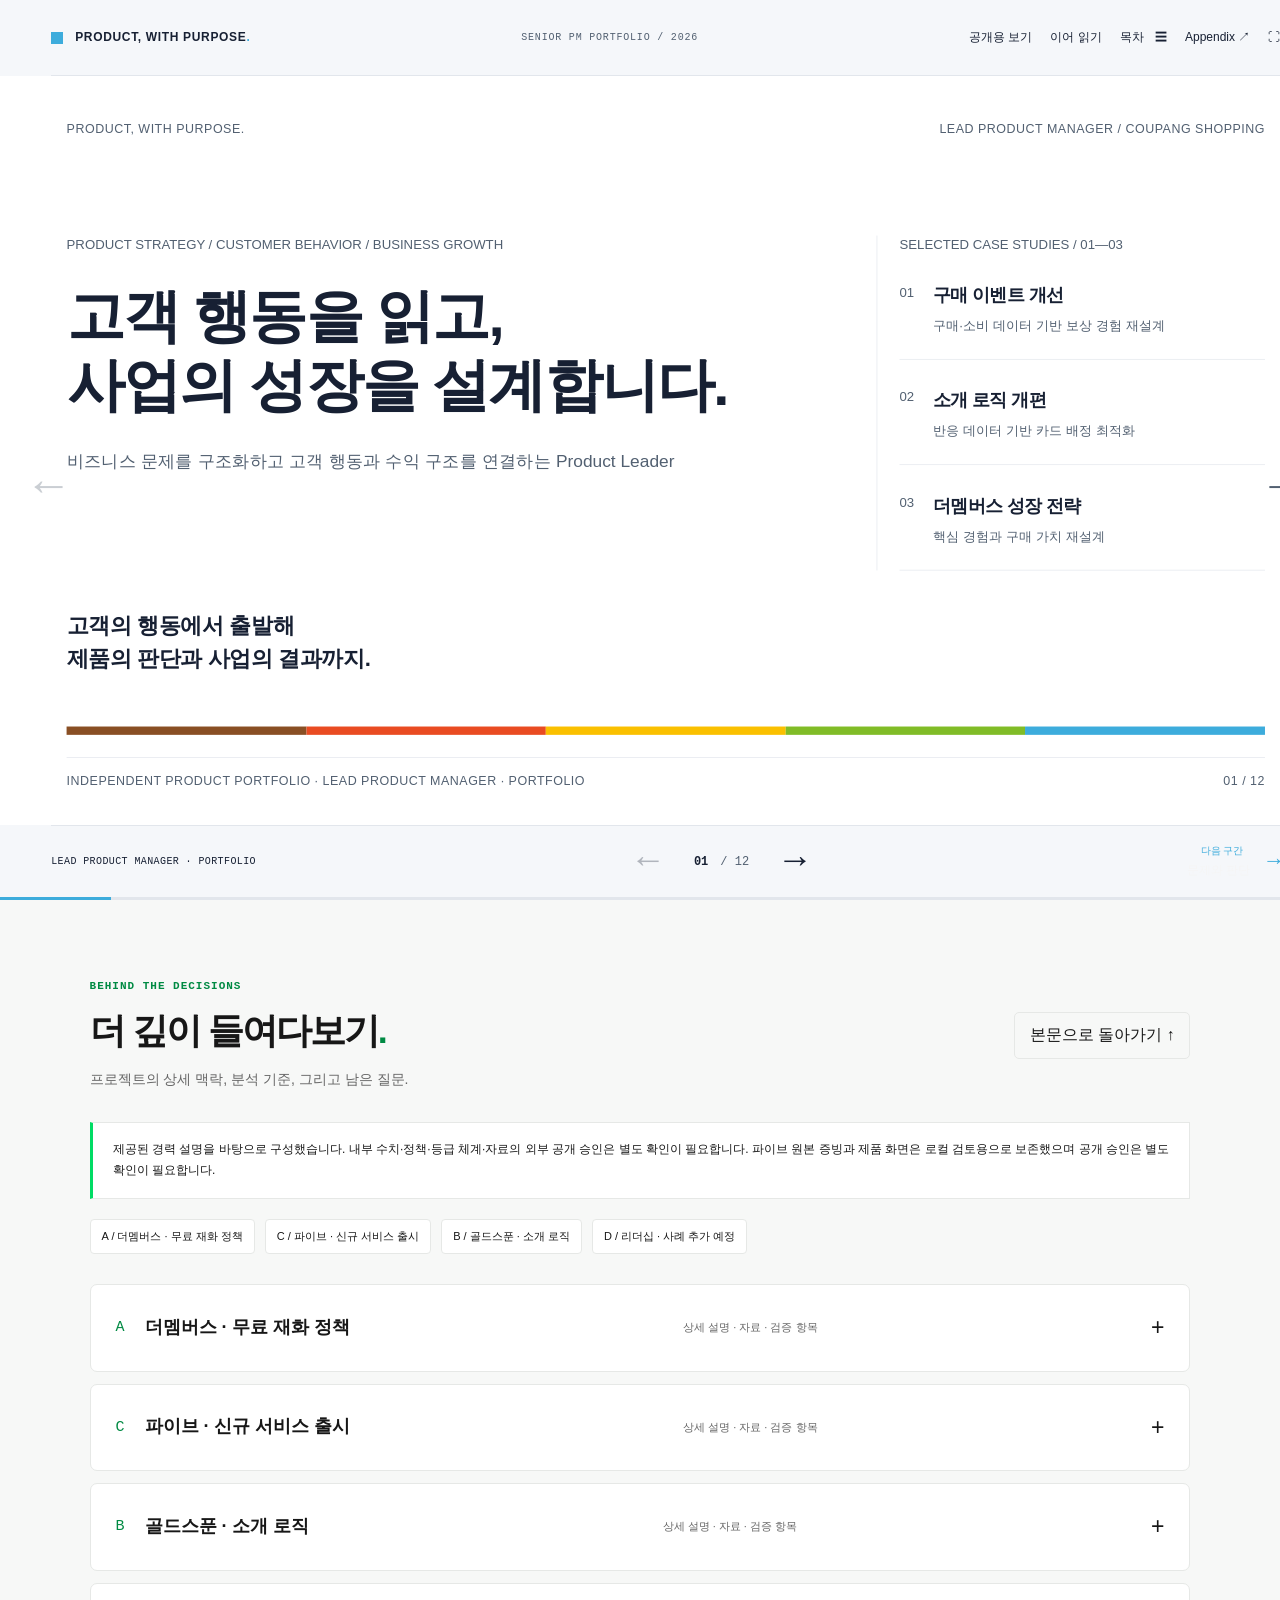
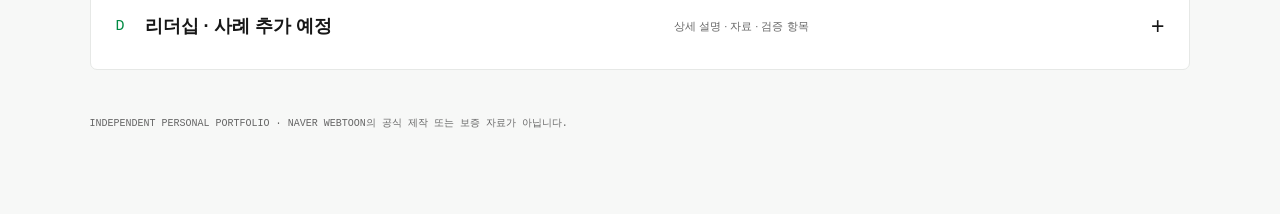
==== index.html @ ed97aa98 "Apply portfolio design system to three pilot slides and refine visuals" ====
<!doctype html>
<html lang="ko">
<head>
<meta charset="utf-8"><meta name="viewport" content="width=device-width, initial-scale=1">
<meta name="description" content="사용자와 사업의 문제를 정의하고, 판단을 실행으로 연결하는 Product Manager의 포트폴리오.">
<meta name="theme-color" content="#000000"><title>Product, with purpose. | Senior PM Portfolio</title>
<link rel="icon" href="./assets/favicon.svg" type="image/svg+xml"><link rel="stylesheet" href="./css/style.css?v=20261110-design-pilot">
<script defer src="./js/portfolio-data.js?v=20261110-design-pilot"></script><script defer src="./js/main.js?v=20261110-design-pilot"></script>
</head>
<body>
<a class="skip" href="#slide-content">본문으로 이동</a>
<section class="presentation dark" id="presentation" aria-label="포트폴리오 프레젠테이션">
<header class="topbar"><a href="#cover" class="wordmark" aria-label="포트폴리오 첫 페이지"><span class="brand-dot"></span> PRODUCT, WITH PURPOSE<span class="wordmark-period">.</span></a><span class="edition">SENIOR PM PORTFOLIO / 2026</span><nav aria-label="주요 탐색"><button id="mode-toggle" aria-pressed="false">이어 읽기</button><button id="toc-open">목차 <span>☰</span></button><a href="#appendix">Appendix ↗</a><button id="fullscreen" aria-label="전체 화면 전환">⛶</button></nav></header>
<main id="stage"><button id="side-previous" class="side-arrow side-left" aria-label="이전 슬라이드로 이동">←</button><button id="side-next" class="side-arrow side-right" aria-label="다음 슬라이드로 이동">→</button><div id="slide-content" tabindex="-1"></div></main>
<footer class="deck-footer"><span id="section-name"></span><div class="navigation"><button id="previous" aria-label="이전 슬라이드">←</button><span id="counter" aria-live="polite" aria-atomic="true"></span><button id="next" aria-label="다음 슬라이드">→</button></div><span class="key-hint">← → 키보드로 탐색 <span>·</span> 스와이프</span></footer>
<div class="progress-track"><div id="progress"></div></div>
</section>
<section id="appendix" aria-labelledby="appendix-title"><div class="appendix-heading"><div><p class="eyebrow">BEHIND THE DECISIONS</p><h2 id="appendix-title">더 깊이 들여다보기<span>.</span></h2><p>프로젝트의 상세 맥락, 분석 기준, 그리고 남은 질문.</p></div><button id="back-to-deck">본문으로 돌아가기 ↑</button></div><div class="disclosure">제공된 경력 설명을 바탕으로 구성했습니다. 내부 수치·정책·등급 체계·자료의 외부 공개 승인은 별도 확인이 필요합니다. 파이브 원본 증빙과 제품 화면은 로컬 검토용으로 보존했으며 공개 승인은 별도 확인이 필요합니다.</div><nav id="appendix-nav" aria-label="Appendix 목차"></nav><div id="appendix-content"></div><div class="legal">INDEPENDENT PERSONAL PORTFOLIO · NAVER WEBTOON의 공식 제작 또는 보증 자료가 아닙니다.</div></section>
<dialog id="toc-dialog" aria-labelledby="toc-title"><div class="dialog-heading"><div><p class="eyebrow">EXPLORE THE PORTFOLIO</p><h2 id="toc-title">관심 있는 이야기부터.</h2></div><button data-close aria-label="목차 닫기">✕</button></div><p class="muted">주요 성과에서 시작하거나, 관심 있는 프로젝트를 펼쳐보세요.</p><div id="toc-list"></div></dialog>
<dialog id="image-dialog" aria-labelledby="image-caption"><button data-close aria-label="이미지 닫기">✕</button><img id="expanded-image" alt=""><p id="image-caption"></p></dialog>
<div id="toast" role="status"></div><noscript>이 포트폴리오를 탐색하려면 JavaScript를 활성화해 주세요.</noscript>
</body></html>
---- css/style.css ----
:root{--green:#00dc64;--black:#000;--ink:#171717;--muted:#666;--line:#e6e8e6;--soft:#f7f8f7;--pale:#e9fff2;--positive:#008a43;--negative:#d34a4a;--sans:-apple-system,BlinkMacSystemFont,'Apple SD Gothic Neo','Malgun Gothic',sans-serif;--mono:ui-monospace,'SFMono-Regular',Consolas,monospace}*{box-sizing:border-box}html{scroll-behavior:smooth}body{margin:0;color:var(--ink);font-family:var(--sans);line-height:1.55;word-break:keep-all;overflow-wrap:break-word;background:var(--soft);-webkit-font-smoothing:antialiased}a{color:inherit;text-decoration:none}button{font:inherit;color:inherit;cursor:pointer;border:1px solid var(--line);background:transparent;padding:10px 15px;border-radius:5px}button:hover,a.button:hover{background:var(--pale);color:var(--black)}button:disabled{opacity:.3;cursor:default}button:focus-visible,a:focus-visible,summary:focus-visible,svg g:focus-visible{outline:3px solid var(--positive);outline-offset:5px}h1,h2,h3,h4,p{margin:0}h1,h2{letter-spacing:-.055em;line-height:1.19}h1{font-size:clamp(32px,3.65vw,60px);font-weight:750}h2{font-size:36px}h3{font-size:18px}p{line-height:1.7}.presentation{height:100svh;min-height:560px;background:#fff;display:grid;grid-template-rows:76px minmax(0,1fr) 72px 3px;transition:background .2s,color .2s}.topbar{display:flex;align-items:center;justify-content:space-between;gap:22px;margin:0 4vw;border-bottom:1px solid var(--line);font-size:12px}.wordmark{font-size:12px;font-weight:800;letter-spacing:.055em;display:flex;align-items:center;white-space:nowrap}.brand-dot{width:12px;height:12px;background:var(--green);display:inline-block;margin-right:12px}.wordmark-period{color:var(--green)}.edition{color:var(--muted);font:10px var(--mono);letter-spacing:.08em}.topbar nav{display:flex;align-items:center;gap:25px}.topbar button{border:0;padding:8px 0}.topbar button span{margin-left:8px}.dark{background:var(--black);color:#fff;--line:#292929;--muted:#aaa}.dark button:hover{background:#202020;color:#fff}.dark .edition{color:#999}#stage{min-height:0;position:relative;touch-action:pan-y}#slide-content{height:100%;overflow-y:auto;scrollbar-width:thin;outline:none}.slide{max-width:1440px;margin:auto;padding:42px 6vw 24px;min-height:100%;position:relative;animation:arrive .32s ease both}.slide-heading{margin-bottom:28px}.eyebrow{font:600 11px var(--mono);letter-spacing:.09em;color:var(--positive);margin-bottom:18px}.eyebrow span{color:var(--muted);font-weight:400}.subtitle{color:var(--muted);font-size:15px;margin-top:16px;max-width:950px}.deck-footer{display:flex;align-items:center;justify-content:space-between;margin:0 4vw;border-top:1px solid var(--line);gap:20px;font:10px var(--mono)}#section-name{min-width:220px;letter-spacing:.04em}.navigation{display:flex;align-items:center;gap:20px}.navigation button{border:0;font-size:36px;padding:5px 15px}.navigation #counter{display:flex;gap:12px;font-size:12px}.navigation #counter span{color:var(--muted)}.key-hint{color:var(--muted);text-align:right;min-width:220px}.key-hint span{padding:0 7px}.progress-track{background:var(--line)}#progress{height:100%;background:var(--green);transition:width .25s}.cover-layout{display:grid;grid-template-columns:1.5fr 1fr;gap:55px;align-items:center;flex:1}.type-cover{display:flex;flex-direction:column;padding-top:50px}.cover-meta{font:10px var(--mono);letter-spacing:.07em;margin-bottom:34px;display:flex;align-items:center;gap:10px;color:#ccc}.status-dot{background:var(--green);width:6px;height:6px;border-radius:50%}.type-cover h1{font-size:clamp(38px,4.8vw,76px);letter-spacing:-.065em;line-height:1.22;white-space:nowrap}.type-cover h1 em{font-style:normal;color:var(--green)}.cover-description{font-size:17px;color:#aaa;margin-top:28px;line-height:1.85}.cover-actions{display:flex;align-items:center;gap:30px;margin-top:34px}.button{display:inline-flex;align-items:center;justify-content:space-between;gap:32px;padding:15px 20px;border-radius:4px;font-size:13px;font-weight:700}.primary{background:var(--green);color:#000}.text-link{font-size:13px;border-bottom:1px solid currentColor;padding-bottom:5px}.cover-tags{font:9px var(--mono);letter-spacing:.04em;color:#999;margin-top:45px;display:flex;gap:13px;align-items:center}.cover-tags span{color:var(--green)}.cover-art{position:relative;aspect-ratio:1;max-width:410px;width:100%;border:1px solid #292929;background:repeating-linear-gradient(0deg,transparent,transparent 39px,#141414 40px),repeating-linear-gradient(90deg,transparent,transparent 39px,#141414 40px);overflow:hidden}.art-label{position:absolute;top:22px;left:22px;font:10px/1.6 var(--mono);letter-spacing:.1em;color:#aaa}.art-orbit{position:absolute;inset:20%;border:1px solid #00dc6460;border-radius:50%}.orbit-two{inset:30% 7%;transform:rotate(-45deg)}.orbit-three{inset:7% 30%;transform:rotate(-45deg)}.art-core{position:absolute;inset:32%;background:var(--green);color:#000;display:flex;align-items:center;justify-content:center;font-size:90px;font-weight:850;letter-spacing:-10px;transform:rotate(-8deg);border-radius:18%}.art-core span{font-size:38px;letter-spacing:0;align-self:flex-start;margin-top:8px}.art-note{position:absolute;bottom:23px;left:22px;font:9px var(--mono);letter-spacing:.1em;color:#aaa}.art-plus{position:absolute;bottom:16px;right:20px;color:var(--green);font-size:25px}.cover-bottom{display:flex;justify-content:space-between;border-top:1px solid #292929;margin-top:45px;padding-top:22px;color:#999;font-size:11px}.cover-bottom span:last-child{font:9px var(--mono)}.cards{display:grid;grid-template-columns:repeat(3,minmax(0,1fr));gap:18px}.cards.count-2{grid-template-columns:repeat(2,minmax(0,1fr))}.cards.count-4{grid-template-columns:repeat(2,minmax(0,1fr))}.card{padding:24px;background:var(--soft);border:1px solid var(--line);border-radius:8px}.card h3{margin-bottom:12px}.card p{font-size:14px;color:var(--muted)}.takeaway{background:var(--pale);border-left:3px solid var(--green);padding:16px 20px;margin-top:23px;display:flex;gap:25px;align-items:center}.takeaway>span{font:10px var(--mono);color:var(--positive);white-space:nowrap}.takeaway p{font-size:14px}.note{color:var(--muted);font-size:11px;line-height:1.75;margin-top:18px;max-width:1050px}.appendix-link{display:inline-flex;gap:50px;align-items:center;font-size:11px;font-weight:600;margin-top:20px;border-bottom:1px solid var(--line);padding-bottom:5px}.overview-layout{display:grid;grid-template-columns:.85fr 1.6fr;gap:25px}.overview-layout .cards{grid-template-columns:1fr;gap:0;border-top:1px solid var(--line)}.overview-layout .card{border:0;border-bottom:1px solid var(--line);background:none;padding:16px 5px;display:grid;grid-template-columns:60px 1fr;gap:15px;border-radius:0}.overview-layout .card h3{margin:0;font-size:14px}.hero-metric{background:var(--green);padding:30px;display:flex;flex-direction:column;justify-content:center;align-items:flex-start;border-radius:8px;color:#000}.hero-metric strong{font-size:clamp(45px,5.5vw,80px);line-height:1.35;letter-spacing:-.06em}.hero-metric>span:last-child{font-size:13px}.project-number{font:11px var(--mono);margin-bottom:28px}.impact-grid{display:grid;grid-template-columns:repeat(4,minmax(0,1fr));border-top:1px solid var(--line);border-bottom:1px solid var(--line)}.impact-card{padding:27px 21px;position:relative;transition:background .2s;min-height:265px}.impact-card:hover{background:var(--pale)}.impact-card+.impact-card{border-left:1px solid var(--line)}.micro{font:10px var(--mono);color:var(--muted)}.impact-value{font-size:clamp(48px,5vw,76px);font-weight:750;letter-spacing:-.06em;line-height:1.4;margin:20px 0 18px}.impact-value small{font-size:22px;color:var(--positive);margin-left:8px;letter-spacing:-.04em}.impact-card h3{font-size:13px;font-weight:600}.impact-card p{font-size:10px;color:var(--muted);margin-top:10px;padding-right:8px}.card-arrow{position:absolute;bottom:15px;right:20px;font-size:20px;color:var(--positive)}.charts{padding:20px 25px;background:var(--soft);border:1px solid var(--line);border-radius:8px}.chart-legend{display:flex;gap:20px;font:9px var(--mono);color:var(--muted);margin-bottom:15px}.chart-legend i{width:7px;height:7px;background:#c8ceca;display:inline-block;margin-right:6px}.chart-legend span:last-child i{background:var(--green)}.chart{margin:0;display:grid;grid-template-columns:1fr 1.6fr;gap:35px;align-items:center;border-top:1px solid var(--line);padding:10px 0}.chart figcaption{font-size:13px}.chart figcaption strong{display:block;font-size:17px;color:var(--positive);margin-top:7px}.chart figcaption strong.negative{color:var(--negative)}.chart svg{width:100%;max-height:88px;overflow:visible}.chart svg text{font:12px var(--mono);fill:var(--ink)}.chart svg g:hover rect,.chart svg g:focus rect{stroke:#171717;stroke-width:1}.charts+.cards{margin-top:20px}.flow{padding:0;list-style:none;display:flex;gap:22px;margin:10px 0 26px}.flow li{flex:1;min-width:0;background:var(--soft);border:1px solid var(--line);border-radius:6px;padding:18px 16px;position:relative}.flow li:not(:last-child):after{content:'→';position:absolute;right:-18px;top:50%;color:var(--positive)}.flow li span{font:10px var(--mono);color:var(--positive)}.flow li p{margin-top:12px;font-size:13px;font-weight:600}.metrics{display:flex;gap:30px;margin:0 0 28px}.metrics>div{flex:1;border-top:2px solid var(--green);padding-top:15px;display:flex;flex-direction:column}.metrics strong{font-size:clamp(30px,3vw,46px);letter-spacing:-.05em}.metrics span{font-size:12px;color:var(--muted);margin-top:5px}.type-policy .card{padding:40px 28px}.type-policy .card h3{font-size:52px;letter-spacing:-.055em}.type-policy .card:last-child{background:var(--pale);border-color:var(--green)}.type-compare .card{padding:35px}.type-compare .card:last-child{border-color:var(--green);background:var(--pale)}.timeline{display:grid;grid-template-columns:repeat(4,1fr);gap:26px}.timeline article{border-top:2px solid var(--green);padding-top:16px}.timeline h3{margin-top:8px}.timeline p{font-size:12px;color:var(--muted);margin-top:5px}.type-principles .card{padding:28px;border:0;border-top:1px solid var(--line);border-radius:0;background:none}.type-principles .card h3{font-size:21px}.closing{padding:5vh 0;max-width:900px}.closing .eyebrow{color:var(--green)}.closing h1{font-size:clamp(38px,4.8vw,70px)}.closing .note{margin-top:55px;font-size:12px}#appendix{padding:80px 7vw;max-width:1600px;margin:auto;scroll-margin-top:20px}.appendix-heading{display:flex;justify-content:space-between;align-items:center;gap:20px}.appendix-heading h2 span{color:var(--positive)}.appendix-heading p:not(.eyebrow){margin-top:15px;color:var(--muted);font-size:14px}.disclosure{font-size:12px;background:#fff;border:1px solid var(--line);border-left:3px solid var(--green);padding:16px 20px;margin:30px 0 20px;line-height:1.8}#appendix-nav{display:flex;gap:10px;flex-wrap:wrap;margin-bottom:30px}#appendix-nav a{font-size:11px;border:1px solid var(--line);padding:8px 11px;border-radius:4px;background:#fff}#appendix-nav a:hover{border-color:var(--positive)}details{background:#fff;border:1px solid var(--line);border-radius:7px;margin:12px 0;scroll-margin-top:20px}summary{display:flex;align-items:center;gap:20px;padding:25px;cursor:pointer;list-style:none}summary::-webkit-details-marker{display:none}summary:after{content:'+';margin-left:auto;font-size:23px}details[open] summary:after{content:'−'}summary>span{font:15px var(--mono);color:var(--positive)}summary h3{font-size:18px}summary small{color:var(--muted);font-size:11px;margin-left:auto}.appendix-body{display:grid;grid-template-columns:1.35fr 1fr;gap:50px;padding:0 30px 35px;border-top:1px solid var(--line)}.appendix-detail{padding-top:25px}.appendix-detail h3{font-size:21px;margin-bottom:20px}.appendix-detail h4{font-size:15px;margin:28px 0 10px}.appendix-detail p{font-size:13px;color:#555;margin:9px 0}.appendix-detail .detail-item{padding-left:14px;position:relative}.detail-item:before{content:'·';position:absolute;left:0;color:var(--positive)}.data-line{font-family:var(--mono);background:var(--soft);padding:8px}.appendix-body aside{padding-top:25px}.appendix-body aside h4{font-size:14px;margin:0 0 15px}.appendix-body aside ul{padding-left:18px;font-size:12px;color:var(--muted);line-height:2}.appendix-body aside .note{margin-bottom:30px}.image-placeholder{border:1px dashed #b9c5bd;background:var(--soft);padding:34px 20px;text-align:center;display:flex;flex-direction:column;gap:10px}.image-placeholder>span{font-size:34px;color:#9aa69e}.image-placeholder strong{font-size:14px}.image-placeholder p{font-size:11px;color:var(--muted)}.material-list{padding:0!important;list-style:none;margin:20px 0 28px}.material-list li{border-bottom:1px solid var(--line);padding:9px 0}.material-list small{display:block;color:#777;font-size:10px}.image-thumb{display:block;width:100%;padding:8px;margin-bottom:12px}.image-thumb img{width:100%;max-height:220px;object-fit:contain}.image-thumb span{display:block;font-size:12px}.heat-grid{display:grid;grid-template-columns:repeat(3,1fr);gap:4px;font-size:11px}.heat-grid>*{padding:14px 6px;background:var(--soft);text-align:center;display:flex;align-items:center;justify-content:center}.heat-grid .heat-high{background:var(--green);color:#000}.heat-grid .heat-low{background:var(--pale);color:#000}.legal{font:10px/1.8 var(--mono);color:var(--muted);margin-top:45px}dialog{border:1px solid var(--line);padding:30px;max-height:88svh;width:min(850px,90vw);border-radius:10px;color:var(--ink)}dialog::backdrop{background:#000a;backdrop-filter:blur(5px)}.dialog-heading{display:flex;justify-content:space-between;align-items:flex-start;gap:20px}.dialog-heading h2{font-size:29px}.dialog-heading .eyebrow{margin-bottom:12px}.muted{font-size:12px;color:var(--muted);margin:18px 0}#toc-list{display:grid;grid-template-columns:1fr 1fr;gap:4px 22px}#toc-list a{display:flex;align-items:center;gap:12px;border-bottom:1px solid var(--line);padding:14px 8px;font-size:12px}#toc-list a>span{font:11px var(--mono);color:var(--positive)}#toc-list a>span:last-child{margin-left:auto}#toc-list small{display:block;font:8px var(--mono);color:var(--muted);margin-bottom:5px}#toc-list a:hover,#toc-list a[aria-current]{background:var(--pale)}#image-dialog{text-align:center}#image-dialog button{float:right;margin-bottom:12px}#expanded-image{width:100%;max-height:65svh;object-fit:contain}#image-caption{font-size:13px;margin-top:15px}#toast:not(:empty){position:fixed;bottom:30px;left:50%;transform:translateX(-50%);padding:15px 22px;background:#171717;color:white;border-radius:7px;z-index:30;font-size:12px}.skip{position:fixed;top:-100px;left:20px;z-index:100;background:var(--green);color:#000;padding:12px}.skip:focus{top:10px}@keyframes arrive{from{opacity:0;transform:translateX(12px)}to{opacity:1;transform:none}}@media(min-width:1600px){.slide{padding-left:60px;padding-right:60px}}@media(max-width:1100px){.edition{display:none}.cover-layout{gap:30px;grid-template-columns:1.7fr 1fr}.cover-tags{font-size:8px;gap:8px}.type-cover h1{font-size:5vw}.impact-grid{grid-template-columns:repeat(2,1fr)}.impact-card{min-height:190px;padding:20px}.impact-value{font-size:48px;margin:10px 0}.impact-card:nth-child(3){border-left:0}.impact-card:nth-child(n+3){border-top:1px solid var(--line)}.timeline{grid-template-columns:repeat(3,1fr)}.key-hint{min-width:0}#section-name{min-width:0}.flow{gap:18px}.flow li{padding:15px 10px}.flow li:not(:last-child):after{right:-16px}}@media(max-width:700px){.presentation{min-height:0;height:100svh;grid-template-rows:62px minmax(0,1fr) 60px 3px}.topbar{margin:0 20px;gap:10px}.wordmark{font-size:9px;letter-spacing:0}.brand-dot{width:8px;height:8px;margin-right:7px}.topbar nav{gap:15px;font-size:11px}.topbar nav>a{display:none}#fullscreen{display:none}.slide{padding:30px 23px}.type-cover{padding-top:35px}.cover-layout{display:block}.type-cover h1{font-size:clamp(32px,7.7vw,51px);white-space:normal}.cover-meta{font-size:8px;letter-spacing:0;margin-bottom:26px}.cover-description{font-size:14px;margin-top:22px}.cover-actions{gap:22px;flex-wrap:wrap;margin-top:28px}.button{padding:13px 17px;font-size:12px}.text-link{font-size:12px}.cover-tags{margin-top:28px;font-size:7px;gap:6px}.cover-art{display:none}.cover-bottom{flex-direction:column;gap:12px;margin-top:35px;font-size:10px;padding-top:20px}.deck-footer{margin:0 20px;gap:5px}#section-name{font-size:8px;max-width:140px}.navigation{gap:4px}.navigation button{font-size:34.5px;line-height:1;padding:5px 12px}.navigation #counter{font-size:10px;gap:8px}.key-hint{display:none}h1{font-size:32px}.eyebrow{font-size:9px;margin-bottom:16px;line-height:1.6}.eyebrow span{display:block;margin-top:5px}.subtitle{font-size:13px;margin-top:16px}.slide-heading{margin-bottom:24px}.cards,.cards.count-2,.cards.count-4{grid-template-columns:1fr;gap:12px}.card{padding:20px}.card h3{font-size:16px}.card p{font-size:13px}.takeaway{display:block;padding:16px;margin-top:20px}.takeaway p{font-size:13px;margin-top:8px}.note{font-size:11px}.overview-layout{grid-template-columns:1fr;gap:20px}.hero-metric{padding:25px}.hero-metric strong{font-size:58px}.project-number{margin-bottom:12px}.overview-layout .card{grid-template-columns:40px 1fr;padding:16px 0}.impact-card{padding:18px 12px;min-height:220px}.impact-value{font-size:43px}.impact-value small{font-size:15px;margin-left:5px}.micro{font-size:9px}.impact-card h3{font-size:12px}.impact-card p{font-size:10px}.charts{padding:18px 15px}.chart{display:block;padding:16px 0}.chart svg{margin-top:12px;max-height:none}.chart figcaption{font-size:12px}.chart figcaption strong{font-size:16px}.flow{display:grid;grid-template-columns:1fr;gap:20px}.flow li{display:flex;gap:15px;align-items:center;padding:17px}.flow li p{margin:0;font-size:13px}.flow li:not(:last-child):after{content:'↓';top:auto;bottom:-22px;left:50%;right:auto}.metrics{flex-direction:column;gap:18px}.metrics strong{font-size:38px}.timeline{grid-template-columns:1fr 1fr;gap:24px 18px}.timeline h3{font-size:17px}.timeline p{font-size:12px}.type-policy .card{padding:25px}.type-policy .card h3{font-size:40px}.type-compare .card{padding:24px}.closing{padding-top:20px}.closing h1{font-size:35px}.closing .note{margin-top:35px}#appendix{padding:50px 20px}.appendix-heading{display:block}.appendix-heading h2{font-size:28px}.appendix-heading button{font-size:12px;margin-top:24px}.appendix-heading p:not(.eyebrow){font-size:13px}.disclosure{padding:16px;font-size:11px}summary{padding:20px 16px;gap:12px}summary h3{font-size:15px}summary small{display:none}.appendix-body{grid-template-columns:1fr;gap:20px;padding:0 20px 28px}.appendix-body aside{border-top:1px solid var(--line)}dialog{padding:22px;width:94vw}.dialog-heading h2{font-size:24px}#toc-list{grid-template-columns:1fr}.dialog-heading button{padding:5px 10px}.type-principles .card{padding:22px 0}.type-principles .card h3{font-size:18px}}@media(prefers-reduced-motion:reduce){html{scroll-behavior:auto}*,*:before,*:after{animation:none!important;transition:none!important}}@media print{.presentation{height:auto;display:block}.topbar,.deck-footer,.progress-track,.appendix-link{display:none}.slide{min-height:0}.dark{color:#000;background:#fff}#appendix{padding:20px}.appendix-body{display:block}dialog{display:none}}

.side-arrow{position:absolute;top:48%;z-index:2;border:0;padding:12px;font-size:47.25px;color:var(--muted)}.side-left{left:1vw}.side-right{right:1vw}@media(max-width:700px){.side-arrow{display:none}}

/* Dark deck and overlays; the appendix retains its light palette. */
@media screen {
  :root {
    color-scheme: dark;
    --ink: #f5f5f5;
    --muted: #aaa;
    --line: #292929;
    --soft: #141414;
    --pale: #10271b;
    --positive: #00dc64;
    --negative: #ff8686;
  }
  body, .presentation, #appendix { background: #000; color: var(--ink); }
  .dark { --line: #292929; --muted: #aaa; }
  .card, .charts, .flow li, .image-placeholder, .data-line { background: var(--soft); }
  .disclosure, details, #appendix-nav a, dialog { background: #111; color: var(--ink); }
  button:hover, .dark button:hover { background: #222; color: var(--ink); }
  a.button:hover { background: #3be887; color: #000; }
  .hero-metric { background: var(--pale); color: var(--ink); border: 1px solid #235438; }
  .hero-metric strong, .project-number, .type-policy .card h3 { color: var(--green); }
  .appendix-detail p, .appendix-body aside ul { color: #bbb; }
  .material-list small { color: var(--muted); }
  .image-placeholder { border-color: #414d45; }
  .image-placeholder > span { color: #a3b0a8; }
  .heat-grid .heat-low { background: #183b27; color: var(--ink); }
  .chart svg g:hover rect, .chart svg g:focus rect { stroke: #fff; }
  dialog::backdrop { background: #000c; }
}

@media screen {
  body { background: #f7f8f7; }
  #appendix {
    color-scheme: light;
    --ink: #171717;
    --muted: #666;
    --line: #e6e8e6;
    --soft: #f7f8f7;
    --pale: #e9fff2;
    --positive: #008a43;
    --negative: #d34a4a;
    background: var(--soft);
    color: var(--ink);
  }
  #appendix .disclosure, #appendix details, #appendix-nav a {
    background: #fff;
    color: var(--ink);
  }
  #appendix button:hover { background: var(--pale); color: var(--ink); }
  #appendix .appendix-detail p { color: #555; }
  #appendix .appendix-body aside ul { color: var(--muted); }
  #appendix .material-list small { color: #777; }
  #appendix .image-placeholder { border-color: #b9c5bd; }
  #appendix .image-placeholder > span { color: #9aa69e; }
  #appendix .heat-grid .heat-low { background: var(--pale); color: #000; }
}

/* Align detail links with the project label, independent of body length. */
.slide-heading-meta {
  display: flex;
  justify-content: space-between;
  align-items: flex-start;
  gap: 20px;
  margin-bottom: 18px;
}
.slide-heading-meta > .eyebrow { margin: 0; min-width: 0; }
.slide-heading-meta > .appendix-link {
  flex-shrink: 0;
  margin: 0 0 0 auto;
  gap: 12px;
  white-space: nowrap;
}
@media (max-width: 700px) {
  .slide-heading-meta { gap: 12px; margin-bottom: 16px; }
  .slide-heading-meta > .appendix-link { font-size: 10px; gap: 6px; }
}

/* Compact evidence-led layouts, shared by deck and continuous reading. */
.slide h1{font-size:clamp(28px,3vw,46px);line-height:1.24}.slide{padding-top:28px;padding-bottom:28px}.slide-heading{margin-bottom:22px}.slide-heading-meta{margin-bottom:16px}.lead{font-size:17px;color:#e1eee5;max-width:1000px;margin-top:16px;line-height:1.6}.subtitle{font-size:12px;margin-top:9px}.slide .note{font-size:12px;line-height:1.65}.context-line{font-size:14px;margin-bottom:18px;color:var(--muted)}.profile-name{margin-top:18px;font-size:18px}.type-cover h1{font-size:clamp(36px,4.6vw,70px)}.type-cover .cover-meta{font-size:11px;line-height:1.6}.cover-art{max-width:330px}.cover-bottom{margin-top:26px}.type-closing h1{font-size:clamp(30px,3.6vw,54px)}.closing{padding-top:20px}.type-policy .card{padding:22px}.type-policy .card h3{font-size:38px}.type-policy .card:last-child{background:var(--soft);border-color:var(--line)}.card{padding:20px}.card p{font-size:14px}.type-principles .cards{grid-template-columns:repeat(3,minmax(0,1fr))}.type-principles .card h3{font-size:19px}.positive{color:var(--green)}.negative{color:var(--negative)}
.chart{grid-template-columns:1fr 1.4fr;gap:24px;padding:16px 0}.chart-legend{font-family:var(--sans);font-size:12px;gap:8px}.bar-row{display:grid;grid-template-columns:20px minmax(40px,1fr) 76px;gap:12px;align-items:center;margin:10px 0;font-size:13px}.bar-row>span{color:var(--muted)}.bar-row b{font:13px var(--mono);white-space:nowrap}.bar-track{height:20px}.bar-track i{display:block;height:100%;border-radius:2px;background:#a8aea9}.bar-track .after{background:var(--green)}
.comparison-pairs{display:grid;grid-template-columns:1fr 1fr;gap:24px;margin-bottom:24px}.comparison-pairs>div{border-top:1px solid var(--line);padding:18px 0;display:flex;flex-direction:column;gap:7px}.comparison-pairs span{font-size:14px;color:var(--muted)}.comparison-pairs strong{font-size:42px;letter-spacing:-.04em;color:var(--green)}.comparison-pairs small{color:var(--muted)}
.funnel-path{display:grid;grid-template-columns:repeat(4,1fr);gap:20px;margin:4px 0 20px}.funnel-path>span{padding:15px 8px;background:var(--pale);border-top:2px solid var(--green);text-align:center;position:relative;font-weight:650}.funnel-path>span:not(:last-child):after{content:'→';position:absolute;right:-17px;color:var(--green)}.funnel-rates{display:grid;grid-template-columns:repeat(3,minmax(0,1fr));gap:18px}.funnel-rates article{padding:18px;border:1px solid var(--line);background:var(--soft)}.funnel-rates h3{font-size:13px;color:var(--muted)}.rate-values{font:19px var(--mono);margin:20px 0 14px;white-space:nowrap}.rate-values span{color:var(--muted)}.rate-values b{color:#fff}.rate-denominator,.diagram-caption{font-size:12px;color:var(--muted);margin-top:16px}.funnel-rates strong{font-size:20px}
.decision-wrap{overflow-x:auto}.decision{width:100%;border-collapse:collapse;table-layout:fixed;font-size:14px}.decision caption{text-align:left;color:var(--muted);font-size:12px;margin-bottom:12px}.decision th,.decision td{padding:18px;text-align:left;border-bottom:1px solid var(--line);vertical-align:top;line-height:1.6}.decision th:first-child{width:19%}.decision thead{background:var(--soft)}.decision td:last-child,.decision thead th:last-child{background:var(--pale)}.decision th span{color:var(--green);font-size:12px}.decision tbody th{font-weight:500;color:var(--muted)}
.research-insight{border-left:2px solid var(--green);padding:10px 18px;margin-bottom:20px}.research-insight>span{font-size:12px;color:var(--green)}.research-insight p{font-size:15px;margin-top:6px}.branch-start{background:var(--pale);padding:18px;text-align:center;font-weight:600}.branch-options{display:grid;grid-template-columns:1fr 1fr;gap:20px;margin-top:20px}.branch-options article{padding:20px;background:var(--soft);border-top:1px solid var(--green)}.branch-options span{display:block;font-size:13px;color:var(--muted)}.branch-options strong{display:block;font-size:27px;margin-top:8px}.branch-options p{font-size:13px;margin-top:8px;color:var(--muted)}
.journey-compare{display:grid;grid-template-columns:1fr 1fr;gap:24px}.journey-compare>article{padding:22px;background:var(--soft);border-top:2px solid #999}.journey-compare>article:last-child{border-color:var(--green)}.journey-compare h3{font-size:14px;margin-bottom:18px}.journey-compare .flow{display:grid;gap:18px;margin-bottom:15px}.journey-compare .flow li{display:flex;align-items:center;gap:15px;padding:12px}.journey-compare .flow li p{margin:0}.journey-compare .flow li:not(:last-child):after{content:'↓';right:50%;top:auto;bottom:-20px}.journey-compare>article>p{font-size:13px;color:var(--muted)}.compact-flow{display:grid;grid-template-columns:1fr 1fr;gap:20px;margin-top:18px}.compact-flow span{font-size:12px;color:var(--muted);line-height:1.9}.compact-flow b{font-size:14px;font-weight:500;color:var(--ink)}
.input-model{display:grid;grid-template-columns:1.5fr 1fr;gap:30px;align-items:center;margin:10px 0 24px}.input-model>div{display:grid;gap:8px}.input-model span{display:block;padding:13px 18px;background:var(--soft);position:relative;font-size:14px}.input-model span:after{content:'→';position:absolute;right:-23px;color:var(--green)}.input-model>strong{background:var(--pale);padding:35px 20px;text-align:center;font-size:20px}.swimlanes{margin-bottom:20px}.swimlanes>div{display:grid;grid-template-columns:100px 1fr;border-bottom:1px solid var(--line);padding:15px 0;gap:20px}.swimlanes h3{font-size:14px;color:var(--green)}.swimlanes p{font-size:15px}.career-grid{display:grid;grid-template-columns:repeat(4,1fr);gap:18px;margin-bottom:20px}.career-grid article{padding-top:10px;border-top:1px solid var(--line)}.career-grid small{color:var(--muted);font-size:11px}.career-grid h3{font-size:16px;margin:7px 0}.career-grid p{font-size:12px;color:var(--muted)}.career-more{display:inline-block;margin-top:16px}
#toc-list{display:block}.toc-group{background:var(--soft);margin:7px 0;border-radius:4px}.toc-group summary{padding:15px 18px;font-size:15px}.toc-group summary small{font-size:12px}.toc-group summary:after{font-size:20px}.toc-group a{margin:0 15px}#toc-list a{padding:13px 5px;font-size:13px}.topbar nav{gap:18px}.topbar #mode-toggle{font-size:12px;white-space:nowrap}
.reading .presentation{height:auto;min-height:0;display:block}.reading .topbar{height:64px;background:#000;position:sticky;top:0;z-index:10;margin:0;padding:0 4vw}.reading #slide-content{height:auto;overflow:visible}.reading .slide{min-height:0;padding-top:48px;padding-bottom:48px;border-bottom:1px solid var(--line);scroll-margin-top:64px;animation:none}.reading .type-cover{min-height:550px}.reading .deck-footer,.reading .side-arrow,.reading .progress-track{display:none}.reading .cover-layout{flex:none}.reading .cover-bottom{margin-top:40px}
@media(max-width:1100px){.funnel-rates{gap:10px}.funnel-rates article{padding:14px}.rate-values{font-size:16px}.career-grid{grid-template-columns:repeat(3,1fr)}.topbar nav{gap:14px}}
@media(max-width:700px){.topbar .wordmark{font-size:8px}.topbar nav{gap:12px}.topbar #mode-toggle{font-size:10px}.topbar{margin:0 16px}.slide{padding:26px 20px}.slide h1{font-size:28px;line-height:1.3}.lead{font-size:15px;margin-top:14px}.subtitle{font-size:11px}.slide-heading-meta{gap:10px}.slide .note{font-size:12px}.eyebrow span{display:inline;margin-left:8px}.type-cover h1{font-size:36px}.type-cover .cover-meta{font-size:10px;margin-bottom:22px}.type-cover .cover-description{font-size:15px}.cover-bottom{margin-top:30px}.cover-tags{font-size:9px}.type-cover .cover-actions{gap:18px}.impact-grid{grid-template-columns:1fr 1fr}.impact-card{min-height:205px;padding:16px 12px}.impact-value{font-size:40px}.impact-card p{font-size:12px}.type-policy .cards{grid-template-columns:repeat(3,1fr);gap:8px}.type-policy .card{padding:16px 10px}.type-policy .card h3{font-size:25px}.type-policy .card p{font-size:12px}.context-line{font-size:13px}.chart{display:block;padding:16px 0}.bar-row{font-size:12px;grid-template-columns:20px minmax(30px,1fr) 65px;gap:8px}.bar-row b{font-size:12px}.chart figcaption{font-size:13px}.chart figcaption strong{font-size:16px}.comparison-pairs{gap:16px;margin-bottom:16px}.comparison-pairs span{font-size:12px}.comparison-pairs strong{font-size:32px}.comparison-pairs small{font-size:11px}.funnel-path{gap:10px}.funnel-path>span{font-size:11px;padding:12px 2px}.funnel-path>span:not(:last-child):after{right:-9px;font-size:11px}.funnel-rates{grid-template-columns:1fr;gap:10px}.funnel-rates article{display:grid;grid-template-columns:1fr auto;gap:6px 12px;padding:14px}.funnel-rates h3{font-size:13px}.rate-values{font-size:16px;margin:0;grid-column:1}.funnel-rates strong{font-size:16px;grid-column:2;grid-row:1 / span 2;align-self:center}.rate-denominator{font-size:11px;margin:0;grid-column:1 / -1}.diagram-caption{font-size:11px}.decision{font-size:12px}.decision th,.decision td{padding:13px 9px;overflow-wrap:anywhere;word-break:normal}.decision th:first-child{width:21%}.decision th span{display:block}.research-insight p{font-size:14px}.branch-start{font-size:14px;padding:15px}.branch-options{gap:12px}.branch-options article{padding:16px 12px}.branch-options strong{font-size:22px}.journey-compare{grid-template-columns:1fr;gap:18px}.journey-compare>article{padding:18px}.journey-compare .flow li{padding:10px}.metrics{flex-direction:row;gap:18px}.metrics strong{font-size:30px}.metrics span{font-size:12px}.compact-flow{grid-template-columns:1fr;gap:12px}.input-model{grid-template-columns:1fr;gap:18px}.input-model>div{grid-template-columns:repeat(3,1fr);gap:8px}.input-model span{font-size:12px;padding:13px 8px;text-align:center}.input-model span:after{content:'↓';right:50%;top:100%}.input-model>strong{padding:20px;font-size:19px}.swimlanes>div{grid-template-columns:66px 1fr;gap:12px}.swimlanes p{font-size:13px}.career-grid{grid-template-columns:1fr 1fr}.type-principles .cards{grid-template-columns:1fr}.reading .slide{padding:34px 20px;scroll-margin-top:64px}.reading .type-cover{min-height:0;padding-top:40px;padding-bottom:30px}.reading .topbar{padding:0 16px}.reading .cover-bottom{margin-top:32px}.reading .cover-layout{display:block}.appendix-body{gap:20px}#appendix{scroll-margin-top:64px}details{scroll-margin-top:72px}}
@media print{.reading .topbar,.topbar,#mode-toggle{display:none}.reading .slide{break-inside:avoid;min-height:0}.lead,.compact-flow b{color:#171717}}
@media(min-width:701px) and (max-height:800px){
.presentation{grid-template-rows:60px minmax(0,1fr) 54px 3px}.slide{padding-top:22px;padding-bottom:18px}.slide h1{font-size:34px}.slide-heading{margin-bottom:16px}.slide-heading-meta{margin-bottom:10px}.lead{font-size:15px;margin-top:10px}.subtitle{margin-top:6px;font-size:11px}.slide .note{font-size:11px;margin-top:12px}.card{padding:15px}.card h3{font-size:16px;margin-bottom:8px}.card p{font-size:13px}.charts{padding:12px 20px}.chart{padding:10px 0}.chart figcaption strong{font-size:16px}.chart-legend{margin-bottom:8px}.bar-row{margin:7px 0}.comparison-pairs{margin-bottom:15px}.comparison-pairs>div{padding:12px 0}.comparison-pairs strong{font-size:34px}.funnel-path{margin-bottom:14px}.funnel-path>span{padding:12px}.funnel-rates article{padding:14px}.rate-values{margin:14px 0 10px;font-size:18px}.rate-denominator,.diagram-caption{margin-top:10px}.decision th,.decision td{padding:13px 16px}.research-insight{padding:8px 16px;margin-bottom:14px}.branch-options{margin-top:14px}.branch-options article{padding:15px}.branch-start{padding:14px}.metrics{margin-bottom:18px}.metrics strong{font-size:36px}.journey-compare>article{padding:16px}.journey-compare h3{margin-bottom:12px}.journey-compare .flow li{padding:8px 12px}.journey-compare .flow{margin-bottom:10px}.input-model{margin-bottom:16px}.input-model span{padding:10px 16px}.swimlanes>div{padding:11px 0}.swimlanes{margin-bottom:15px}.career-grid{gap:12px;margin-bottom:14px}.career-grid article{padding-top:7px}.career-grid h3{margin:4px 0;font-size:15px}.career-grid p{font-size:11px}.career-more{margin-top:10px}.cover-description{margin-top:20px}.type-cover h1{font-size:52px}.cover-tags{margin-top:24px}.type-cover{padding-top:30px}.cover-actions{margin-top:24px}.cover-bottom{margin-top:25px;padding-top:15px}.cover-meta{margin-bottom:24px}.cover-art{max-width:280px}.reading .slide{padding-top:40px;padding-bottom:40px}
}

/* Visible chapter boundaries and explicit next-content cues. */
.section-boundary{display:flex;align-items:center;gap:16px;border-top:2px solid var(--green);background:#102018;padding:12px 16px;margin-bottom:20px;line-height:1.3}
.section-boundary>span{font:11px var(--mono);letter-spacing:.06em;color:var(--green);white-space:nowrap}.section-boundary strong{font-size:17px;letter-spacing:-.02em}.section-boundary small{margin-left:auto;color:#a9b9ae;font-size:12px}
.next-preview{display:grid;grid-template-columns:1fr 18px;gap:4px 12px;max-width:330px;text-align:right;align-items:center}.next-preview>span{font:10px var(--sans);color:var(--green)}.next-preview strong{grid-column:1;font:12px/1.4 var(--sans);color:var(--ink);max-width:300px;white-space:nowrap;overflow:hidden;text-overflow:ellipsis}.next-preview b{grid-column:2;grid-row:1 / span 2;font-size:22px;color:var(--green)}.next-preview:hover strong{text-decoration:underline}.deck-footer{gap:16px}.deck-footer #section-name{min-width:0;max-width:240px}.deck-footer .key-hint{min-width:0}.navigation{flex-shrink:0}
.reading-transition{display:none}.reading .reading-transition{display:grid;grid-template-columns:1fr 25px;gap:7px 12px;margin-top:30px;padding:18px 0 0;border-top:1px dashed #3c4941}.reading-transition>span{font-size:11px;color:var(--muted)}.reading-transition strong{grid-column:1;font-size:15px;line-height:1.5;font-weight:500}.reading-transition b{grid-column:2;grid-row:1 / span 2;font-size:22px;color:var(--green)}.reading-transition.new-project>span{color:var(--green)}.reading .slide{border-bottom:0}.reading .slide+.slide{border-top:1px solid #303b34}.reading .slide.section-start{border-top:0;padding-top:32px}.reading .section-boundary{margin:0 0 28px;padding:20px}.reading .section-start:not(.type-impact){margin-top:24px}.reading .section-boundary strong{font-size:21px}
@media(min-width:701px) and (max-height:800px){.section-boundary{padding:9px 14px;margin-bottom:14px}.section-boundary strong{font-size:15px}.section-boundary small{font-size:11px}.section-start .slide-heading-meta{margin-bottom:8px}.section-start .slide-heading{margin-bottom:12px}.section-start .lead{margin-top:8px}.section-start .comparison-pairs>div{padding:8px 0}.section-start .card{padding:12px 15px}.section-start .career-grid{gap:8px}.section-start .input-model{margin-bottom:12px}.section-start .swimlanes>div{padding:8px 0}}
@media(max-width:700px){.section-boundary{display:grid;grid-template-columns:1fr;gap:6px;padding:12px;margin-bottom:20px}.section-boundary strong{font-size:18px}.section-boundary small{margin-left:0;font-size:12px}.reading .section-boundary{padding:18px 16px;margin-bottom:24px}.reading .section-boundary strong{font-size:20px}.reading .slide.section-start{padding-top:24px}.reading .section-start:not(.type-impact){margin-top:16px}.reading .reading-transition{margin-top:26px;padding-top:18px}.reading-transition strong{font-size:14px}.deck-footer{flex-wrap:wrap;padding-top:7px;padding-bottom:7px}.deck-footer .key-hint{display:block;width:100%;order:3;text-align:left}.next-preview{max-width:none;text-align:left;grid-template-columns:auto 1fr 18px;gap:8px}.next-preview>span{font-size:10px}.next-preview strong{grid-column:2;font-size:11px;max-width:none}.next-preview b{grid-column:3;grid-row:1;font-size:17px}.presentation{grid-template-rows:62px minmax(0,1fr) 86px 3px}.reading .presentation{display:block}}

/* Competency context at the start of each chapter. */
.section-boundary .axis-description{max-width:430px;line-height:1.5;font-size:12px}.axis-description>span{display:block;color:#d3e5da;font-size:11px;font-weight:650;letter-spacing:.01em;margin-bottom:2px}
@media(min-width:701px) and (max-height:800px){.section-boundary .axis-description{font-size:11px}.axis-description>span{font-size:10px;margin-bottom:1px}}
@media(max-width:700px){.section-boundary .axis-description{margin-top:5px;font-size:12px;max-width:none}.axis-description>span{font-size:11px;margin-bottom:3px}}

@media(min-width:701px) and (max-height:800px){.type-career .section-boundary{margin-bottom:8px}.type-career .career-grid{margin-bottom:8px;row-gap:5px}.type-career .career-more{margin-top:6px}.type-career .card{padding-top:10px;padding-bottom:10px}}

/* Five: source KPI cards use text, not fabricated baseline bars. */
.five-kpis{display:grid;grid-template-columns:repeat(4,minmax(0,1fr));gap:16px;margin:28px 0}.five-kpis article{border:1px solid #39423d;border-radius:16px;padding:24px 18px;display:flex;flex-direction:column;gap:14px}.five-kpis strong{font-size:clamp(32px,4vw,56px)}.five-kpis small{color:#a9b3ad}.gallery .image-thumb img{object-fit:contain;background:#f5f5f5}.gallery .image-thumb span{line-height:1.6}
@media(max-width:700px){.five-kpis{grid-template-columns:repeat(2,minmax(0,1fr));gap:10px}.five-kpis article{padding:18px 12px}}

/* Read the candidate's decisions and scope before the artifact. */
.ownership-line{margin:0 0 18px;padding:10px 14px;border-left:2px solid #00DC64;background:rgba(0,220,100,.055);color:#c1cec6;font-size:12px;line-height:1.6}.transfer-line{font-size:12px;line-height:1.65;margin:18px 0 0;color:#bac6bf}.transfer-line span{color:#00DC64;margin-right:12px}.case-brief{border:1px solid #d7e2dc;border-radius:14px;padding:22px;margin-bottom:32px;background:#f3f8f5}.case-brief article+article{border-top:1px solid #d7e2dc;padding-top:10px}.case-brief h4{margin:12px 0 5px}.case-brief p{line-height:1.8}
@media(max-width:700px){.ownership-line{font-size:12px;margin-bottom:20px}.transfer-line span{display:block;margin-bottom:4px}.case-brief{padding:16px}}

@media(min-width:701px){.ownership-line{margin-bottom:12px;padding-top:8px;padding-bottom:8px}}

/* 2026-10-29: competency portfolio */
.type-cover h1{white-space:normal;font-size:clamp(34px,4vw,64px)}
.selected-impact{padding:20px 0 20px 28px;border-left:1px solid #333}.selected-impact>div{padding:12px 0;border-bottom:1px solid #262626}.selected-impact strong{display:block;font-size:36px;color:var(--green);line-height:1.2}.selected-impact span{font-size:12px;color:#bbb}.selected-impact .eyebrow{color:var(--green)}
.evidence-slot{height:108px;border:1px dashed #666;display:flex;flex-direction:column;align-items:center;justify-content:center;text-align:center;margin-top:18px;padding:14px;color:var(--muted);background:rgba(128,128,128,.04)}.evidence-slot span{font:11px var(--mono)}.evidence-slot p{font-size:12px;margin-top:5px}.type-cards .cards.count-4{display:grid;grid-template-columns:repeat(2,minmax(0,1fr))}.slide .flow{margin-top:16px}.type-diagnosis .comparison-pairs{margin-bottom:12px}
@media(max-width:700px){.selected-impact{border-left:0;border-top:1px solid #333;padding:20px 0;display:grid;grid-template-columns:1fr 1fr;gap:12px}.selected-impact>p{grid-column:1/-1}.selected-impact strong{font-size:30px}.type-cards .cards.count-4{grid-template-columns:1fr}.evidence-slot{height:128px}.cover-layout{gap:24px}}

/* Design-system pilot: scoped to L01/L04/L06; other slides retain their styling. */
#slide-content .pilot-slide{--pilot-ink:#172033;--pilot-muted:#526071;--pilot-line:#E2E6EC;--pilot-blue:#3DACDC;--pilot-red:#E94B22;position:relative;display:block;width:100%;max-width:1920px;min-height:0;padding:0;margin:0 auto;overflow:hidden;background:#fff;color:var(--pilot-ink);animation:none;border:0;scroll-margin-top:76px}
.pilot-slide .pilot-canvas{position:relative;width:1920px;height:1080px;transform:scale(var(--pilot-scale,1));transform-origin:top left;background:#fff;font:400 25px/1.5 var(--sans);letter-spacing:0;overflow:hidden}
.pilot-canvas *{box-sizing:border-box}.pilot-canvas p{line-height:1.5}.pilot-canvas h1,.pilot-canvas h2,.pilot-canvas h3{letter-spacing:-.035em;margin:0}.pilot-canvas h2{font-size:32px;font-weight:600;line-height:1.35}.pilot-canvas h3{font-size:26px;font-weight:600;line-height:1.4}
.pilot-header,.pilot-footer{position:absolute;left:96px;width:1728px;display:flex;justify-content:space-between;font-size:18px;font-weight:500;line-height:1.4;letter-spacing:.04em;color:var(--pilot-muted)}.pilot-header{top:64px}.pilot-footer{top:1004px}.pilot-footer:before{content:'';position:absolute;top:-22px;left:0;right:0;height:1px;background:var(--pilot-line)}
.pilot-title-area .pilot-eyebrow{position:absolute;left:96px;top:132px;font-size:19px;line-height:1.4;color:var(--pilot-muted)}
.pilot-title-area .pilot-h1{position:absolute;left:96px;top:174px;width:1728px;font-size:52px;font-weight:700;line-height:1.2;white-space:normal}
.pilot-title-area .pilot-subtitle{position:absolute;left:96px;top:322px;width:1728px;margin:0;color:var(--pilot-muted);font-size:25px;font-weight:400;line-height:1.5}
.pilot-main{position:absolute;left:96px;top:400px;width:1728px;height:560px;display:grid;grid-template-columns:repeat(12,122px);gap:0 24px}
.pilot-canvas .pilot-caption{font-size:19px;font-weight:400;line-height:1.45;color:var(--pilot-muted)}.pilot-canvas .pilot-kpi{display:block;font-size:80px;font-weight:700;line-height:1.1;letter-spacing:-.04em;color:var(--pilot-blue)}
.pilot-cover-title{position:absolute;left:96px;top:230px;width:1120px}.pilot-cover-title h1{font-size:84px;font-weight:700;line-height:1.2;margin:38px 0}.pilot-cover-title>p:last-child{font-size:25px;width:850px;color:var(--pilot-muted)}.pilot-cover-index{position:absolute;left:1264px;top:230px;width:560px;border-left:1px solid var(--pilot-line);padding-left:44px}.pilot-cover-index a,.pilot-cover-index .pilot-index-item{display:block;position:relative;padding:36px 0 30px 48px;border-bottom:1px solid var(--pilot-line)}.pilot-cover-index a>span,.pilot-cover-index .pilot-index-item>span{position:absolute;left:0;top:40px;font-size:19px;color:var(--pilot-red)}.pilot-cover-index p:not(:first-child){font-size:19px;color:var(--pilot-muted);margin-top:12px}.pilot-cover-index a:hover h3{color:var(--pilot-red)}.pilot-cover-note{position:absolute;left:96px;top:768px;font-size:32px;font-weight:600;letter-spacing:-.025em}.pilot-color-strip{position:absolute;left:96px;top:938px;width:1728px;height:12px;display:flex}.pilot-color-strip i{flex:1;background:#894F24}.pilot-color-strip i:nth-child(2){background:#E94B22}.pilot-color-strip i:nth-child(3){background:#FAC000}.pilot-color-strip i:nth-child(4){background:#80BC27}.pilot-color-strip i:nth-child(5){background:#3DACDC}
/* Data encoding: neutral baseline, blue observed after-value, red trade-off rule.
   The five-color brand motif is reserved for the cover strip. */
.pilot-canvas .pilot-kpi{color:var(--pilot-ink);font-variant-numeric:tabular-nums}
.pilot-cover-index a>span,.pilot-cover-index .pilot-index-item>span{color:var(--pilot-muted)}
.pilot-cover-title>p:last-child{width:1000px;max-width:100%;line-height:1.65}
.pilot-cover-index{padding-left:32px}.pilot-cover-index a,.pilot-cover-index .pilot-index-item{padding-top:40px;padding-bottom:34px}
.pilot-rate-chart{grid-column:1/9;margin:0;padding-right:24px;height:330px}
.pilot-rate-chart figcaption{display:flex;justify-content:space-between;align-items:baseline;gap:24px}
.pilot-axis{margin:20px 0 0;display:flex;justify-content:space-between;color:var(--pilot-muted);font-size:19px;border-bottom:1px solid var(--pilot-line);padding-bottom:8px}
.pilot-rate-row{display:grid;grid-template-columns:1fr auto;gap:8px;margin-top:16px;font-size:25px;align-items:baseline}
.pilot-rate-row>strong{font-size:32px;font-weight:600;line-height:1.2;font-variant-numeric:tabular-nums}
.pilot-bar-track{grid-column:1/-1;height:26px;background:repeating-linear-gradient(90deg,#F5F7FA 0,#F5F7FA calc(50% - 1px),#E2E6EC 50%)}
.pilot-bar{height:26px;background:#AAB3BF}.pilot-bar.is-after{background:var(--pilot-blue)}
.pilot-sample{display:flex;justify-content:space-between;margin-top:18px;font-size:19px;color:var(--pilot-muted);font-variant-numeric:tabular-nums}
.pilot-analysis-aside{grid-column:9/13;height:330px;border-left:1px solid var(--pilot-line);padding-left:32px}
.pilot-analysis-aside .pilot-kpi{margin:24px 0 8px}.pilot-analysis-aside>p:not(.pilot-caption){font-size:25px}
.pilot-analysis-aside .pilot-reading{margin-top:24px;color:var(--pilot-muted);line-height:1.65}
.pilot-tradeoffs{position:absolute;top:354px;width:1728px;display:grid;grid-template-columns:414px 560px 1fr;gap:24px;border-top:2px solid var(--pilot-red);padding-top:16px;align-items:start}
.pilot-tradeoffs h3{padding-top:1px}.pilot-tradeoffs p{font-size:25px;line-height:1.5}.pilot-tradeoffs>div>p:first-child{color:var(--pilot-muted)}
.pilot-tradeoffs span{white-space:nowrap}.pilot-caveat{position:absolute;bottom:0;left:0;width:1728px;border-top:1px solid var(--pilot-line);padding-top:12px;display:flex;flex-direction:column;gap:4px}
.pilot-canvas .pilot-caveat{color:var(--pilot-ink)}
.pilot-growth-equation{grid-column:1/-1;display:grid;grid-template-columns:500px 60px 500px 60px 1fr;gap:24px;height:274px}
.pilot-growth-equation section{padding-top:8px}.pilot-growth-equation h2{margin-top:10px}.pilot-growth-equation .pilot-kpi{margin:24px 0 20px;white-space:nowrap}.pilot-growth-equation section>p:last-child{font-size:25px;font-variant-numeric:tabular-nums}
.pilot-growth-equation .pilot-growth-outcome{padding:4px 24px 24px;border-top:4px solid var(--pilot-blue);background:#F5F7FA}
.pilot-equation-symbol{align-self:center;font-size:32px;font-weight:600;color:var(--pilot-muted);text-align:center}
.pilot-growth-strategy{position:absolute;top:318px;width:1728px;display:grid;grid-template-columns:414px 60px 1fr auto;gap:24px;border-top:1px solid var(--pilot-line);padding-top:24px;align-items:start}
.pilot-growth-strategy>span{font-size:32px;line-height:1.35;color:var(--pilot-muted)}.pilot-growth-strategy h3{margin-bottom:12px}.pilot-growth-strategy p{font-size:25px;color:var(--pilot-muted)}.pilot-growth-strategy .pilot-growth-profit{color:var(--pilot-ink);border-bottom:3px solid var(--pilot-blue);padding-bottom:10px}

.presentation.pilot-active{background:#F5F7FA;color:#172033;--line:#E2E6EC;--muted:#526071;--green:#3DACDC}.pilot-active .topbar,.pilot-active .deck-footer{color:#172033}.pilot-active .edition{color:#526071}.pilot-active .side-arrow{color:#526071}
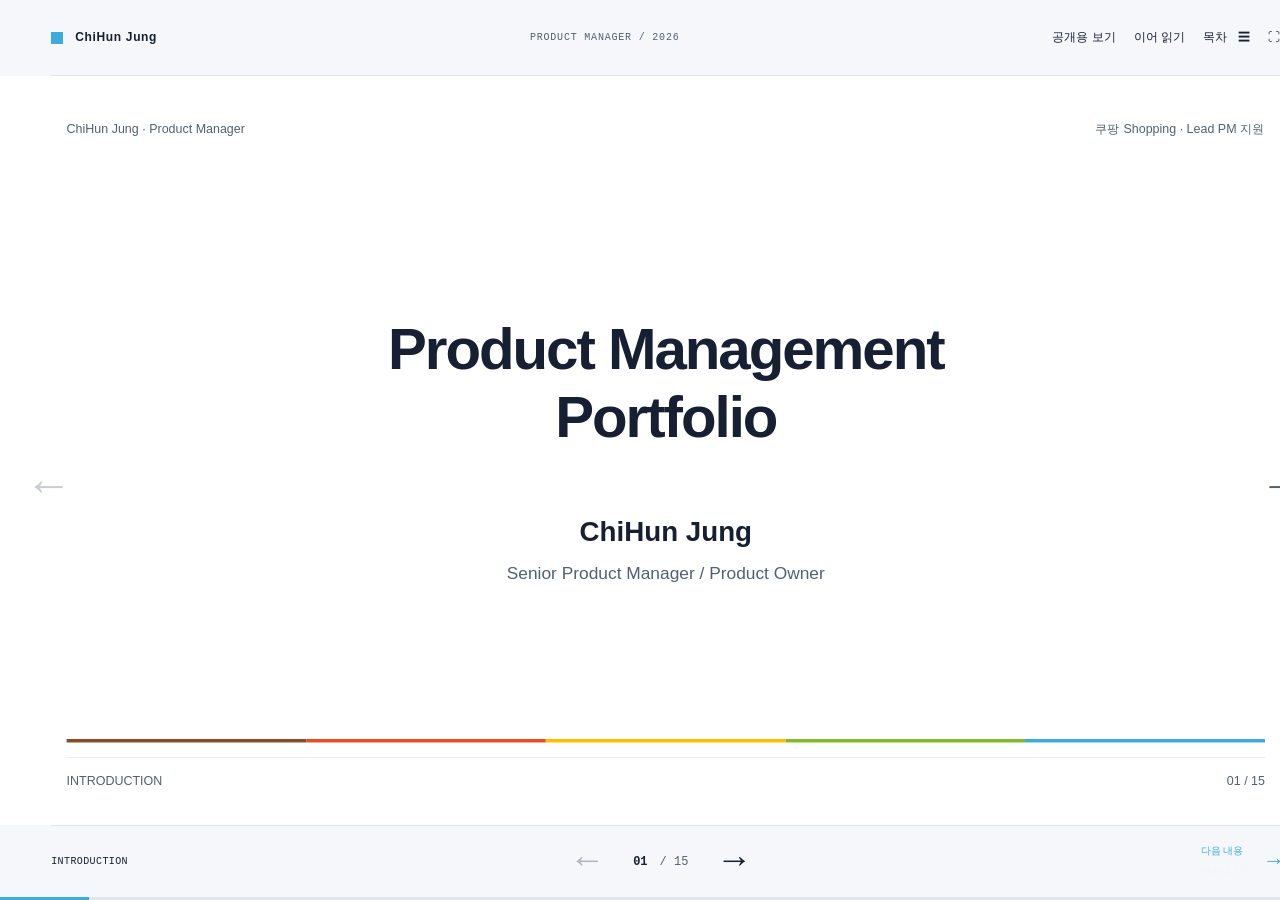
==== commit 454940c4: "Apply 15-slide portfolio structure and refine matching results" ====
--- a/index.html
+++ b/index.html
@@ -3,19 +3,18 @@
 <head>
 <meta charset="utf-8"><meta name="viewport" content="width=device-width, initial-scale=1">
 <meta name="description" content="사용자와 사업의 문제를 정의하고, 판단을 실행으로 연결하는 Product Manager의 포트폴리오.">
-<meta name="theme-color" content="#000000"><title>Product, with purpose. | Senior PM Portfolio</title>
-<link rel="icon" href="./assets/favicon.svg" type="image/svg+xml"><link rel="stylesheet" href="./css/style.css?v=20261110-design-pilot">
-<script defer src="./js/portfolio-data.js?v=20261110-design-pilot"></script><script defer src="./js/main.js?v=20261110-design-pilot"></script>
+<meta name="theme-color" content="#000000"><title>ChiHun Jung | Product Manager</title>
+<link rel="icon" href="./assets/favicon.svg" type="image/svg+xml"><link rel="stylesheet" href="./css/style.css?v=20261110-matching-review">
+<script defer src="./js/portfolio-data.js?v=20261110-matching-review"></script><script defer src="./js/main.js?v=20261110-matching-review"></script>
 </head>
 <body>
 <a class="skip" href="#slide-content">본문으로 이동</a>
 <section class="presentation dark" id="presentation" aria-label="포트폴리오 프레젠테이션">
-<header class="topbar"><a href="#cover" class="wordmark" aria-label="포트폴리오 첫 페이지"><span class="brand-dot"></span> PRODUCT, WITH PURPOSE<span class="wordmark-period">.</span></a><span class="edition">SENIOR PM PORTFOLIO / 2026</span><nav aria-label="주요 탐색"><button id="mode-toggle" aria-pressed="false">이어 읽기</button><button id="toc-open">목차 <span>☰</span></button><a href="#appendix">Appendix ↗</a><button id="fullscreen" aria-label="전체 화면 전환">⛶</button></nav></header>
+<header class="topbar"><a href="#cover" class="wordmark" aria-label="포트폴리오 첫 페이지"><span class="brand-dot"></span> ChiHun Jung</a><span class="edition">PRODUCT MANAGER / 2026</span><nav aria-label="주요 탐색"><button id="mode-toggle" aria-pressed="false">이어 읽기</button><button id="toc-open">목차 <span>☰</span></button><button id="fullscreen" aria-label="전체 화면 전환">⛶</button></nav></header>
 <main id="stage"><button id="side-previous" class="side-arrow side-left" aria-label="이전 슬라이드로 이동">←</button><button id="side-next" class="side-arrow side-right" aria-label="다음 슬라이드로 이동">→</button><div id="slide-content" tabindex="-1"></div></main>
 <footer class="deck-footer"><span id="section-name"></span><div class="navigation"><button id="previous" aria-label="이전 슬라이드">←</button><span id="counter" aria-live="polite" aria-atomic="true"></span><button id="next" aria-label="다음 슬라이드">→</button></div><span class="key-hint">← → 키보드로 탐색 <span>·</span> 스와이프</span></footer>
 <div class="progress-track"><div id="progress"></div></div>
 </section>
-<section id="appendix" aria-labelledby="appendix-title"><div class="appendix-heading"><div><p class="eyebrow">BEHIND THE DECISIONS</p><h2 id="appendix-title">더 깊이 들여다보기<span>.</span></h2><p>프로젝트의 상세 맥락, 분석 기준, 그리고 남은 질문.</p></div><button id="back-to-deck">본문으로 돌아가기 ↑</button></div><div class="disclosure">제공된 경력 설명을 바탕으로 구성했습니다. 내부 수치·정책·등급 체계·자료의 외부 공개 승인은 별도 확인이 필요합니다. 파이브 원본 증빙과 제품 화면은 로컬 검토용으로 보존했으며 공개 승인은 별도 확인이 필요합니다.</div><nav id="appendix-nav" aria-label="Appendix 목차"></nav><div id="appendix-content"></div><div class="legal">INDEPENDENT PERSONAL PORTFOLIO · NAVER WEBTOON의 공식 제작 또는 보증 자료가 아닙니다.</div></section>
 <dialog id="toc-dialog" aria-labelledby="toc-title"><div class="dialog-heading"><div><p class="eyebrow">EXPLORE THE PORTFOLIO</p><h2 id="toc-title">관심 있는 이야기부터.</h2></div><button data-close aria-label="목차 닫기">✕</button></div><p class="muted">주요 성과에서 시작하거나, 관심 있는 프로젝트를 펼쳐보세요.</p><div id="toc-list"></div></dialog>
 <dialog id="image-dialog" aria-labelledby="image-caption"><button data-close aria-label="이미지 닫기">✕</button><img id="expanded-image" alt=""><p id="image-caption"></p></dialog>
 <div id="toast" role="status"></div><noscript>이 포트폴리오를 탐색하려면 JavaScript를 활성화해 주세요.</noscript>
--- a/css/style.css
+++ b/css/style.css
@@ -167,3 +167,137 @@
 .pilot-growth-strategy>span{font-size:32px;line-height:1.35;color:var(--pilot-muted)}.pilot-growth-strategy h3{margin-bottom:12px}.pilot-growth-strategy p{font-size:25px;color:var(--pilot-muted)}.pilot-growth-strategy .pilot-growth-profit{color:var(--pilot-ink);border-bottom:3px solid var(--pilot-blue);padding-bottom:10px}
 
 .presentation.pilot-active{background:#F5F7FA;color:#172033;--line:#E2E6EC;--muted:#526071;--green:#3DACDC}.pilot-active .topbar,.pilot-active .deck-footer{color:#172033}.pilot-active .edition{color:#526071}.pilot-active .side-arrow{color:#526071}
+
+.presentation.pilot-active #slide-content{display:flex;align-items:center;justify-content:center}
+.reading .presentation.pilot-active #slide-content{display:block}
+
+/* Shared title variants: logical 1920 × 1080 canvas. */
+.pilot-slide.title-lines-1{--content-top:330px;--content-height:630px;--subtitle-top:254px}
+.pilot-slide.title-lines-2{--content-top:400px;--content-height:560px;--subtitle-top:322px}
+.pilot-title-area .pilot-subtitle{top:var(--subtitle-top)}
+.pilot-canvas .pilot-header,.pilot-canvas .pilot-footer{letter-spacing:0}
+.structure-slide p,.structure-slide figure,.structure-slide dl{margin:0}
+.structure-main{position:absolute;left:96px;top:var(--content-top);width:1728px;height:var(--content-height);display:flex;flex-direction:column;gap:24px}
+.structure-body{flex:1;min-height:0}
+.structure-notes{flex:none;border-top:1px solid var(--pilot-line);padding-top:12px;color:var(--pilot-muted);font-size:19px;line-height:1.45}
+.structure-notes p+p{margin-top:4px}
+.structure-columns{display:grid;grid-template-columns:1fr 1fr;gap:24px}
+.structure-columns>section{min-width:0}
+.structure-label,.structure-chart figcaption,.structure-evidence figcaption{font-size:19px;color:var(--pilot-muted);line-height:1.45}
+.structure-spaced{margin-top:32px!important}
+.structure-intro-frame{position:absolute;inset:132px 96px;display:flex;align-items:center;justify-content:center}
+.structure-cover-content{width:100%;text-align:center}
+.structure-cover-content h1{font-size:84px;line-height:1.18;font-weight:700}
+.structure-cover-content .structure-name{font-size:40px;font-weight:600;margin-top:84px;margin-bottom:12px}
+.structure-cover-content>p:last-child{font-size:25px;color:var(--pilot-muted)}
+.structure-slide .pilot-color-strip{height:5px;top:956px}
+.structure-project-content{width:100%}
+.structure-project-content h1{font-size:84px;line-height:1.2;margin:24px 0 32px;font-weight:700}
+.structure-project-content .structure-summary{font-size:32px;line-height:1.55;max-width:1400px}
+.structure-project-content .structure-skill{font-size:26px;font-weight:600;margin:48px 0 28px;padding-left:20px;border-left:4px solid var(--pilot-blue)}
+.structure-pairs{display:grid;gap:10px}
+.structure-pairs>div{display:grid;grid-template-columns:160px 1fr;gap:20px}
+.structure-pairs dt{color:var(--pilot-muted)}
+.structure-pairs dd{margin:0}
+.structure-about .structure-columns{grid-template-columns:560px 1fr;gap:24px}
+.structure-about h2+p{margin-top:16px}
+.structure-about .structure-spaced{margin-bottom:16px}
+.structure-career{display:grid;grid-template-columns:280px 1fr;gap:6px 24px;border-bottom:1px solid var(--pilot-line);padding:26px 0}
+.structure-career .structure-label{grid-row:1/3;padding-top:5px}
+.structure-career>p:last-child{grid-column:2}
+.structure-contents a{display:grid;grid-template-columns:90px 1fr 200px;gap:32px;align-items:center;padding:36px 0;border-bottom:1px solid var(--pilot-line);color:inherit;text-decoration:none}
+.structure-contents a>span{font-size:25px;color:var(--pilot-muted)}
+.structure-contents a>span:last-child{text-align:right}
+.structure-contents h2{margin-bottom:12px}
+.structure-contents a:hover h2{color:var(--pilot-blue)}
+.structure-baseline{display:grid;grid-template-columns:repeat(3,1fr);margin:12px 0 32px;gap:48px}
+.structure-baseline span{display:block;font-size:19px;color:var(--pilot-muted)}
+.structure-baseline strong{display:block;font-size:32px;font-weight:600;margin-top:8px;font-variant-numeric:tabular-nums}
+.structure-table{border-collapse:collapse;width:100%;font-size:25px;table-layout:fixed;margin:0;background:none}
+.structure-table th,.structure-table td{padding:18px 16px;text-align:left;vertical-align:top;border:0;border-bottom:1px solid var(--pilot-line);background:none;color:inherit;line-height:1.5}
+.structure-table th{font-weight:600;font-size:26px;border-top:1px solid var(--pilot-line)}
+.structure-evidence-note{margin-top:24px!important}
+.structure-panel-copy{margin-top:18px!important;min-height:114px}
+.structure-evidence{margin-top:24px!important}
+.structure-evidence>div{height:230px;border:1px dashed #B6C1CE;display:flex;align-items:center;justify-content:center;background:#FAFBFC;color:var(--pilot-muted);font-size:19px}
+.structure-evidence figcaption{margin-top:10px}
+.structure-flow{list-style:none;display:flex;gap:20px;padding:0;margin:24px 0;align-items:stretch}
+.structure-flow li{flex:1;position:relative;padding:16px 12px;border-top:2px solid var(--pilot-line);font-size:25px;line-height:1.5}
+.structure-flow li+li:before{content:'→';position:absolute;left:-22px;top:16px;color:var(--pilot-muted)}
+.structure-flow li:last-child{border-color:var(--pilot-blue)}
+.structure-reasoning section{display:grid;grid-template-columns:140px 1fr;gap:24px;margin-bottom:32px}
+.structure-reasoning h3{color:var(--pilot-muted)}
+.structure-purchase-problem .structure-evidence>div{height:145px}
+.structure-purchase-problem .structure-panel-copy{min-height:0;margin-bottom:16px}
+.structure-matching-problem .structure-evidence{margin-top:0!important}
+.structure-matching-problem .structure-evidence>div{height:380px}
+.structure-chart h2{margin-bottom:28px}
+.structure-axis{display:flex;justify-content:space-between;font-size:19px;color:var(--pilot-muted);border-bottom:1px solid var(--pilot-line);padding-bottom:10px}
+.structure-bar-row{margin-top:24px}
+.structure-bar-row p{display:flex;justify-content:space-between;align-items:baseline;gap:20px}
+.structure-bar-row strong{font-size:32px;font-weight:600;font-variant-numeric:tabular-nums}
+.structure-track{margin-top:12px;height:24px;background:#F3F5F8}
+.structure-track i{display:block;height:100%;background:#AAB3BF}
+.structure-track .after{background:var(--pilot-blue)}
+.structure-chart figcaption{margin-top:20px}
+.structure-results-list h3{margin-bottom:12px}
+.structure-results-list h3:not(:first-child){margin-top:24px}
+.structure-results-list .structure-pairs{gap:6px}
+.structure-metrics{display:grid;grid-template-columns:1fr 1fr;gap:24px;margin-bottom:24px}
+.structure-metrics strong{display:block;font-size:52px;line-height:1.2;font-weight:600;margin:12px 0 8px}
+.structure-compact{padding-top:20px;border-top:1px solid var(--pilot-line)}
+.structure-compact .structure-table{margin:12px 0}
+.structure-compact .structure-table th,.structure-compact .structure-table td{padding:8px 10px}
+.structure-compact section>p{margin-top:14px}
+.structure-execution-bottom{margin-top:32px;padding-top:24px;border-top:1px solid var(--pilot-line)}
+.structure-execution-bottom .structure-evidence{margin-top:0!important}
+.structure-execution-bottom .structure-evidence>div{height:210px}
+/* L06 matching result: primary evidence, service context, downstream trade-offs.
+   Scoped to one slide; replaces its former generic result/trade-off rules. */
+.structure-matching-results .matching-results-layout{display:grid;gap:16px;color:var(--pilot-ink);text-align:left;font-variant-numeric:tabular-nums}
+.structure-matching-results .matching-primary{display:grid;grid-template-columns:repeat(12,minmax(0,1fr));gap:24px;align-items:start}
+.structure-matching-results .matching-efficiency{grid-column:1 / span 7;min-width:0;padding-right:24px}
+.structure-matching-results .matching-consumption{grid-column:8 / span 5;min-width:0}
+.structure-matching-results .matching-efficiency figcaption{display:flex;justify-content:space-between;align-items:baseline;gap:24px}
+.structure-matching-results .matching-change{display:flex;align-items:baseline;gap:12px;font-size:19px;white-space:nowrap}
+.structure-matching-results .matching-change strong{font-size:32px;font-weight:600}
+.structure-matching-results .matching-rate-grid{display:grid;grid-template-columns:112px minmax(0,1fr) 138px;gap:12px;align-items:center;margin-top:16px}
+.structure-matching-results .matching-rate-axis{grid-column:2;display:flex;justify-content:space-between;border-bottom:1px solid var(--pilot-line);padding-bottom:8px;font-size:19px;line-height:1.45;color:var(--pilot-muted)}
+.structure-matching-results .matching-rate-label{grid-column:1;font-size:25px}
+.structure-matching-results .matching-rate-bar{display:block;width:100%;height:28px}
+.structure-matching-results .matching-rate-value{font-size:32px;line-height:1.35;font-weight:600;text-align:right}
+.structure-matching-results .matching-volume{display:flex;gap:32px;margin-top:12px;font-size:25px}
+.structure-matching-results .matching-volume b{font-weight:500}
+.structure-matching-results .matching-consumption-values{display:flex;align-items:center;gap:32px;margin-top:18px}
+.structure-matching-results .matching-consumption-values>div{display:flex;flex-direction:column;gap:8px}
+.structure-matching-results .matching-consumption-values>div>span{font-size:19px;line-height:1.45;color:var(--pilot-muted)}
+.structure-matching-results .matching-consumption-values strong{font-size:52px;line-height:1.2;font-weight:600}
+.structure-matching-results .matching-consumption-values small{font-size:25px;font-weight:400;margin-left:12px}
+.structure-matching-results .matching-value-arrow{font-size:32px;color:var(--pilot-muted)}
+.structure-matching-results .matching-consumption-change{margin-top:16px;font-size:25px}
+.structure-matching-results .matching-consumption-change strong{font-size:32px;font-weight:600;margin-left:16px}
+.structure-matching-results .matching-unit-note{font-size:19px;line-height:1.45;color:var(--pilot-muted);margin-top:8px}
+.structure-matching-results .matching-service{display:grid;grid-template-columns:560px minmax(0,1fr);gap:24px;align-items:start;padding-top:14px;border-top:1px solid var(--pilot-line)}
+.structure-matching-results .matching-service>div>p:first-child{display:flex;gap:48px;font-size:25px}
+.structure-matching-results .matching-service b{font-weight:600}
+.structure-matching-results .matching-followups{display:grid;grid-template-columns:repeat(12,minmax(0,1fr));gap:24px;align-items:start;padding-top:18px;border-top:1px solid var(--pilot-line)}
+.structure-matching-results .matching-followups>h3{grid-column:1 / span 3}
+.structure-matching-results .matching-followups>div:nth-child(2){grid-column:4 / span 4}
+.structure-matching-results .matching-followups>div:nth-child(3){grid-column:8 / span 5}
+.structure-matching-results .matching-followups>div>h3{font-size:26px;font-weight:400}
+.structure-matching-results .matching-followups p{display:flex;align-items:baseline;gap:24px;margin-top:12px;font-size:25px;white-space:nowrap}
+.structure-matching-results .matching-followups strong{font-weight:600}
+.structure-matching-results .matching-followups b{font-size:25px;font-weight:500;color:#A43824}
+
+/* Result pages share the same 7/5 grid and right-column start. */
+.structure-result-columns{grid-template-columns:repeat(12,minmax(0,1fr));align-items:start;text-align:left}
+.structure-result-columns>:first-child{grid-column:1 / span 7;min-width:0}
+.structure-result-columns>:nth-child(2){grid-column:8 / span 5;min-width:0;justify-self:stretch}
+.reading #slide-content .pilot-slide+.pilot-slide{margin-top:24px;border:0}
+@media print{
+ @page{size:16in 9in;margin:0}
+ body,.reading{background:#fff}.topbar,.deck-footer,.progress-track,.side-arrow,#appendix,dialog,.skip{display:none!important}
+ .presentation,.reading .presentation,#stage,#slide-content{display:block!important;height:auto!important;min-height:0!important;overflow:visible!important}
+ #slide-content .pilot-slide,.reading #slide-content .pilot-slide+.pilot-slide{width:16in!important;height:9in!important;margin:0!important;break-after:page;page-break-after:always}
+ .pilot-slide .pilot-canvas{transform:scale(.8)!important}
+}
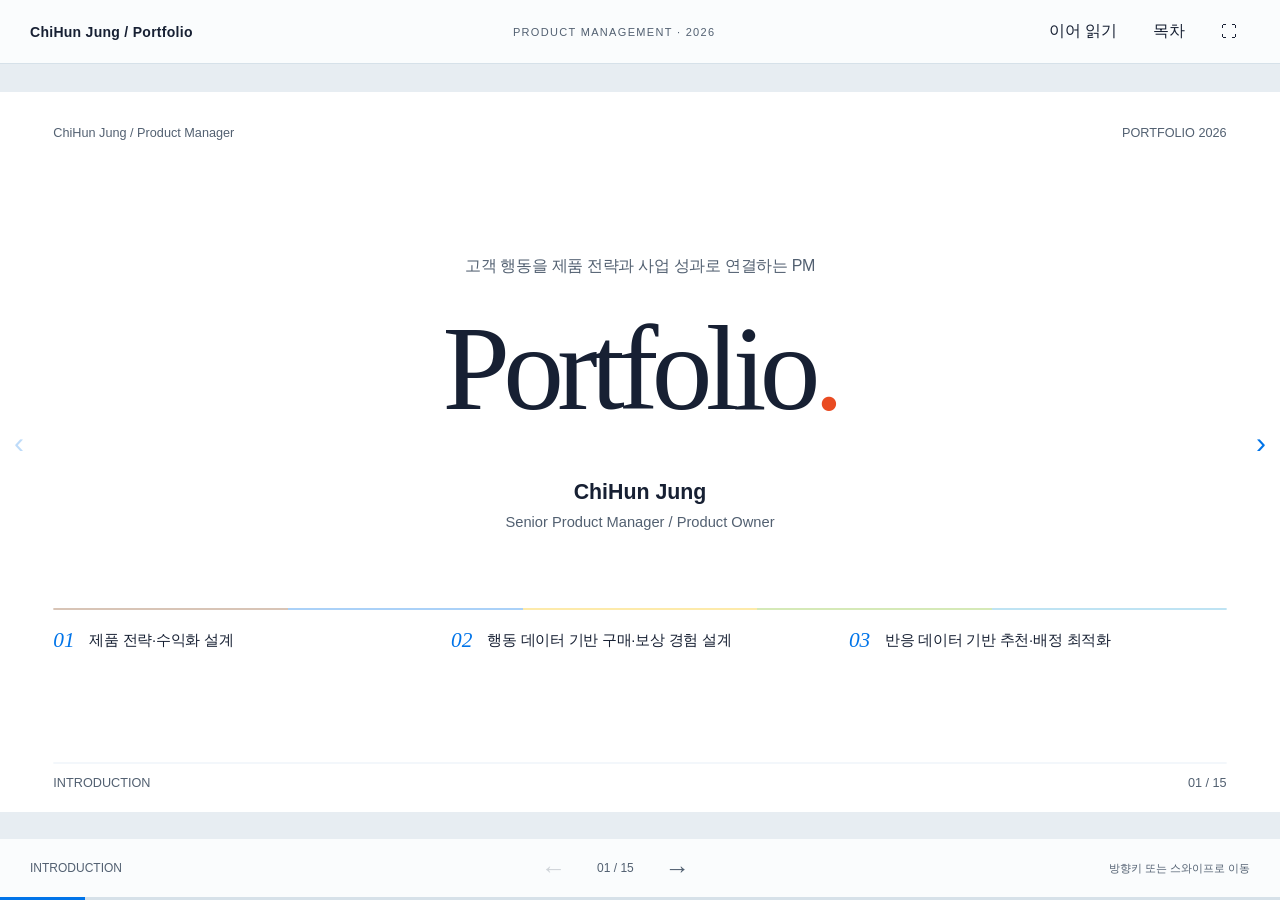
==== commit 507ede9a: "Update 15-slide product portfolio and review assets" ====
--- a/index.html
+++ b/index.html
@@ -1,21 +1,23 @@
 <!doctype html>
 <html lang="ko">
 <head>
-<meta charset="utf-8"><meta name="viewport" content="width=device-width, initial-scale=1">
-<meta name="description" content="사용자와 사업의 문제를 정의하고, 판단을 실행으로 연결하는 Product Manager의 포트폴리오.">
-<meta name="theme-color" content="#000000"><title>ChiHun Jung | Product Manager</title>
-<link rel="icon" href="./assets/favicon.svg" type="image/svg+xml"><link rel="stylesheet" href="./css/style.css?v=20261110-matching-review">
-<script defer src="./js/portfolio-data.js?v=20261110-matching-review"></script><script defer src="./js/main.js?v=20261110-matching-review"></script>
+<meta charset="utf-8"><meta name="viewport" content="width=device-width,initial-scale=1">
+<meta name="description" content="제품 전략, 구매·보상 경험, 추천·배정 판단을 담은 ChiHun Jung의 Product Management Portfolio.">
+<meta name="theme-color" content="#0074E9"><title>ChiHun Jung | Product Management Portfolio</title>
+<link rel="icon" href="./assets/coupang-favicon.png?v=20261111" type="image/png" sizes="32x32">
+<link rel="stylesheet" href="./css/style.css?v=20261111-matching-rnd">
+<script defer src="./js/portfolio-data.js?v=20261111-matching-rnd"></script>
+<script defer src="./js/main.js?v=20261111-matching-rnd"></script>
 </head>
 <body>
 <a class="skip" href="#slide-content">본문으로 이동</a>
-<section class="presentation dark" id="presentation" aria-label="포트폴리오 프레젠테이션">
-<header class="topbar"><a href="#cover" class="wordmark" aria-label="포트폴리오 첫 페이지"><span class="brand-dot"></span> ChiHun Jung</a><span class="edition">PRODUCT MANAGER / 2026</span><nav aria-label="주요 탐색"><button id="mode-toggle" aria-pressed="false">이어 읽기</button><button id="toc-open">목차 <span>☰</span></button><button id="fullscreen" aria-label="전체 화면 전환">⛶</button></nav></header>
-<main id="stage"><button id="side-previous" class="side-arrow side-left" aria-label="이전 슬라이드로 이동">←</button><button id="side-next" class="side-arrow side-right" aria-label="다음 슬라이드로 이동">→</button><div id="slide-content" tabindex="-1"></div></main>
-<footer class="deck-footer"><span id="section-name"></span><div class="navigation"><button id="previous" aria-label="이전 슬라이드">←</button><span id="counter" aria-live="polite" aria-atomic="true"></span><button id="next" aria-label="다음 슬라이드">→</button></div><span class="key-hint">← → 키보드로 탐색 <span>·</span> 스와이프</span></footer>
-<div class="progress-track"><div id="progress"></div></div>
+<section class="presentation" aria-label="포트폴리오 프레젠테이션">
+<header class="topbar"><a href="#cover" class="wordmark">ChiHun Jung / Portfolio</a><span class="edition">PRODUCT MANAGEMENT · 2026</span><nav aria-label="주요 탐색"><button id="mode-toggle">이어 읽기</button><button id="toc-open">목차</button><button id="fullscreen" aria-label="전체 화면">⛶</button></nav></header>
+<main id="stage"><button id="side-previous" class="side-arrow side-left" aria-label="이전 슬라이드">‹</button><button id="side-next" class="side-arrow side-right" aria-label="다음 슬라이드">›</button><div id="slide-content" tabindex="-1"></div></main>
+<footer class="deck-footer"><span id="section-name"></span><div class="navigation"><button id="previous" aria-label="이전 슬라이드">←</button><span id="counter" aria-live="polite"></span><button id="next" aria-label="다음 슬라이드">→</button></div><span class="key-hint">방향키 또는 스와이프로 이동</span></footer><div class="progress-track"><div id="progress"></div></div>
 </section>
-<dialog id="toc-dialog" aria-labelledby="toc-title"><div class="dialog-heading"><div><p class="eyebrow">EXPLORE THE PORTFOLIO</p><h2 id="toc-title">관심 있는 이야기부터.</h2></div><button data-close aria-label="목차 닫기">✕</button></div><p class="muted">주요 성과에서 시작하거나, 관심 있는 프로젝트를 펼쳐보세요.</p><div id="toc-list"></div></dialog>
-<dialog id="image-dialog" aria-labelledby="image-caption"><button data-close aria-label="이미지 닫기">✕</button><img id="expanded-image" alt=""><p id="image-caption"></p></dialog>
+<dialog id="toc-dialog" aria-labelledby="toc-title"><div class="dialog-heading"><h2 id="toc-title">프로젝트와 주요 내용</h2><button data-close aria-label="목차 닫기">×</button></div><div id="toc-list"></div></dialog>
+<dialog id="image-dialog" aria-labelledby="image-caption"><div class="dialog-heading"><h2>자료 보기</h2><button data-close aria-label="이미지 닫기">×</button></div><img id="expanded-image" alt=""><p id="image-caption"></p></dialog>
 <div id="toast" role="status"></div><noscript>이 포트폴리오를 탐색하려면 JavaScript를 활성화해 주세요.</noscript>
-</body></html>
+</body>
+</html>
--- a/css/style.css
+++ b/css/style.css
@@ -1,303 +1,1037 @@
-:root{--green:#00dc64;--black:#000;--ink:#171717;--muted:#666;--line:#e6e8e6;--soft:#f7f8f7;--pale:#e9fff2;--positive:#008a43;--negative:#d34a4a;--sans:-apple-system,BlinkMacSystemFont,'Apple SD Gothic Neo','Malgun Gothic',sans-serif;--mono:ui-monospace,'SFMono-Regular',Consolas,monospace}*{box-sizing:border-box}html{scroll-behavior:smooth}body{margin:0;color:var(--ink);font-family:var(--sans);line-height:1.55;word-break:keep-all;overflow-wrap:break-word;background:var(--soft);-webkit-font-smoothing:antialiased}a{color:inherit;text-decoration:none}button{font:inherit;color:inherit;cursor:pointer;border:1px solid var(--line);background:transparent;padding:10px 15px;border-radius:5px}button:hover,a.button:hover{background:var(--pale);color:var(--black)}button:disabled{opacity:.3;cursor:default}button:focus-visible,a:focus-visible,summary:focus-visible,svg g:focus-visible{outline:3px solid var(--positive);outline-offset:5px}h1,h2,h3,h4,p{margin:0}h1,h2{letter-spacing:-.055em;line-height:1.19}h1{font-size:clamp(32px,3.65vw,60px);font-weight:750}h2{font-size:36px}h3{font-size:18px}p{line-height:1.7}.presentation{height:100svh;min-height:560px;background:#fff;display:grid;grid-template-rows:76px minmax(0,1fr) 72px 3px;transition:background .2s,color .2s}.topbar{display:flex;align-items:center;justify-content:space-between;gap:22px;margin:0 4vw;border-bottom:1px solid var(--line);font-size:12px}.wordmark{font-size:12px;font-weight:800;letter-spacing:.055em;display:flex;align-items:center;white-space:nowrap}.brand-dot{width:12px;height:12px;background:var(--green);display:inline-block;margin-right:12px}.wordmark-period{color:var(--green)}.edition{color:var(--muted);font:10px var(--mono);letter-spacing:.08em}.topbar nav{display:flex;align-items:center;gap:25px}.topbar button{border:0;padding:8px 0}.topbar button span{margin-left:8px}.dark{background:var(--black);color:#fff;--line:#292929;--muted:#aaa}.dark button:hover{background:#202020;color:#fff}.dark .edition{color:#999}#stage{min-height:0;position:relative;touch-action:pan-y}#slide-content{height:100%;overflow-y:auto;scrollbar-width:thin;outline:none}.slide{max-width:1440px;margin:auto;padding:42px 6vw 24px;min-height:100%;position:relative;animation:arrive .32s ease both}.slide-heading{margin-bottom:28px}.eyebrow{font:600 11px var(--mono);letter-spacing:.09em;color:var(--positive);margin-bottom:18px}.eyebrow span{color:var(--muted);font-weight:400}.subtitle{color:var(--muted);font-size:15px;margin-top:16px;max-width:950px}.deck-footer{display:flex;align-items:center;justify-content:space-between;margin:0 4vw;border-top:1px solid var(--line);gap:20px;font:10px var(--mono)}#section-name{min-width:220px;letter-spacing:.04em}.navigation{display:flex;align-items:center;gap:20px}.navigation button{border:0;font-size:36px;padding:5px 15px}.navigation #counter{display:flex;gap:12px;font-size:12px}.navigation #counter span{color:var(--muted)}.key-hint{color:var(--muted);text-align:right;min-width:220px}.key-hint span{padding:0 7px}.progress-track{background:var(--line)}#progress{height:100%;background:var(--green);transition:width .25s}.cover-layout{display:grid;grid-template-columns:1.5fr 1fr;gap:55px;align-items:center;flex:1}.type-cover{display:flex;flex-direction:column;padding-top:50px}.cover-meta{font:10px var(--mono);letter-spacing:.07em;margin-bottom:34px;display:flex;align-items:center;gap:10px;color:#ccc}.status-dot{background:var(--green);width:6px;height:6px;border-radius:50%}.type-cover h1{font-size:clamp(38px,4.8vw,76px);letter-spacing:-.065em;line-height:1.22;white-space:nowrap}.type-cover h1 em{font-style:normal;color:var(--green)}.cover-description{font-size:17px;color:#aaa;margin-top:28px;line-height:1.85}.cover-actions{display:flex;align-items:center;gap:30px;margin-top:34px}.button{display:inline-flex;align-items:center;justify-content:space-between;gap:32px;padding:15px 20px;border-radius:4px;font-size:13px;font-weight:700}.primary{background:var(--green);color:#000}.text-link{font-size:13px;border-bottom:1px solid currentColor;padding-bottom:5px}.cover-tags{font:9px var(--mono);letter-spacing:.04em;color:#999;margin-top:45px;display:flex;gap:13px;align-items:center}.cover-tags span{color:var(--green)}.cover-art{position:relative;aspect-ratio:1;max-width:410px;width:100%;border:1px solid #292929;background:repeating-linear-gradient(0deg,transparent,transparent 39px,#141414 40px),repeating-linear-gradient(90deg,transparent,transparent 39px,#141414 40px);overflow:hidden}.art-label{position:absolute;top:22px;left:22px;font:10px/1.6 var(--mono);letter-spacing:.1em;color:#aaa}.art-orbit{position:absolute;inset:20%;border:1px solid #00dc6460;border-radius:50%}.orbit-two{inset:30% 7%;transform:rotate(-45deg)}.orbit-three{inset:7% 30%;transform:rotate(-45deg)}.art-core{position:absolute;inset:32%;background:var(--green);color:#000;display:flex;align-items:center;justify-content:center;font-size:90px;font-weight:850;letter-spacing:-10px;transform:rotate(-8deg);border-radius:18%}.art-core span{font-size:38px;letter-spacing:0;align-self:flex-start;margin-top:8px}.art-note{position:absolute;bottom:23px;left:22px;font:9px var(--mono);letter-spacing:.1em;color:#aaa}.art-plus{position:absolute;bottom:16px;right:20px;color:var(--green);font-size:25px}.cover-bottom{display:flex;justify-content:space-between;border-top:1px solid #292929;margin-top:45px;padding-top:22px;color:#999;font-size:11px}.cover-bottom span:last-child{font:9px var(--mono)}.cards{display:grid;grid-template-columns:repeat(3,minmax(0,1fr));gap:18px}.cards.count-2{grid-template-columns:repeat(2,minmax(0,1fr))}.cards.count-4{grid-template-columns:repeat(2,minmax(0,1fr))}.card{padding:24px;background:var(--soft);border:1px solid var(--line);border-radius:8px}.card h3{margin-bottom:12px}.card p{font-size:14px;color:var(--muted)}.takeaway{background:var(--pale);border-left:3px solid var(--green);padding:16px 20px;margin-top:23px;display:flex;gap:25px;align-items:center}.takeaway>span{font:10px var(--mono);color:var(--positive);white-space:nowrap}.takeaway p{font-size:14px}.note{color:var(--muted);font-size:11px;line-height:1.75;margin-top:18px;max-width:1050px}.appendix-link{display:inline-flex;gap:50px;align-items:center;font-size:11px;font-weight:600;margin-top:20px;border-bottom:1px solid var(--line);padding-bottom:5px}.overview-layout{display:grid;grid-template-columns:.85fr 1.6fr;gap:25px}.overview-layout .cards{grid-template-columns:1fr;gap:0;border-top:1px solid var(--line)}.overview-layout .card{border:0;border-bottom:1px solid var(--line);background:none;padding:16px 5px;display:grid;grid-template-columns:60px 1fr;gap:15px;border-radius:0}.overview-layout .card h3{margin:0;font-size:14px}.hero-metric{background:var(--green);padding:30px;display:flex;flex-direction:column;justify-content:center;align-items:flex-start;border-radius:8px;color:#000}.hero-metric strong{font-size:clamp(45px,5.5vw,80px);line-height:1.35;letter-spacing:-.06em}.hero-metric>span:last-child{font-size:13px}.project-number{font:11px var(--mono);margin-bottom:28px}.impact-grid{display:grid;grid-template-columns:repeat(4,minmax(0,1fr));border-top:1px solid var(--line);border-bottom:1px solid var(--line)}.impact-card{padding:27px 21px;position:relative;transition:background .2s;min-height:265px}.impact-card:hover{background:var(--pale)}.impact-card+.impact-card{border-left:1px solid var(--line)}.micro{font:10px var(--mono);color:var(--muted)}.impact-value{font-size:clamp(48px,5vw,76px);font-weight:750;letter-spacing:-.06em;line-height:1.4;margin:20px 0 18px}.impact-value small{font-size:22px;color:var(--positive);margin-left:8px;letter-spacing:-.04em}.impact-card h3{font-size:13px;font-weight:600}.impact-card p{font-size:10px;color:var(--muted);margin-top:10px;padding-right:8px}.card-arrow{position:absolute;bottom:15px;right:20px;font-size:20px;color:var(--positive)}.charts{padding:20px 25px;background:var(--soft);border:1px solid var(--line);border-radius:8px}.chart-legend{display:flex;gap:20px;font:9px var(--mono);color:var(--muted);margin-bottom:15px}.chart-legend i{width:7px;height:7px;background:#c8ceca;display:inline-block;margin-right:6px}.chart-legend span:last-child i{background:var(--green)}.chart{margin:0;display:grid;grid-template-columns:1fr 1.6fr;gap:35px;align-items:center;border-top:1px solid var(--line);padding:10px 0}.chart figcaption{font-size:13px}.chart figcaption strong{display:block;font-size:17px;color:var(--positive);margin-top:7px}.chart figcaption strong.negative{color:var(--negative)}.chart svg{width:100%;max-height:88px;overflow:visible}.chart svg text{font:12px var(--mono);fill:var(--ink)}.chart svg g:hover rect,.chart svg g:focus rect{stroke:#171717;stroke-width:1}.charts+.cards{margin-top:20px}.flow{padding:0;list-style:none;display:flex;gap:22px;margin:10px 0 26px}.flow li{flex:1;min-width:0;background:var(--soft);border:1px solid var(--line);border-radius:6px;padding:18px 16px;position:relative}.flow li:not(:last-child):after{content:'→';position:absolute;right:-18px;top:50%;color:var(--positive)}.flow li span{font:10px var(--mono);color:var(--positive)}.flow li p{margin-top:12px;font-size:13px;font-weight:600}.metrics{display:flex;gap:30px;margin:0 0 28px}.metrics>div{flex:1;border-top:2px solid var(--green);padding-top:15px;display:flex;flex-direction:column}.metrics strong{font-size:clamp(30px,3vw,46px);letter-spacing:-.05em}.metrics span{font-size:12px;color:var(--muted);margin-top:5px}.type-policy .card{padding:40px 28px}.type-policy .card h3{font-size:52px;letter-spacing:-.055em}.type-policy .card:last-child{background:var(--pale);border-color:var(--green)}.type-compare .card{padding:35px}.type-compare .card:last-child{border-color:var(--green);background:var(--pale)}.timeline{display:grid;grid-template-columns:repeat(4,1fr);gap:26px}.timeline article{border-top:2px solid var(--green);padding-top:16px}.timeline h3{margin-top:8px}.timeline p{font-size:12px;color:var(--muted);margin-top:5px}.type-principles .card{padding:28px;border:0;border-top:1px solid var(--line);border-radius:0;background:none}.type-principles .card h3{font-size:21px}.closing{padding:5vh 0;max-width:900px}.closing .eyebrow{color:var(--green)}.closing h1{font-size:clamp(38px,4.8vw,70px)}.closing .note{margin-top:55px;font-size:12px}#appendix{padding:80px 7vw;max-width:1600px;margin:auto;scroll-margin-top:20px}.appendix-heading{display:flex;justify-content:space-between;align-items:center;gap:20px}.appendix-heading h2 span{color:var(--positive)}.appendix-heading p:not(.eyebrow){margin-top:15px;color:var(--muted);font-size:14px}.disclosure{font-size:12px;background:#fff;border:1px solid var(--line);border-left:3px solid var(--green);padding:16px 20px;margin:30px 0 20px;line-height:1.8}#appendix-nav{display:flex;gap:10px;flex-wrap:wrap;margin-bottom:30px}#appendix-nav a{font-size:11px;border:1px solid var(--line);padding:8px 11px;border-radius:4px;background:#fff}#appendix-nav a:hover{border-color:var(--positive)}details{background:#fff;border:1px solid var(--line);border-radius:7px;margin:12px 0;scroll-margin-top:20px}summary{display:flex;align-items:center;gap:20px;padding:25px;cursor:pointer;list-style:none}summary::-webkit-details-marker{display:none}summary:after{content:'+';margin-left:auto;font-size:23px}details[open] summary:after{content:'−'}summary>span{font:15px var(--mono);color:var(--positive)}summary h3{font-size:18px}summary small{color:var(--muted);font-size:11px;margin-left:auto}.appendix-body{display:grid;grid-template-columns:1.35fr 1fr;gap:50px;padding:0 30px 35px;border-top:1px solid var(--line)}.appendix-detail{padding-top:25px}.appendix-detail h3{font-size:21px;margin-bottom:20px}.appendix-detail h4{font-size:15px;margin:28px 0 10px}.appendix-detail p{font-size:13px;color:#555;margin:9px 0}.appendix-detail .detail-item{padding-left:14px;position:relative}.detail-item:before{content:'·';position:absolute;left:0;color:var(--positive)}.data-line{font-family:var(--mono);background:var(--soft);padding:8px}.appendix-body aside{padding-top:25px}.appendix-body aside h4{font-size:14px;margin:0 0 15px}.appendix-body aside ul{padding-left:18px;font-size:12px;color:var(--muted);line-height:2}.appendix-body aside .note{margin-bottom:30px}.image-placeholder{border:1px dashed #b9c5bd;background:var(--soft);padding:34px 20px;text-align:center;display:flex;flex-direction:column;gap:10px}.image-placeholder>span{font-size:34px;color:#9aa69e}.image-placeholder strong{font-size:14px}.image-placeholder p{font-size:11px;color:var(--muted)}.material-list{padding:0!important;list-style:none;margin:20px 0 28px}.material-list li{border-bottom:1px solid var(--line);padding:9px 0}.material-list small{display:block;color:#777;font-size:10px}.image-thumb{display:block;width:100%;padding:8px;margin-bottom:12px}.image-thumb img{width:100%;max-height:220px;object-fit:contain}.image-thumb span{display:block;font-size:12px}.heat-grid{display:grid;grid-template-columns:repeat(3,1fr);gap:4px;font-size:11px}.heat-grid>*{padding:14px 6px;background:var(--soft);text-align:center;display:flex;align-items:center;justify-content:center}.heat-grid .heat-high{background:var(--green);color:#000}.heat-grid .heat-low{background:var(--pale);color:#000}.legal{font:10px/1.8 var(--mono);color:var(--muted);margin-top:45px}dialog{border:1px solid var(--line);padding:30px;max-height:88svh;width:min(850px,90vw);border-radius:10px;color:var(--ink)}dialog::backdrop{background:#000a;backdrop-filter:blur(5px)}.dialog-heading{display:flex;justify-content:space-between;align-items:flex-start;gap:20px}.dialog-heading h2{font-size:29px}.dialog-heading .eyebrow{margin-bottom:12px}.muted{font-size:12px;color:var(--muted);margin:18px 0}#toc-list{display:grid;grid-template-columns:1fr 1fr;gap:4px 22px}#toc-list a{display:flex;align-items:center;gap:12px;border-bottom:1px solid var(--line);padding:14px 8px;font-size:12px}#toc-list a>span{font:11px var(--mono);color:var(--positive)}#toc-list a>span:last-child{margin-left:auto}#toc-list small{display:block;font:8px var(--mono);color:var(--muted);margin-bottom:5px}#toc-list a:hover,#toc-list a[aria-current]{background:var(--pale)}#image-dialog{text-align:center}#image-dialog button{float:right;margin-bottom:12px}#expanded-image{width:100%;max-height:65svh;object-fit:contain}#image-caption{font-size:13px;margin-top:15px}#toast:not(:empty){position:fixed;bottom:30px;left:50%;transform:translateX(-50%);padding:15px 22px;background:#171717;color:white;border-radius:7px;z-index:30;font-size:12px}.skip{position:fixed;top:-100px;left:20px;z-index:100;background:var(--green);color:#000;padding:12px}.skip:focus{top:10px}@keyframes arrive{from{opacity:0;transform:translateX(12px)}to{opacity:1;transform:none}}@media(min-width:1600px){.slide{padding-left:60px;padding-right:60px}}@media(max-width:1100px){.edition{display:none}.cover-layout{gap:30px;grid-template-columns:1.7fr 1fr}.cover-tags{font-size:8px;gap:8px}.type-cover h1{font-size:5vw}.impact-grid{grid-template-columns:repeat(2,1fr)}.impact-card{min-height:190px;padding:20px}.impact-value{font-size:48px;margin:10px 0}.impact-card:nth-child(3){border-left:0}.impact-card:nth-child(n+3){border-top:1px solid var(--line)}.timeline{grid-template-columns:repeat(3,1fr)}.key-hint{min-width:0}#section-name{min-width:0}.flow{gap:18px}.flow li{padding:15px 10px}.flow li:not(:last-child):after{right:-16px}}@media(max-width:700px){.presentation{min-height:0;height:100svh;grid-template-rows:62px minmax(0,1fr) 60px 3px}.topbar{margin:0 20px;gap:10px}.wordmark{font-size:9px;letter-spacing:0}.brand-dot{width:8px;height:8px;margin-right:7px}.topbar nav{gap:15px;font-size:11px}.topbar nav>a{display:none}#fullscreen{display:none}.slide{padding:30px 23px}.type-cover{padding-top:35px}.cover-layout{display:block}.type-cover h1{font-size:clamp(32px,7.7vw,51px);white-space:normal}.cover-meta{font-size:8px;letter-spacing:0;margin-bottom:26px}.cover-description{font-size:14px;margin-top:22px}.cover-actions{gap:22px;flex-wrap:wrap;margin-top:28px}.button{padding:13px 17px;font-size:12px}.text-link{font-size:12px}.cover-tags{margin-top:28px;font-size:7px;gap:6px}.cover-art{display:none}.cover-bottom{flex-direction:column;gap:12px;margin-top:35px;font-size:10px;padding-top:20px}.deck-footer{margin:0 20px;gap:5px}#section-name{font-size:8px;max-width:140px}.navigation{gap:4px}.navigation button{font-size:34.5px;line-height:1;padding:5px 12px}.navigation #counter{font-size:10px;gap:8px}.key-hint{display:none}h1{font-size:32px}.eyebrow{font-size:9px;margin-bottom:16px;line-height:1.6}.eyebrow span{display:block;margin-top:5px}.subtitle{font-size:13px;margin-top:16px}.slide-heading{margin-bottom:24px}.cards,.cards.count-2,.cards.count-4{grid-template-columns:1fr;gap:12px}.card{padding:20px}.card h3{font-size:16px}.card p{font-size:13px}.takeaway{display:block;padding:16px;margin-top:20px}.takeaway p{font-size:13px;margin-top:8px}.note{font-size:11px}.overview-layout{grid-template-columns:1fr;gap:20px}.hero-metric{padding:25px}.hero-metric strong{font-size:58px}.project-number{margin-bottom:12px}.overview-layout .card{grid-template-columns:40px 1fr;padding:16px 0}.impact-card{padding:18px 12px;min-height:220px}.impact-value{font-size:43px}.impact-value small{font-size:15px;margin-left:5px}.micro{font-size:9px}.impact-card h3{font-size:12px}.impact-card p{font-size:10px}.charts{padding:18px 15px}.chart{display:block;padding:16px 0}.chart svg{margin-top:12px;max-height:none}.chart figcaption{font-size:12px}.chart figcaption strong{font-size:16px}.flow{display:grid;grid-template-columns:1fr;gap:20px}.flow li{display:flex;gap:15px;align-items:center;padding:17px}.flow li p{margin:0;font-size:13px}.flow li:not(:last-child):after{content:'↓';top:auto;bottom:-22px;left:50%;right:auto}.metrics{flex-direction:column;gap:18px}.metrics strong{font-size:38px}.timeline{grid-template-columns:1fr 1fr;gap:24px 18px}.timeline h3{font-size:17px}.timeline p{font-size:12px}.type-policy .card{padding:25px}.type-policy .card h3{font-size:40px}.type-compare .card{padding:24px}.closing{padding-top:20px}.closing h1{font-size:35px}.closing .note{margin-top:35px}#appendix{padding:50px 20px}.appendix-heading{display:block}.appendix-heading h2{font-size:28px}.appendix-heading button{font-size:12px;margin-top:24px}.appendix-heading p:not(.eyebrow){font-size:13px}.disclosure{padding:16px;font-size:11px}summary{padding:20px 16px;gap:12px}summary h3{font-size:15px}summary small{display:none}.appendix-body{grid-template-columns:1fr;gap:20px;padding:0 20px 28px}.appendix-body aside{border-top:1px solid var(--line)}dialog{padding:22px;width:94vw}.dialog-heading h2{font-size:24px}#toc-list{grid-template-columns:1fr}.dialog-heading button{padding:5px 10px}.type-principles .card{padding:22px 0}.type-principles .card h3{font-size:18px}}@media(prefers-reduced-motion:reduce){html{scroll-behavior:auto}*,*:before,*:after{animation:none!important;transition:none!important}}@media print{.presentation{height:auto;display:block}.topbar,.deck-footer,.progress-track,.appendix-link{display:none}.slide{min-height:0}.dark{color:#000;background:#fff}#appendix{padding:20px}.appendix-body{display:block}dialog{display:none}}
+/* One active design system. Logical 1920 × 1080 slides scale as a whole. */
+:root {
+  --brand-brown:#894F24;
+  --primary:#E94B22;
+  --brand-yellow:#FAC000;
+  --brand-green:#80BC27;
+  --brand-blue:#3DACDC;
+  --ink:#172033;
+  --muted:#526071;
+  --secondary:#0074E9;
+  --tint:#EDF5FF;
+  --line:#DCE6F2;
+  --paper:#FAFCFD;
+  --negative:#B63820;
+  --sans:-apple-system,BlinkMacSystemFont,'Apple SD Gothic Neo','Malgun Gothic',sans-serif;
+  --display:Georgia,'Times New Roman',serif;
+}
+* {
+  box-sizing:border-box;
+}
+body {
+  margin:0;
+  background:#E7EDF2;
+  color:var(--ink);
+  font-family:var(--sans);
+  word-break:keep-all;
+  -webkit-font-smoothing:antialiased;
+}
+h1,h2,h3,p,figure,dl {
+  margin:0;
+}
+a {
+  color:inherit;
+  text-decoration:none;
+}
+button {
+  font:inherit;
+  color:inherit;
+  cursor:pointer;
+}
+button:disabled {
+  opacity:.25;
+  cursor:default;
+}
+button:focus-visible,a:focus-visible {
+  outline:3px solid var(--secondary);
+  outline-offset:5px;
+}
+.skip {
+  position:fixed;
+  top:-100px;
+  left:20px;
+  padding:14px;
+  background:white;
+  z-index:99;
+}
+.skip:focus {
+  top:10px;
+}
+.presentation {
+  height:100svh;
+  min-height:420px;
+  display:grid;
+  grid-template-rows:64px minmax(0,1fr) 58px 3px;
+}
+.topbar,.deck-footer {
+  display:flex;
+  align-items:center;
+  justify-content:space-between;
+  padding:0 30px;
+  gap:24px;
+  background:#FAFCFD;
+}
+.topbar {
+  border-bottom:1px solid #D6E1E9;
+}
+.wordmark {
+  font-size:14px;
+  font-weight:700;
+  letter-spacing:.02em;
+}
+.topbar nav {
+  display:flex;
+  align-items:center;
+  gap:10px;
+}
+.topbar button,.deck-footer button {
+  border:0;
+  border-radius:6px;
+  background:transparent;
+  padding:9px 13px;
+}
+.topbar button:hover,.deck-footer button:hover {
+  background:var(--tint);
+}
+.edition {
+  font-size:11px;
+  letter-spacing:.12em;
+  color:var(--muted);
+}
+#stage {
+  position:relative;
+  min-height:0;
+  overflow:hidden;
+}
+#slide-content {
+  height:100%;
+  display:flex;
+  align-items:center;
+  justify-content:center;
+  outline:0;
+}
+.side-arrow {
+  position:absolute;
+  top:45%;
+  z-index:2;
+  width:32px;
+  height:60px;
+  background:#fff9;
+  border:0;
+  border-radius:6px;
+  font-size:30px;
+  color:var(--secondary);
+}
+.side-left {
+  left:3px;
+}
+.side-right {
+  right:3px;
+}
+.deck-footer {
+  font-size:12px;
+  color:var(--muted);
+}
+.navigation {
+  display:flex;
+  align-items:center;
+  gap:18px;
+}
+.navigation button {
+  font-size:25px;
+}
+#counter {
+  font-variant-numeric:tabular-nums;
+}
+.key-hint {
+  font-size:11px;
+}
+.progress-track {
+  background:#D6E1E9;
+}
+#progress {
+  height:100%;
+  background:var(--secondary);
+}
+.slide {
+  position:relative;
+  flex:none;
+  margin:auto;
+  overflow:hidden;
+  scroll-margin-top:80px;
+}
+.slide-canvas {
+  width:1920px;
+  height:1080px;
+  transform:scale(var(--scale,1));
+  transform-origin:top left;
+  background:var(--paper);
+  padding:48px 80px 30px;
+  display:flex;
+  flex-direction:column;
+  font-size:25px;
+  line-height:1.55;
+  overflow:hidden;}
+.slide-header,.slide-footer {
+  display:flex;
+  justify-content:space-between;
+  align-items:center;
+  font-size:19px;
+  line-height:1.4;
+  flex:none;
+  color:var(--muted);
+}
+.slide-header {
+  margin-bottom:42px;
+}
+.slide-footer {
+  margin-top:20px;
+  padding-top:16px;
+  border-top:1px solid var(--line);
+}
+.slide-heading {
+  flex:none;
+  margin-bottom:36px;}
+.tag {
+  display:inline-block;
+  padding:7px 20px;
+  border-radius:24px;
+  color:var(--secondary);
+  background:#DFF1FA;
+  font-size:20px;
+  line-height:1.3;
+  font-weight:600;
+  letter-spacing:.025em;
+}
+.slide-heading h1 {
+  font-size:48px;
+  line-height:1.28;
+  font-weight:700;
+  letter-spacing:-.035em;
+  margin:18px 0 12px;
+}
+.subtitle {
+  font-size:23px;
+  color:var(--muted);
+  line-height:1.5;
+}
+.slide-body {
+  flex:1;
+  min-height:0;
+  position:relative;
+}
+.slide-notes {
+  flex:none;
+  margin-top:22px;
+  font-size:19px;
+  line-height:1.45;
+  color:var(--muted);
+  border-top:1px solid var(--line);
+  padding-top:12px;
+}
+.slide-notes p+p {
+  margin-top:3px;
+}
+.slide-body h2 {
+  font-size:30px;
+  line-height:1.4;
+  letter-spacing:-.025em;}
+.slide-body h3 {
+  font-size:25px;
+  line-height:1.4;
+  letter-spacing:-.02em;
+}
+.caption,.diagram-note {
+  font-size:22px;
+  line-height:1.5;
+  color:var(--muted);
+}
+.diagram-note {
+  margin-top:20px;
+}
+.number {
+  font-size:22px;
+  color:var(--secondary);
+  font-weight:600;
+}
+.arrow {
+  font-size:34px;
+  color:var(--secondary);
+  align-self:center;
+  text-align:center;
+}
+.tinted {
+  background:var(--tint);
+}
+.facts {
+  display:grid;
+  gap:14px;
+  font-size:23px;
+}
+.facts>div {
+  display:grid;
+  grid-template-columns:150px 1fr;
+  gap:20px;
+}
+.facts dt {
+  color:var(--muted);
+}
+.facts dd {
+  margin:0;
+}
+.evidence {
+  max-height:260px;
+  display:flex;
+  flex-direction:column;
+  min-height:0;
+}
+.image-open {
+  border:0;
+  background:transparent;
+  min-height:0;
+  display:block;
+  padding:0;
+}
+.evidence img {
+  max-height:220px;
+  max-width:100%;
+  object-fit:contain;
+}
+.evidence figcaption {
+  font-size:19px;
+  color:var(--muted);
+}
+.image-error .image-open {
+  display:none;
+}
+/* Intro and chapter covers deliberately have different silhouettes. */
+.variant-cover .slide-canvas {
+  background:#fff;
+}
+.variant-cover .slide-body {
+  display:flex;
+  flex-direction:column;
+  justify-content:center;
+}
+.cover-center {
+  text-align:center;
+  margin-top:-20px;
+}
+.cover-overline {
+  font-size:24px;
+  letter-spacing:-.02em;
+  color:var(--muted);
+}
+.cover-center h1 {
+  font:400 182px/1.2 var(--display);
+  letter-spacing:-.055em;
+  margin:26px 0 52px;
+}
+.cover-period {
+  color:var(--primary);
+}
+.cover-identity>p {
+  font-size:32px;
+  font-weight:600;
+}
+.cover-identity>span {
+  font-size:22px;
+  color:var(--muted);
+}
+.cover-bottom {
+  display:grid;
+  grid-template-columns:repeat(3,1fr);
+  gap:30px;
+  margin-top:112px;
+  border-top:1px solid var(--line);
+  padding-top:28px;
+  font-size:22px;
+  border-image:linear-gradient(90deg,var(--brand-brown) 0% 20%,var(--secondary) 20% 40%,var(--brand-yellow) 40% 60%,var(--brand-green) 60% 80%,var(--brand-blue) 80% 100%) 1;
+}
+.cover-bottom a {
+  display:flex;
+  gap:22px;
+  align-items:center;
+}
+.cover-bottom a>span {
+  color:var(--secondary);
+  font:italic 32px var(--display);
+}
+.variant-project .slide-canvas {
+  background:var(--secondary);
+  color:white;
+  position:relative;
+}
+.variant-project .slide-header,.variant-project .slide-footer {
+  color:#FFFFFF;
+  z-index:1;
+}
+.variant-project .slide-footer {
+  border-color:#ffffff40;
+}
+.variant-project .slide-body {
+  display:grid;
+  grid-template-columns:1.35fr 1fr;
+  align-items:center;
+  gap:70px;
+}
+.variant-project .tag {
+  background:#ffffff25;
+  color:#FFFFFF;
+}
+.project-copy {
+  position:relative;
+  z-index:1;
+}
+.project-copy h1 {
+  font-size:76px;
+  line-height:1.2;
+  max-width:1050px;
+  letter-spacing:-.045em;
+  margin:26px 0;
+}
+.project-summary {
+  font-size:28px;
+  line-height:1.65;
+  max-width:1000px;
+  color:#FFFFFF;
+}
+.project-skill {
+  font-size:24px;
+  border-left:4px solid var(--brand-yellow);
+  padding-left:22px;
+  margin:28px 0 22px;
+}
+.variant-project .facts {
+  font-size:22px;
+}
+.variant-project .facts dt {
+  color:#FFFFFF;
+}
+.project-art {
+  position:relative;
+  height:660px;
+  display:flex;
+  flex-direction:column;
+  justify-content:center;
+  gap:24px;
+}
+.project-art:before {
+  content:'';
+  position:absolute;
+  width:850px;
+  height:850px;
+  border:1px solid #ffffff25;
+  border-radius:50%;
+  top:-150px;
+  left:-20px;
+}
+.chapter-number {
+  position:absolute;
+  right:20px;
+  top:-74px;
+  font:italic 240px/1 var(--display);
+  color:#ffffff18;
+}
+.concept {
+  position:relative;
+  border:1px solid #ffffff50;
+  background:#ffffff12;
+  padding:34px 36px;
+  font-size:28px;
+  display:flex;
+  align-items:center;
+  gap:30px;
+  border-radius:12px;
+  width:610px;}
+.concept span {
+  font-size:20px;
+  color:#FFFFFF;
+}
+.concept-1 {
+  margin-left:26px;
+}
+.concept-2 {
+  margin-left:52px;
+  background:#fff;
+  color:var(--secondary);
+}
+.concept-2 span {
+  color:var(--secondary);
+}
+/* Profile and contents. */
+.variant-about .slide-body { display:flex; flex-direction:column; }
+.career-columns { flex:1; min-height:0; display:grid; grid-template-columns:.85fr 1.35fr; gap:48px; }
+.career-history,.career-expertise { display:flex; flex-direction:column; min-height:0; }
+.career-section-title { margin-bottom:18px; }
+.career-section-title span { font-size:20px; font-weight:400; color:var(--muted); margin-left:16px; }
+.career-journey { flex:1; min-height:0; padding:24px 36px; border-radius:14px; background:var(--tint); display:flex; flex-direction:column; justify-content:space-around; }
+.career-journey section { position:relative; margin-left:8px; padding:10px 0 10px 30px; border-left:2px solid #B3D4F6; }
+.career-journey section:before { content:''; position:absolute; left:-7px; top:22px; width:12px; height:12px; border-radius:50%; background:var(--secondary); }
+.career-journey .caption { font-size:21px; color:var(--secondary); }
+.career-journey h3 { font-size:25px; margin:8px 0; }
+.career-journey p { font-size:21px; line-height:1.5; color:var(--muted); }
+.career-expertise { border-left:1px solid var(--line); padding-left:40px; }
+.career-proof { flex:1; min-height:0; display:flex; flex-direction:column; gap:16px; }
+.career-proof section { flex:1; padding:24px 30px; border:1px solid var(--line); border-radius:12px; background:white; }
+.career-proof .tag { font-size:18px; padding:6px 16px; }
+.career-proof-body { display:grid; grid-template-columns:1fr 1fr; gap:28px; margin-top:18px; align-items:start; }
+.career-proof h3 { font-size:23px; margin:0; }
+.career-proof p { font-size:21px; line-height:1.5; color:var(--muted); }
+.career-bridge { margin-top:24px; font-size:22px; color:var(--muted); }
+.contents-list {
+  display:flex;
+  flex-direction:column;
+  height:100%;
+  justify-content:space-evenly;
+}
+.contents-list>a {
+  display:grid;
+  grid-template-columns:145px 1fr 250px;
+  gap:30px;
+  align-items:center;
+  padding:20px 28px;
+  border-bottom:1px solid var(--line);}
+.contents-list>a:hover {
+  background:var(--tint);
+}
+.contents-number {
+  font:italic 82px var(--display);
+  color:#74A9C4;
+}
+.contents-list h2 {
+  font-size:36px;
+  margin:7px 0;
+}
+.contents-list p:not(.caption) {
+  font-size:23px;
+}
+.contents-list p.project-context { font-size:22px; color:var(--muted); margin-top:10px; }
+.contents-page {
+  font-size:22px;
+  color:var(--muted);
+  display:flex;
+  align-items:center;
+  justify-content:flex-end;
+  gap:38px;
+}
+.contents-page b {
+  font-size:38px;
+  font-weight:400;
+  color:var(--secondary);
+}
+/* Strategy: corresponding rows, visible connections, selected actions. */
+.variant-strategy-decisions .slide-canvas { font-size:16px; line-height:normal; }
+.variant-strategy-decisions .slide-header { margin-bottom:20px; }
+.variant-strategy-decisions .slide-heading { margin-bottom:18px; }
+.variant-strategy-decisions .slide-heading h1 { margin:14px 0 12px; }
+.variant-strategy-decisions .tag { line-height:normal; letter-spacing:normal; }
+.variant-strategy-decisions .slide-notes { margin-top:16px; border:0; padding:0; line-height:1.5; }
+.variant-strategy-decisions .slide-notes p+p { margin-top:0; }
+.variant-strategy-decisions .slide-footer { margin-top:18px; }
+.strategy-context { display:flex; gap:36px; align-items:center; padding:16px 36px; background:#F0F5FA; border-left:4px solid var(--secondary); font-size:23px; }
+.strategy-context b { font-size:21px; white-space:nowrap; color:var(--secondary); }
+.strategy-context strong { color:var(--primary); }
+.strategy-row-title { display:flex; align-items:baseline; gap:30px; margin:18px 0 12px; }
+.strategy-row-title h2 { font-size:26px; line-height:1.3; color:var(--secondary); white-space:nowrap; }
+.strategy-row-title h2 span { font-size:19px; font-weight:500; margin-right:16px; }
+.strategy-row-title p { font-size:22px; color:var(--muted); }
+.strategy-map { display:grid; grid-template-columns:1fr 42px 1fr 42px 1fr; gap:14px; align-items:stretch; }
+.strategy-map .arrow { font-size:32px; line-height:1; }
+.strategy-cell { background:white; border:1px solid var(--line); border-radius:14px; padding:30px 36px; }
+.strategy-cell.hypothesis { background:#F5F8FC; }
+.strategy-cell.decision { background:var(--tint); border-color:#B9D7FA; }
+.variant-strategy-decisions .strategy-cell h3 { font-size:26px; line-height:1.4; letter-spacing:-.02em; margin:0 0 16px; }
+.strategy-cell p { font-size:22px; line-height:1.6; color:var(--muted); }
+.strategy-map.free .strategy-cell { min-height:220px; }
+.strategy-map.value .strategy-cell { min-height:170px; padding-top:26px; padding-bottom:26px; }
+.variant-strategy-decisions .strategy-map.value h3 { font-size:24px; }
+.strategy-map.value p { font-size:21px; }
+.cell-stage { font-size:18px; line-height:1.3; color:var(--muted); margin-bottom:12px; }
+.cell-stage span { color:var(--secondary); margin-right:9px; }
+.strategy-layout {
+  display:grid;
+  grid-template-columns:1fr 1fr;
+  gap:30px;
+  height:100%;
+}
+.strategy-panel {
+  border:1px solid var(--line);
+  background:white;
+  border-radius:14px;
+  padding:36px;
+  display:flex;
+  flex-direction:column;
+  min-height:0;}
+.strategy-heading { border-bottom:1px solid var(--line); padding-bottom:18px; }
+.strategy-heading .tag { font-size:18px; margin-bottom:12px; }
+.strategy-heading h2 { font-size:27px; }
+.execution-summary {
+  display:grid;
+  grid-template-columns:.85fr 34px 1.3fr;
+  align-items:center;
+  gap:16px;
+  margin:26px 0;
+  min-height:110px;}
+.execution-summary .caption { font-size:20px; margin-bottom:8px; display:block; }
+.execution-summary p { font-size:22px; line-height:1.55; }
+.execution-summary .arrow { font-size:26px; }
+.execution-promise { border-left:3px solid var(--secondary); padding-left:18px; }
+.execution-promise strong { color:var(--primary); }
+.execution-image-space { flex:1; min-height:190px; border:1px dashed var(--line); border-radius:8px; }
+.strategy-panel .diagram-note { font-size:18px; line-height:26.25px; margin:0 0 8px; }
+.strategy-panel .evidence { flex:1; min-height:0; justify-content:center; gap:8px; }
+.strategy-panel .image-open { flex:1; min-height:0; overflow:hidden; }
+.strategy-panel .evidence img { display:block; width:100%; height:100%; max-height:100%; object-fit:contain; }
+/* Page 6: confirmed free-currency results replace only the left image space. */
+.currency-results { flex:1; min-height:0; display:flex; flex-direction:column; gap:8px; }
+.currency-results>h3 { font-size:21px; line-height:1.25; }
+.currency-metrics { display:grid; grid-template-columns:1.22fr 1fr 1fr; gap:12px; flex:1; min-height:0; }
+.currency-metrics article { border-radius:12px; padding:16px 18px; background:#F4F7FA; min-width:0; }
+.currency-metrics .currency-usage { background:var(--tint); }
+.currency-metrics h4 { margin:0; font-size:20px; line-height:1.3; }
+.currency-rate { font-size:28px; line-height:1.2; color:var(--secondary); font-weight:750; white-space:nowrap; margin-top:7px; }
+.currency-rate span { font-size:16px; margin-left:5px; color:var(--primary); }
+.currency-bars { height:64px; display:flex; align-items:flex-end; gap:26px; border-bottom:1px solid var(--line); margin-top:3px; padding:0 15px; }
+.currency-bars>div { height:100%; flex:1; display:flex; flex-direction:column; justify-content:flex-end; position:relative; }
+.currency-bars span { font-size:16px; line-height:1; text-align:center; margin-bottom:3px; }
+.currency-bars i { flex:none; display:block; background:#AFBAC5; border-radius:4px 4px 0 0; }
+.currency-bars>div:last-child i { background:var(--secondary); }
+.currency-metric { display:flex; flex-direction:column; }
+.currency-metric p { font-size:18px; color:var(--muted); line-height:1.45; margin-top:7px; }
+.currency-metric strong { font-size:38px; line-height:1.15; margin-top:auto; padding-top:12px; color:var(--secondary); letter-spacing:-.03em; }
+.currency-metric:last-child strong { color:var(--ink); }
+.currency-period { font-size:18px; line-height:1.4; color:var(--muted); }
+/* Quantitative results: the chart scale is data-driven, not decorative. */
+.growth-layout { display:grid; grid-template-columns:1.15fr 1fr; gap:32px; height:100%; }
+.growth-main { background:white; border:1px solid var(--line); padding:36px; border-radius:14px; display:flex; flex-direction:column;}
+.result-lead { display:flex; align-items:center; justify-content:space-between; gap:24px; margin-bottom:20px; }
+.result-lead>div { display:flex; align-items:center; gap:24px; }
+.result-lead span { font-size:22px; }
+.result-lead strong { font-size:66px; line-height:1.1; color:var(--primary); letter-spacing:-.05em; white-space:nowrap; }
+.result-lead p { font-size:21px; color:var(--muted); line-height:1.5; }
+.column-chart { flex:1; display:flex; flex-direction:column; min-height:0; }
+.column-chart figcaption { font-size:20px; }
+.column-plot { position:relative; flex:1; margin:30px 0 42px 110px; }
+.column-grid { position:absolute; inset:0; display:flex; flex-direction:column; justify-content:space-between; }
+.column-grid>div { border-top:1px solid var(--line); position:relative; }
+.column-grid span { position:absolute; right:calc(100% + 18px); transform:translateY(-50%); font-size:19px; color:var(--muted); white-space:nowrap; }
+.column-bars { position:absolute; inset:0; display:flex; justify-content:space-around; }
+.column-group { width:42%; position:relative; display:flex; align-items:flex-end; justify-content:center; }
+.column-bar { width:58%; background:#AFBAC5; position:relative; }
+.column-bar.after { background:var(--secondary); }
+.column-bar strong { position:absolute; bottom:calc(100% + 12px); left:50%; transform:translateX(-50%); font-size:24px; white-space:nowrap; }
+.column-label { position:absolute; top:calc(100% + 14px); font-size:21px; white-space:nowrap; }
+.bar-chart figcaption {
+  font-size:25px;
+  font-weight:600;
+  margin-bottom:26px;
+}
+.chart-axis {
+  display:flex;
+  justify-content:space-between;
+  border-bottom:1px solid var(--line);
+  padding-bottom:10px;
+  font-size:20px;
+  color:var(--muted);
+}
+.bar-row {
+  margin-top:24px;
+}
+.bar-label {
+  display:flex;
+  justify-content:space-between;
+  align-items:baseline;
+  font-size:22px;
+  margin-bottom:10px;
+}
+.bar-label strong {
+  font-size:28px;
+  font-weight:600;
+}
+.bar-track {
+  height:28px;
+  background:#EDF2F6;
+}
+.bar-track i {
+  display:block;
+  height:100%;
+  background:#AFBAC5;
+}
+.bar-track i.after {
+  background:var(--secondary);
+}
+.bar-chart>.caption {
+  margin-top:20px;
+  font-size:20px;
+}
+.growth-detail { display:flex; flex-direction:column; gap:18px; }
+.growth-detail>section { padding:24px 32px; border-radius:12px; border:1px solid var(--line);}
+.growth-detail h3 { margin:8px 0; }
+.growth-detail .caption { font-size:20px; line-height:1.4; }
+.growth-factors { display:grid; grid-template-columns:1fr 1.1fr; gap:22px; margin-top:18px; }
+.growth-factors>div+div { border-left:1px solid var(--line); padding-left:22px; }
+.growth-factors h3 { font-size:22px; margin:0 0 8px; }
+.growth-factors small { font-size:19px; font-weight:400; color:var(--muted); display:block; margin-top:4px; }
+.growth-factors p { display:flex; align-items:center; gap:12px; font-size:24px; line-height:1.4; }
+.growth-factors p>span:not(.arrow),.growth-factors strong { white-space:nowrap; }
+.growth-factors .arrow { font-size:22px; }
+.growth-factors strong { color:var(--secondary); }
+.policy-metrics { display:grid; grid-template-columns:1fr 1fr; gap:24px; margin:12px 0 16px; }
+.policy-metrics>div+div { border-left:1px solid var(--line); padding-left:24px; }
+.policy-metrics h3 { font-size:21px; margin:0 0 6px; }
+.policy-metrics strong { display:block; font-size:32px; line-height:1.15; color:var(--secondary); }
+table {
+  width:100%;
+  border-collapse:collapse;
+  font-size:23px;
+  margin:16px 0 14px;
+}
+th,td {
+  text-align:left;
+  padding:20px 18px;
+  border-bottom:1px solid var(--line);
+  font-variant-numeric:tabular-nums;}
+th {
+  font-size:21px;
+  color:var(--muted);
+  font-weight:500;
+  background:#ECF3F7;
+}
+td:last-child {
+  font-weight:600;
+}
 
-.side-arrow{position:absolute;top:48%;z-index:2;border:0;padding:12px;font-size:47.25px;color:var(--muted)}.side-left{left:1vw}.side-right{right:1vw}@media(max-width:700px){.side-arrow{display:none}}
-
-/* Dark deck and overlays; the appendix retains its light palette. */
-@media screen {
-  :root {
-    color-scheme: dark;
-    --ink: #f5f5f5;
-    --muted: #aaa;
-    --line: #292929;
-    --soft: #141414;
-    --pale: #10271b;
-    --positive: #00dc64;
-    --negative: #ff8686;
-  }
-  body, .presentation, #appendix { background: #000; color: var(--ink); }
-  .dark { --line: #292929; --muted: #aaa; }
-  .card, .charts, .flow li, .image-placeholder, .data-line { background: var(--soft); }
-  .disclosure, details, #appendix-nav a, dialog { background: #111; color: var(--ink); }
-  button:hover, .dark button:hover { background: #222; color: var(--ink); }
-  a.button:hover { background: #3be887; color: #000; }
-  .hero-metric { background: var(--pale); color: var(--ink); border: 1px solid #235438; }
-  .hero-metric strong, .project-number, .type-policy .card h3 { color: var(--green); }
-  .appendix-detail p, .appendix-body aside ul { color: #bbb; }
-  .material-list small { color: var(--muted); }
-  .image-placeholder { border-color: #414d45; }
-  .image-placeholder > span { color: #a3b0a8; }
-  .heat-grid .heat-low { background: #183b27; color: var(--ink); }
-  .chart svg g:hover rect, .chart svg g:focus rect { stroke: #fff; }
-  dialog::backdrop { background: #000c; }
-}
-
-@media screen {
-  body { background: #f7f8f7; }
-  #appendix {
-    color-scheme: light;
-    --ink: #171717;
-    --muted: #666;
-    --line: #e6e8e6;
-    --soft: #f7f8f7;
-    --pale: #e9fff2;
-    --positive: #008a43;
-    --negative: #d34a4a;
-    background: var(--soft);
-    color: var(--ink);
-  }
-  #appendix .disclosure, #appendix details, #appendix-nav a {
-    background: #fff;
-    color: var(--ink);
-  }
-  #appendix button:hover { background: var(--pale); color: var(--ink); }
-  #appendix .appendix-detail p { color: #555; }
-  #appendix .appendix-body aside ul { color: var(--muted); }
-  #appendix .material-list small { color: #777; }
-  #appendix .image-placeholder { border-color: #b9c5bd; }
-  #appendix .image-placeholder > span { color: #9aa69e; }
-  #appendix .heat-grid .heat-low { background: var(--pale); color: #000; }
-}
-
-/* Align detail links with the project label, independent of body length. */
-.slide-heading-meta {
-  display: flex;
-  justify-content: space-between;
-  align-items: flex-start;
-  gap: 20px;
-  margin-bottom: 18px;
-}
-.slide-heading-meta > .eyebrow { margin: 0; min-width: 0; }
-.slide-heading-meta > .appendix-link {
-  flex-shrink: 0;
-  margin: 0 0 0 auto;
-  gap: 12px;
-  white-space: nowrap;
-}
-@media (max-width: 700px) {
-  .slide-heading-meta { gap: 12px; margin-bottom: 16px; }
-  .slide-heading-meta > .appendix-link { font-size: 10px; gap: 6px; }
-}
-
-/* Compact evidence-led layouts, shared by deck and continuous reading. */
-.slide h1{font-size:clamp(28px,3vw,46px);line-height:1.24}.slide{padding-top:28px;padding-bottom:28px}.slide-heading{margin-bottom:22px}.slide-heading-meta{margin-bottom:16px}.lead{font-size:17px;color:#e1eee5;max-width:1000px;margin-top:16px;line-height:1.6}.subtitle{font-size:12px;margin-top:9px}.slide .note{font-size:12px;line-height:1.65}.context-line{font-size:14px;margin-bottom:18px;color:var(--muted)}.profile-name{margin-top:18px;font-size:18px}.type-cover h1{font-size:clamp(36px,4.6vw,70px)}.type-cover .cover-meta{font-size:11px;line-height:1.6}.cover-art{max-width:330px}.cover-bottom{margin-top:26px}.type-closing h1{font-size:clamp(30px,3.6vw,54px)}.closing{padding-top:20px}.type-policy .card{padding:22px}.type-policy .card h3{font-size:38px}.type-policy .card:last-child{background:var(--soft);border-color:var(--line)}.card{padding:20px}.card p{font-size:14px}.type-principles .cards{grid-template-columns:repeat(3,minmax(0,1fr))}.type-principles .card h3{font-size:19px}.positive{color:var(--green)}.negative{color:var(--negative)}
-.chart{grid-template-columns:1fr 1.4fr;gap:24px;padding:16px 0}.chart-legend{font-family:var(--sans);font-size:12px;gap:8px}.bar-row{display:grid;grid-template-columns:20px minmax(40px,1fr) 76px;gap:12px;align-items:center;margin:10px 0;font-size:13px}.bar-row>span{color:var(--muted)}.bar-row b{font:13px var(--mono);white-space:nowrap}.bar-track{height:20px}.bar-track i{display:block;height:100%;border-radius:2px;background:#a8aea9}.bar-track .after{background:var(--green)}
-.comparison-pairs{display:grid;grid-template-columns:1fr 1fr;gap:24px;margin-bottom:24px}.comparison-pairs>div{border-top:1px solid var(--line);padding:18px 0;display:flex;flex-direction:column;gap:7px}.comparison-pairs span{font-size:14px;color:var(--muted)}.comparison-pairs strong{font-size:42px;letter-spacing:-.04em;color:var(--green)}.comparison-pairs small{color:var(--muted)}
-.funnel-path{display:grid;grid-template-columns:repeat(4,1fr);gap:20px;margin:4px 0 20px}.funnel-path>span{padding:15px 8px;background:var(--pale);border-top:2px solid var(--green);text-align:center;position:relative;font-weight:650}.funnel-path>span:not(:last-child):after{content:'→';position:absolute;right:-17px;color:var(--green)}.funnel-rates{display:grid;grid-template-columns:repeat(3,minmax(0,1fr));gap:18px}.funnel-rates article{padding:18px;border:1px solid var(--line);background:var(--soft)}.funnel-rates h3{font-size:13px;color:var(--muted)}.rate-values{font:19px var(--mono);margin:20px 0 14px;white-space:nowrap}.rate-values span{color:var(--muted)}.rate-values b{color:#fff}.rate-denominator,.diagram-caption{font-size:12px;color:var(--muted);margin-top:16px}.funnel-rates strong{font-size:20px}
-.decision-wrap{overflow-x:auto}.decision{width:100%;border-collapse:collapse;table-layout:fixed;font-size:14px}.decision caption{text-align:left;color:var(--muted);font-size:12px;margin-bottom:12px}.decision th,.decision td{padding:18px;text-align:left;border-bottom:1px solid var(--line);vertical-align:top;line-height:1.6}.decision th:first-child{width:19%}.decision thead{background:var(--soft)}.decision td:last-child,.decision thead th:last-child{background:var(--pale)}.decision th span{color:var(--green);font-size:12px}.decision tbody th{font-weight:500;color:var(--muted)}
-.research-insight{border-left:2px solid var(--green);padding:10px 18px;margin-bottom:20px}.research-insight>span{font-size:12px;color:var(--green)}.research-insight p{font-size:15px;margin-top:6px}.branch-start{background:var(--pale);padding:18px;text-align:center;font-weight:600}.branch-options{display:grid;grid-template-columns:1fr 1fr;gap:20px;margin-top:20px}.branch-options article{padding:20px;background:var(--soft);border-top:1px solid var(--green)}.branch-options span{display:block;font-size:13px;color:var(--muted)}.branch-options strong{display:block;font-size:27px;margin-top:8px}.branch-options p{font-size:13px;margin-top:8px;color:var(--muted)}
-.journey-compare{display:grid;grid-template-columns:1fr 1fr;gap:24px}.journey-compare>article{padding:22px;background:var(--soft);border-top:2px solid #999}.journey-compare>article:last-child{border-color:var(--green)}.journey-compare h3{font-size:14px;margin-bottom:18px}.journey-compare .flow{display:grid;gap:18px;margin-bottom:15px}.journey-compare .flow li{display:flex;align-items:center;gap:15px;padding:12px}.journey-compare .flow li p{margin:0}.journey-compare .flow li:not(:last-child):after{content:'↓';right:50%;top:auto;bottom:-20px}.journey-compare>article>p{font-size:13px;color:var(--muted)}.compact-flow{display:grid;grid-template-columns:1fr 1fr;gap:20px;margin-top:18px}.compact-flow span{font-size:12px;color:var(--muted);line-height:1.9}.compact-flow b{font-size:14px;font-weight:500;color:var(--ink)}
-.input-model{display:grid;grid-template-columns:1.5fr 1fr;gap:30px;align-items:center;margin:10px 0 24px}.input-model>div{display:grid;gap:8px}.input-model span{display:block;padding:13px 18px;background:var(--soft);position:relative;font-size:14px}.input-model span:after{content:'→';position:absolute;right:-23px;color:var(--green)}.input-model>strong{background:var(--pale);padding:35px 20px;text-align:center;font-size:20px}.swimlanes{margin-bottom:20px}.swimlanes>div{display:grid;grid-template-columns:100px 1fr;border-bottom:1px solid var(--line);padding:15px 0;gap:20px}.swimlanes h3{font-size:14px;color:var(--green)}.swimlanes p{font-size:15px}.career-grid{display:grid;grid-template-columns:repeat(4,1fr);gap:18px;margin-bottom:20px}.career-grid article{padding-top:10px;border-top:1px solid var(--line)}.career-grid small{color:var(--muted);font-size:11px}.career-grid h3{font-size:16px;margin:7px 0}.career-grid p{font-size:12px;color:var(--muted)}.career-more{display:inline-block;margin-top:16px}
-#toc-list{display:block}.toc-group{background:var(--soft);margin:7px 0;border-radius:4px}.toc-group summary{padding:15px 18px;font-size:15px}.toc-group summary small{font-size:12px}.toc-group summary:after{font-size:20px}.toc-group a{margin:0 15px}#toc-list a{padding:13px 5px;font-size:13px}.topbar nav{gap:18px}.topbar #mode-toggle{font-size:12px;white-space:nowrap}
-.reading .presentation{height:auto;min-height:0;display:block}.reading .topbar{height:64px;background:#000;position:sticky;top:0;z-index:10;margin:0;padding:0 4vw}.reading #slide-content{height:auto;overflow:visible}.reading .slide{min-height:0;padding-top:48px;padding-bottom:48px;border-bottom:1px solid var(--line);scroll-margin-top:64px;animation:none}.reading .type-cover{min-height:550px}.reading .deck-footer,.reading .side-arrow,.reading .progress-track{display:none}.reading .cover-layout{flex:none}.reading .cover-bottom{margin-top:40px}
-@media(max-width:1100px){.funnel-rates{gap:10px}.funnel-rates article{padding:14px}.rate-values{font-size:16px}.career-grid{grid-template-columns:repeat(3,1fr)}.topbar nav{gap:14px}}
-@media(max-width:700px){.topbar .wordmark{font-size:8px}.topbar nav{gap:12px}.topbar #mode-toggle{font-size:10px}.topbar{margin:0 16px}.slide{padding:26px 20px}.slide h1{font-size:28px;line-height:1.3}.lead{font-size:15px;margin-top:14px}.subtitle{font-size:11px}.slide-heading-meta{gap:10px}.slide .note{font-size:12px}.eyebrow span{display:inline;margin-left:8px}.type-cover h1{font-size:36px}.type-cover .cover-meta{font-size:10px;margin-bottom:22px}.type-cover .cover-description{font-size:15px}.cover-bottom{margin-top:30px}.cover-tags{font-size:9px}.type-cover .cover-actions{gap:18px}.impact-grid{grid-template-columns:1fr 1fr}.impact-card{min-height:205px;padding:16px 12px}.impact-value{font-size:40px}.impact-card p{font-size:12px}.type-policy .cards{grid-template-columns:repeat(3,1fr);gap:8px}.type-policy .card{padding:16px 10px}.type-policy .card h3{font-size:25px}.type-policy .card p{font-size:12px}.context-line{font-size:13px}.chart{display:block;padding:16px 0}.bar-row{font-size:12px;grid-template-columns:20px minmax(30px,1fr) 65px;gap:8px}.bar-row b{font-size:12px}.chart figcaption{font-size:13px}.chart figcaption strong{font-size:16px}.comparison-pairs{gap:16px;margin-bottom:16px}.comparison-pairs span{font-size:12px}.comparison-pairs strong{font-size:32px}.comparison-pairs small{font-size:11px}.funnel-path{gap:10px}.funnel-path>span{font-size:11px;padding:12px 2px}.funnel-path>span:not(:last-child):after{right:-9px;font-size:11px}.funnel-rates{grid-template-columns:1fr;gap:10px}.funnel-rates article{display:grid;grid-template-columns:1fr auto;gap:6px 12px;padding:14px}.funnel-rates h3{font-size:13px}.rate-values{font-size:16px;margin:0;grid-column:1}.funnel-rates strong{font-size:16px;grid-column:2;grid-row:1 / span 2;align-self:center}.rate-denominator{font-size:11px;margin:0;grid-column:1 / -1}.diagram-caption{font-size:11px}.decision{font-size:12px}.decision th,.decision td{padding:13px 9px;overflow-wrap:anywhere;word-break:normal}.decision th:first-child{width:21%}.decision th span{display:block}.research-insight p{font-size:14px}.branch-start{font-size:14px;padding:15px}.branch-options{gap:12px}.branch-options article{padding:16px 12px}.branch-options strong{font-size:22px}.journey-compare{grid-template-columns:1fr;gap:18px}.journey-compare>article{padding:18px}.journey-compare .flow li{padding:10px}.metrics{flex-direction:row;gap:18px}.metrics strong{font-size:30px}.metrics span{font-size:12px}.compact-flow{grid-template-columns:1fr;gap:12px}.input-model{grid-template-columns:1fr;gap:18px}.input-model>div{grid-template-columns:repeat(3,1fr);gap:8px}.input-model span{font-size:12px;padding:13px 8px;text-align:center}.input-model span:after{content:'↓';right:50%;top:100%}.input-model>strong{padding:20px;font-size:19px}.swimlanes>div{grid-template-columns:66px 1fr;gap:12px}.swimlanes p{font-size:13px}.career-grid{grid-template-columns:1fr 1fr}.type-principles .cards{grid-template-columns:1fr}.reading .slide{padding:34px 20px;scroll-margin-top:64px}.reading .type-cover{min-height:0;padding-top:40px;padding-bottom:30px}.reading .topbar{padding:0 16px}.reading .cover-bottom{margin-top:32px}.reading .cover-layout{display:block}.appendix-body{gap:20px}#appendix{scroll-margin-top:64px}details{scroll-margin-top:72px}}
-@media print{.reading .topbar,.topbar,#mode-toggle{display:none}.reading .slide{break-inside:avoid;min-height:0}.lead,.compact-flow b{color:#171717}}
-@media(min-width:701px) and (max-height:800px){
-.presentation{grid-template-rows:60px minmax(0,1fr) 54px 3px}.slide{padding-top:22px;padding-bottom:18px}.slide h1{font-size:34px}.slide-heading{margin-bottom:16px}.slide-heading-meta{margin-bottom:10px}.lead{font-size:15px;margin-top:10px}.subtitle{margin-top:6px;font-size:11px}.slide .note{font-size:11px;margin-top:12px}.card{padding:15px}.card h3{font-size:16px;margin-bottom:8px}.card p{font-size:13px}.charts{padding:12px 20px}.chart{padding:10px 0}.chart figcaption strong{font-size:16px}.chart-legend{margin-bottom:8px}.bar-row{margin:7px 0}.comparison-pairs{margin-bottom:15px}.comparison-pairs>div{padding:12px 0}.comparison-pairs strong{font-size:34px}.funnel-path{margin-bottom:14px}.funnel-path>span{padding:12px}.funnel-rates article{padding:14px}.rate-values{margin:14px 0 10px;font-size:18px}.rate-denominator,.diagram-caption{margin-top:10px}.decision th,.decision td{padding:13px 16px}.research-insight{padding:8px 16px;margin-bottom:14px}.branch-options{margin-top:14px}.branch-options article{padding:15px}.branch-start{padding:14px}.metrics{margin-bottom:18px}.metrics strong{font-size:36px}.journey-compare>article{padding:16px}.journey-compare h3{margin-bottom:12px}.journey-compare .flow li{padding:8px 12px}.journey-compare .flow{margin-bottom:10px}.input-model{margin-bottom:16px}.input-model span{padding:10px 16px}.swimlanes>div{padding:11px 0}.swimlanes{margin-bottom:15px}.career-grid{gap:12px;margin-bottom:14px}.career-grid article{padding-top:7px}.career-grid h3{margin:4px 0;font-size:15px}.career-grid p{font-size:11px}.career-more{margin-top:10px}.cover-description{margin-top:20px}.type-cover h1{font-size:52px}.cover-tags{margin-top:24px}.type-cover{padding-top:30px}.cover-actions{margin-top:24px}.cover-bottom{margin-top:25px;padding-top:15px}.cover-meta{margin-bottom:24px}.cover-art{max-width:280px}.reading .slide{padding-top:40px;padding-bottom:40px}
-}
-
-/* Visible chapter boundaries and explicit next-content cues. */
-.section-boundary{display:flex;align-items:center;gap:16px;border-top:2px solid var(--green);background:#102018;padding:12px 16px;margin-bottom:20px;line-height:1.3}
-.section-boundary>span{font:11px var(--mono);letter-spacing:.06em;color:var(--green);white-space:nowrap}.section-boundary strong{font-size:17px;letter-spacing:-.02em}.section-boundary small{margin-left:auto;color:#a9b9ae;font-size:12px}
-.next-preview{display:grid;grid-template-columns:1fr 18px;gap:4px 12px;max-width:330px;text-align:right;align-items:center}.next-preview>span{font:10px var(--sans);color:var(--green)}.next-preview strong{grid-column:1;font:12px/1.4 var(--sans);color:var(--ink);max-width:300px;white-space:nowrap;overflow:hidden;text-overflow:ellipsis}.next-preview b{grid-column:2;grid-row:1 / span 2;font-size:22px;color:var(--green)}.next-preview:hover strong{text-decoration:underline}.deck-footer{gap:16px}.deck-footer #section-name{min-width:0;max-width:240px}.deck-footer .key-hint{min-width:0}.navigation{flex-shrink:0}
-.reading-transition{display:none}.reading .reading-transition{display:grid;grid-template-columns:1fr 25px;gap:7px 12px;margin-top:30px;padding:18px 0 0;border-top:1px dashed #3c4941}.reading-transition>span{font-size:11px;color:var(--muted)}.reading-transition strong{grid-column:1;font-size:15px;line-height:1.5;font-weight:500}.reading-transition b{grid-column:2;grid-row:1 / span 2;font-size:22px;color:var(--green)}.reading-transition.new-project>span{color:var(--green)}.reading .slide{border-bottom:0}.reading .slide+.slide{border-top:1px solid #303b34}.reading .slide.section-start{border-top:0;padding-top:32px}.reading .section-boundary{margin:0 0 28px;padding:20px}.reading .section-start:not(.type-impact){margin-top:24px}.reading .section-boundary strong{font-size:21px}
-@media(min-width:701px) and (max-height:800px){.section-boundary{padding:9px 14px;margin-bottom:14px}.section-boundary strong{font-size:15px}.section-boundary small{font-size:11px}.section-start .slide-heading-meta{margin-bottom:8px}.section-start .slide-heading{margin-bottom:12px}.section-start .lead{margin-top:8px}.section-start .comparison-pairs>div{padding:8px 0}.section-start .card{padding:12px 15px}.section-start .career-grid{gap:8px}.section-start .input-model{margin-bottom:12px}.section-start .swimlanes>div{padding:8px 0}}
-@media(max-width:700px){.section-boundary{display:grid;grid-template-columns:1fr;gap:6px;padding:12px;margin-bottom:20px}.section-boundary strong{font-size:18px}.section-boundary small{margin-left:0;font-size:12px}.reading .section-boundary{padding:18px 16px;margin-bottom:24px}.reading .section-boundary strong{font-size:20px}.reading .slide.section-start{padding-top:24px}.reading .section-start:not(.type-impact){margin-top:16px}.reading .reading-transition{margin-top:26px;padding-top:18px}.reading-transition strong{font-size:14px}.deck-footer{flex-wrap:wrap;padding-top:7px;padding-bottom:7px}.deck-footer .key-hint{display:block;width:100%;order:3;text-align:left}.next-preview{max-width:none;text-align:left;grid-template-columns:auto 1fr 18px;gap:8px}.next-preview>span{font-size:10px}.next-preview strong{grid-column:2;font-size:11px;max-width:none}.next-preview b{grid-column:3;grid-row:1;font-size:17px}.presentation{grid-template-rows:62px minmax(0,1fr) 86px 3px}.reading .presentation{display:block}}
-
-/* Competency context at the start of each chapter. */
-.section-boundary .axis-description{max-width:430px;line-height:1.5;font-size:12px}.axis-description>span{display:block;color:#d3e5da;font-size:11px;font-weight:650;letter-spacing:.01em;margin-bottom:2px}
-@media(min-width:701px) and (max-height:800px){.section-boundary .axis-description{font-size:11px}.axis-description>span{font-size:10px;margin-bottom:1px}}
-@media(max-width:700px){.section-boundary .axis-description{margin-top:5px;font-size:12px;max-width:none}.axis-description>span{font-size:11px;margin-bottom:3px}}
-
-@media(min-width:701px) and (max-height:800px){.type-career .section-boundary{margin-bottom:8px}.type-career .career-grid{margin-bottom:8px;row-gap:5px}.type-career .career-more{margin-top:6px}.type-career .card{padding-top:10px;padding-bottom:10px}}
-
-/* Five: source KPI cards use text, not fabricated baseline bars. */
-.five-kpis{display:grid;grid-template-columns:repeat(4,minmax(0,1fr));gap:16px;margin:28px 0}.five-kpis article{border:1px solid #39423d;border-radius:16px;padding:24px 18px;display:flex;flex-direction:column;gap:14px}.five-kpis strong{font-size:clamp(32px,4vw,56px)}.five-kpis small{color:#a9b3ad}.gallery .image-thumb img{object-fit:contain;background:#f5f5f5}.gallery .image-thumb span{line-height:1.6}
-@media(max-width:700px){.five-kpis{grid-template-columns:repeat(2,minmax(0,1fr));gap:10px}.five-kpis article{padding:18px 12px}}
-
-/* Read the candidate's decisions and scope before the artifact. */
-.ownership-line{margin:0 0 18px;padding:10px 14px;border-left:2px solid #00DC64;background:rgba(0,220,100,.055);color:#c1cec6;font-size:12px;line-height:1.6}.transfer-line{font-size:12px;line-height:1.65;margin:18px 0 0;color:#bac6bf}.transfer-line span{color:#00DC64;margin-right:12px}.case-brief{border:1px solid #d7e2dc;border-radius:14px;padding:22px;margin-bottom:32px;background:#f3f8f5}.case-brief article+article{border-top:1px solid #d7e2dc;padding-top:10px}.case-brief h4{margin:12px 0 5px}.case-brief p{line-height:1.8}
-@media(max-width:700px){.ownership-line{font-size:12px;margin-bottom:20px}.transfer-line span{display:block;margin-bottom:4px}.case-brief{padding:16px}}
-
-@media(min-width:701px){.ownership-line{margin-bottom:12px;padding-top:8px;padding-bottom:8px}}
-
-/* 2026-10-29: competency portfolio */
-.type-cover h1{white-space:normal;font-size:clamp(34px,4vw,64px)}
-.selected-impact{padding:20px 0 20px 28px;border-left:1px solid #333}.selected-impact>div{padding:12px 0;border-bottom:1px solid #262626}.selected-impact strong{display:block;font-size:36px;color:var(--green);line-height:1.2}.selected-impact span{font-size:12px;color:#bbb}.selected-impact .eyebrow{color:var(--green)}
-.evidence-slot{height:108px;border:1px dashed #666;display:flex;flex-direction:column;align-items:center;justify-content:center;text-align:center;margin-top:18px;padding:14px;color:var(--muted);background:rgba(128,128,128,.04)}.evidence-slot span{font:11px var(--mono)}.evidence-slot p{font-size:12px;margin-top:5px}.type-cards .cards.count-4{display:grid;grid-template-columns:repeat(2,minmax(0,1fr))}.slide .flow{margin-top:16px}.type-diagnosis .comparison-pairs{margin-bottom:12px}
-@media(max-width:700px){.selected-impact{border-left:0;border-top:1px solid #333;padding:20px 0;display:grid;grid-template-columns:1fr 1fr;gap:12px}.selected-impact>p{grid-column:1/-1}.selected-impact strong{font-size:30px}.type-cards .cards.count-4{grid-template-columns:1fr}.evidence-slot{height:128px}.cover-layout{gap:24px}}
-
-/* Design-system pilot: scoped to L01/L04/L06; other slides retain their styling. */
-#slide-content .pilot-slide{--pilot-ink:#172033;--pilot-muted:#526071;--pilot-line:#E2E6EC;--pilot-blue:#3DACDC;--pilot-red:#E94B22;position:relative;display:block;width:100%;max-width:1920px;min-height:0;padding:0;margin:0 auto;overflow:hidden;background:#fff;color:var(--pilot-ink);animation:none;border:0;scroll-margin-top:76px}
-.pilot-slide .pilot-canvas{position:relative;width:1920px;height:1080px;transform:scale(var(--pilot-scale,1));transform-origin:top left;background:#fff;font:400 25px/1.5 var(--sans);letter-spacing:0;overflow:hidden}
-.pilot-canvas *{box-sizing:border-box}.pilot-canvas p{line-height:1.5}.pilot-canvas h1,.pilot-canvas h2,.pilot-canvas h3{letter-spacing:-.035em;margin:0}.pilot-canvas h2{font-size:32px;font-weight:600;line-height:1.35}.pilot-canvas h3{font-size:26px;font-weight:600;line-height:1.4}
-.pilot-header,.pilot-footer{position:absolute;left:96px;width:1728px;display:flex;justify-content:space-between;font-size:18px;font-weight:500;line-height:1.4;letter-spacing:.04em;color:var(--pilot-muted)}.pilot-header{top:64px}.pilot-footer{top:1004px}.pilot-footer:before{content:'';position:absolute;top:-22px;left:0;right:0;height:1px;background:var(--pilot-line)}
-.pilot-title-area .pilot-eyebrow{position:absolute;left:96px;top:132px;font-size:19px;line-height:1.4;color:var(--pilot-muted)}
-.pilot-title-area .pilot-h1{position:absolute;left:96px;top:174px;width:1728px;font-size:52px;font-weight:700;line-height:1.2;white-space:normal}
-.pilot-title-area .pilot-subtitle{position:absolute;left:96px;top:322px;width:1728px;margin:0;color:var(--pilot-muted);font-size:25px;font-weight:400;line-height:1.5}
-.pilot-main{position:absolute;left:96px;top:400px;width:1728px;height:560px;display:grid;grid-template-columns:repeat(12,122px);gap:0 24px}
-.pilot-canvas .pilot-caption{font-size:19px;font-weight:400;line-height:1.45;color:var(--pilot-muted)}.pilot-canvas .pilot-kpi{display:block;font-size:80px;font-weight:700;line-height:1.1;letter-spacing:-.04em;color:var(--pilot-blue)}
-.pilot-cover-title{position:absolute;left:96px;top:230px;width:1120px}.pilot-cover-title h1{font-size:84px;font-weight:700;line-height:1.2;margin:38px 0}.pilot-cover-title>p:last-child{font-size:25px;width:850px;color:var(--pilot-muted)}.pilot-cover-index{position:absolute;left:1264px;top:230px;width:560px;border-left:1px solid var(--pilot-line);padding-left:44px}.pilot-cover-index a,.pilot-cover-index .pilot-index-item{display:block;position:relative;padding:36px 0 30px 48px;border-bottom:1px solid var(--pilot-line)}.pilot-cover-index a>span,.pilot-cover-index .pilot-index-item>span{position:absolute;left:0;top:40px;font-size:19px;color:var(--pilot-red)}.pilot-cover-index p:not(:first-child){font-size:19px;color:var(--pilot-muted);margin-top:12px}.pilot-cover-index a:hover h3{color:var(--pilot-red)}.pilot-cover-note{position:absolute;left:96px;top:768px;font-size:32px;font-weight:600;letter-spacing:-.025em}.pilot-color-strip{position:absolute;left:96px;top:938px;width:1728px;height:12px;display:flex}.pilot-color-strip i{flex:1;background:#894F24}.pilot-color-strip i:nth-child(2){background:#E94B22}.pilot-color-strip i:nth-child(3){background:#FAC000}.pilot-color-strip i:nth-child(4){background:#80BC27}.pilot-color-strip i:nth-child(5){background:#3DACDC}
-/* Data encoding: neutral baseline, blue observed after-value, red trade-off rule.
-   The five-color brand motif is reserved for the cover strip. */
-.pilot-canvas .pilot-kpi{color:var(--pilot-ink);font-variant-numeric:tabular-nums}
-.pilot-cover-index a>span,.pilot-cover-index .pilot-index-item>span{color:var(--pilot-muted)}
-.pilot-cover-title>p:last-child{width:1000px;max-width:100%;line-height:1.65}
-.pilot-cover-index{padding-left:32px}.pilot-cover-index a,.pilot-cover-index .pilot-index-item{padding-top:40px;padding-bottom:34px}
-.pilot-rate-chart{grid-column:1/9;margin:0;padding-right:24px;height:330px}
-.pilot-rate-chart figcaption{display:flex;justify-content:space-between;align-items:baseline;gap:24px}
-.pilot-axis{margin:20px 0 0;display:flex;justify-content:space-between;color:var(--pilot-muted);font-size:19px;border-bottom:1px solid var(--pilot-line);padding-bottom:8px}
-.pilot-rate-row{display:grid;grid-template-columns:1fr auto;gap:8px;margin-top:16px;font-size:25px;align-items:baseline}
-.pilot-rate-row>strong{font-size:32px;font-weight:600;line-height:1.2;font-variant-numeric:tabular-nums}
-.pilot-bar-track{grid-column:1/-1;height:26px;background:repeating-linear-gradient(90deg,#F5F7FA 0,#F5F7FA calc(50% - 1px),#E2E6EC 50%)}
-.pilot-bar{height:26px;background:#AAB3BF}.pilot-bar.is-after{background:var(--pilot-blue)}
-.pilot-sample{display:flex;justify-content:space-between;margin-top:18px;font-size:19px;color:var(--pilot-muted);font-variant-numeric:tabular-nums}
-.pilot-analysis-aside{grid-column:9/13;height:330px;border-left:1px solid var(--pilot-line);padding-left:32px}
-.pilot-analysis-aside .pilot-kpi{margin:24px 0 8px}.pilot-analysis-aside>p:not(.pilot-caption){font-size:25px}
-.pilot-analysis-aside .pilot-reading{margin-top:24px;color:var(--pilot-muted);line-height:1.65}
-.pilot-tradeoffs{position:absolute;top:354px;width:1728px;display:grid;grid-template-columns:414px 560px 1fr;gap:24px;border-top:2px solid var(--pilot-red);padding-top:16px;align-items:start}
-.pilot-tradeoffs h3{padding-top:1px}.pilot-tradeoffs p{font-size:25px;line-height:1.5}.pilot-tradeoffs>div>p:first-child{color:var(--pilot-muted)}
-.pilot-tradeoffs span{white-space:nowrap}.pilot-caveat{position:absolute;bottom:0;left:0;width:1728px;border-top:1px solid var(--pilot-line);padding-top:12px;display:flex;flex-direction:column;gap:4px}
-.pilot-canvas .pilot-caveat{color:var(--pilot-ink)}
-.pilot-growth-equation{grid-column:1/-1;display:grid;grid-template-columns:500px 60px 500px 60px 1fr;gap:24px;height:274px}
-.pilot-growth-equation section{padding-top:8px}.pilot-growth-equation h2{margin-top:10px}.pilot-growth-equation .pilot-kpi{margin:24px 0 20px;white-space:nowrap}.pilot-growth-equation section>p:last-child{font-size:25px;font-variant-numeric:tabular-nums}
-.pilot-growth-equation .pilot-growth-outcome{padding:4px 24px 24px;border-top:4px solid var(--pilot-blue);background:#F5F7FA}
-.pilot-equation-symbol{align-self:center;font-size:32px;font-weight:600;color:var(--pilot-muted);text-align:center}
-.pilot-growth-strategy{position:absolute;top:318px;width:1728px;display:grid;grid-template-columns:414px 60px 1fr auto;gap:24px;border-top:1px solid var(--pilot-line);padding-top:24px;align-items:start}
-.pilot-growth-strategy>span{font-size:32px;line-height:1.35;color:var(--pilot-muted)}.pilot-growth-strategy h3{margin-bottom:12px}.pilot-growth-strategy p{font-size:25px;color:var(--pilot-muted)}.pilot-growth-strategy .pilot-growth-profit{color:var(--pilot-ink);border-bottom:3px solid var(--pilot-blue);padding-bottom:10px}
-
-.presentation.pilot-active{background:#F5F7FA;color:#172033;--line:#E2E6EC;--muted:#526071;--green:#3DACDC}.pilot-active .topbar,.pilot-active .deck-footer{color:#172033}.pilot-active .edition{color:#526071}.pilot-active .side-arrow{color:#526071}
-
-.presentation.pilot-active #slide-content{display:flex;align-items:center;justify-content:center}
-.reading .presentation.pilot-active #slide-content{display:block}
-
-/* Shared title variants: logical 1920 × 1080 canvas. */
-.pilot-slide.title-lines-1{--content-top:330px;--content-height:630px;--subtitle-top:254px}
-.pilot-slide.title-lines-2{--content-top:400px;--content-height:560px;--subtitle-top:322px}
-.pilot-title-area .pilot-subtitle{top:var(--subtitle-top)}
-.pilot-canvas .pilot-header,.pilot-canvas .pilot-footer{letter-spacing:0}
-.structure-slide p,.structure-slide figure,.structure-slide dl{margin:0}
-.structure-main{position:absolute;left:96px;top:var(--content-top);width:1728px;height:var(--content-height);display:flex;flex-direction:column;gap:24px}
-.structure-body{flex:1;min-height:0}
-.structure-notes{flex:none;border-top:1px solid var(--pilot-line);padding-top:12px;color:var(--pilot-muted);font-size:19px;line-height:1.45}
-.structure-notes p+p{margin-top:4px}
-.structure-columns{display:grid;grid-template-columns:1fr 1fr;gap:24px}
-.structure-columns>section{min-width:0}
-.structure-label,.structure-chart figcaption,.structure-evidence figcaption{font-size:19px;color:var(--pilot-muted);line-height:1.45}
-.structure-spaced{margin-top:32px!important}
-.structure-intro-frame{position:absolute;inset:132px 96px;display:flex;align-items:center;justify-content:center}
-.structure-cover-content{width:100%;text-align:center}
-.structure-cover-content h1{font-size:84px;line-height:1.18;font-weight:700}
-.structure-cover-content .structure-name{font-size:40px;font-weight:600;margin-top:84px;margin-bottom:12px}
-.structure-cover-content>p:last-child{font-size:25px;color:var(--pilot-muted)}
-.structure-slide .pilot-color-strip{height:5px;top:956px}
-.structure-project-content{width:100%}
-.structure-project-content h1{font-size:84px;line-height:1.2;margin:24px 0 32px;font-weight:700}
-.structure-project-content .structure-summary{font-size:32px;line-height:1.55;max-width:1400px}
-.structure-project-content .structure-skill{font-size:26px;font-weight:600;margin:48px 0 28px;padding-left:20px;border-left:4px solid var(--pilot-blue)}
-.structure-pairs{display:grid;gap:10px}
-.structure-pairs>div{display:grid;grid-template-columns:160px 1fr;gap:20px}
-.structure-pairs dt{color:var(--pilot-muted)}
-.structure-pairs dd{margin:0}
-.structure-about .structure-columns{grid-template-columns:560px 1fr;gap:24px}
-.structure-about h2+p{margin-top:16px}
-.structure-about .structure-spaced{margin-bottom:16px}
-.structure-career{display:grid;grid-template-columns:280px 1fr;gap:6px 24px;border-bottom:1px solid var(--pilot-line);padding:26px 0}
-.structure-career .structure-label{grid-row:1/3;padding-top:5px}
-.structure-career>p:last-child{grid-column:2}
-.structure-contents a{display:grid;grid-template-columns:90px 1fr 200px;gap:32px;align-items:center;padding:36px 0;border-bottom:1px solid var(--pilot-line);color:inherit;text-decoration:none}
-.structure-contents a>span{font-size:25px;color:var(--pilot-muted)}
-.structure-contents a>span:last-child{text-align:right}
-.structure-contents h2{margin-bottom:12px}
-.structure-contents a:hover h2{color:var(--pilot-blue)}
-.structure-baseline{display:grid;grid-template-columns:repeat(3,1fr);margin:12px 0 32px;gap:48px}
-.structure-baseline span{display:block;font-size:19px;color:var(--pilot-muted)}
-.structure-baseline strong{display:block;font-size:32px;font-weight:600;margin-top:8px;font-variant-numeric:tabular-nums}
-.structure-table{border-collapse:collapse;width:100%;font-size:25px;table-layout:fixed;margin:0;background:none}
-.structure-table th,.structure-table td{padding:18px 16px;text-align:left;vertical-align:top;border:0;border-bottom:1px solid var(--pilot-line);background:none;color:inherit;line-height:1.5}
-.structure-table th{font-weight:600;font-size:26px;border-top:1px solid var(--pilot-line)}
-.structure-evidence-note{margin-top:24px!important}
-.structure-panel-copy{margin-top:18px!important;min-height:114px}
-.structure-evidence{margin-top:24px!important}
-.structure-evidence>div{height:230px;border:1px dashed #B6C1CE;display:flex;align-items:center;justify-content:center;background:#FAFBFC;color:var(--pilot-muted);font-size:19px}
-.structure-evidence figcaption{margin-top:10px}
-.structure-flow{list-style:none;display:flex;gap:20px;padding:0;margin:24px 0;align-items:stretch}
-.structure-flow li{flex:1;position:relative;padding:16px 12px;border-top:2px solid var(--pilot-line);font-size:25px;line-height:1.5}
-.structure-flow li+li:before{content:'→';position:absolute;left:-22px;top:16px;color:var(--pilot-muted)}
-.structure-flow li:last-child{border-color:var(--pilot-blue)}
-.structure-reasoning section{display:grid;grid-template-columns:140px 1fr;gap:24px;margin-bottom:32px}
-.structure-reasoning h3{color:var(--pilot-muted)}
-.structure-purchase-problem .structure-evidence>div{height:145px}
-.structure-purchase-problem .structure-panel-copy{min-height:0;margin-bottom:16px}
-.structure-matching-problem .structure-evidence{margin-top:0!important}
-.structure-matching-problem .structure-evidence>div{height:380px}
-.structure-chart h2{margin-bottom:28px}
-.structure-axis{display:flex;justify-content:space-between;font-size:19px;color:var(--pilot-muted);border-bottom:1px solid var(--pilot-line);padding-bottom:10px}
-.structure-bar-row{margin-top:24px}
-.structure-bar-row p{display:flex;justify-content:space-between;align-items:baseline;gap:20px}
-.structure-bar-row strong{font-size:32px;font-weight:600;font-variant-numeric:tabular-nums}
-.structure-track{margin-top:12px;height:24px;background:#F3F5F8}
-.structure-track i{display:block;height:100%;background:#AAB3BF}
-.structure-track .after{background:var(--pilot-blue)}
-.structure-chart figcaption{margin-top:20px}
-.structure-results-list h3{margin-bottom:12px}
-.structure-results-list h3:not(:first-child){margin-top:24px}
-.structure-results-list .structure-pairs{gap:6px}
-.structure-metrics{display:grid;grid-template-columns:1fr 1fr;gap:24px;margin-bottom:24px}
-.structure-metrics strong{display:block;font-size:52px;line-height:1.2;font-weight:600;margin:12px 0 8px}
-.structure-compact{padding-top:20px;border-top:1px solid var(--pilot-line)}
-.structure-compact .structure-table{margin:12px 0}
-.structure-compact .structure-table th,.structure-compact .structure-table td{padding:8px 10px}
-.structure-compact section>p{margin-top:14px}
-.structure-execution-bottom{margin-top:32px;padding-top:24px;border-top:1px solid var(--pilot-line)}
-.structure-execution-bottom .structure-evidence{margin-top:0!important}
-.structure-execution-bottom .structure-evidence>div{height:210px}
-/* L06 matching result: primary evidence, service context, downstream trade-offs.
-   Scoped to one slide; replaces its former generic result/trade-off rules. */
-.structure-matching-results .matching-results-layout{display:grid;gap:16px;color:var(--pilot-ink);text-align:left;font-variant-numeric:tabular-nums}
-.structure-matching-results .matching-primary{display:grid;grid-template-columns:repeat(12,minmax(0,1fr));gap:24px;align-items:start}
-.structure-matching-results .matching-efficiency{grid-column:1 / span 7;min-width:0;padding-right:24px}
-.structure-matching-results .matching-consumption{grid-column:8 / span 5;min-width:0}
-.structure-matching-results .matching-efficiency figcaption{display:flex;justify-content:space-between;align-items:baseline;gap:24px}
-.structure-matching-results .matching-change{display:flex;align-items:baseline;gap:12px;font-size:19px;white-space:nowrap}
-.structure-matching-results .matching-change strong{font-size:32px;font-weight:600}
-.structure-matching-results .matching-rate-grid{display:grid;grid-template-columns:112px minmax(0,1fr) 138px;gap:12px;align-items:center;margin-top:16px}
-.structure-matching-results .matching-rate-axis{grid-column:2;display:flex;justify-content:space-between;border-bottom:1px solid var(--pilot-line);padding-bottom:8px;font-size:19px;line-height:1.45;color:var(--pilot-muted)}
-.structure-matching-results .matching-rate-label{grid-column:1;font-size:25px}
-.structure-matching-results .matching-rate-bar{display:block;width:100%;height:28px}
-.structure-matching-results .matching-rate-value{font-size:32px;line-height:1.35;font-weight:600;text-align:right}
-.structure-matching-results .matching-volume{display:flex;gap:32px;margin-top:12px;font-size:25px}
-.structure-matching-results .matching-volume b{font-weight:500}
-.structure-matching-results .matching-consumption-values{display:flex;align-items:center;gap:32px;margin-top:18px}
-.structure-matching-results .matching-consumption-values>div{display:flex;flex-direction:column;gap:8px}
-.structure-matching-results .matching-consumption-values>div>span{font-size:19px;line-height:1.45;color:var(--pilot-muted)}
-.structure-matching-results .matching-consumption-values strong{font-size:52px;line-height:1.2;font-weight:600}
-.structure-matching-results .matching-consumption-values small{font-size:25px;font-weight:400;margin-left:12px}
-.structure-matching-results .matching-value-arrow{font-size:32px;color:var(--pilot-muted)}
-.structure-matching-results .matching-consumption-change{margin-top:16px;font-size:25px}
-.structure-matching-results .matching-consumption-change strong{font-size:32px;font-weight:600;margin-left:16px}
-.structure-matching-results .matching-unit-note{font-size:19px;line-height:1.45;color:var(--pilot-muted);margin-top:8px}
-.structure-matching-results .matching-service{display:grid;grid-template-columns:560px minmax(0,1fr);gap:24px;align-items:start;padding-top:14px;border-top:1px solid var(--pilot-line)}
-.structure-matching-results .matching-service>div>p:first-child{display:flex;gap:48px;font-size:25px}
-.structure-matching-results .matching-service b{font-weight:600}
-.structure-matching-results .matching-followups{display:grid;grid-template-columns:repeat(12,minmax(0,1fr));gap:24px;align-items:start;padding-top:18px;border-top:1px solid var(--pilot-line)}
-.structure-matching-results .matching-followups>h3{grid-column:1 / span 3}
-.structure-matching-results .matching-followups>div:nth-child(2){grid-column:4 / span 4}
-.structure-matching-results .matching-followups>div:nth-child(3){grid-column:8 / span 5}
-.structure-matching-results .matching-followups>div>h3{font-size:26px;font-weight:400}
-.structure-matching-results .matching-followups p{display:flex;align-items:baseline;gap:24px;margin-top:12px;font-size:25px;white-space:nowrap}
-.structure-matching-results .matching-followups strong{font-weight:600}
-.structure-matching-results .matching-followups b{font-size:25px;font-weight:500;color:#A43824}
-
-/* Result pages share the same 7/5 grid and right-column start. */
-.structure-result-columns{grid-template-columns:repeat(12,minmax(0,1fr));align-items:start;text-align:left}
-.structure-result-columns>:first-child{grid-column:1 / span 7;min-width:0}
-.structure-result-columns>:nth-child(2){grid-column:8 / span 5;min-width:0;justify-self:stretch}
-.reading #slide-content .pilot-slide+.pilot-slide{margin-top:24px;border:0}
-@media print{
- @page{size:16in 9in;margin:0}
- body,.reading{background:#fff}.topbar,.deck-footer,.progress-track,.side-arrow,#appendix,dialog,.skip{display:none!important}
- .presentation,.reading .presentation,#stage,#slide-content{display:block!important;height:auto!important;min-height:0!important;overflow:visible!important}
- #slide-content .pilot-slide,.reading #slide-content .pilot-slide+.pilot-slide{width:16in!important;height:9in!important;margin:0!important;break-after:page;page-break-after:always}
- .pilot-slide .pilot-canvas{transform:scale(.8)!important}
-}
+/* Purchase: customer decisions, large screen comparison and observed behavior. */
+.event-reasoning { display:grid; grid-template-columns: .78fr 1.42fr; gap:32px; height:100%; }
+.event-evidence { display:flex; flex-direction:column; gap:16px; }
+.event-evidence section { padding:20px 30px; background:white; border:1px solid var(--line); border-radius:12px; }
+.event-evidence .caption { font-size:19px; color:var(--secondary); }
+.event-evidence h2 { font-size:25px; margin:6px 0 8px; }
+.event-evidence p { font-size:21px; line-height:1.45; color:var(--muted); }
+.event-evidence .event-hypothesis { background:var(--tint); border-color:#B9D7FA; }
+.behavior-design { padding:32px; background:white; border:1px solid var(--line); border-radius:14px; display:flex; flex-direction:column; }
+.behavior-heading h2 { font-size:28px; margin:14px 0 28px; }
+.behavior-columns,.behavior-row { display:grid; grid-template-columns:1.1fr 1fr 1fr; gap:24px; }
+.behavior-columns { padding:0 20px 14px; font-size:20px; color:var(--muted); }
+.behavior-row { padding:28px 20px; align-items:center; border-top:1px solid var(--line); flex:1; }
+.behavior-row>div:first-child { display:flex; align-items:center; gap:14px; }
+.behavior-number { font-size:18px; color:var(--secondary); }
+.behavior-row h3 { font-size:23px; font-weight:600; }
+.behavior-row strong { font-size:23px; line-height:1.5; color:var(--secondary); }
+.behavior-row>div:last-child { display:flex; align-items:center; gap:14px; font-size:22px; }
+.behavior-row .arrow { font-size:25px; }
+.behavior-purpose { font-size:20px; color:var(--muted); padding:20px 20px 0; border-top:1px solid var(--line); line-height:1.5; }
+.variant-purchase-execution .slide-header,.variant-purchase-results .slide-header { margin-bottom:26px; }
+.variant-purchase-execution .slide-heading,.variant-purchase-results .slide-heading { margin-bottom:22px; }
+.variant-purchase-execution .slide-heading h1 { margin-top:14px; }
+.event-screen-comparison { height:100%; display:grid; grid-template-columns:1fr 1fr; gap:30px; }
+.event-screen-panel { padding:26px 28px; border:1px solid var(--line); border-radius:14px; background:white; display:flex; flex-direction:column; min-height:0; }
+.event-screen-panel.after { border-color:#AFCFF5; background:#F5F9FF; }
+.event-screen-panel header { display:flex; align-items:center; gap:18px; }
+.event-screen-panel h2 { font-size:26px; }
+.event-screen-panel .tag { font-size:18px; padding:6px 16px; flex:none; }
+.event-detail-open { margin-left:auto; flex:none; border:0; background:transparent; color:var(--secondary); font-size:18px; padding:6px 0; text-decoration:underline; text-underline-offset:4px; }
+.event-flow { font-size:21px; margin:14px 0 20px; color:var(--muted); }
+.event-screen-space { flex:1; min-height:350px; border:1px dashed #BECFE0; background:#FAFCFD; border-radius:8px; display:flex; flex-direction:column; justify-content:center; align-items:center; gap:12px; }
+.event-screen-space>span { font-size:27px; font-weight:600; color:#6D7E90; }
+.event-screen-space p { font-size:20px; color:#8292A2; }
+.event-screen-panel .evidence { flex:1; max-height:none; min-height:0; }
+.event-screen-panel .image-open { flex:1; min-height:0; }
+.event-screen-panel .evidence img { width:100%; height:100%; max-height:100%; object-fit:contain; }
+.event-ux-decisions { display:grid; grid-template-columns:1fr 1fr 1.15fr; gap:18px; margin-top:20px; }
+.event-ux-decisions span,.event-before-note>span { font-size:19px; color:var(--secondary); }
+.event-ux-decisions p,.event-before-note p { font-size:20px; line-height:1.5; margin-top:7px; }
+.event-before-note { margin-top:20px; min-height:62px; }
+.metric-pair { display:grid; grid-template-columns:1fr 1fr; gap:30px; margin-bottom:24px; }
+.metric-pair>section { background:var(--tint); border-radius:12px; padding:22px 36px; display:grid; grid-template-columns:1fr auto; gap:8px 28px; align-items:center; }
+.metric-pair h3 { font-size:24px; }
+.metric-pair strong { font-size:62px; line-height:1.1; color:var(--primary); grid-column:2; grid-row:1/3; font-weight:600; letter-spacing:-.04em; }
+.metric-pair p { font-size:22px; }
+.purchase-results-bottom { display:grid; grid-template-columns:1.05fr 1fr; gap:32px; }
+.purchase-results-bottom h2 { font-size:27px; margin-bottom:12px; }
+.event-outcome { padding:26px 28px; background:white; border:1px solid var(--line); border-radius:12px; }
+.event-outcome .caption { font-size:20px; }
+.event-outcome table { font-size:21px; margin:16px 0; }
+.event-outcome th,.event-outcome td { padding:12px 14px; }
+.event-outcome th { font-size:19px; }
+.event-result-reading { margin-top:18px; }
+.event-result-reading strong { font-size:22px; }
+.event-result-reading p { font-size:20px; color:var(--muted); margin-top:8px; }
+.learning-panel { background:white; border:1px solid var(--line); border-radius:12px; padding:26px 30px; }
+.learning-panel>p { line-height:1.4; font-size:22px; margin-top:10px; }
+.learning-panel .caption { font-size:19px; }
+.event-index-pair { display:flex; gap:26px; margin:18px 0 14px; font-size:21px; }
+.event-index-pair strong { display:inline-block; font-size:23px; margin-left:8px; }
+.event-next { border-top:1px solid var(--line); margin-top:16px; padding-top:14px; }
+.event-next h3 { font-size:24px; margin:8px 0; }
+.event-next p { font-size:21px; line-height:1.45; }
+.event-next .caption { margin-top:8px; }
+/* Recommendation: operating constraints, shipped policy and research are distinct. */
+.variant-matching-problem .slide-header,.variant-matching-execution .slide-header,.variant-matching-results .slide-header { margin-bottom:26px; }
+.variant-matching-problem .slide-heading,.variant-matching-execution .slide-heading,.variant-matching-results .slide-heading { margin-bottom:24px; }
+.recommendation-process { display:grid; grid-template-columns:1fr 35px 1fr 35px 1.2fr; gap:18px; align-items:center; margin-bottom:24px; }
+.recommendation-process section { padding:20px 28px; background:var(--tint); border-radius:12px; }
+.recommendation-process .caption { color:var(--secondary); font-size:18px; }
+.recommendation-process h3 { font-size:24px; display:inline; margin-left:12px; }
+.recommendation-process p { font-size:21px; margin-top:8px; color:var(--muted); }
+.recommendation-analysis { display:grid; grid-template-columns:1.2fr 1fr; gap:28px; }
+.rank-model,.allocation-question,.implemented-policy,.expected-value-model,.first-release-results,.research-agenda { border:1px solid var(--line); border-radius:14px; background:white; padding:24px 32px; }
+.recommendation-analysis .tag,.recommendation-execution .tag,.recommendation-results .tag { font-size:18px; }
+.rank-model h2,.expected-value-model h2,.implemented-policy h2 { font-size:27px; margin:12px 0 14px; }
+.rank-equation { font-size:29px; line-height:1.5; font-weight:650; letter-spacing:-.025em; background:var(--tint); padding:16px 20px; border-radius:10px; white-space:nowrap; }
+.rank-definitions { display:grid; grid-template-columns:repeat(3,1fr); gap:12px; margin:18px 0; }
+.rank-definitions p { font-size:20px; color:var(--muted); }
+.rank-definitions b { display:block; margin-bottom:5px; color:var(--secondary); }
+.rank-implication { border-top:1px solid var(--line); padding-top:16px; }
+.rank-implication strong { font-size:23px; }
+.rank-implication p { font-size:20px; color:var(--muted); margin-top:8px; line-height:1.5; }
+.slot-distinction { display:grid; grid-template-columns:1fr 1.25fr; gap:20px; padding-bottom:22px; border-bottom:1px solid var(--line); }
+.slot-distinction>div+div { border-left:1px solid var(--line); padding-left:20px; }
+.slot-distinction span { display:block; color:var(--muted); font-size:19px; }
+.slot-distinction strong { display:block; font-size:25px; color:var(--secondary); margin:10px 0 8px; }
+.slot-distinction small { font-size:18px; color:var(--muted); }
+.allocation-question article { margin-top:20px; }
+.allocation-question h3 { font-size:23px; margin-bottom:12px; }
+.response-evidence>div { display:grid; grid-template-columns:1fr 1fr; gap:22px; }
+.response-evidence section { padding:14px 18px; background:var(--tint); border-radius:8px; }
+.response-evidence section span { display:block; font-size:19px; color:var(--muted); }
+.response-evidence section strong { display:block; font-size:31px; line-height:1.2; color:var(--secondary); margin-top:8px; }
+.response-evidence>p { font-size:18px; color:var(--muted); margin-top:10px; }
+.allocation-cost { font-size:20px; line-height:1.5; color:var(--muted); margin-top:18px; padding-top:16px; border-top:1px solid var(--line); }
+.recommendation-execution { display:grid; grid-template-columns:.95fr 1.2fr; gap:28px; }
+.implemented-policy>h3,.history-release h3 { font-size:23px; }
+.exposure-caps { margin:16px 0; }
+.exposure-caps>div { display:flex; align-items:center; justify-content:space-between; padding:12px 18px; gap:20px; border-bottom:1px solid var(--line); font-size:21px; }
+.exposure-caps>div:last-child { background:var(--tint); border-radius:8px; border-bottom:0; }
+.exposure-caps strong { white-space:nowrap; color:var(--secondary); font-size:23px; }
+.policy-preserved { font-size:19px; color:var(--muted); line-height:1.5; }
+.history-release { margin-top:24px; padding-top:20px; border-top:1px solid var(--line); }
+.history-release p { font-size:21px; line-height:1.5; margin-top:10px; }
+.probability-definitions { display:flex; gap:32px; font-size:22px; color:var(--muted); margin:12px 0 16px; }
+.probability-definitions b { color:var(--secondary); }
+.expectation-formulas { display:grid; grid-template-columns:1fr 1fr; gap:18px; }
+.expectation-formulas>div { border-radius:10px; background:var(--tint); padding:20px; }
+.expectation-formulas span { font-size:20px; display:block; }
+.expectation-formulas strong { font-size:36px; line-height:1.2; display:block; margin-top:12px; color:var(--secondary); font-weight:650; }
+.expectation-reading { font-size:19px; line-height:1.5; color:var(--muted); margin-top:16px; }
+.allocation-objective { border-top:1px solid var(--line); margin-top:18px; padding-top:16px; }
+.allocation-objective .caption { font-size:19px; }
+.allocation-equation { font-size:32px; line-height:1.2; font-weight:650; margin:10px 0; }
+.allocation-objective p { font-size:19px; color:var(--muted); }
+.allocation-objective>strong { display:block; font-size:22px; line-height:1.5; margin-top:16px; }
+.recommendation-results { display:grid; grid-template-columns:1.3fr 1fr; gap:28px; }
+.recommendation-metrics { display:grid; grid-template-columns:1.25fr 1fr; gap:26px; margin-top:14px; }
+.recommendation-chart .bar-chart figcaption { font-size:21px; line-height:1.25; margin-bottom:10px; }
+.recommendation-chart .chart-axis { font-size:17px; line-height:1.2; padding-bottom:6px; }
+.recommendation-chart .bar-row { margin-top:10px; }
+.recommendation-chart .bar-label { font-size:19px; line-height:1.2; margin-bottom:5px; }
+.recommendation-chart .bar-label strong { font-size:23px; }
+.recommendation-chart .bar-track { height:18px; }
+.recommendation-chart .bar-chart>.caption { display:none; }
+.recommendation-delta { font-size:20px; line-height:1.2; margin-top:10px; }
+.recommendation-delta strong { color:var(--primary); font-size:28px; }
+.recommendation-consumption { background:var(--tint); padding:20px; border-radius:10px; }
+.recommendation-consumption h3 { font-size:22px; }
+.recommendation-consumption>strong { display:block; font-size:40px; line-height:1.1; color:var(--primary); margin:12px 0 8px; }
+.recommendation-consumption p { font-size:22px; }
+.recommendation-volumes { font-size:20px; color:var(--muted); margin:14px 0 20px; }
+.downstream-metrics { border-top:1px solid var(--line); padding-top:18px; }
+.downstream-metrics h3 { font-size:24px; margin-bottom:12px; }
+.downstream-metrics>div { display:grid; grid-template-columns:1.3fr 1fr .6fr; gap:18px; align-items:center; padding:8px 0; font-size:20px; line-height:1.3; }
+.downstream-metrics strong { font-size:22px; color:var(--negative); text-align:right; }
+.recommendation-service { display:flex; justify-content:space-between; gap:16px; background:#F2F5F8; padding:14px 18px; font-size:19px; margin-top:12px; border-radius:8px; }
+.recommendation-service span { color:var(--muted); }
+.research-agenda { background:#F5F9FF; }
+.research-agenda h2 { font-size:27px; line-height:1.3; margin:18px 0 18px; }
+.research-agenda article { padding:18px 24px; background:white; border:1px solid var(--line); border-radius:10px; margin-top:16px; }
+.research-agenda article span { font-size:19px; color:var(--secondary); }
+.research-agenda article p { font-size:22px; line-height:1.45; margin-top:8px; }
+.research-next { margin-top:22px; padding-top:18px; border-top:1px solid var(--line); }
+.research-next h3 { font-size:24px; }
+.research-next p { font-size:21px; line-height:1.5; margin-top:10px; }
+/* Reading, dialogs and print share the same content renderer. */
+.reading .presentation {
+  height:auto;
+  min-height:0;
+  display:block;
+}
+.reading .topbar {
+  height:64px;
+  position:sticky;
+  top:0;
+  z-index:5;
+}
+.reading #stage {
+  overflow:visible;
+}
+.reading #slide-content {
+  height:auto;
+  display:block;
+  padding:20px 0;
+}
+.reading .slide+.slide {
+  margin-top:24px;
+}
+.reading .deck-footer,.reading .side-arrow,.reading .progress-track {
+  display:none;
+}
+dialog {
+  border:1px solid var(--line);
+  border-radius:16px;
+  padding:30px;
+  color:var(--ink);
+  background:#fff;
+  max-height:88svh;
+  width:min(1000px,92vw);
+}
+dialog::backdrop {
+  background:#17203399;
+}
+.dialog-heading {
+  display:flex;
+  justify-content:space-between;
+  gap:24px;
+  align-items:center;
+  margin-bottom:24px;
+}
+.dialog-heading h2 {
+  font-size:28px;
+}
+.dialog-heading button {
+  border:0;
+  background:var(--tint);
+  border-radius:50%;
+  width:38px;
+  height:38px;
+}
+#toc-list {
+  display:grid;
+  grid-template-columns:1fr 1fr;
+  gap:28px;
+}
+#toc-list h3 {
+  font-size:16px;
+  color:var(--secondary);
+  margin-bottom:10px;
+}
+#toc-list a {
+  font-size:14px;
+  padding:11px 0;
+  display:flex;
+  gap:12px;
+  border-bottom:1px solid var(--line);
+}
+#toc-list a span {
+  color:var(--muted);
+}
+#toc-list a[aria-current] {
+  color:var(--secondary);
+  font-weight:600;
+}
+#expanded-image {
+  max-width:100%;
+  max-height:68svh;
+  display:block;
+  margin:auto;
+}
+#image-caption {
+  font-size:14px;
+  margin-top:15px;
+}
+#toast:not(:empty) {
+  position:fixed;
+  bottom:25px;
+  left:50%;
+  transform:translateX(-50%);
+  background:var(--ink);
+  color:#fff;
+  padding:14px 22px;
+  border-radius:8px;
+  z-index:20;
+}
+@media(max-width:700px) {
+  .presentation {
+    grid-template-rows:58px minmax(0,1fr) 58px 3px;
+  }
+  .topbar {
+    padding:0 12px;
+    gap:10px;
+  }
+  .wordmark {
+    font-size:12px;
+  }
+  .edition,.key-hint,.side-arrow {
+    display:none;
+  }
+  .topbar nav {
+    gap:0;
+  }
+  .topbar button {
+    font-size:12px;
+    padding:8px;
+  }
+  .deck-footer {
+    padding:0 14px;
+    gap:10px;
+  }
+  .deck-footer #section-name {
+    font-size:10px;
+    max-width:150px;
+  }
+  .navigation {
+    gap:4px;
+  }
+  .reading .topbar {
+    height:58px;
+  }
+  #toc-list {
+    grid-template-columns:1fr;
+  }
+  .reading #slide-content {
+    padding:10px 0;
+  }
+  .reading .slide+.slide {
+    margin-top:12px;
+  }
+}
+@media print {
+  @page {
+    size:16in 9in;
+    margin:0;
+  }
+  body,.reading {
+    background:#fff;
+    -webkit-print-color-adjust:exact;
+    print-color-adjust:exact;
+  }
+  .topbar,.deck-footer,.progress-track,.side-arrow,dialog,.skip,#toast {
+    display:none!important;
+  }
+  .presentation,.reading .presentation,#stage,#slide-content {
+    display:block!important;
+    height:auto!important;
+    min-height:0!important;
+    overflow:visible!important;
+    padding:0!important;
+  }
+  .slide,.reading .slide+.slide {
+    width:16in!important;
+    height:9in!important;
+    margin:0!important;
+    break-after:page;
+    page-break-after:always;
+  }
+  .slide:last-child {
+    break-after:auto;
+    page-break-after:auto;
+  }
+  .slide-canvas {
+    transform:scale(.8)!important;
+  }
+}
+@media(prefers-reduced-motion:reduce) {
+  * {
+    scroll-behavior:auto!important;
+  }
+}
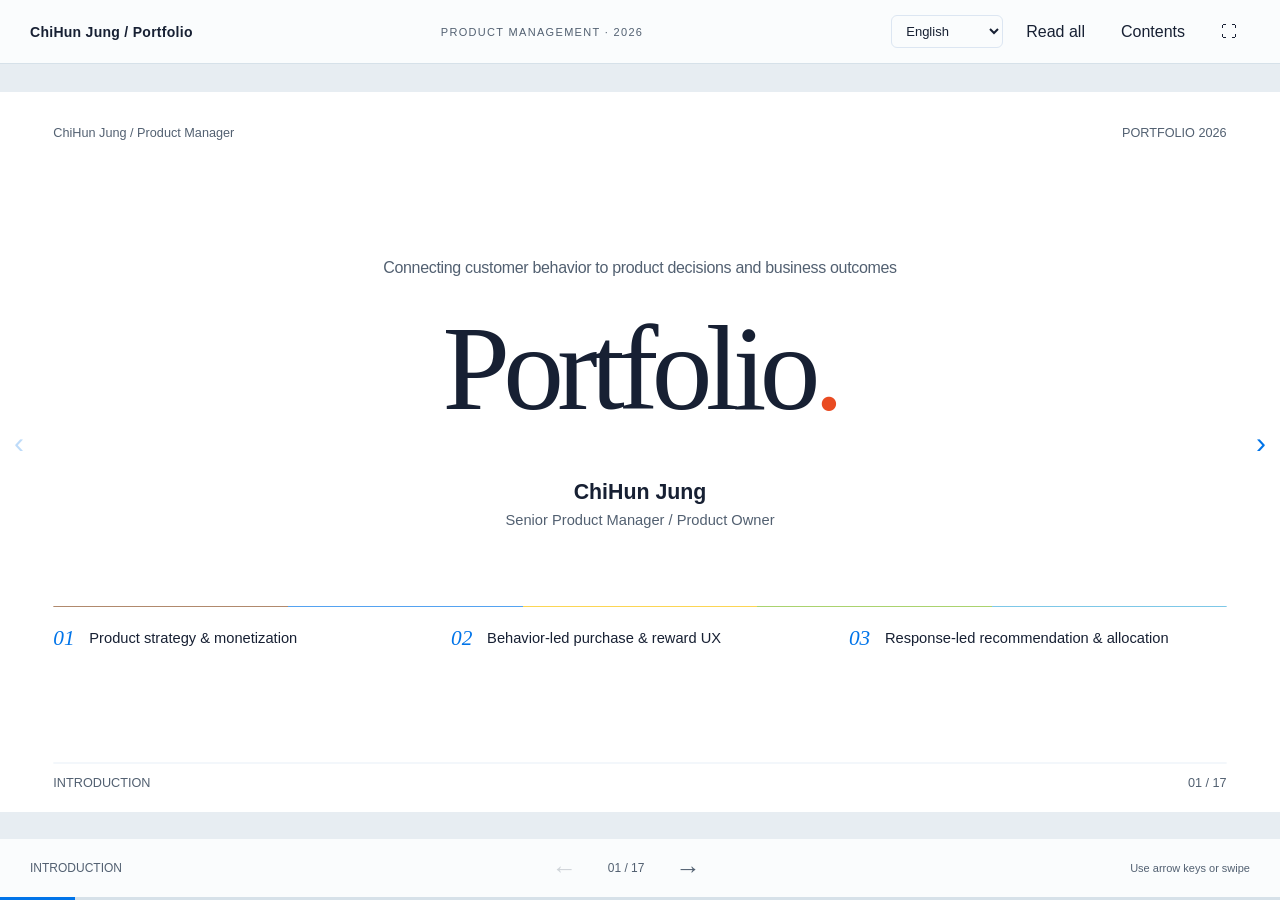
==== commit e904e0a3: "Publish bilingual 17-slide portfolio and latest slide updates" ====
--- a/index.html
+++ b/index.html
@@ -5,14 +5,16 @@
 <meta name="description" content="제품 전략, 구매·보상 경험, 추천·배정 판단을 담은 ChiHun Jung의 Product Management Portfolio.">
 <meta name="theme-color" content="#0074E9"><title>ChiHun Jung | Product Management Portfolio</title>
 <link rel="icon" href="./assets/coupang-favicon.png?v=20261111" type="image/png" sizes="32x32">
-<link rel="stylesheet" href="./css/style.css?v=20261111-matching-rnd">
-<script defer src="./js/portfolio-data.js?v=20261111-matching-rnd"></script>
-<script defer src="./js/main.js?v=20261111-matching-rnd"></script>
+<link rel="stylesheet" href="./css/style.css?v=20261112-english-v4">
+<script defer src="./js/locales/ko.js?v=20261112-english-v4"></script>
+<script defer src="./js/locales/en.js?v=20261112-english-v4"></script>
+<script defer src="./js/portfolio-data.js?v=20261112-english-v4"></script>
+<script defer src="./js/main.js?v=20261112-english-v4"></script>
 </head>
 <body>
 <a class="skip" href="#slide-content">본문으로 이동</a>
 <section class="presentation" aria-label="포트폴리오 프레젠테이션">
-<header class="topbar"><a href="#cover" class="wordmark">ChiHun Jung / Portfolio</a><span class="edition">PRODUCT MANAGEMENT · 2026</span><nav aria-label="주요 탐색"><button id="mode-toggle">이어 읽기</button><button id="toc-open">목차</button><button id="fullscreen" aria-label="전체 화면">⛶</button></nav></header>
+<header class="topbar"><a href="#cover" class="wordmark">ChiHun Jung / Portfolio</a><span class="edition">PRODUCT MANAGEMENT · 2026</span><nav aria-label="주요 탐색"><select id="language-select" aria-label="언어 선택"><option value="ko">한국어</option><option value="en">English</option></select><button id="mode-toggle">이어 읽기</button><button id="toc-open">목차</button><button id="fullscreen" aria-label="전체 화면">⛶</button></nav></header>
 <main id="stage"><button id="side-previous" class="side-arrow side-left" aria-label="이전 슬라이드">‹</button><button id="side-next" class="side-arrow side-right" aria-label="다음 슬라이드">›</button><div id="slide-content" tabindex="-1"></div></main>
 <footer class="deck-footer"><span id="section-name"></span><div class="navigation"><button id="previous" aria-label="이전 슬라이드">←</button><span id="counter" aria-live="polite"></span><button id="next" aria-label="다음 슬라이드">→</button></div><span class="key-hint">방향키 또는 스와이프로 이동</span></footer><div class="progress-track"><div id="progress"></div></div>
 </section>
--- a/css/style.css
+++ b/css/style.css
@@ -90,6 +90,19 @@
   background:transparent;
   padding:9px 13px;
 }
+#language-select {
+  font:inherit;
+  font-size:13px;
+  color:var(--ink);
+  background:transparent;
+  border:1px solid var(--line);
+  border-radius:6px;
+  width:112px;
+  flex-shrink:0;
+  padding:7px 28px 7px 10px;
+}
+#language-select:focus-visible { outline:3px solid var(--secondary); outline-offset:3px; }
+.locale-draft-label { color:inherit; font-weight:600; }
 .topbar button:hover,.deck-footer button:hover {
   background:var(--tint);
 }
@@ -743,22 +756,25 @@
 .event-ux-decisions span,.event-before-note>span { font-size:19px; color:var(--secondary); }
 .event-ux-decisions p,.event-before-note p { font-size:20px; line-height:1.5; margin-top:7px; }
 .event-before-note { margin-top:20px; min-height:62px; }
-.metric-pair { display:grid; grid-template-columns:1fr 1fr; gap:30px; margin-bottom:24px; }
+.metric-pair { display:grid; grid-template-columns:1fr 1fr; gap:30px; margin-bottom:16px; }
 .metric-pair>section { background:var(--tint); border-radius:12px; padding:22px 36px; display:grid; grid-template-columns:1fr auto; gap:8px 28px; align-items:center; }
 .metric-pair h3 { font-size:24px; }
 .metric-pair strong { font-size:62px; line-height:1.1; color:var(--primary); grid-column:2; grid-row:1/3; font-weight:600; letter-spacing:-.04em; }
 .metric-pair p { font-size:22px; }
 .purchase-results-bottom { display:grid; grid-template-columns:1.05fr 1fr; gap:32px; }
+.event-analysis-note { margin-top:14px; font-size:19px; line-height:1.45; color:var(--muted); }
+.event-analysis-note strong { color:var(--ink); font-weight:600; }
+.event-analysis-note p+p { margin-top:4px; }
 .purchase-results-bottom h2 { font-size:27px; margin-bottom:12px; }
-.event-outcome { padding:26px 28px; background:white; border:1px solid var(--line); border-radius:12px; }
+.event-outcome { padding:18px 28px; background:white; border:1px solid var(--line); border-radius:12px; }
 .event-outcome .caption { font-size:20px; }
-.event-outcome table { font-size:21px; margin:16px 0; }
+.event-outcome table { font-size:21px; margin:12px 0; }
 .event-outcome th,.event-outcome td { padding:12px 14px; }
 .event-outcome th { font-size:19px; }
 .event-result-reading { margin-top:18px; }
 .event-result-reading strong { font-size:22px; }
 .event-result-reading p { font-size:20px; color:var(--muted); margin-top:8px; }
-.learning-panel { background:white; border:1px solid var(--line); border-radius:12px; padding:26px 30px; }
+.learning-panel { background:white; border:1px solid var(--line); border-radius:12px; padding:18px 30px; }
 .learning-panel>p { line-height:1.4; font-size:22px; margin-top:10px; }
 .learning-panel .caption { font-size:19px; }
 .event-index-pair { display:flex; gap:26px; margin:18px 0 14px; font-size:21px; }
@@ -767,59 +783,92 @@
 .event-next h3 { font-size:24px; margin:8px 0; }
 .event-next p { font-size:21px; line-height:1.45; }
 .event-next .caption { margin-top:8px; }
-/* Recommendation: operating constraints, shipped policy and research are distinct. */
-.variant-matching-problem .slide-header,.variant-matching-execution .slide-header,.variant-matching-results .slide-header { margin-bottom:26px; }
-.variant-matching-problem .slide-heading,.variant-matching-execution .slide-heading,.variant-matching-results .slide-heading { margin-bottom:24px; }
-.recommendation-process { display:grid; grid-template-columns:1fr 35px 1fr 35px 1.2fr; gap:18px; align-items:center; margin-bottom:24px; }
-.recommendation-process section { padding:20px 28px; background:var(--tint); border-radius:12px; }
-.recommendation-process .caption { color:var(--secondary); font-size:18px; }
-.recommendation-process h3 { font-size:24px; display:inline; margin-left:12px; }
-.recommendation-process p { font-size:21px; margin-top:8px; color:var(--muted); }
-.recommendation-analysis { display:grid; grid-template-columns:1.2fr 1fr; gap:28px; }
-.rank-model,.allocation-question,.implemented-policy,.expected-value-model,.first-release-results,.research-agenda { border:1px solid var(--line); border-radius:14px; background:white; padding:24px 32px; }
-.recommendation-analysis .tag,.recommendation-execution .tag,.recommendation-results .tag { font-size:18px; }
-.rank-model h2,.expected-value-model h2,.implemented-policy h2 { font-size:27px; margin:12px 0 14px; }
-.rank-equation { font-size:29px; line-height:1.5; font-weight:650; letter-spacing:-.025em; background:var(--tint); padding:16px 20px; border-radius:10px; white-space:nowrap; }
-.rank-definitions { display:grid; grid-template-columns:repeat(3,1fr); gap:12px; margin:18px 0; }
-.rank-definitions p { font-size:20px; color:var(--muted); }
-.rank-definitions b { display:block; margin-bottom:5px; color:var(--secondary); }
-.rank-implication { border-top:1px solid var(--line); padding-top:16px; }
-.rank-implication strong { font-size:23px; }
-.rank-implication p { font-size:20px; color:var(--muted); margin-top:8px; line-height:1.5; }
-.slot-distinction { display:grid; grid-template-columns:1fr 1.25fr; gap:20px; padding-bottom:22px; border-bottom:1px solid var(--line); }
-.slot-distinction>div+div { border-left:1px solid var(--line); padding-left:20px; }
-.slot-distinction span { display:block; color:var(--muted); font-size:19px; }
-.slot-distinction strong { display:block; font-size:25px; color:var(--secondary); margin:10px 0 8px; }
-.slot-distinction small { font-size:18px; color:var(--muted); }
-.allocation-question article { margin-top:20px; }
-.allocation-question h3 { font-size:23px; margin-bottom:12px; }
-.response-evidence>div { display:grid; grid-template-columns:1fr 1fr; gap:22px; }
-.response-evidence section { padding:14px 18px; background:var(--tint); border-radius:8px; }
-.response-evidence section span { display:block; font-size:19px; color:var(--muted); }
-.response-evidence section strong { display:block; font-size:31px; line-height:1.2; color:var(--secondary); margin-top:8px; }
-.response-evidence>p { font-size:18px; color:var(--muted); margin-top:10px; }
-.allocation-cost { font-size:20px; line-height:1.5; color:var(--muted); margin-top:18px; padding-top:16px; border-top:1px solid var(--line); }
-.recommendation-execution { display:grid; grid-template-columns:.95fr 1.2fr; gap:28px; }
-.implemented-policy>h3,.history-release h3 { font-size:23px; }
-.exposure-caps { margin:16px 0; }
-.exposure-caps>div { display:flex; align-items:center; justify-content:space-between; padding:12px 18px; gap:20px; border-bottom:1px solid var(--line); font-size:21px; }
-.exposure-caps>div:last-child { background:var(--tint); border-radius:8px; border-bottom:0; }
-.exposure-caps strong { white-space:nowrap; color:var(--secondary); font-size:23px; }
-.policy-preserved { font-size:19px; color:var(--muted); line-height:1.5; }
-.history-release { margin-top:24px; padding-top:20px; border-top:1px solid var(--line); }
-.history-release p { font-size:21px; line-height:1.5; margin-top:10px; }
-.probability-definitions { display:flex; gap:32px; font-size:22px; color:var(--muted); margin:12px 0 16px; }
-.probability-definitions b { color:var(--secondary); }
-.expectation-formulas { display:grid; grid-template-columns:1fr 1fr; gap:18px; }
-.expectation-formulas>div { border-radius:10px; background:var(--tint); padding:20px; }
-.expectation-formulas span { font-size:20px; display:block; }
-.expectation-formulas strong { font-size:36px; line-height:1.2; display:block; margin-top:12px; color:var(--secondary); font-weight:650; }
-.expectation-reading { font-size:19px; line-height:1.5; color:var(--muted); margin-top:16px; }
-.allocation-objective { border-top:1px solid var(--line); margin-top:18px; padding-top:16px; }
-.allocation-objective .caption { font-size:19px; }
-.allocation-equation { font-size:32px; line-height:1.2; font-weight:650; margin:10px 0; }
-.allocation-objective p { font-size:19px; color:var(--muted); }
-.allocation-objective>strong { display:block; font-size:22px; line-height:1.5; margin-top:16px; }
+/* Recommendation: approved problem and policy previews, scoped to pages 13–14. */
+.variant-matching-results .slide-header { margin-bottom:26px; }
+.variant-matching-results .slide-heading { margin-bottom:24px; }
+.first-release-results,.research-agenda { border:1px solid var(--line); border-radius:14px; background:white; padding:24px 32px; }
+.recommendation-results .tag { font-size:18px; }
+.variant-matching-problem .slide-header { margin-bottom:24px; }
+.variant-matching-problem .slide-heading { margin-bottom:22px; }
+.variant-matching-problem .slide-heading h1 { margin:16px 0 0; }
+.variant-matching-problem .subtitle:empty { display:none; }
+.variant-matching-problem .slide-footer { margin-top:18px; }
+.variant-matching-execution .slide-header { margin-bottom:18px; }
+.variant-matching-execution .slide-heading { margin-bottom:18px; }
+.variant-matching-execution .slide-heading h1 { font-size:46px; margin:16px 0 12px; }
+.variant-matching-execution .subtitle { font-size:22px; }
+.variant-matching-execution .slide-notes { margin-top:20px; font-size:19px; }
+.variant-matching-execution .slide-footer { margin-top:16px; }
+.matching-problem-design,.matching-execution-design { height:100%; line-height:normal; }
+.matching-problem-design { display:flex; flex-direction:column; }
+.matching-problem-design .problem { background:#EDF5FF;border:1px solid #BED6F2;border-radius:14px;padding:22px 34px 24px }
+.matching-problem-design .eyebrow { font-size:20px;font-weight:600;color:#0074E9 }
+.matching-problem-design .problem-flow { display:grid;grid-template-columns:1fr 40px 1.25fr 40px 1.25fr;gap:24px;align-items:center;margin-top:20px }
+.matching-problem-design .problem-flow h2 { font-size:21px;line-height:1.45;font-weight:650 }
+.matching-problem-design .problem-flow .caption { font-size:20px;color:#526071;margin-bottom:8px }
+.matching-problem-design .arrow { font-size:32px;color:#0074E9 }
+.matching-problem-design .red { color:#E94B22 }
+.matching-problem-design .lower { display:grid;grid-template-columns:1fr 1.12fr;gap:54px;margin-top:24px;flex:1;min-height:0 }
+.matching-problem-design .evidence { padding:4px 0 }
+.matching-problem-design .evidence h2 { font-size:28px;line-height:1.4;margin:12px 0 8px }
+.matching-problem-design .caption { font-size:20px;color:#526071;line-height:1.45 }
+.matching-problem-design .bars { margin-top:20px }
+.matching-problem-design .axis { margin-left:175px;margin-right:115px;display:flex;justify-content:space-between;color:#526071;font-size:18px;margin-bottom:14px }
+.matching-problem-design .row { display:grid;grid-template-columns:155px 1fr;gap:20px;align-items:center;margin:20px 0 }
+.matching-problem-design .row-label { font-size:23px }
+.matching-problem-design .track { width:calc(100% - 115px);height:42px;position:relative;display:flex;align-items:center;gap:16px }
+.matching-problem-design .bar { height:24px;background:#0074E9;flex:none;border-radius:2px }
+.matching-problem-design .track b { font-size:29px;font-variant-numeric:tabular-nums;font-weight:650 }
+.matching-problem-design .track:before { content:'';position:absolute;left:0;top:0;bottom:0;border-left:1px solid #DCE6F2 }
+.matching-problem-design .reading { margin-top:24px;border-top:1px solid #DCE6F2;padding-top:20px;font-size:24px;line-height:1.5 }
+.matching-problem-design .reading small { display:block;font-size:19px;color:#526071;margin-top:7px }
+.matching-problem-design .decision { border-left:1px solid #DCE6F2;padding:4px 0 0 44px }
+.matching-problem-design .decision h2 { font-size:32px;line-height:1.4;margin:12px 0 20px;letter-spacing:-.02em }
+.matching-problem-design .model { background:white;border:1px solid #DCE6F2;border-radius:12px;padding:18px 26px }
+.matching-problem-design .model-title { display:flex;justify-content:space-between;align-items:center;font-size:21px }
+.matching-problem-design .model-title span { font-size:19px;color:#526071 }
+.matching-problem-design .formula { font-size:27px;letter-spacing:-.025em;line-height:1.4;margin:16px 0 12px;font-weight:600 }
+.matching-problem-design .definitions { display:flex;gap:30px;font-size:19px;color:#526071 }
+.matching-problem-design .model-note { font-size:19px;color:#526071;line-height:1.5;margin-top:14px }
+.matching-problem-design .distinction { display:flex;gap:24px;font-size:21px;margin-top:22px;line-height:1.5 }
+.matching-problem-design .distinction b { color:#0074E9 }
+.matching-problem-design .distinction>div+div { border-left:1px solid #DCE6F2;padding-left:24px }
+.matching-problem-design .blue { color:#0074E9 }
+.matching-execution-design .columns { display:grid;grid-template-columns:1.36fr 1fr;gap:52px;margin-top:0;height:100%;min-height:0 }
+.matching-execution-design .eyebrow { color:#0074E9;font-size:20px;font-weight:600;line-height:1.5 }
+.matching-execution-design h2 { font-size:29px;line-height:1.4;font-weight:650;letter-spacing:-.025em;margin:9px 0 18px }
+.matching-execution-design .change { margin-top:12px;display:grid;grid-template-columns:1fr 36px 1.35fr;align-items:center;gap:18px;background:#EDF5FF;border-radius:10px;padding:14px 24px }
+.matching-execution-design .label { font-size:19px;color:#526071;line-height:1.4 }
+.matching-execution-design .change strong { display:block;font-size:22px;line-height:1.45;margin-top:5px;font-weight:650 }
+.matching-execution-design .blue { color:#0074E9 }
+.matching-execution-design .small { font-size:19px;line-height:1.5;color:#526071 }
+.matching-execution-design .arrow { font-size:28px;color:#0074E9 }
+.matching-execution-design .analysis-intro { margin:16px 0 10px }
+.matching-execution-design .analysis-intro h3 { font-size:22px;font-weight:650;margin-bottom:5px }
+.matching-execution-design .policy { margin:0;width:100%;border-collapse:collapse;font-size:21px;line-height:1.35;font-variant-numeric:tabular-nums }
+.matching-execution-design .policy th { background:transparent;font-size:19px;color:#526071;font-weight:500;text-align:left;padding:9px 14px;border-bottom:1px solid #BED6F2 }
+.matching-execution-design .policy td { padding:7px 14px;border-bottom:1px solid #DCE6F2 }
+.matching-execution-design .policy th:first-child,.matching-execution-design .policy td:first-child { padding-left:0 }
+.matching-execution-design .policy th:nth-child(3),.matching-execution-design .policy td.cap { text-align:center;background:#EDF5FF }
+.matching-execution-design .policy .cap { color:#0074E9;font-size:27px;font-weight:650 }
+.matching-execution-design .policy .cap small { font-size:19px;font-weight:400 }
+.matching-execution-design .policy .cut { font-weight:400;color:#526071;font-size:19px }
+.matching-execution-design .cut-note { font-size:19px;line-height:1.45;color:#526071;margin-top:10px }
+.matching-execution-design .decision { border-left:3px solid #0074E9;padding-left:18px;margin-top:14px;font-size:21px;line-height:1.5 }
+.matching-execution-design .decision b { font-weight:650 }
+.matching-execution-design .pool { font-size:20px;line-height:1.5;margin-top:12px }
+.matching-execution-design .pool b { font-weight:600 }
+.matching-execution-design .pool span { color:#526071 }
+.matching-execution-design .research { border-left:1px solid #DCE6F2;padding-left:44px }
+.matching-execution-design .research h2 { font-size:28px }
+.matching-execution-design .probabilities { display:flex;gap:32px;font-size:20px;line-height:1.6;margin-bottom:16px }
+.matching-execution-design .probabilities b { font-size:24px;font-weight:650;color:#0074E9 }
+.matching-execution-design .formula-block { padding:14px 0;border-top:1px solid #DCE6F2 }
+.matching-execution-design .formula { font-size:33px;font-weight:600;line-height:1.3;color:#0074E9;margin-bottom:9px }
+.matching-execution-design .formula-label { font-size:21px;font-weight:600;line-height:1.4 }
+.matching-execution-design .research-note { font-size:19px;line-height:1.55;color:#526071;margin-top:12px }
+.matching-execution-design .total { margin-top:12px;background:#EDF5FF;padding:16px 24px;border-radius:10px }
+.matching-execution-design .total .formula { font-size:27px;margin:10px 0 }
 .recommendation-results { display:grid; grid-template-columns:1.3fr 1fr; gap:28px; }
 .recommendation-metrics { display:grid; grid-template-columns:1.25fr 1fr; gap:26px; margin-top:14px; }
 .recommendation-chart .bar-chart figcaption { font-size:21px; line-height:1.25; margin-bottom:10px; }
@@ -850,6 +899,57 @@
 .research-next { margin-top:22px; padding-top:18px; border-top:1px solid var(--line); }
 .research-next h3 { font-size:24px; }
 .research-next p { font-size:21px; line-height:1.5; margin-top:10px; }
+/* Closing: career evidence and contribution, followed by a quiet thank-you page. */
+.variant-career-summary .slide-header { margin-bottom:30px; }
+.variant-career-summary .slide-heading { margin-bottom:28px; }
+.closing-layout { height:100%; display:grid; grid-template-columns:440px minmax(0,1fr); grid-template-rows:minmax(0,1fr) auto; gap:26px 44px; }
+.closing-career { background:var(--tint); border-radius:14px; padding:26px 34px; display:flex; flex-direction:column; justify-content:space-between; }
+.closing-career h2 { color:var(--secondary); }
+.closing-career>div { padding-top:14px; }
+.closing-career>div>span { font-size:19px; color:var(--muted); }
+.closing-career h3 { margin:6px 0 8px; }
+.closing-career p { font-size:22px; line-height:1.5; color:var(--muted); }
+.closing-strengths { display:flex; flex-direction:column; justify-content:space-between; }
+.closing-strengths>section { display:grid; grid-template-columns:205px minmax(0,1fr); gap:24px; padding:10px 0; }
+.closing-strengths>section+section { border-top:1px solid var(--line); }
+.closing-label { color:var(--secondary); font-size:21px; font-weight:600; padding-top:4px; }
+.closing-strengths h2 { font-size:28px; }
+.closing-strengths p { margin-top:8px; font-size:22px; line-height:1.5; }
+.closing-strengths strong { display:block; margin-top:12px; font-size:22px; font-weight:600; }
+.closing-strengths small { display:block; margin-top:5px; font-size:19px; color:var(--muted); }
+.closing-contribution { grid-column:1/-1; border-top:1px solid var(--line); padding-top:22px; display:grid; grid-template-columns:440px minmax(0,1fr); gap:44px; }
+.closing-contribution>span { font-size:22px; font-weight:600; color:var(--secondary); }
+.closing-contribution p { font-size:25px; line-height:1.5; }
+.variant-thank-you .slide-header { margin-bottom:0; }
+.variant-thank-you .slide-footer { margin-top:0; }
+.variant-thank-you .slide-body { display:grid; place-items:center; text-align:center; }
+.thanks-center h1 { font-size:112px; line-height:1.2; letter-spacing:-.045em; margin:22px 0 48px; }
+.thanks-identity { display:flex; flex-direction:column; gap:6px; }
+.thanks-identity strong { font-size:34px; font-weight:600; }
+.thanks-identity span { font-size:23px; color:var(--muted); }
+.thanks-center .thanks-invitation { margin-top:56px; font-size:24px; color:var(--muted); }
+/* English edition: shorter line-height and restrained type, on the same fixed canvas.
+   Keep source notes at 19px; these rules never affect the Korean edition. */
+html[data-locale="en"] .slide-canvas { line-height:1.45; }
+html[data-locale="en"] .slide-heading h1 { font-size:44px; letter-spacing:-.025em; }
+html[data-locale="en"] .subtitle { font-size:22px; }
+html[data-locale="en"] .project-copy h1 { font-size:68px; letter-spacing:-.035em; }
+html[data-locale="en"] .project-summary { font-size:26px; line-height:1.55; }
+html[data-locale="en"] .strategy-cell p { line-height:1.45; }
+html[data-locale="en"] .behavior-heading h2 { font-size:26px; margin-bottom:20px; }
+html[data-locale="en"] .behavior-row { padding-top:20px; padding-bottom:20px; }
+html[data-locale="en"] .behavior-purpose { padding-top:16px; }
+html[data-locale="en"] .first-release-results,
+html[data-locale="en"] .research-agenda { padding:20px 30px; }
+html[data-locale="en"] .matching-problem-design .row { grid-template-columns:220px 1fr; }
+html[data-locale="en"] .matching-problem-design .axis { margin-left:240px; }
+html[data-locale="en"] .matching-problem-design .decision h2 { font-size:30px; }
+html[data-locale="en"] .matching-problem-design .definitions { gap:18px; }
+html[data-locale="en"] .matching-problem-design .model-title { gap:16px; }
+html[data-locale="en"] .matching-execution-design .probabilities { gap:20px; font-size:19px; }
+html[data-locale="en"] .matching-execution-design .policy th { font-size:19px; }
+html[data-locale="en"] .research-agenda article { padding:14px 20px; margin-top:12px; }
+html[data-locale="en"] .research-next { margin-top:16px; padding-top:14px; }
 /* Reading, dialogs and print share the same content renderer. */
 .reading .presentation {
   height:auto;
@@ -958,13 +1058,16 @@
     padding:0 12px;
     gap:10px;
   }
+  #language-select { font-size:11px; width:96px; padding-right:24px; padding-left:8px; }
   .wordmark {
+    min-width:0;
     font-size:12px;
   }
   .edition,.key-hint,.side-arrow {
     display:none;
   }
   .topbar nav {
+    flex-shrink:0;
     gap:0;
   }
   .topbar button {
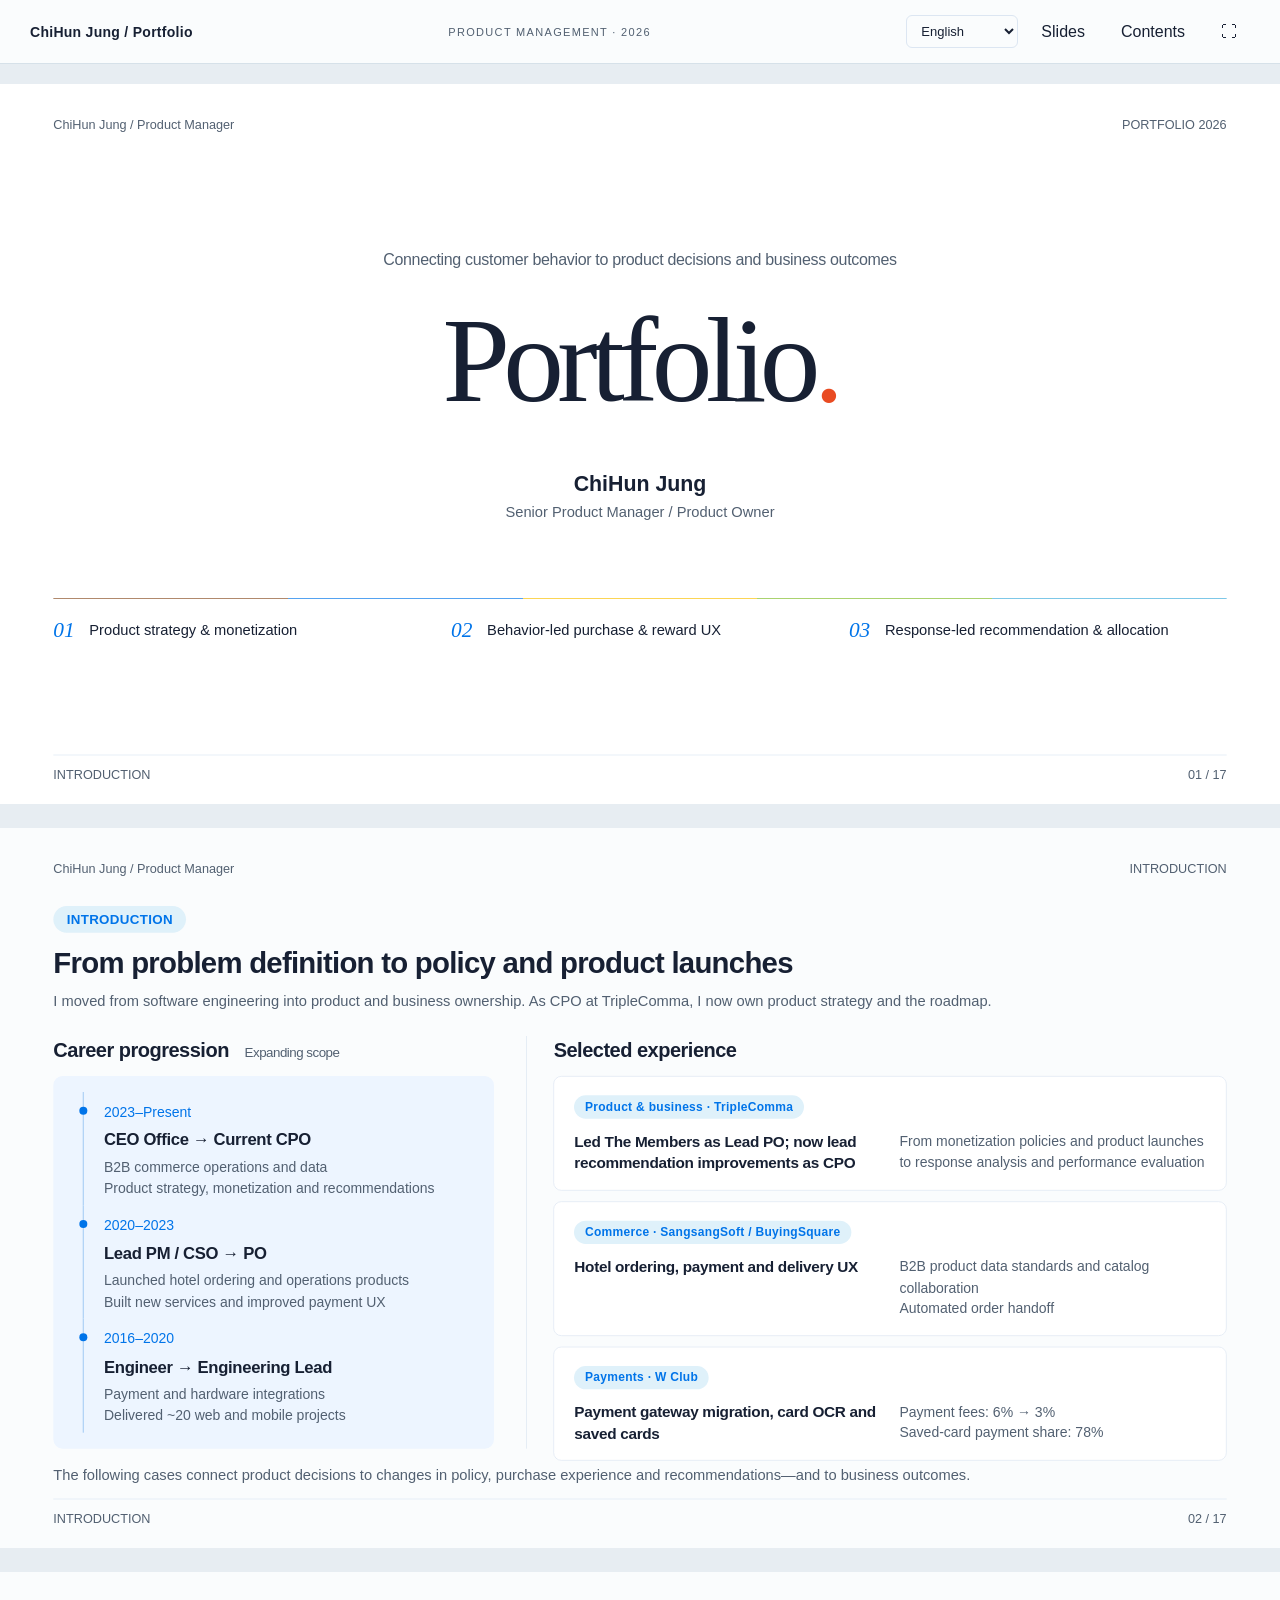
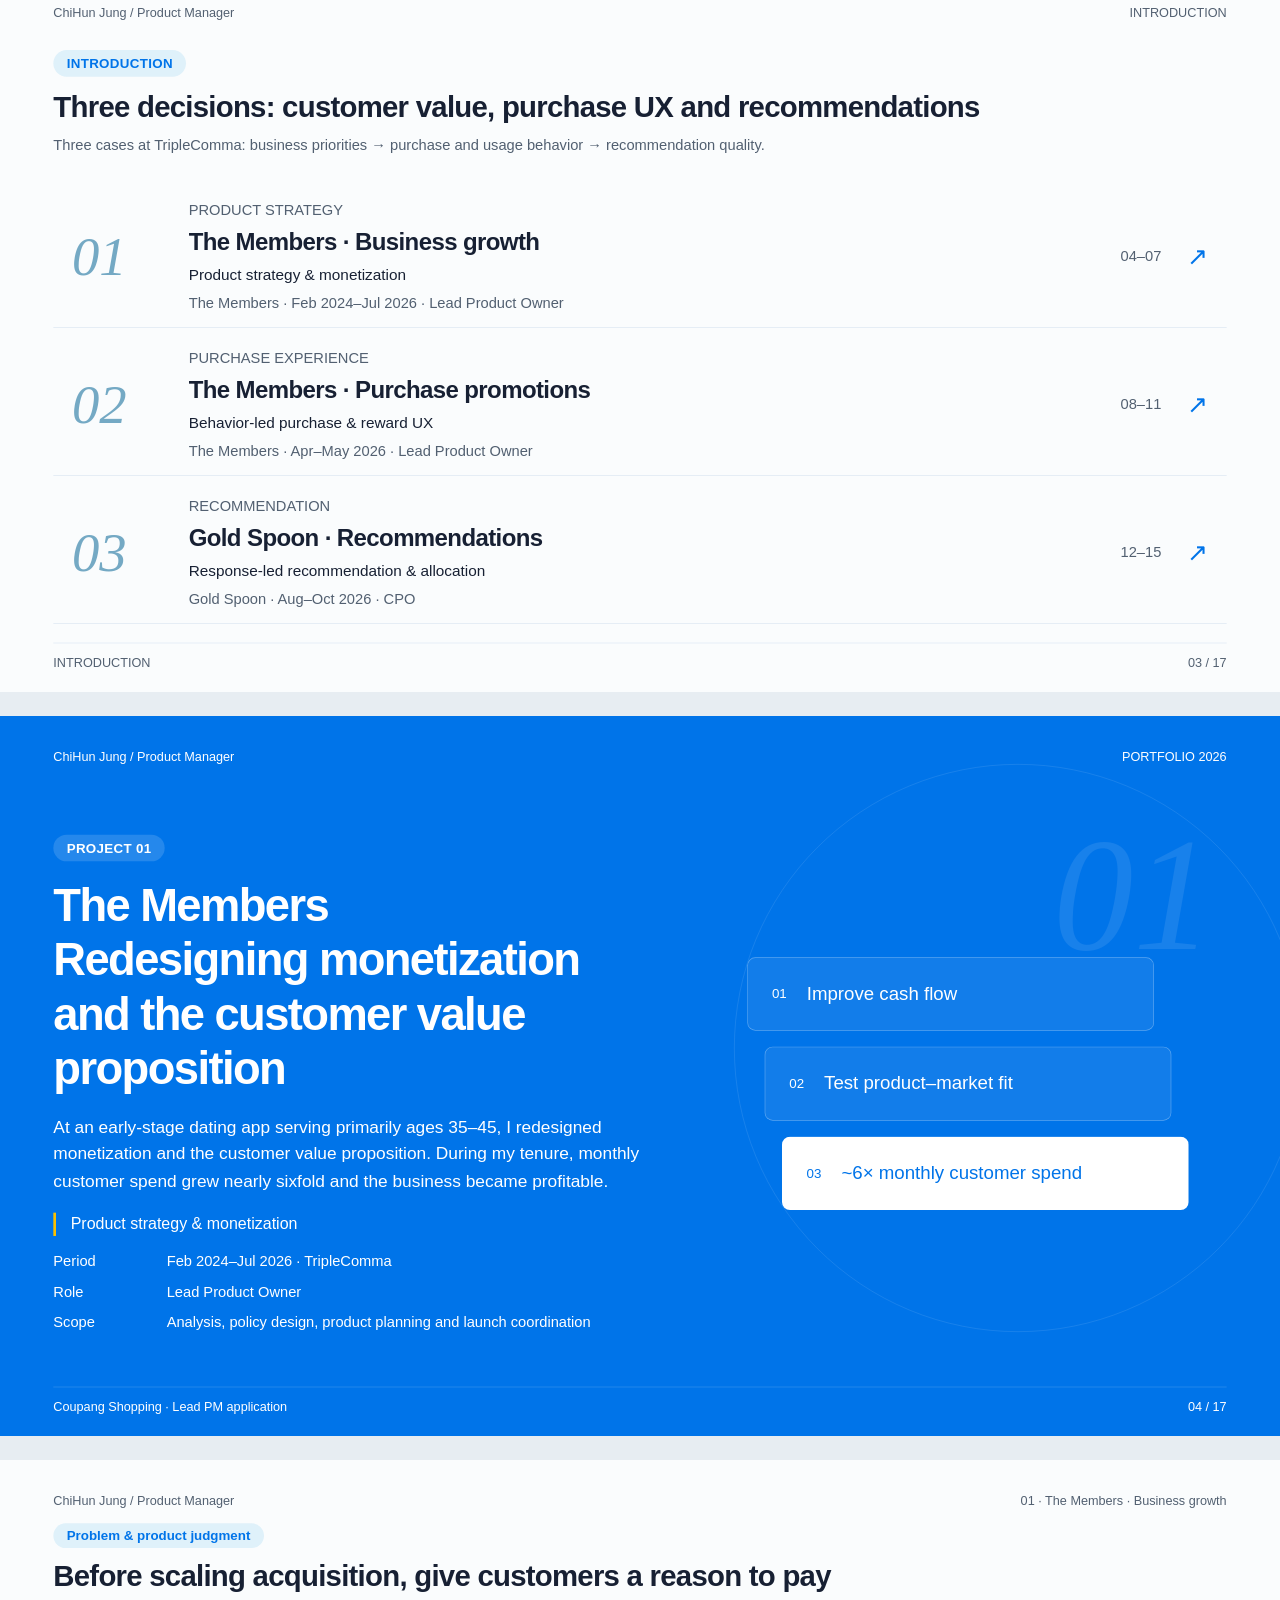
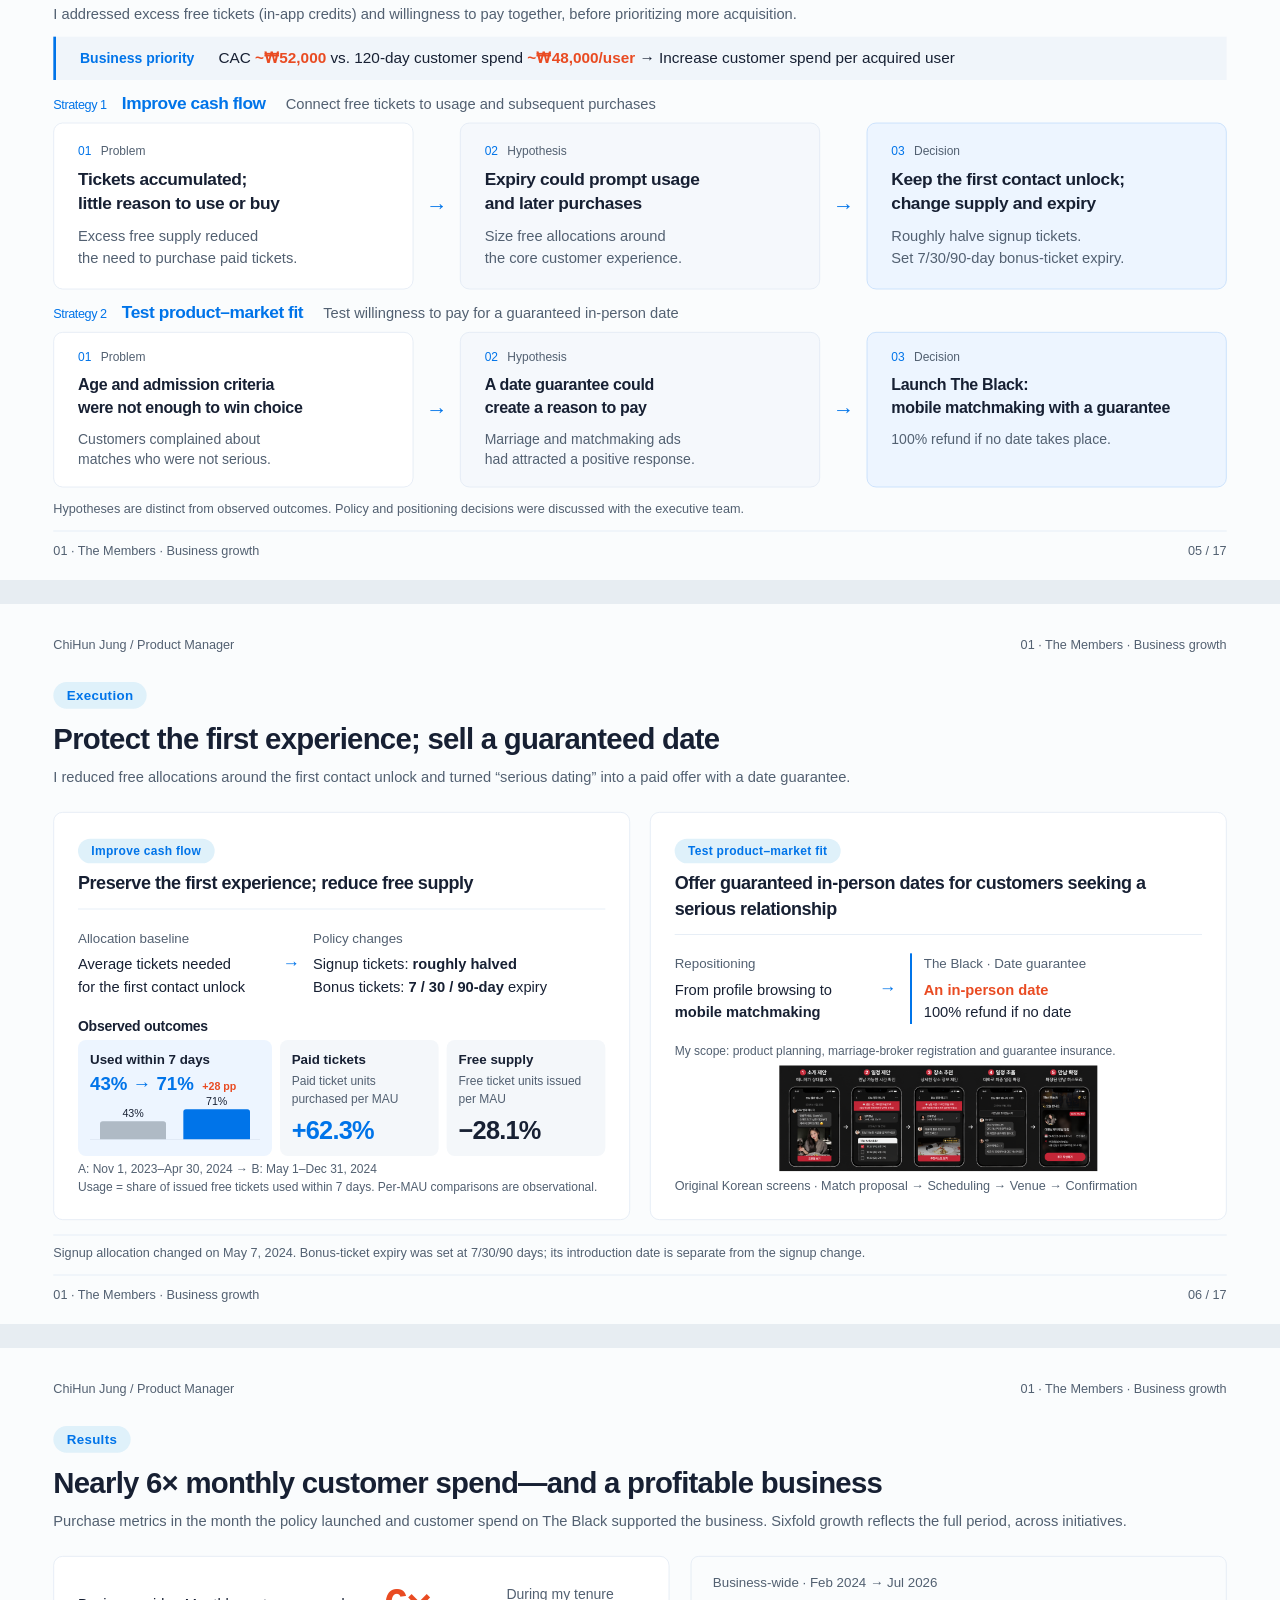
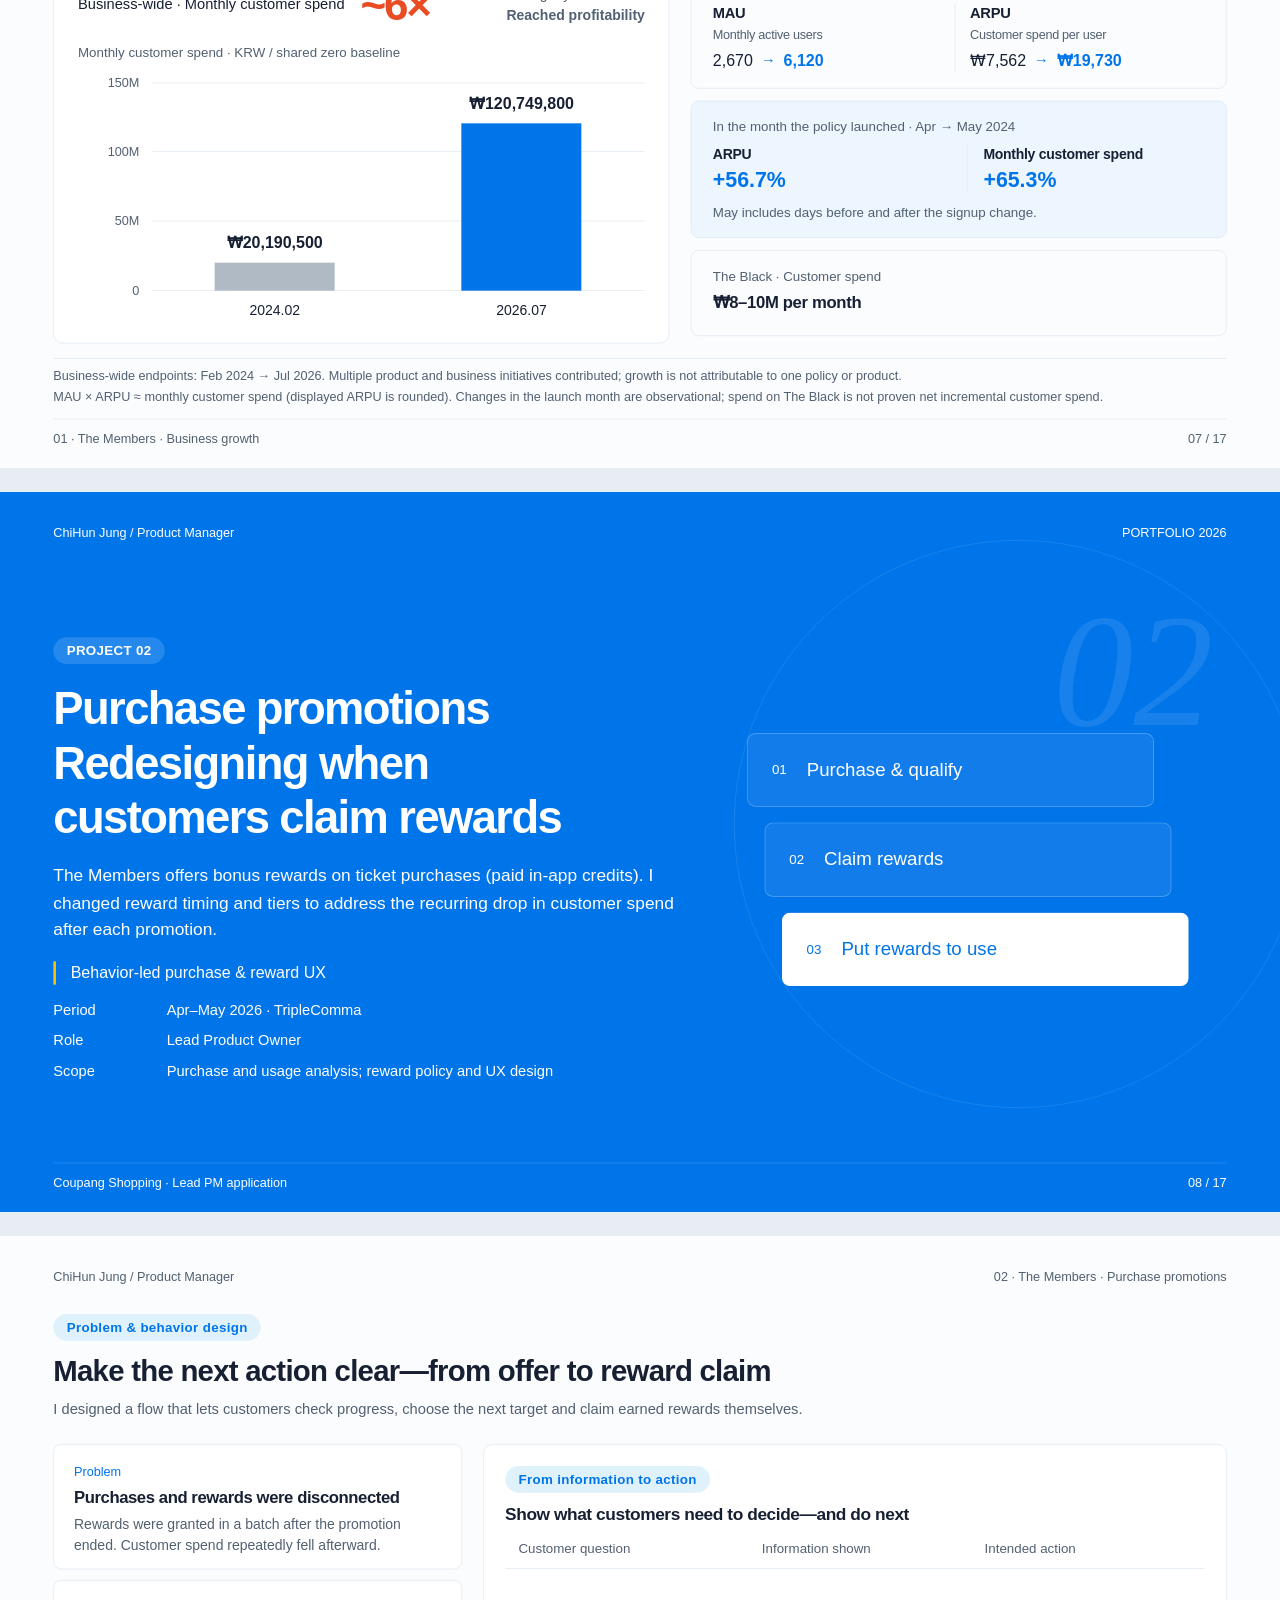
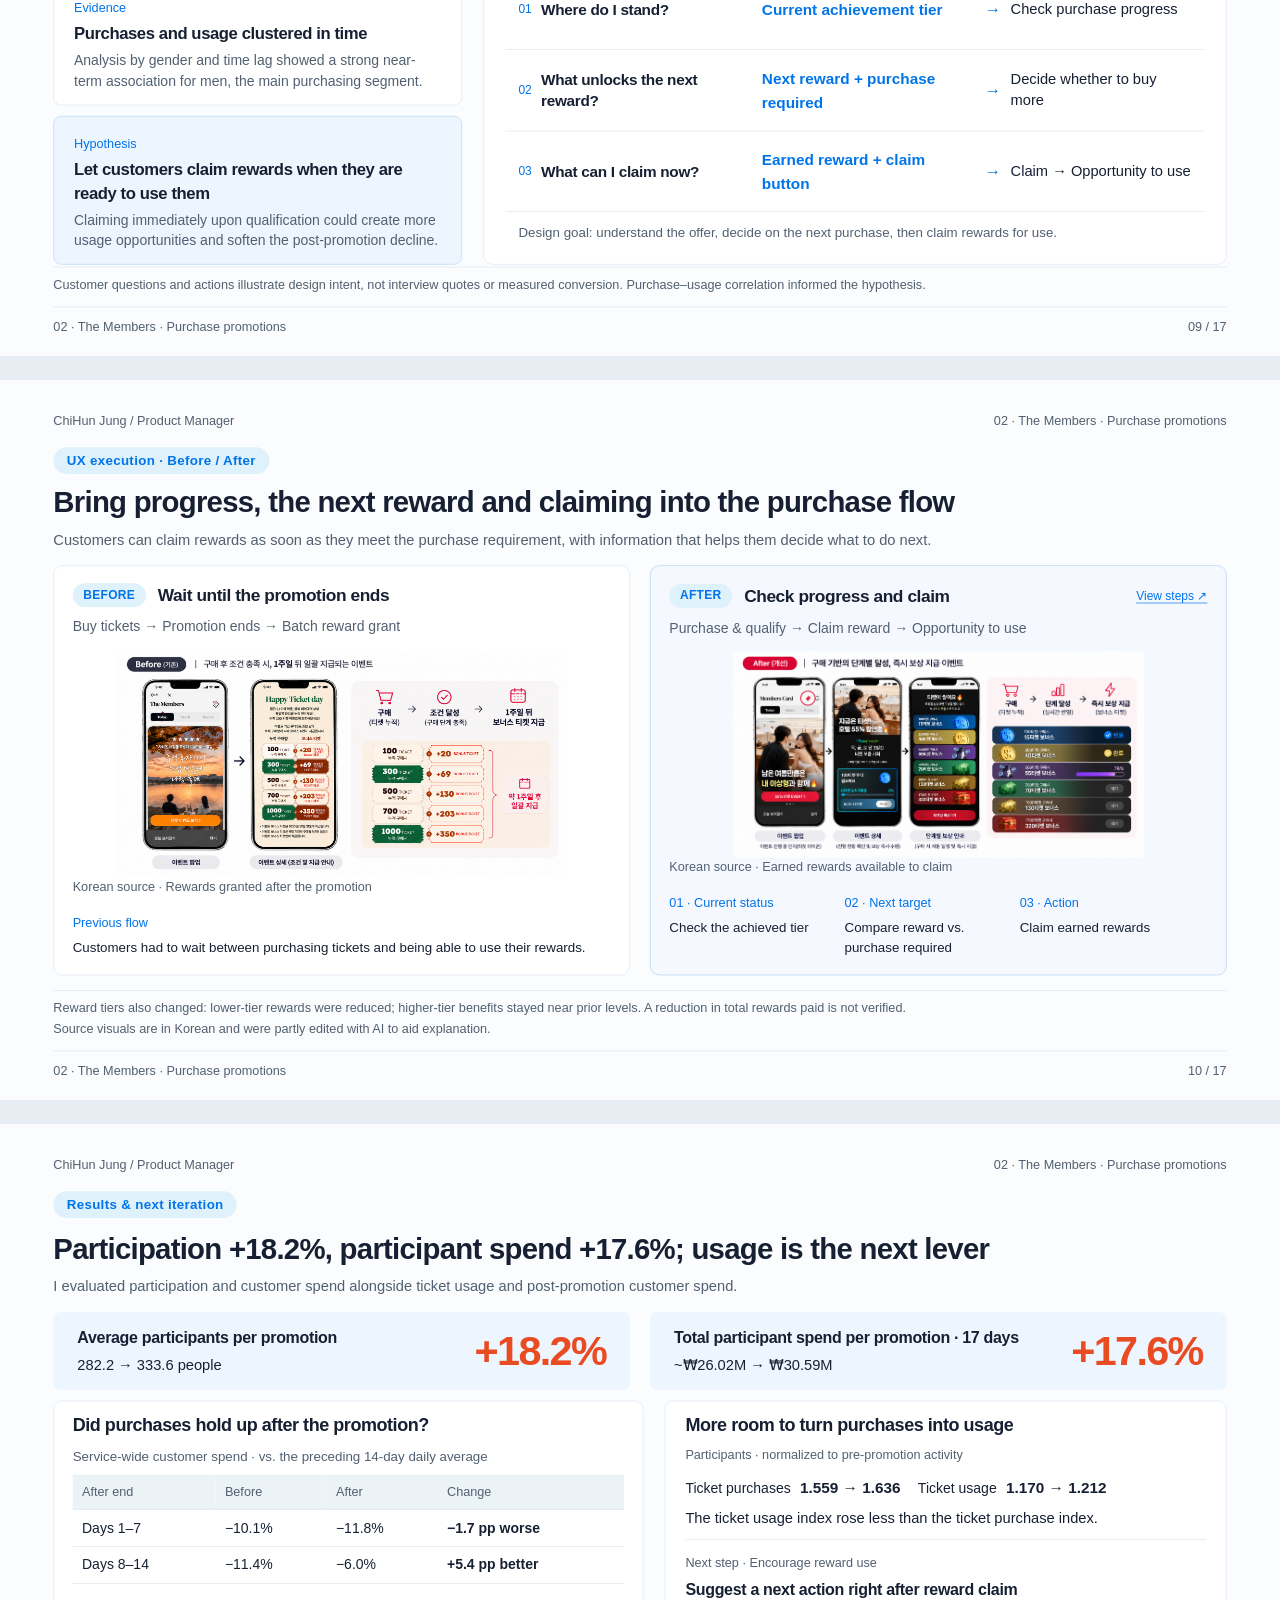
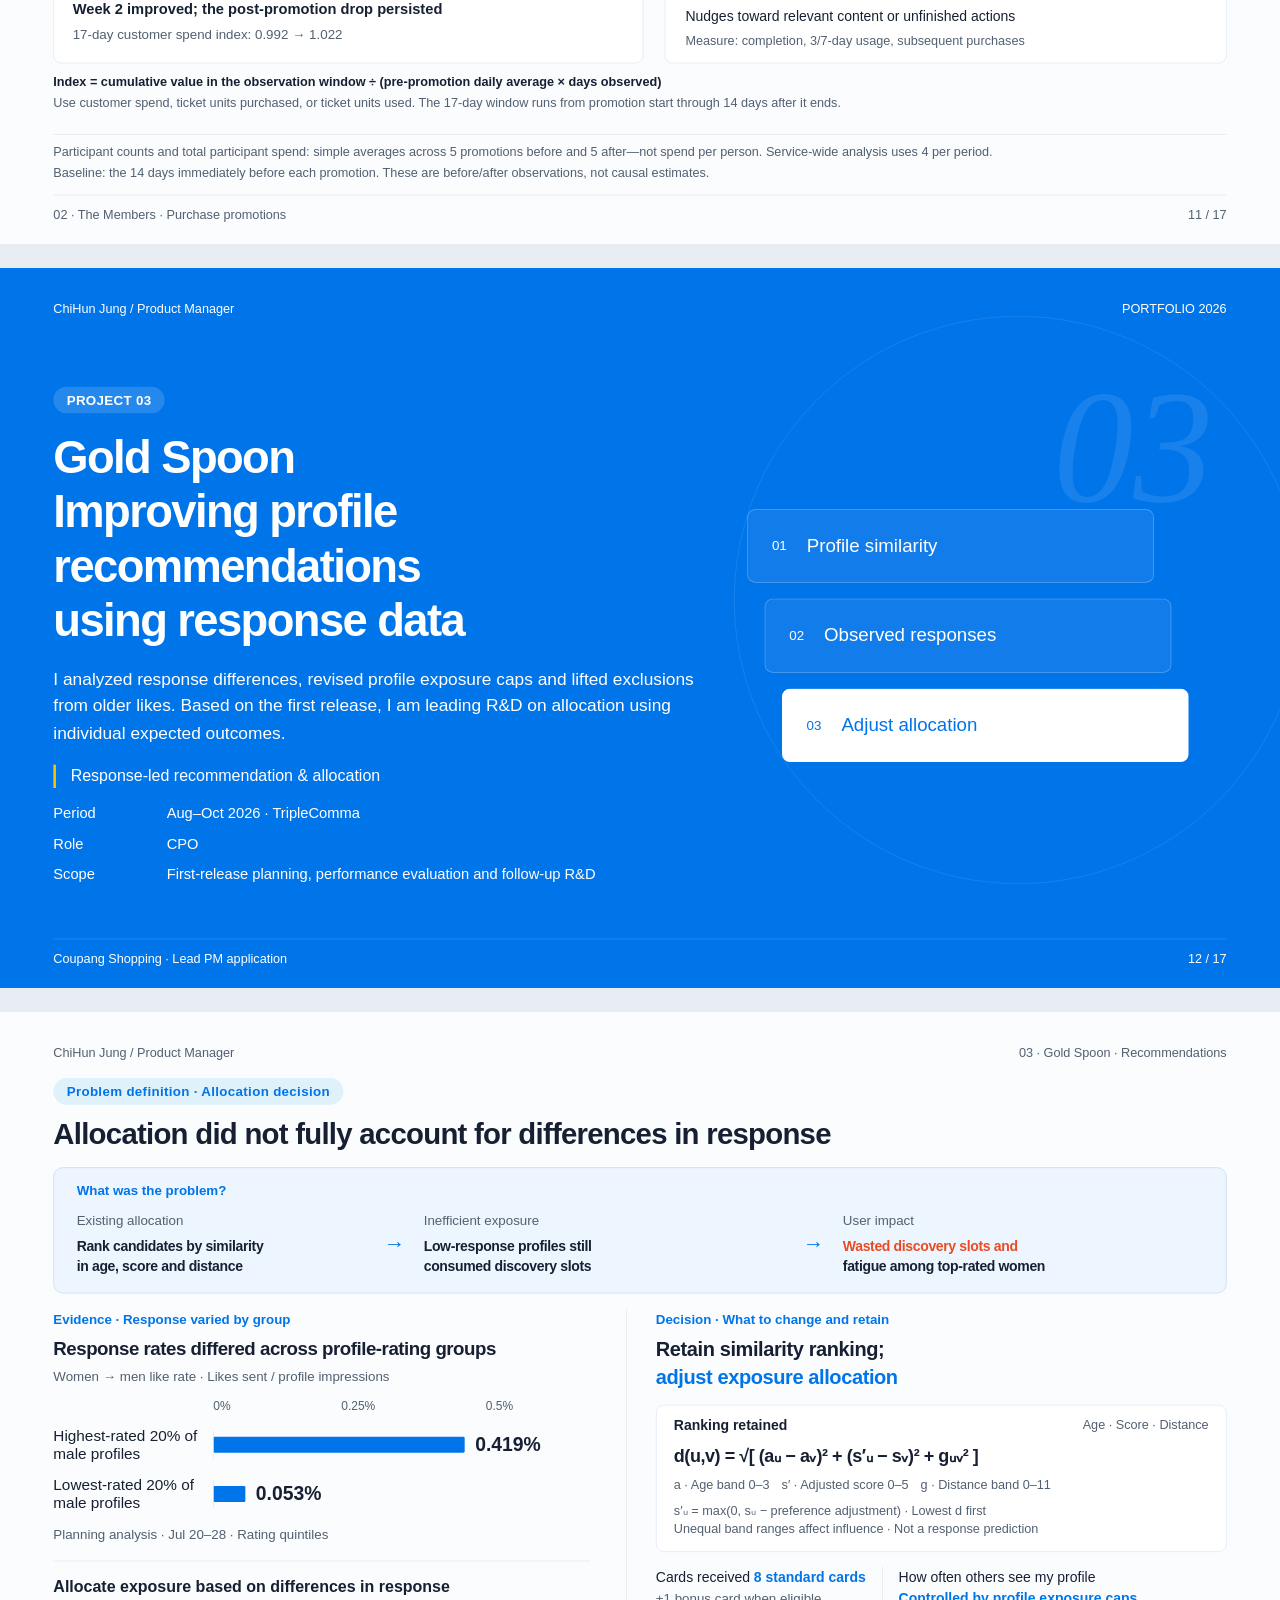
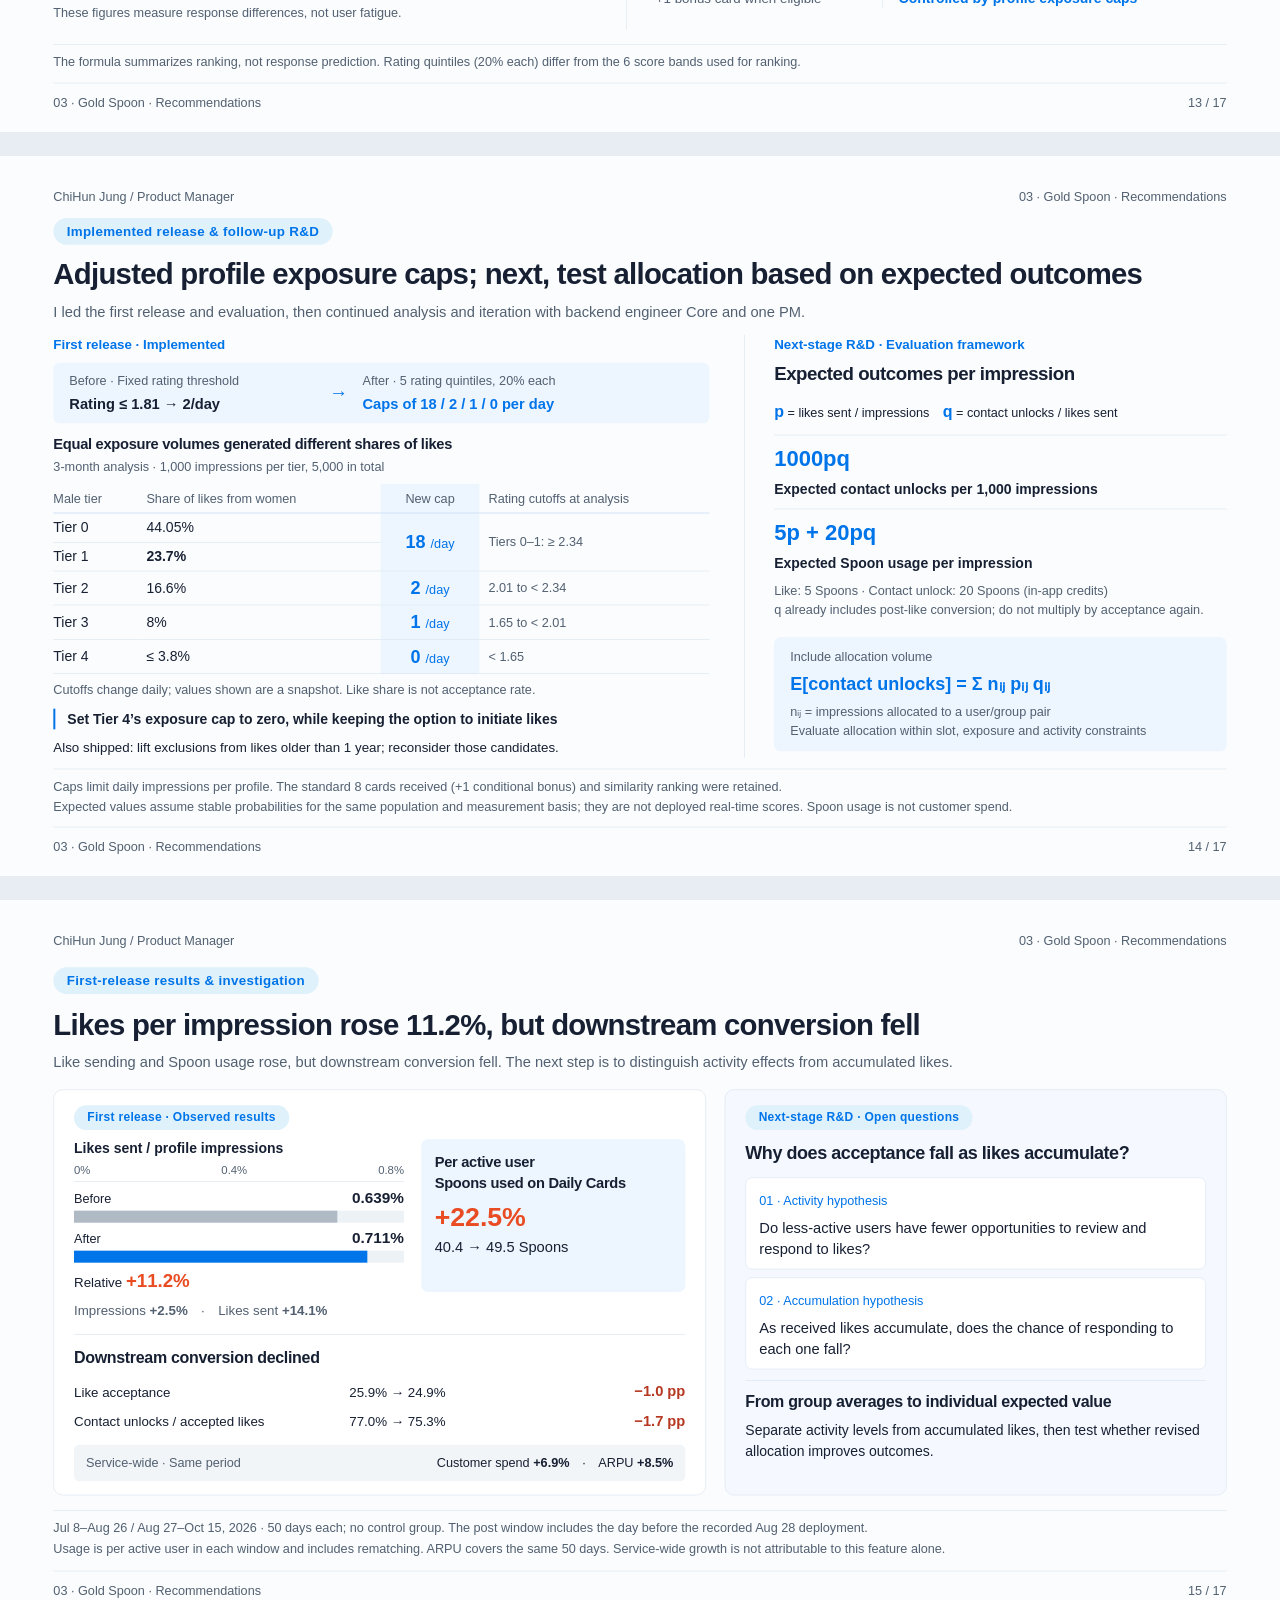
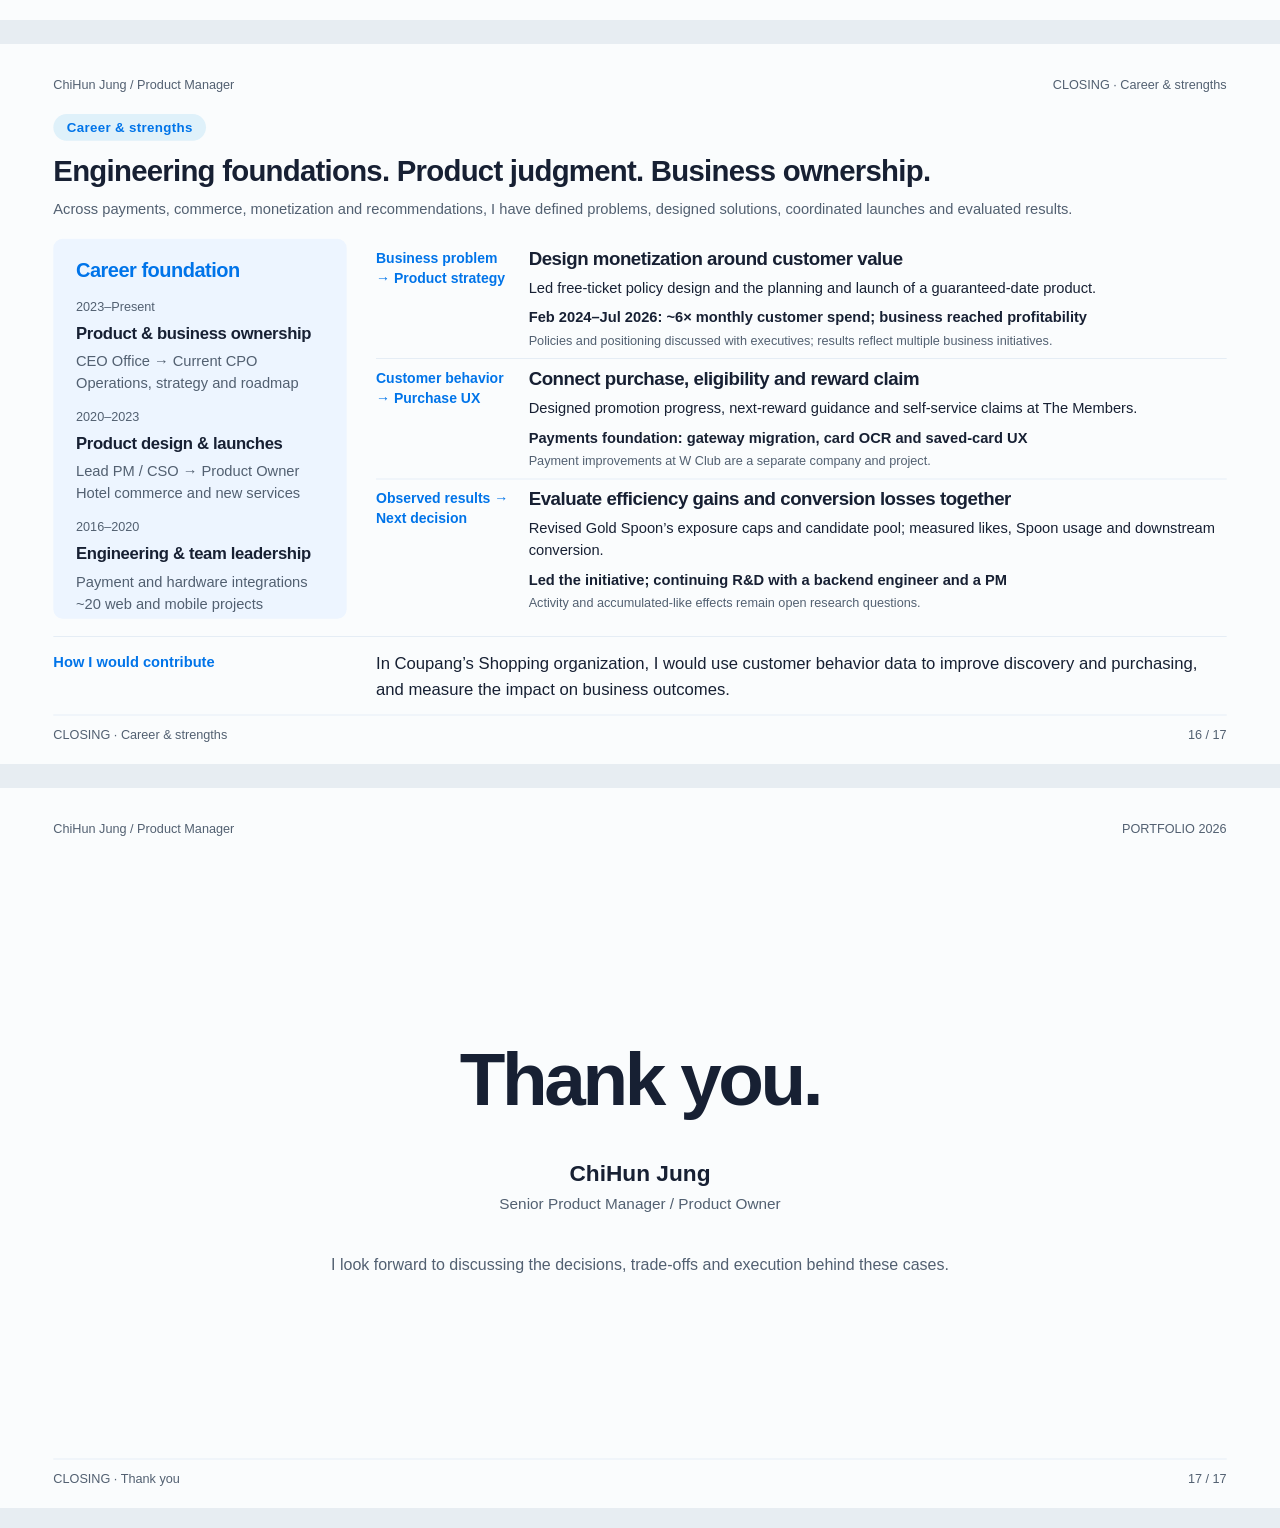
==== commit 7c11aacd: "Center footer navigation and default to read-all mode" ====
--- a/index.html
+++ b/index.html
@@ -5,11 +5,11 @@
 <meta name="description" content="제품 전략, 구매·보상 경험, 추천·배정 판단을 담은 ChiHun Jung의 Product Management Portfolio.">
 <meta name="theme-color" content="#0074E9"><title>ChiHun Jung | Product Management Portfolio</title>
 <link rel="icon" href="./assets/coupang-favicon.png?v=20261111" type="image/png" sizes="32x32">
-<link rel="stylesheet" href="./css/style.css?v=20261112-english-v4">
+<link rel="stylesheet" href="./css/style.css?v=20261112-footer-v1">
 <script defer src="./js/locales/ko.js?v=20261112-english-v4"></script>
 <script defer src="./js/locales/en.js?v=20261112-english-v4"></script>
 <script defer src="./js/portfolio-data.js?v=20261112-english-v4"></script>
-<script defer src="./js/main.js?v=20261112-english-v4"></script>
+<script defer src="./js/main.js?v=20261112-reading-v1"></script>
 </head>
 <body>
 <a class="skip" href="#slide-content">본문으로 이동</a>
--- a/css/style.css
+++ b/css/style.css
@@ -142,8 +142,15 @@
   right:3px;
 }
 .deck-footer {
+  display:grid;
+  grid-template-columns:minmax(0,1fr) auto minmax(0,1fr);
   font-size:12px;
   color:var(--muted);
+}
+.deck-footer #section-name {
+  overflow:hidden;
+  text-overflow:ellipsis;
+  white-space:nowrap;
 }
 .navigation {
   display:flex;
@@ -154,9 +161,12 @@
   font-size:25px;
 }
 #counter {
+  min-width:7ch;
+  text-align:center;
   font-variant-numeric:tabular-nums;
 }
 .key-hint {
+  justify-self:end;
   font-size:11px;
 }
 .progress-track {
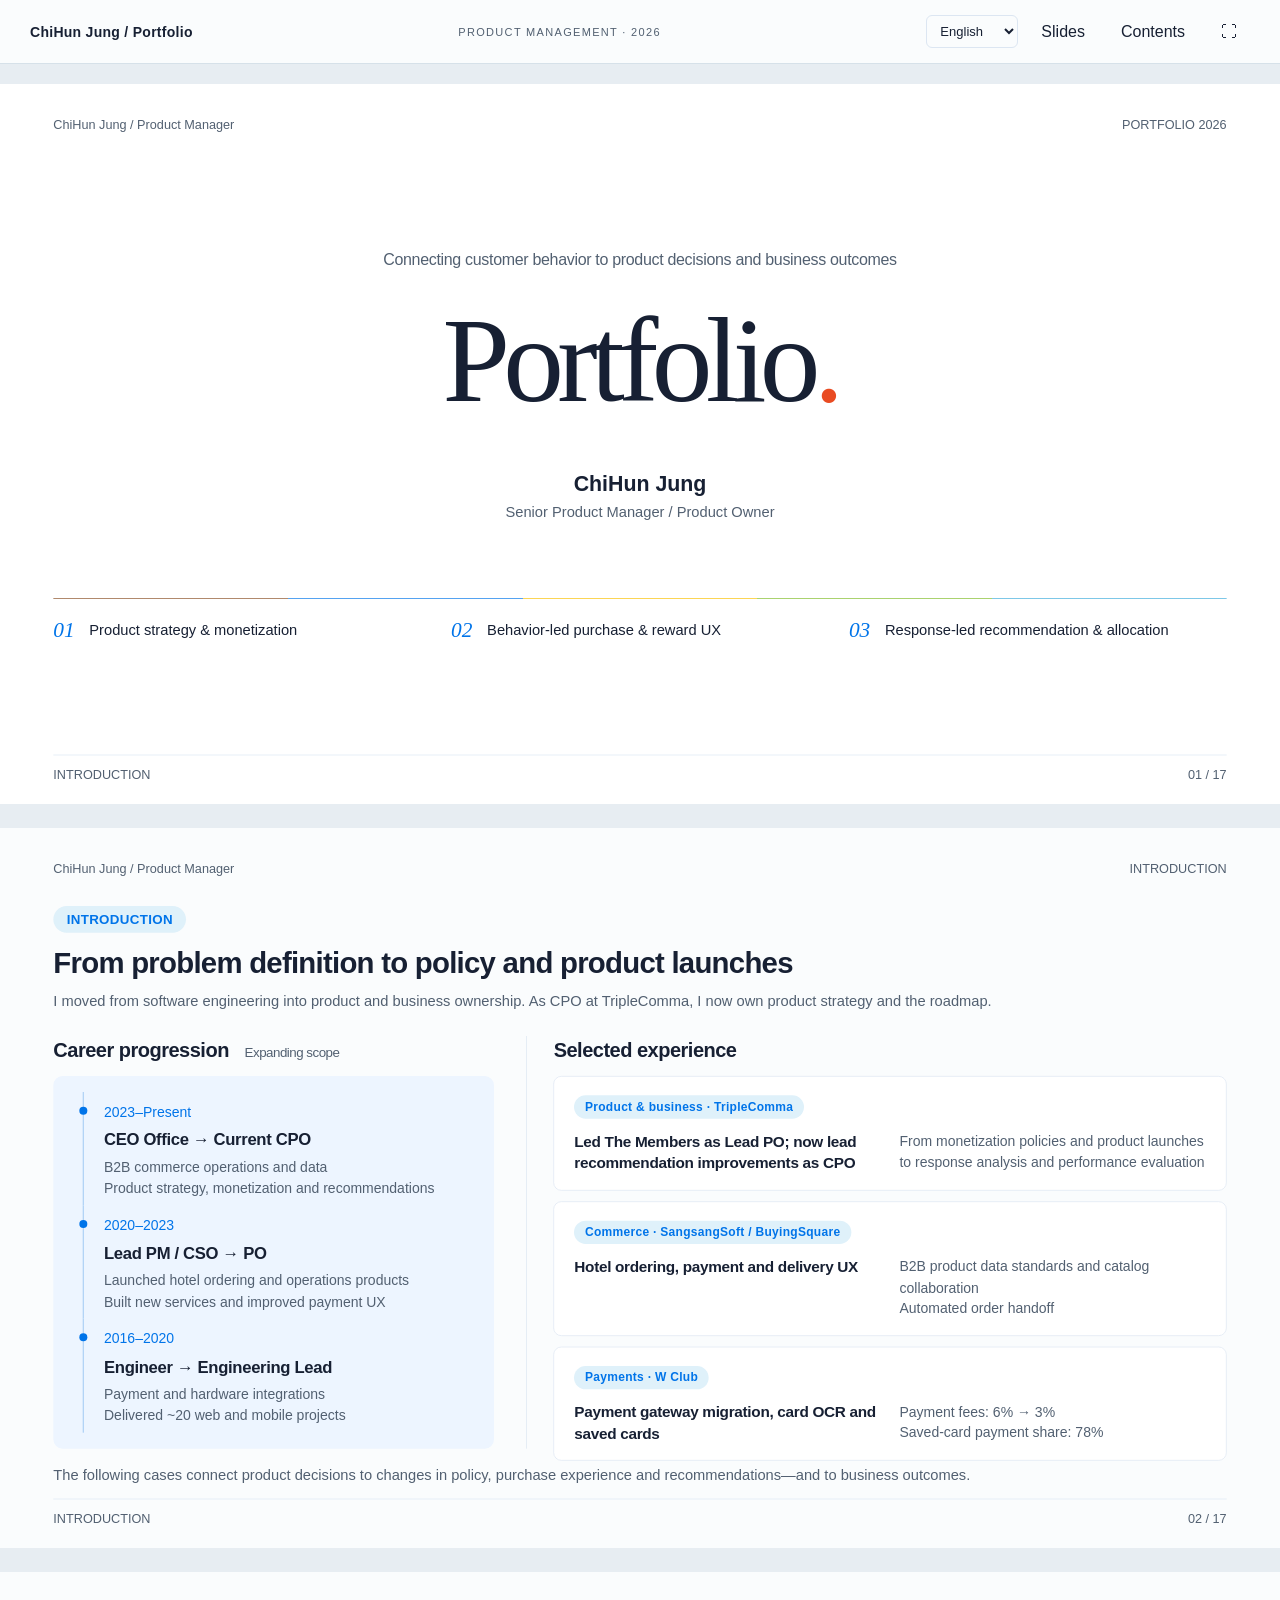
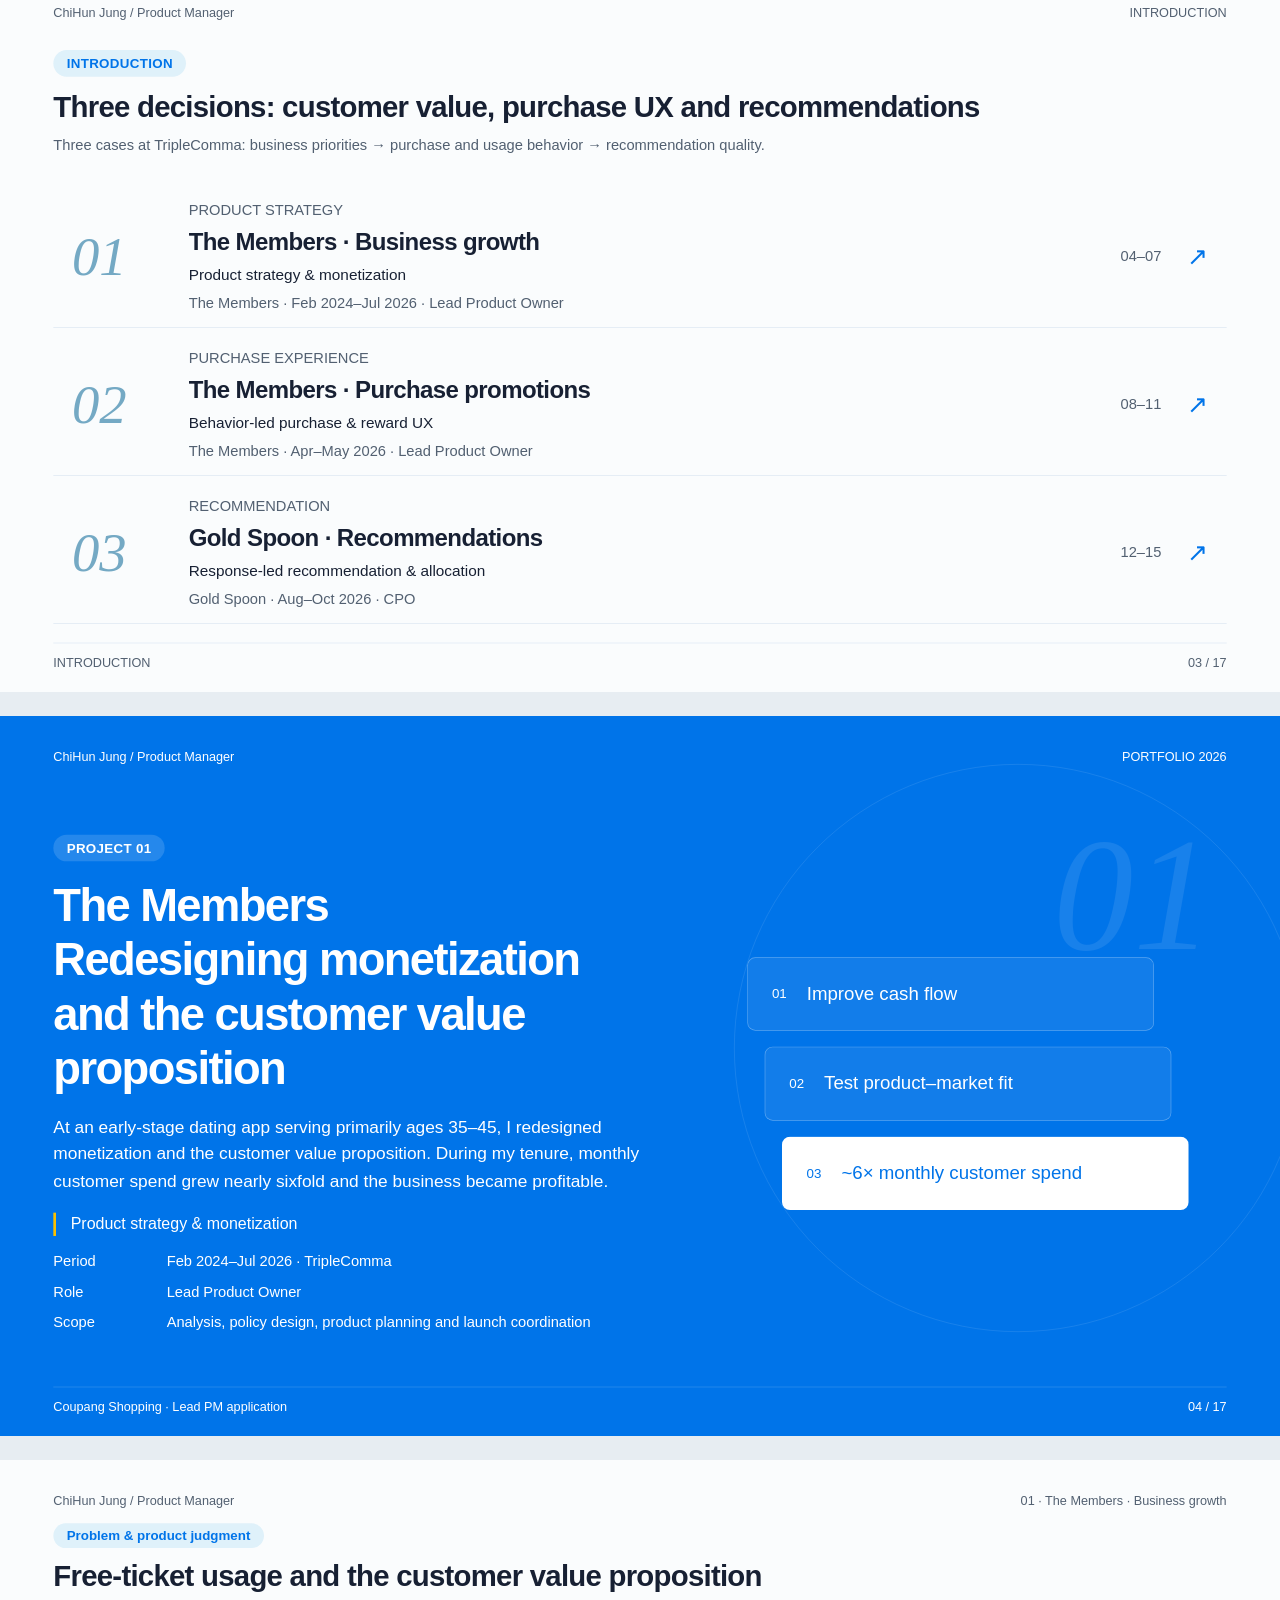
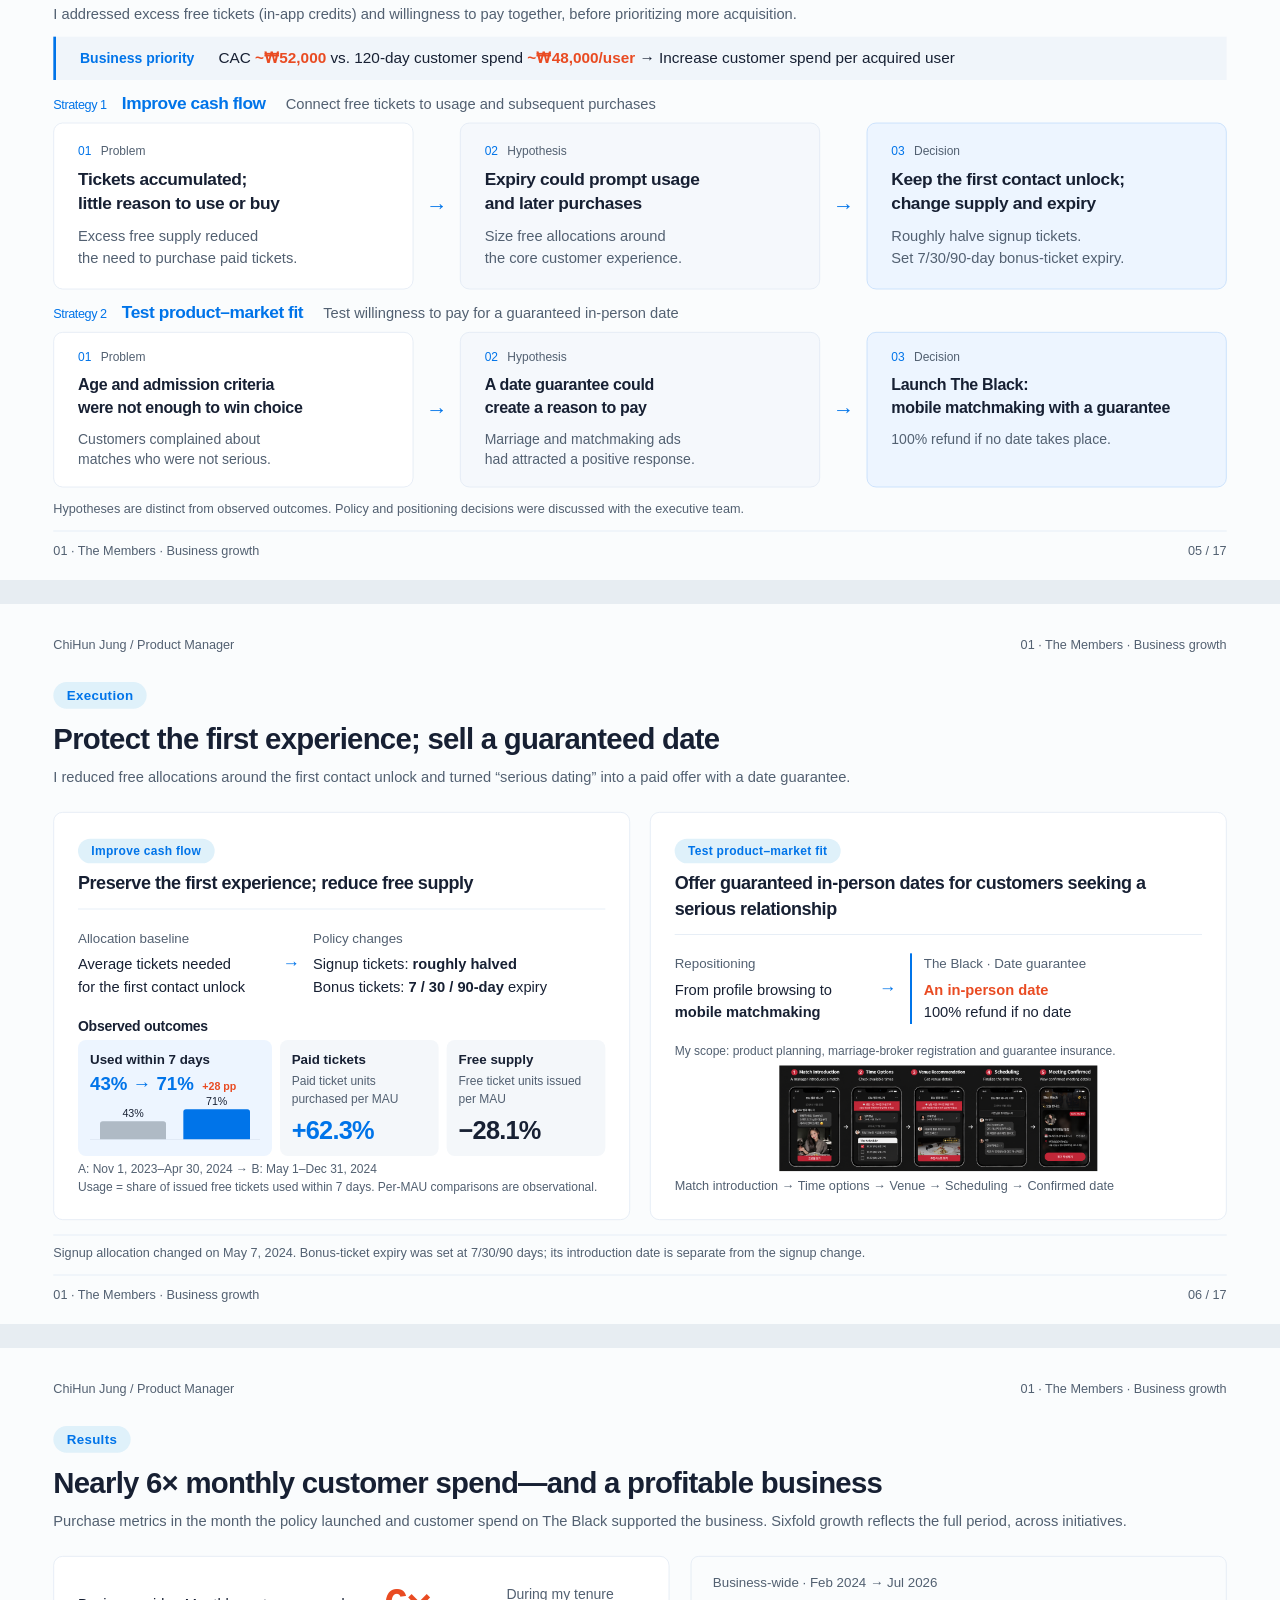
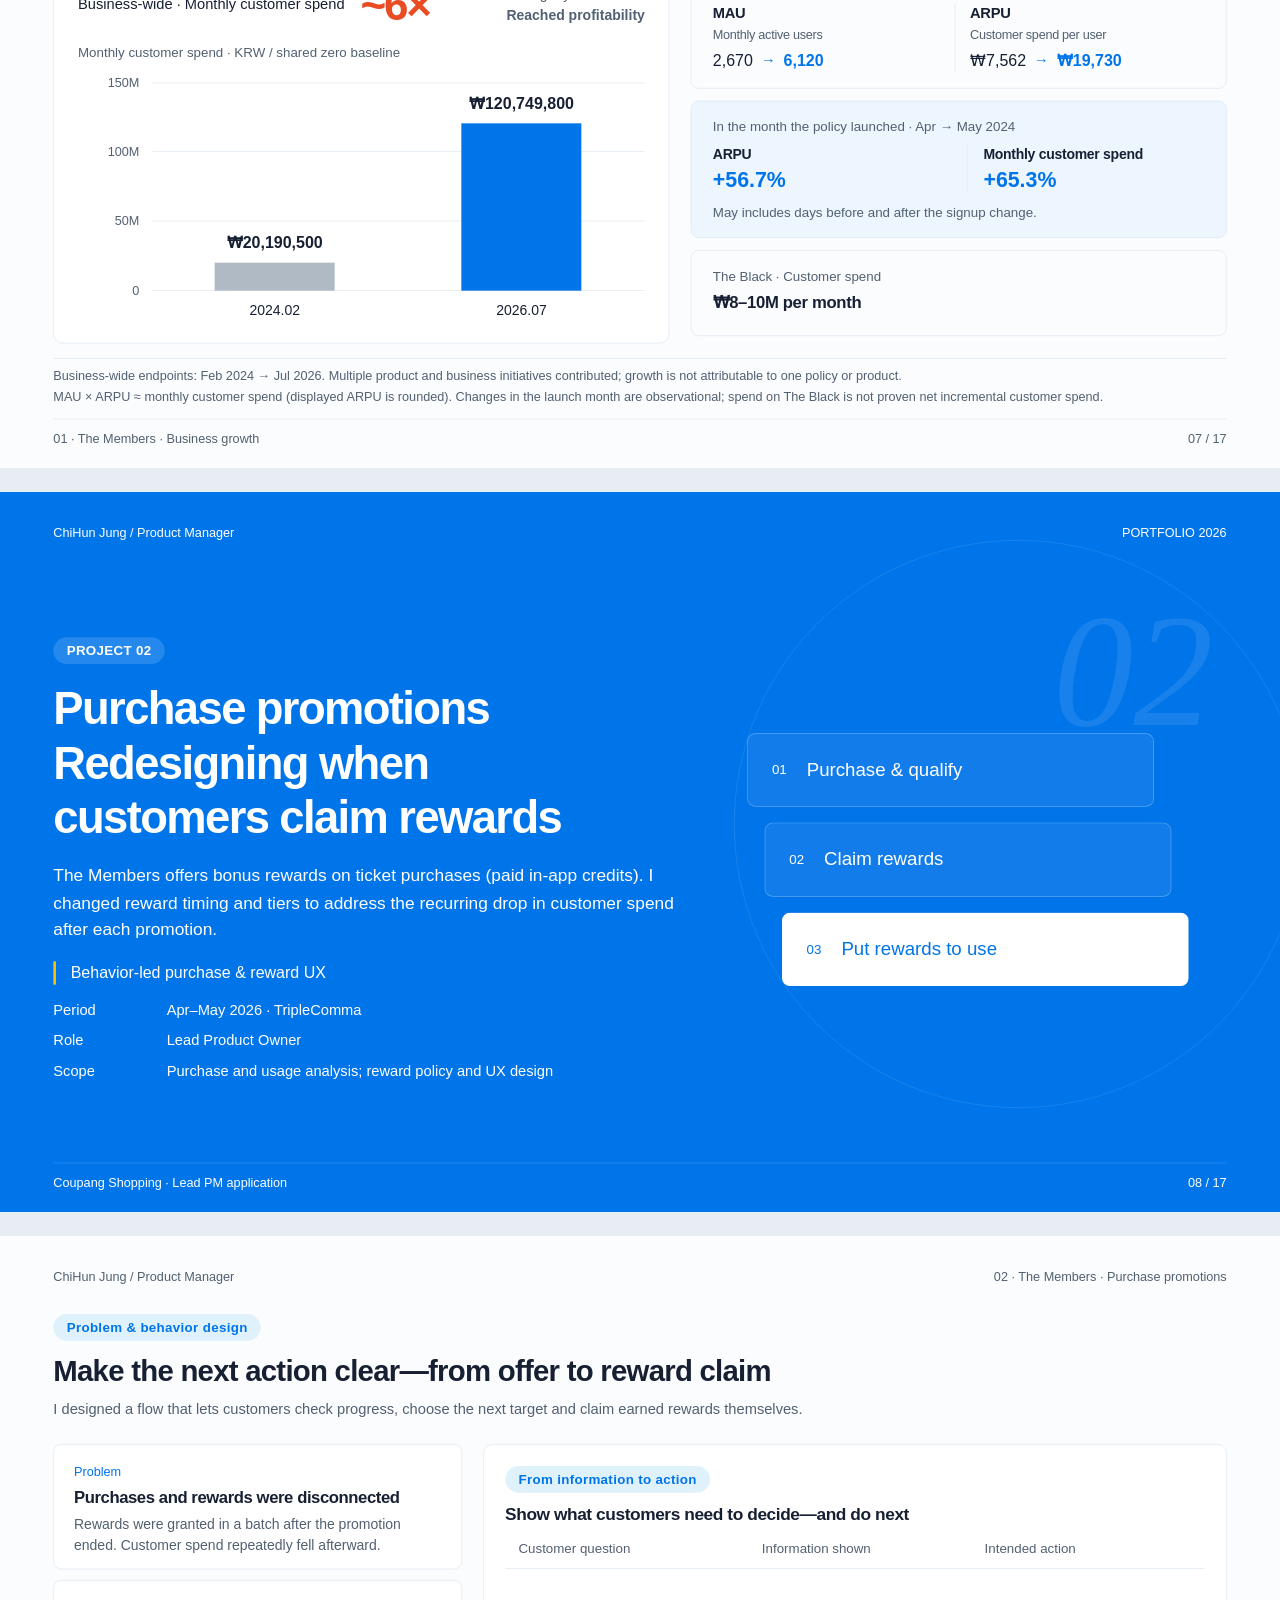
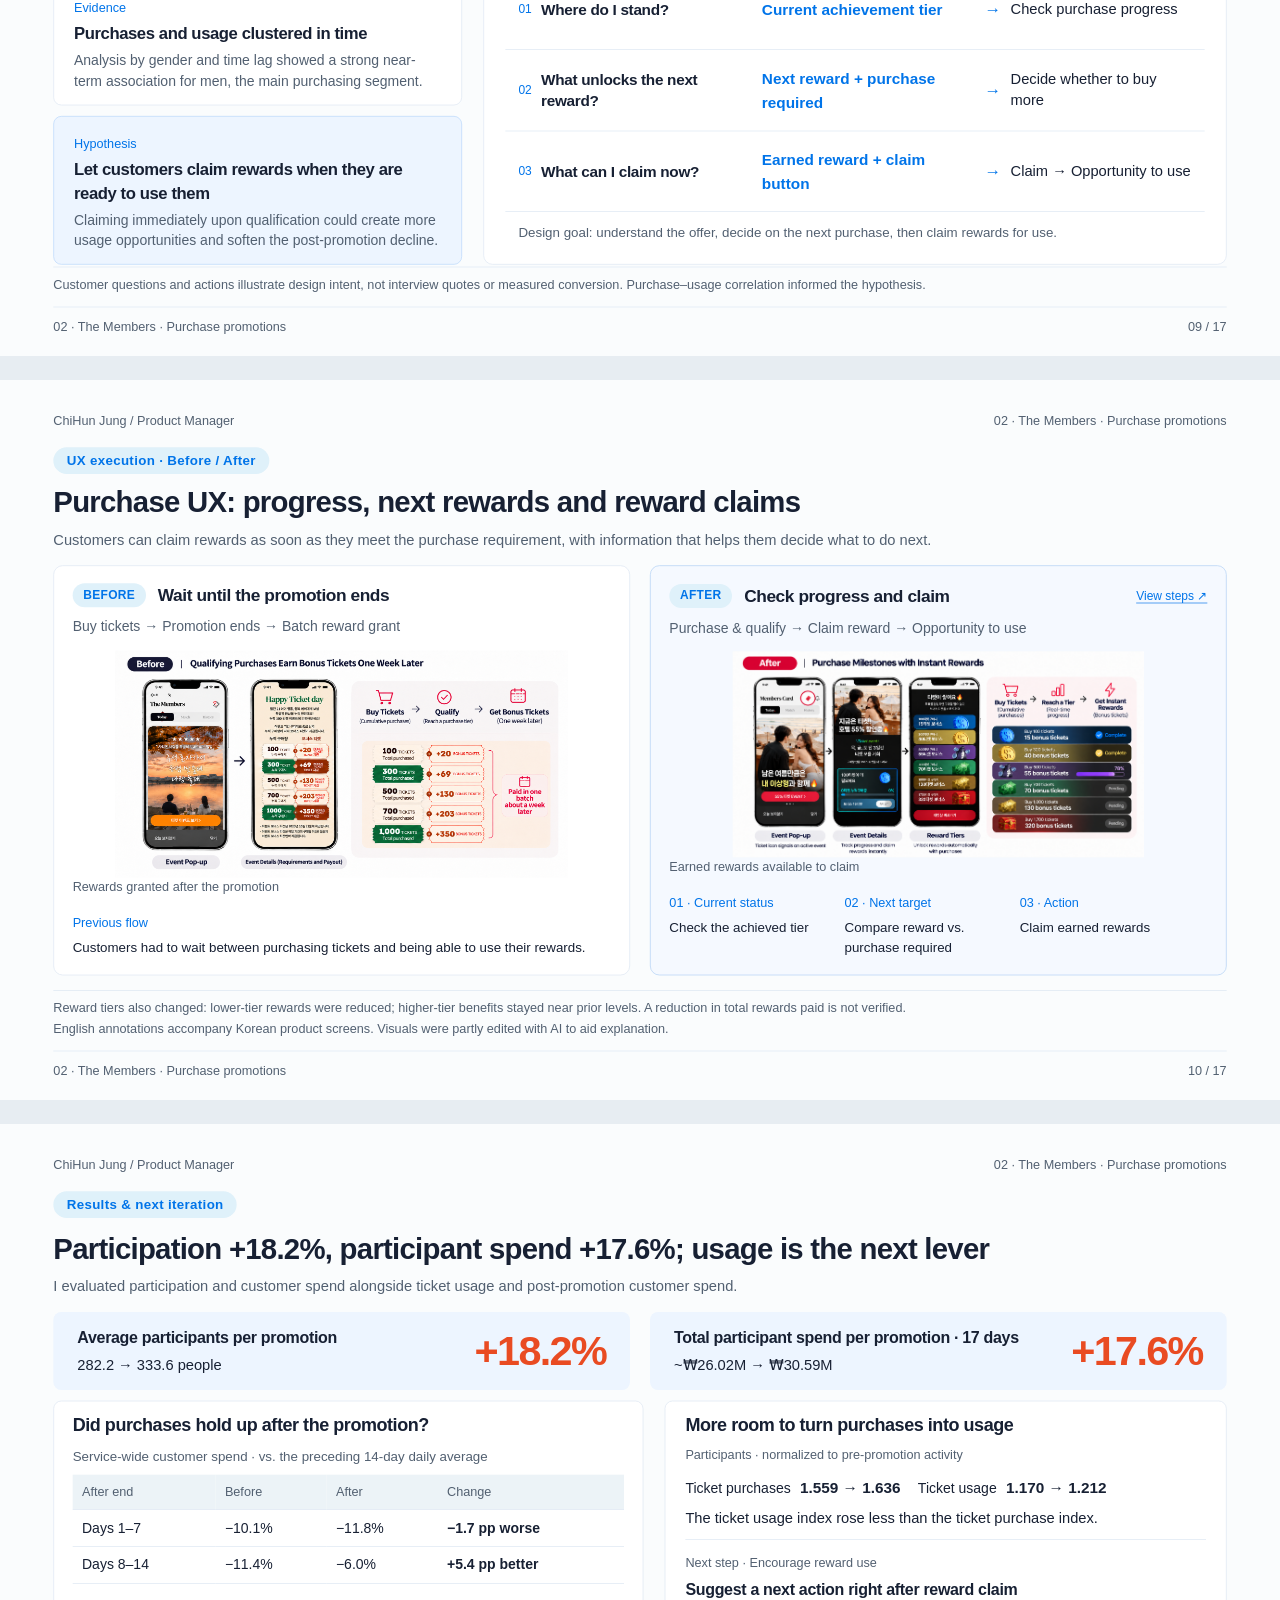
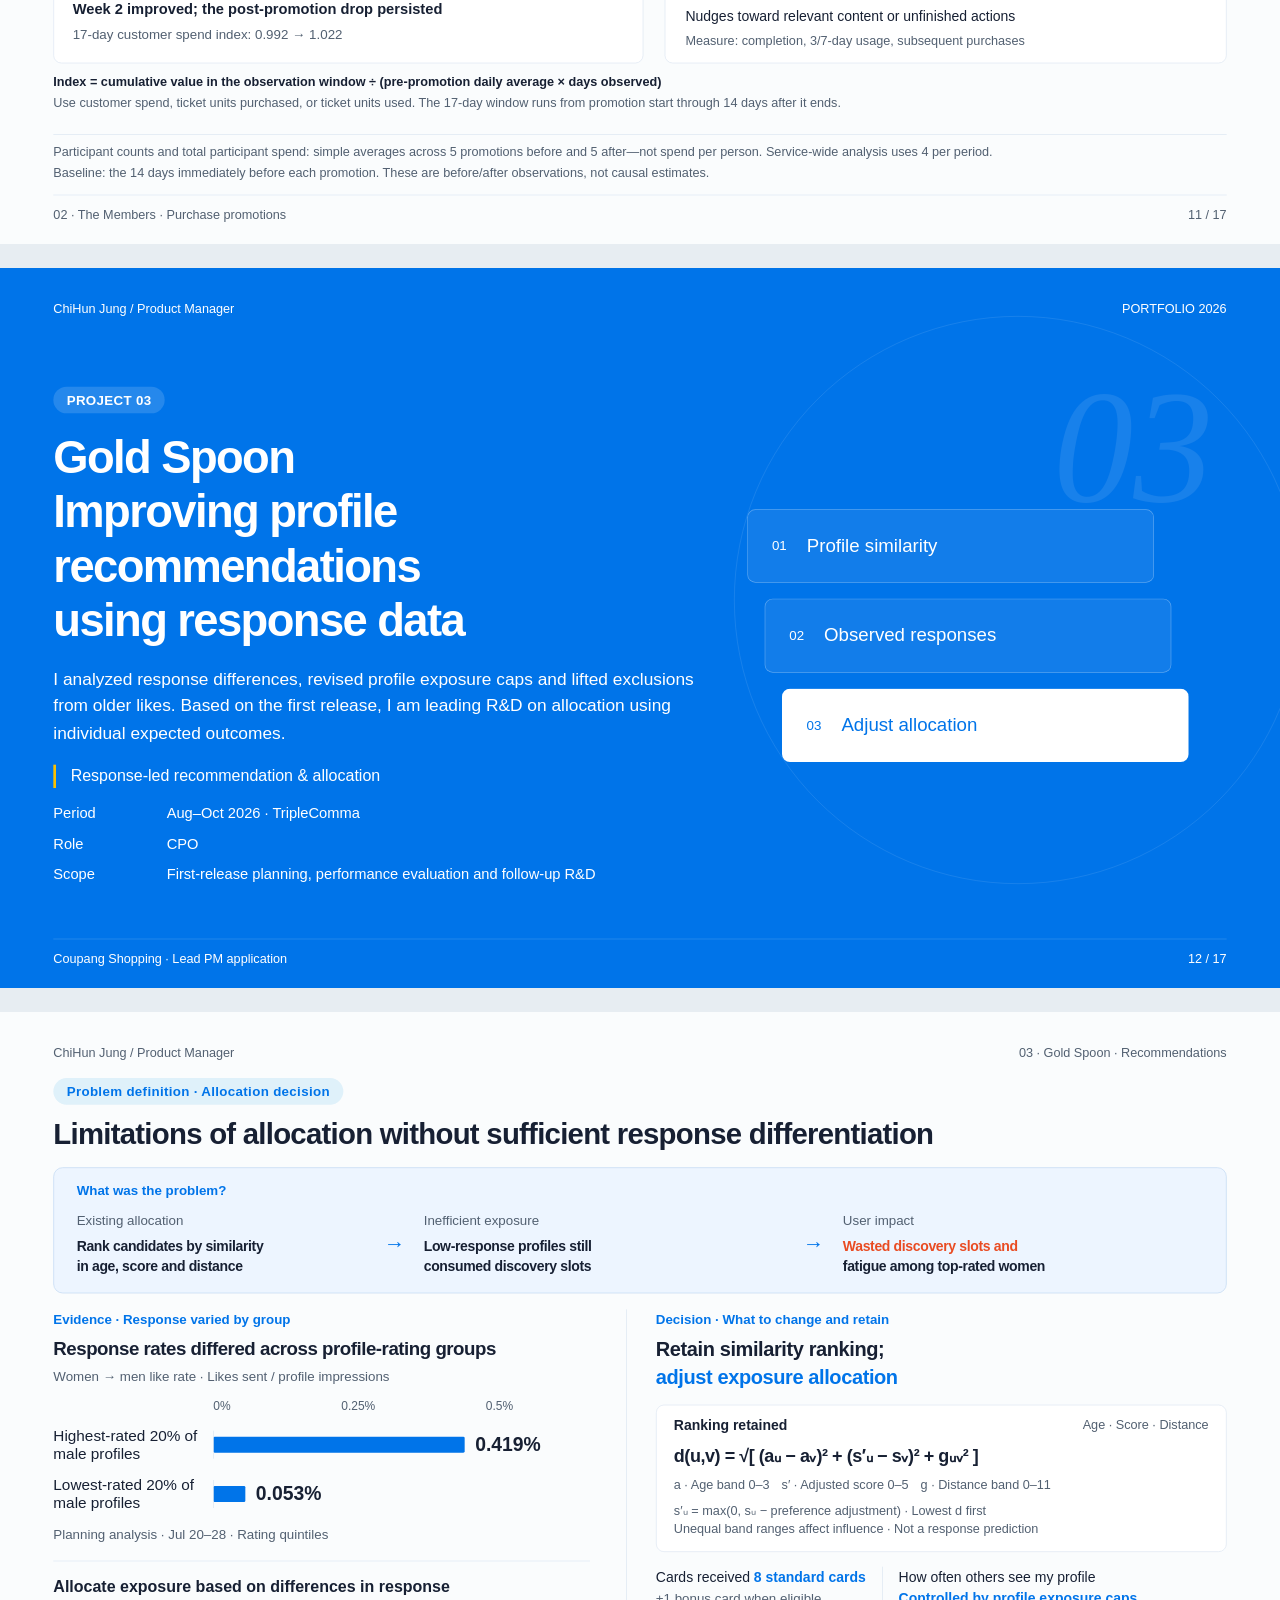
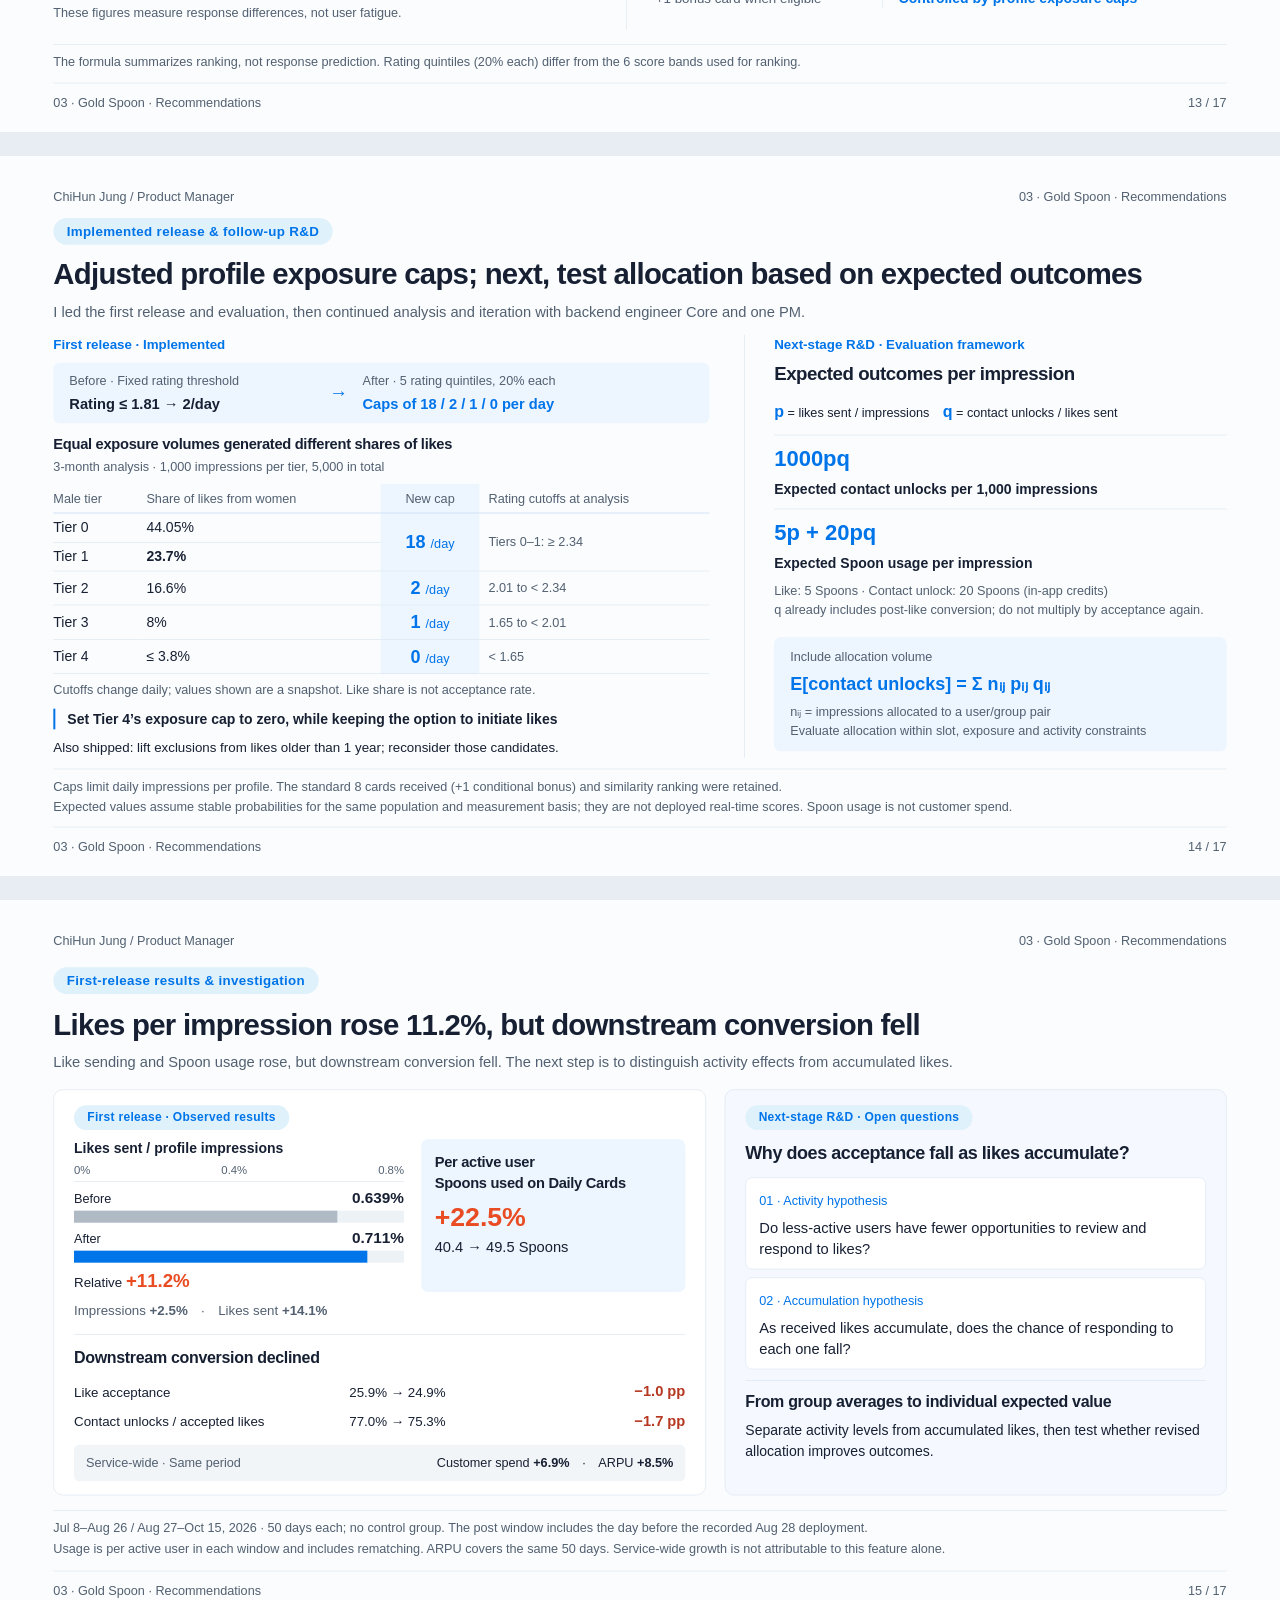
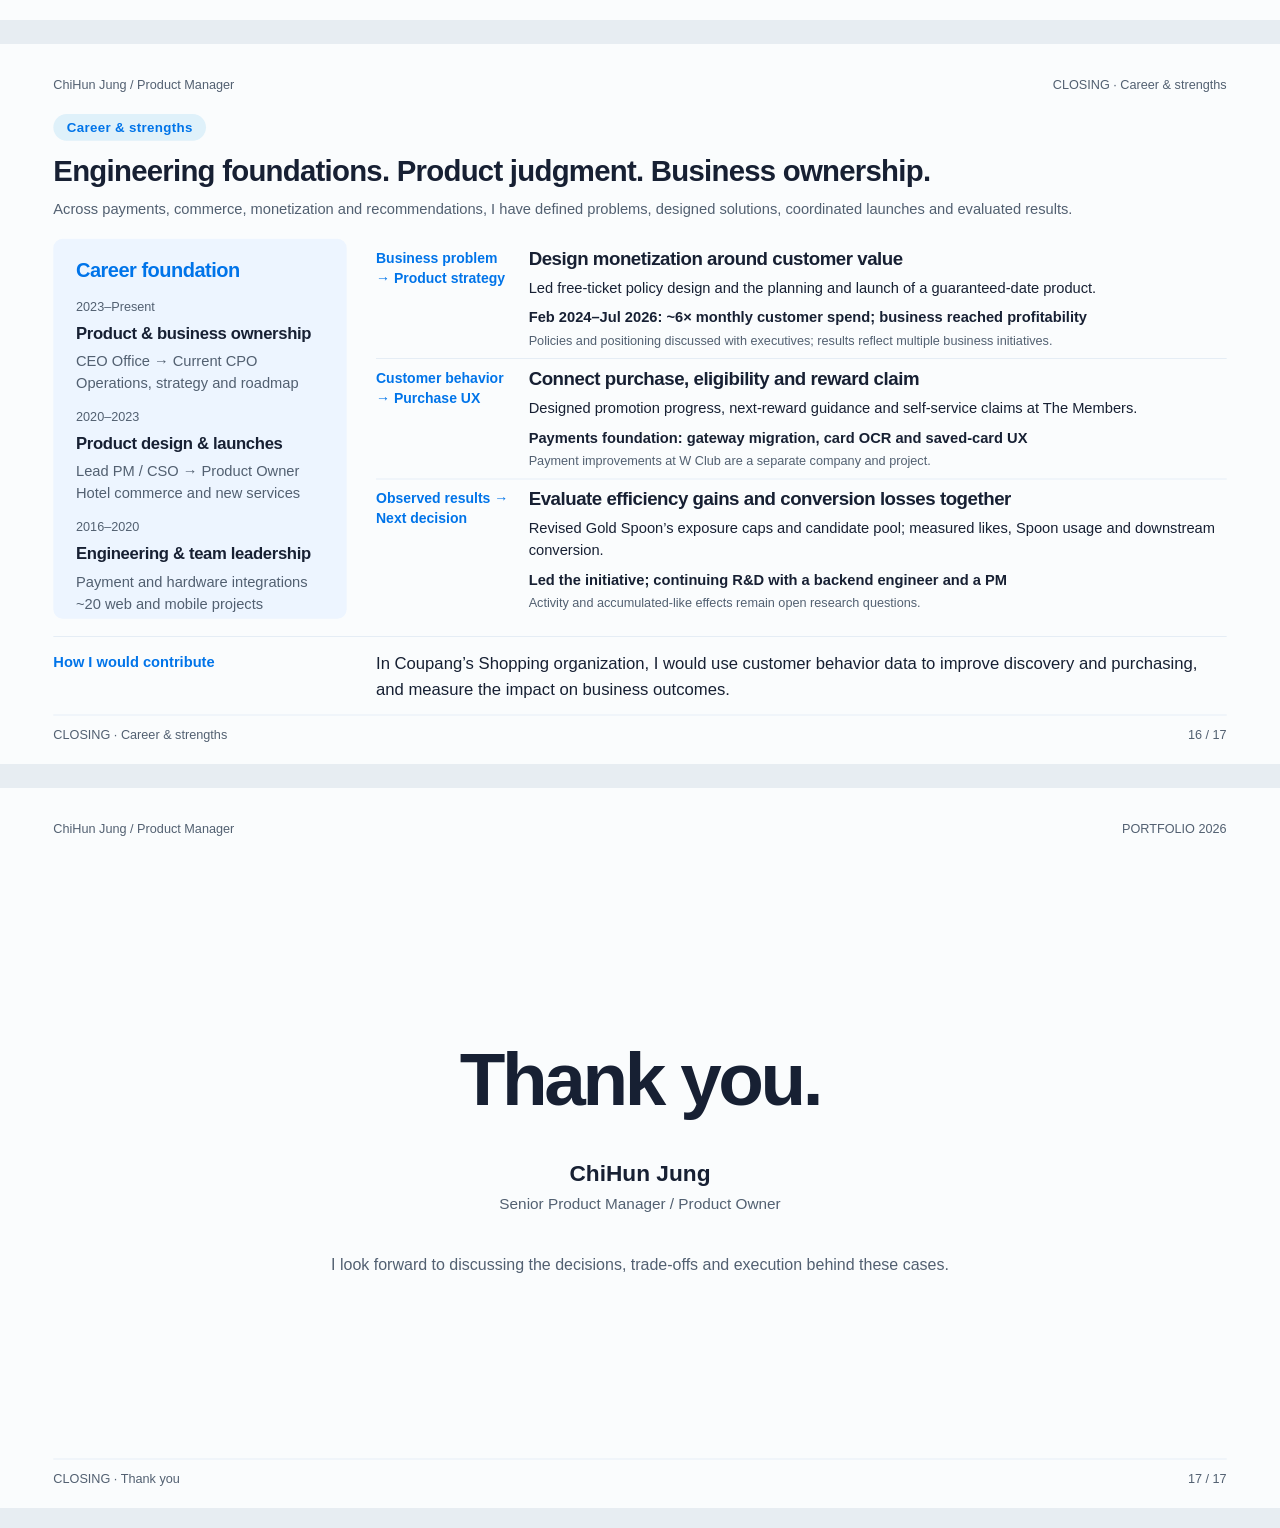
==== commit bfe98f7b: "Add English slide images and refine language controls" ====
--- a/index.html
+++ b/index.html
@@ -5,9 +5,9 @@
 <meta name="description" content="제품 전략, 구매·보상 경험, 추천·배정 판단을 담은 ChiHun Jung의 Product Management Portfolio.">
 <meta name="theme-color" content="#0074E9"><title>ChiHun Jung | Product Management Portfolio</title>
 <link rel="icon" href="./assets/coupang-favicon.png?v=20261111" type="image/png" sizes="32x32">
-<link rel="stylesheet" href="./css/style.css?v=20261112-footer-v1">
-<script defer src="./js/locales/ko.js?v=20261112-english-v4"></script>
-<script defer src="./js/locales/en.js?v=20261112-english-v4"></script>
+<link rel="stylesheet" href="./css/style.css?v=20261112-assets-v1">
+<script defer src="./js/locales/ko.js?v=20261112-assets-v1"></script>
+<script defer src="./js/locales/en.js?v=20261112-assets-v1"></script>
 <script defer src="./js/portfolio-data.js?v=20261112-english-v4"></script>
 <script defer src="./js/main.js?v=20261112-reading-v1"></script>
 </head>
--- a/css/style.css
+++ b/css/style.css
@@ -97,9 +97,9 @@
   background:transparent;
   border:1px solid var(--line);
   border-radius:6px;
-  width:112px;
+  width:92px;
   flex-shrink:0;
-  padding:7px 28px 7px 10px;
+  padding:7px 18px 7px 9px;
 }
 #language-select:focus-visible { outline:3px solid var(--secondary); outline-offset:3px; }
 .locale-draft-label { color:inherit; font-weight:600; }
@@ -1068,7 +1068,7 @@
     padding:0 12px;
     gap:10px;
   }
-  #language-select { font-size:11px; width:96px; padding-right:24px; padding-left:8px; }
+  #language-select { font-size:11px; width:82px; padding-right:16px; padding-left:8px; }
   .wordmark {
     min-width:0;
     font-size:12px;
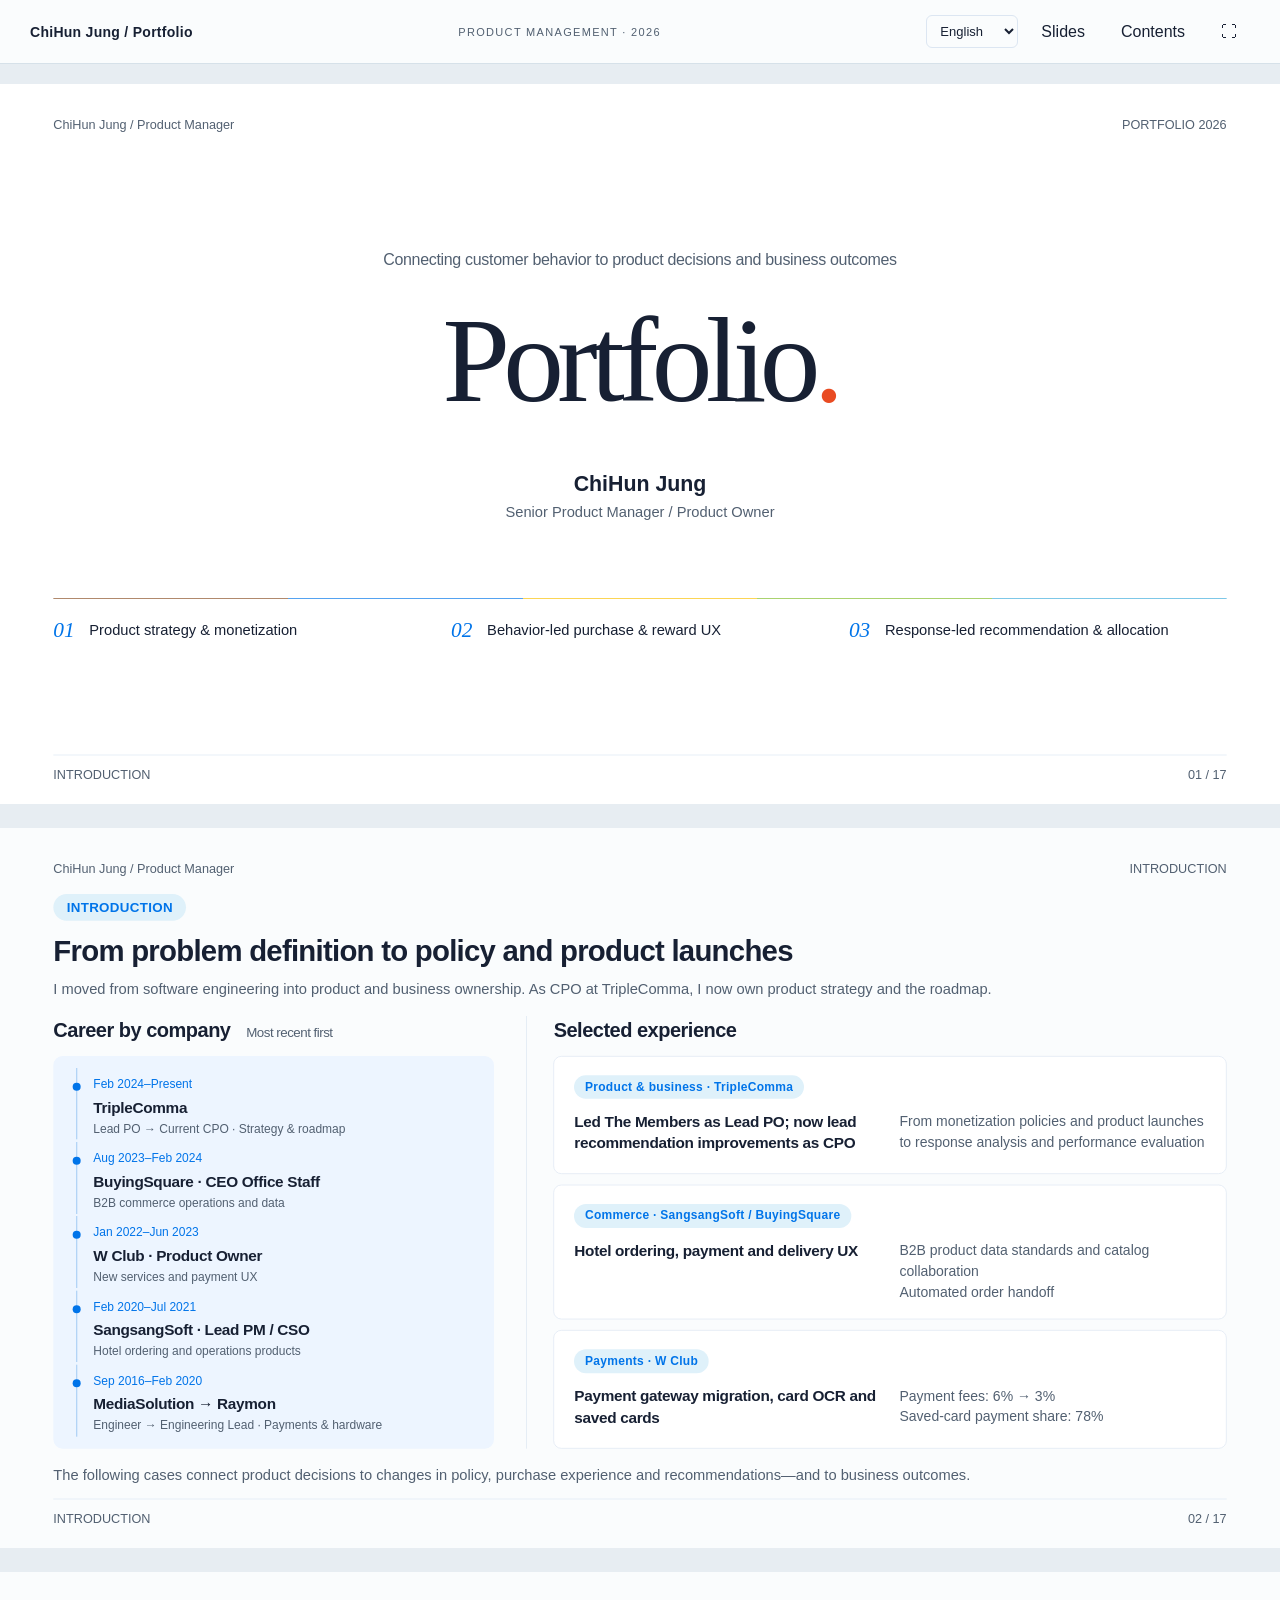
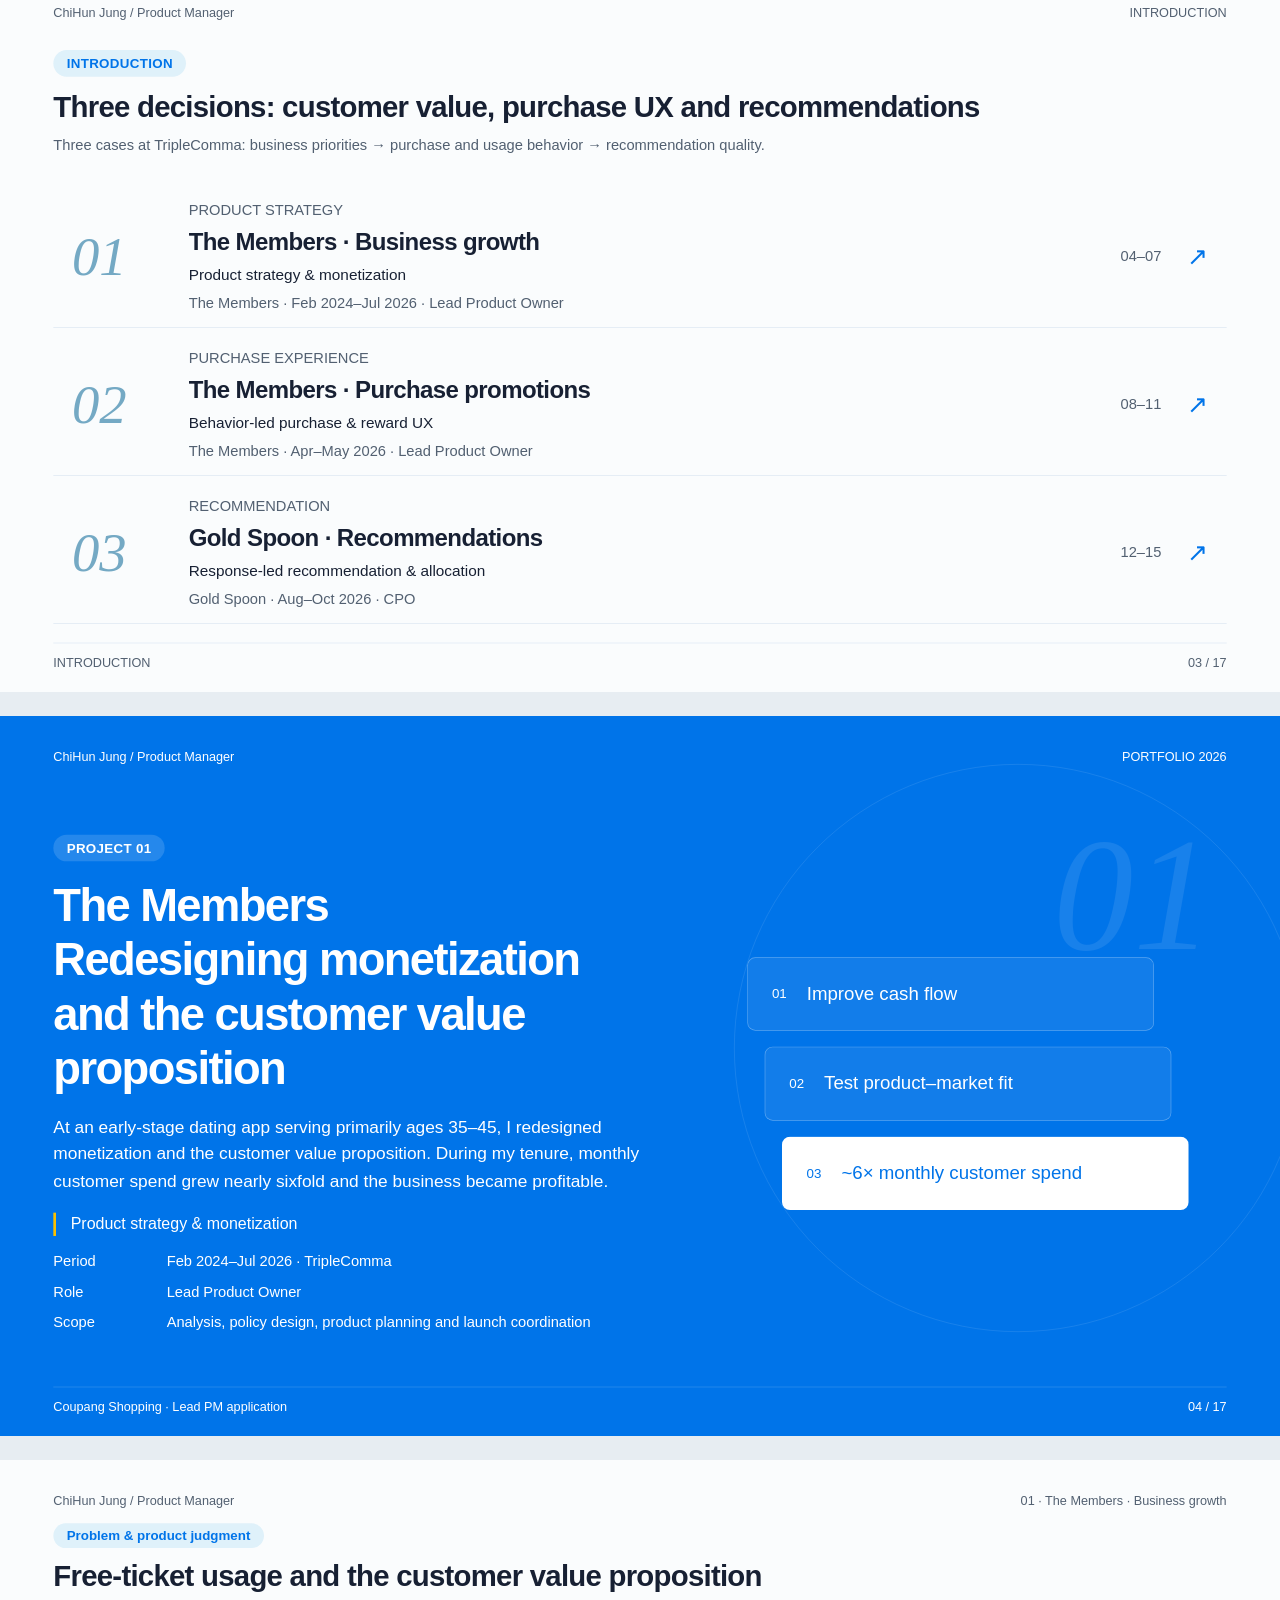
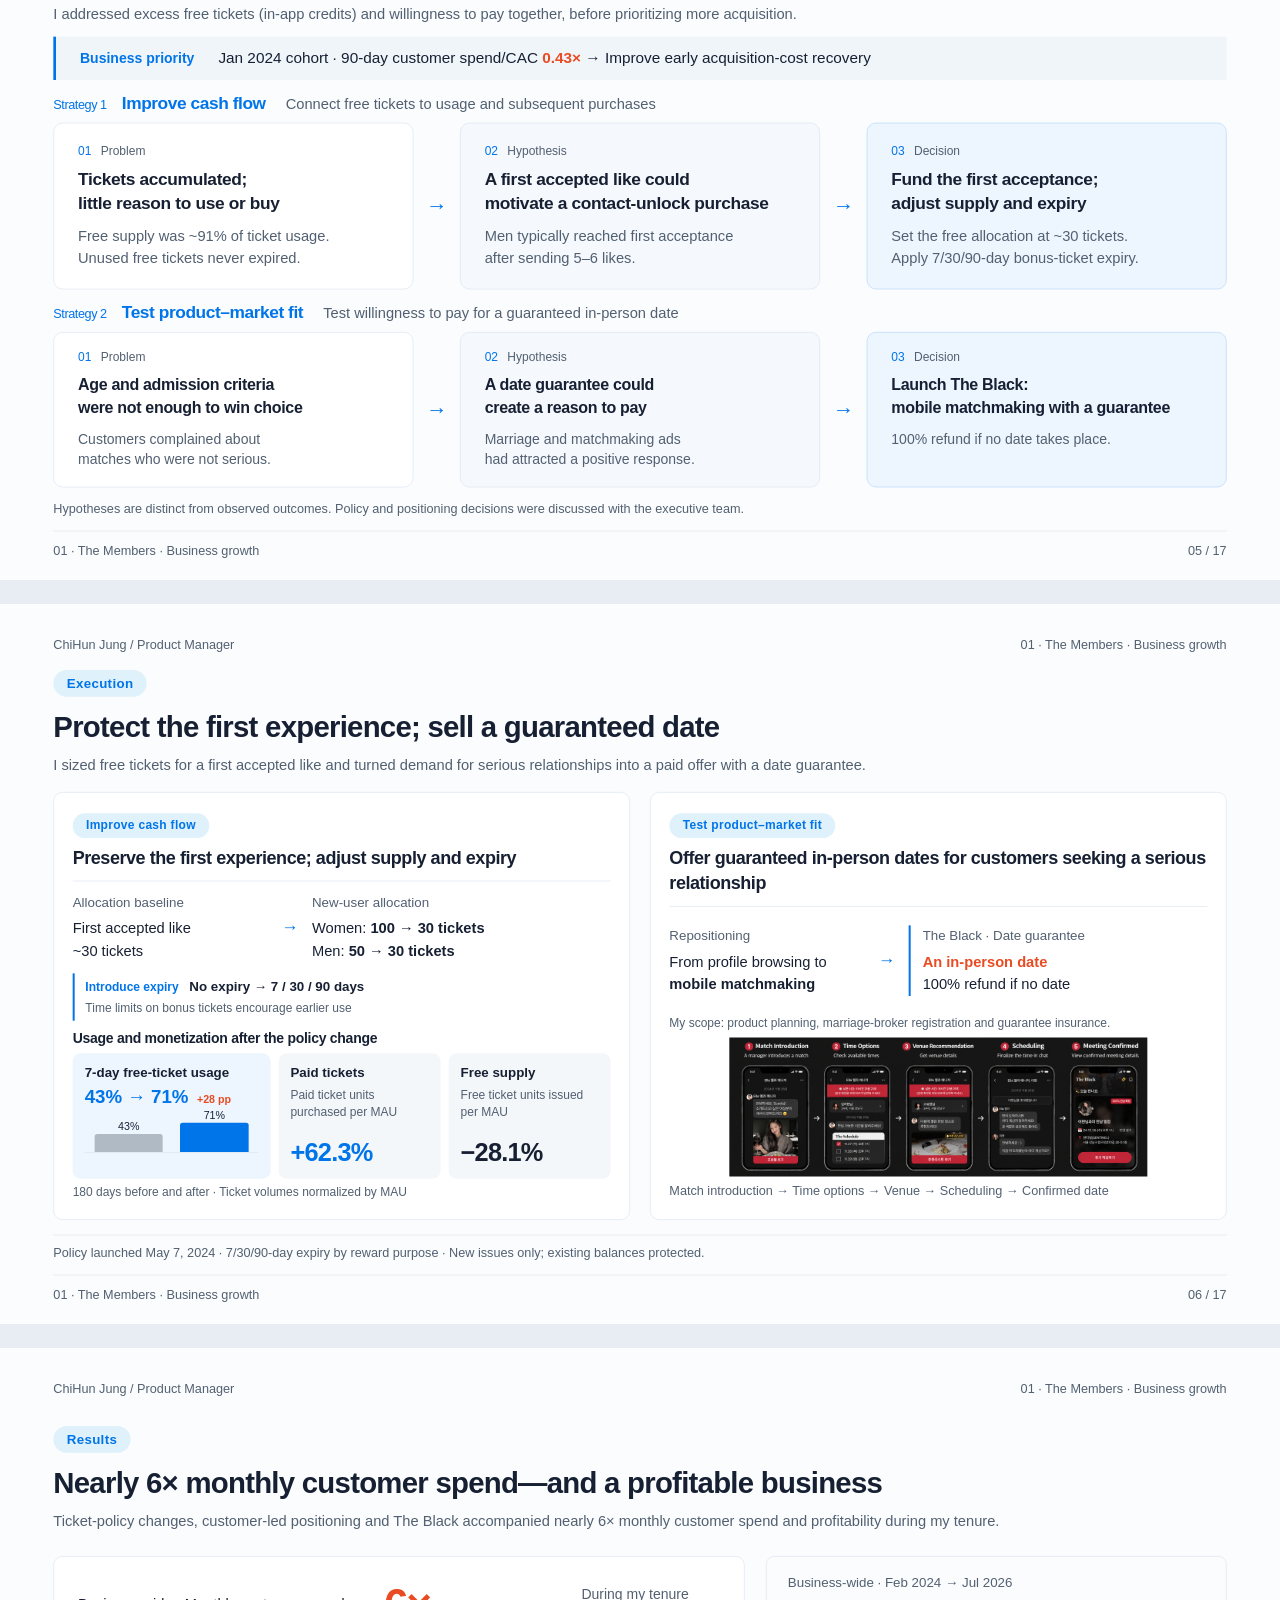
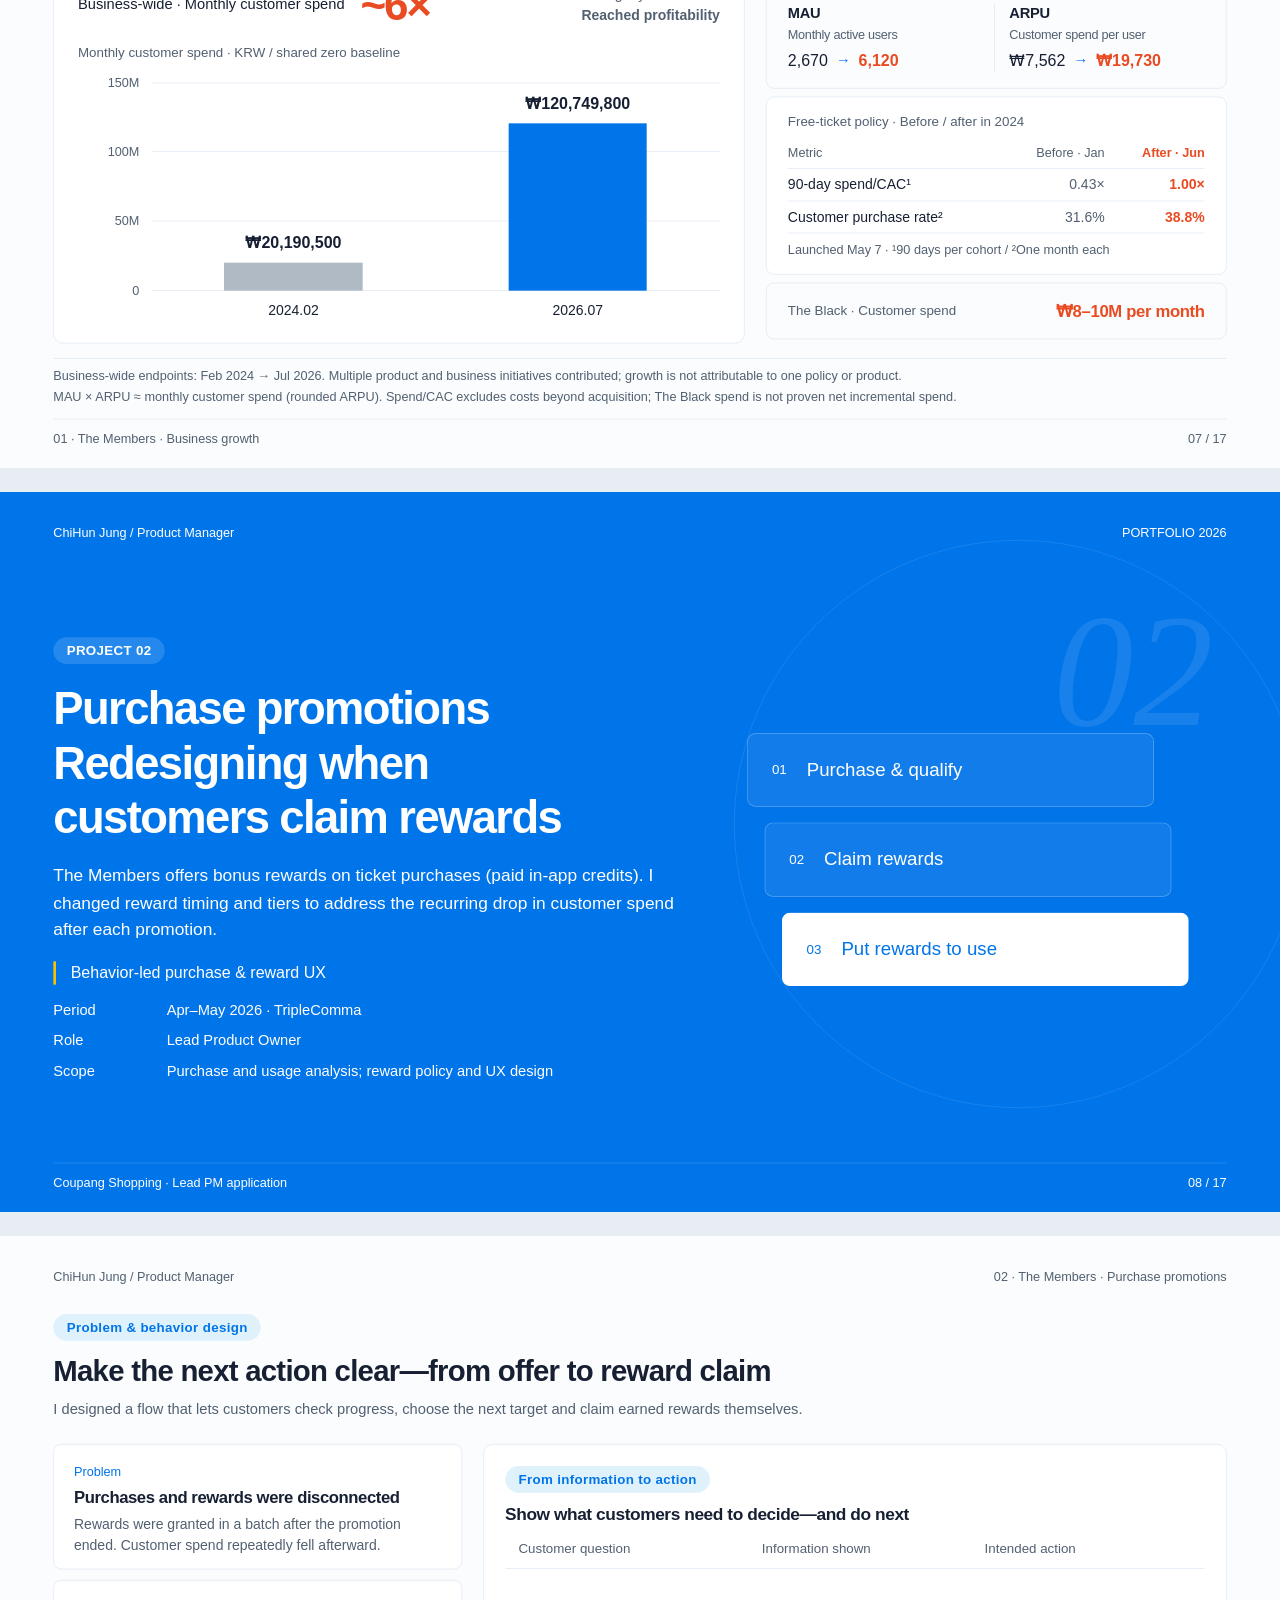
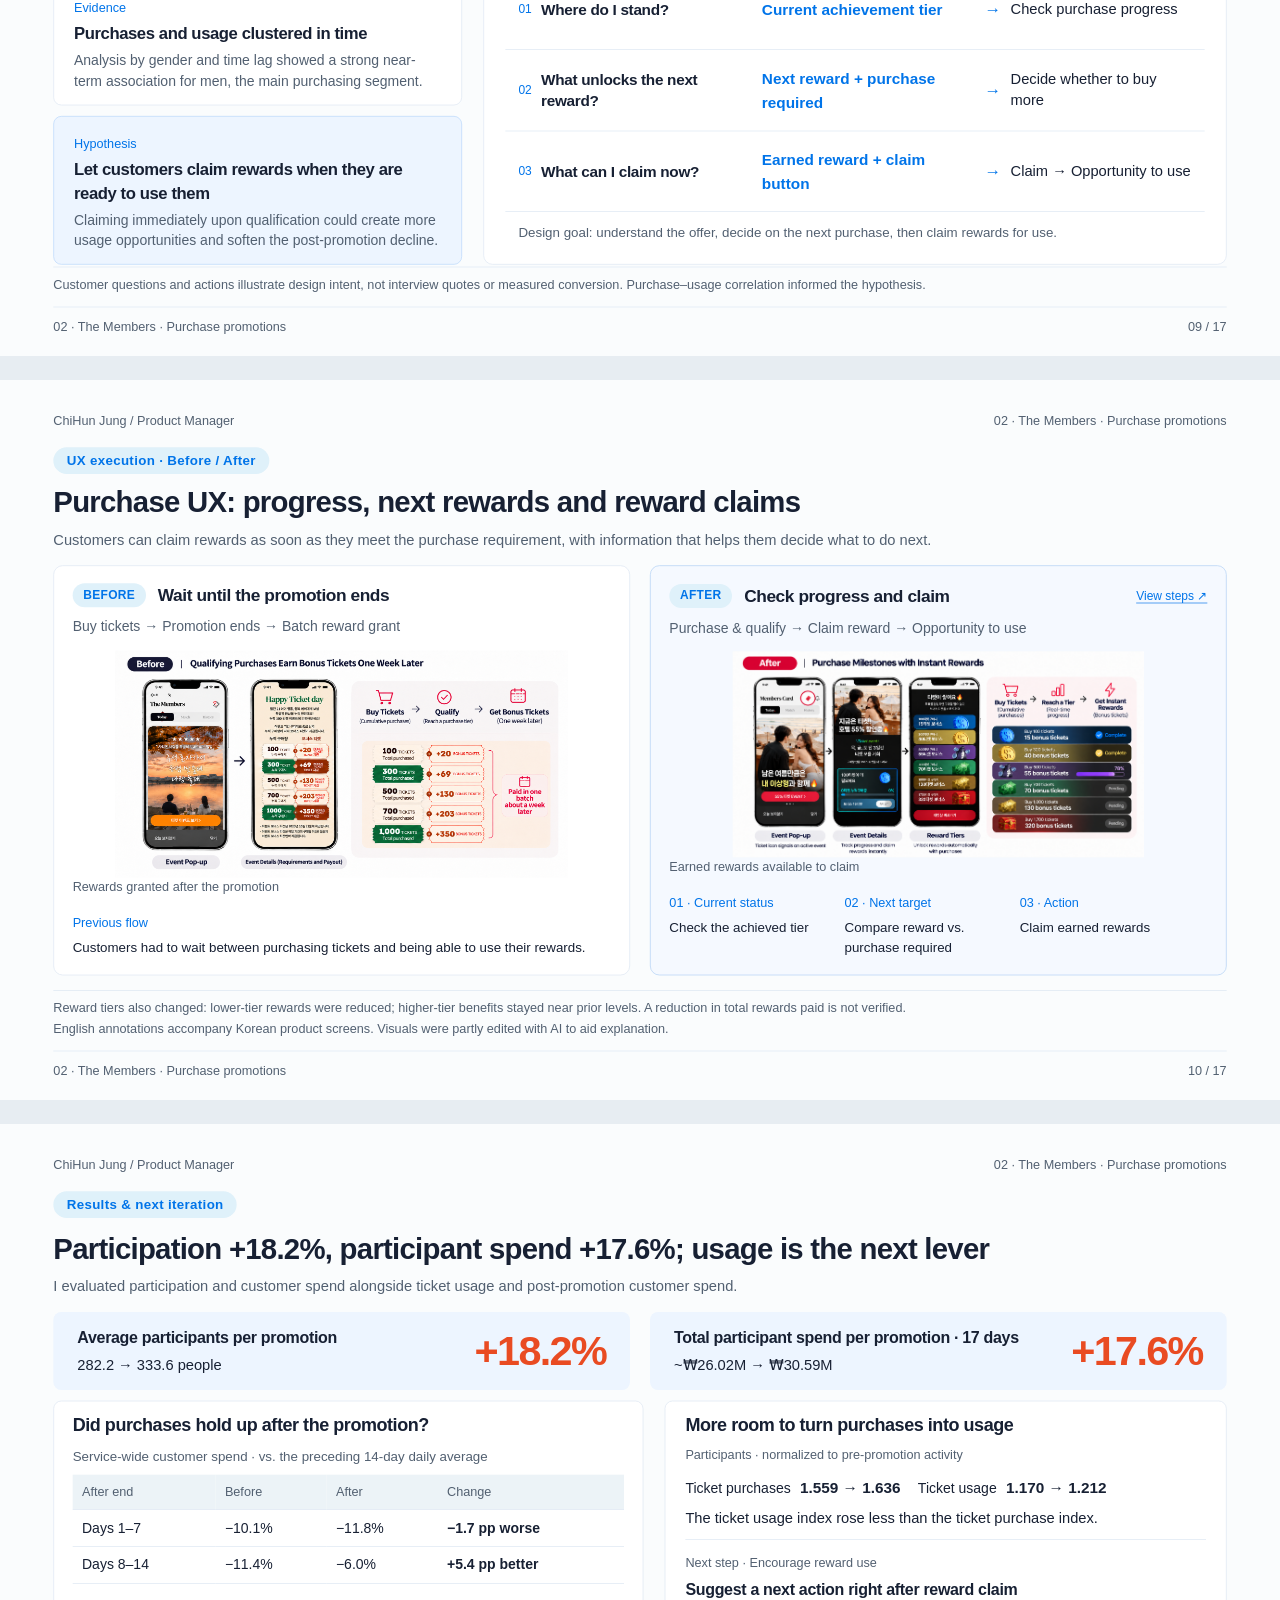
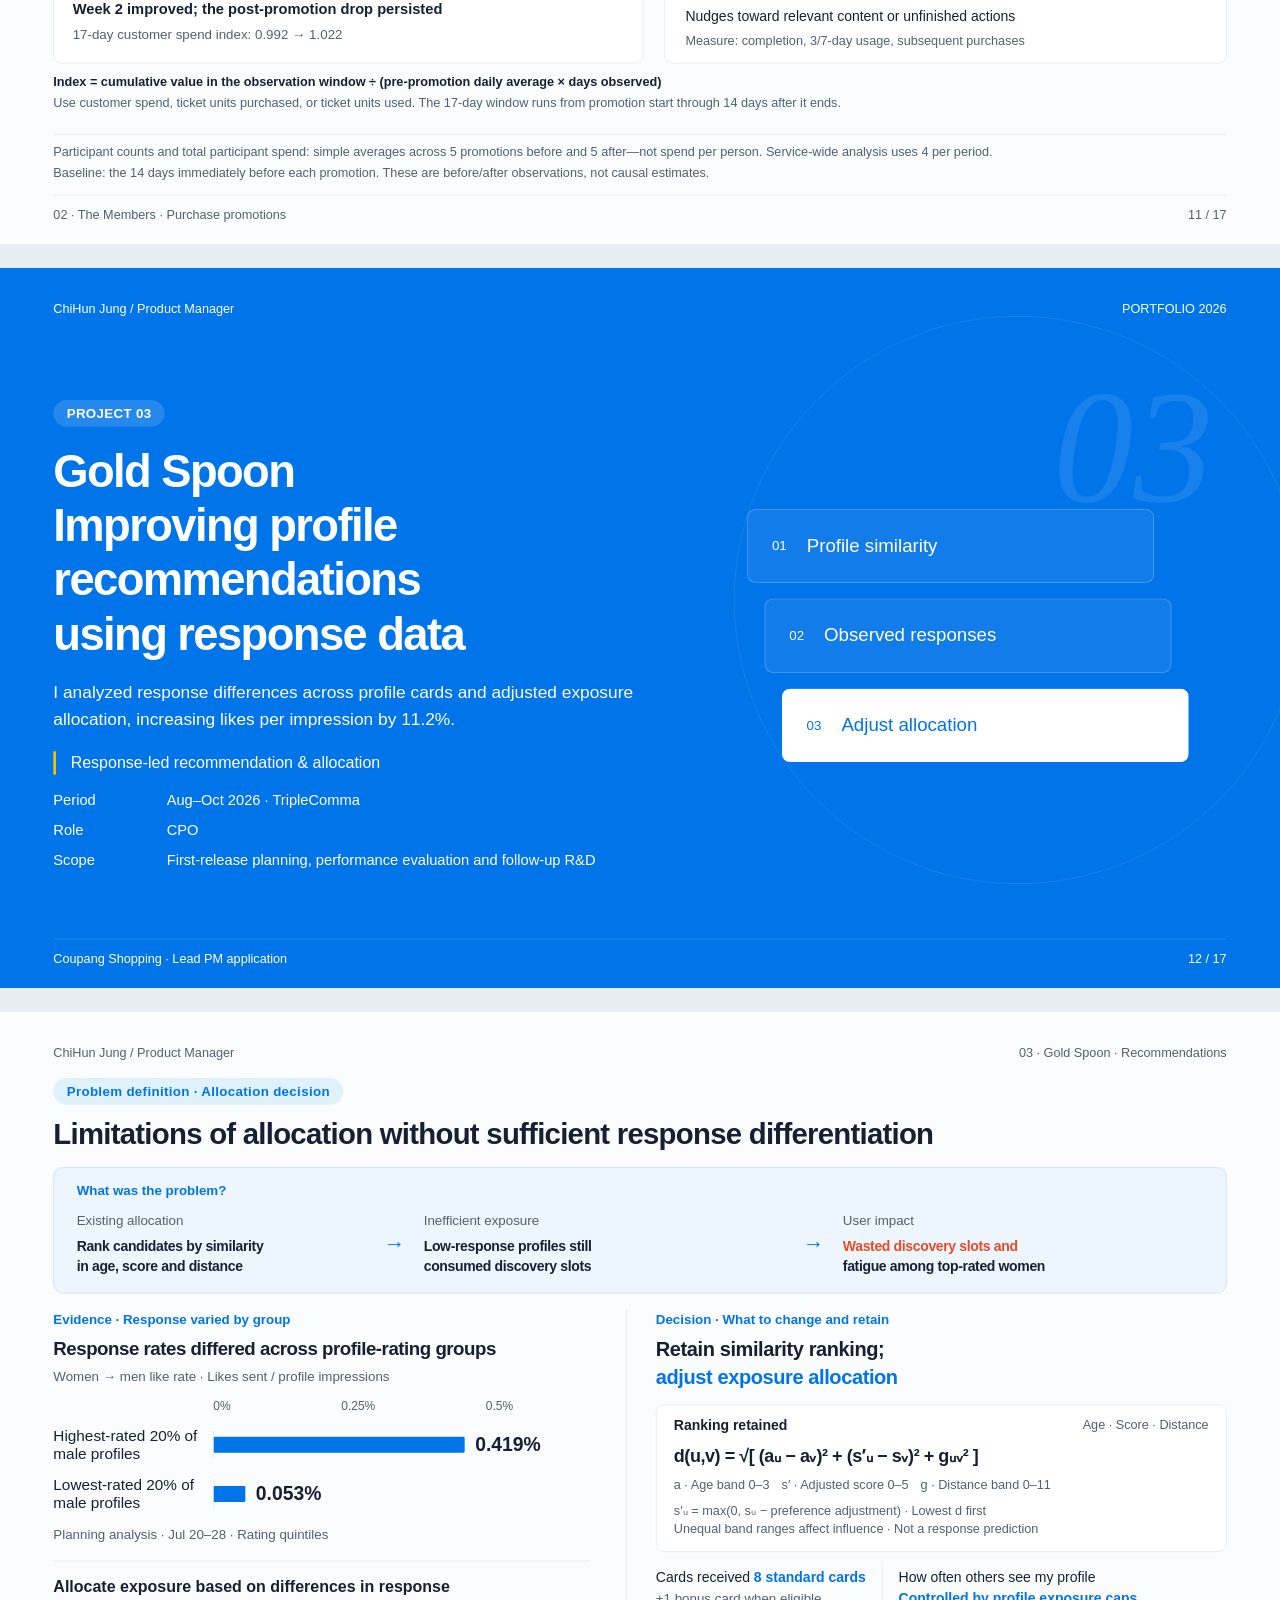
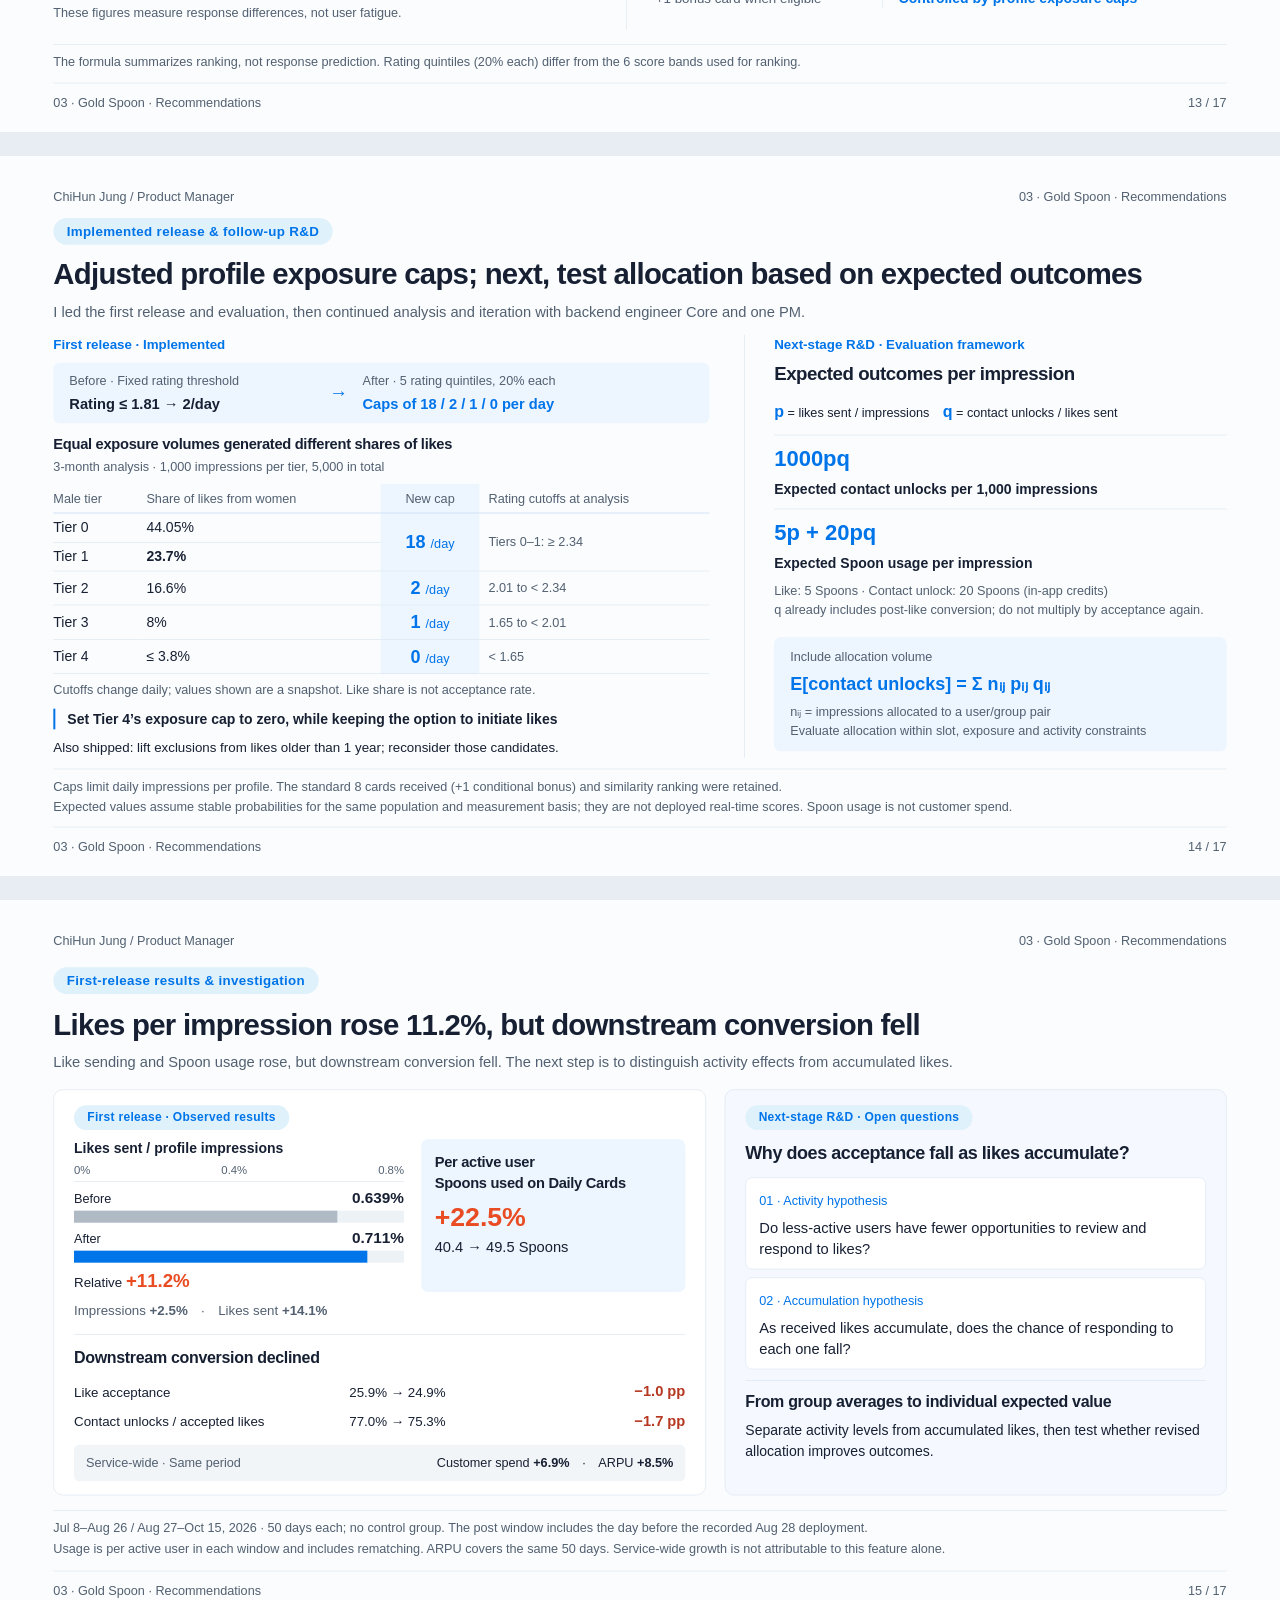
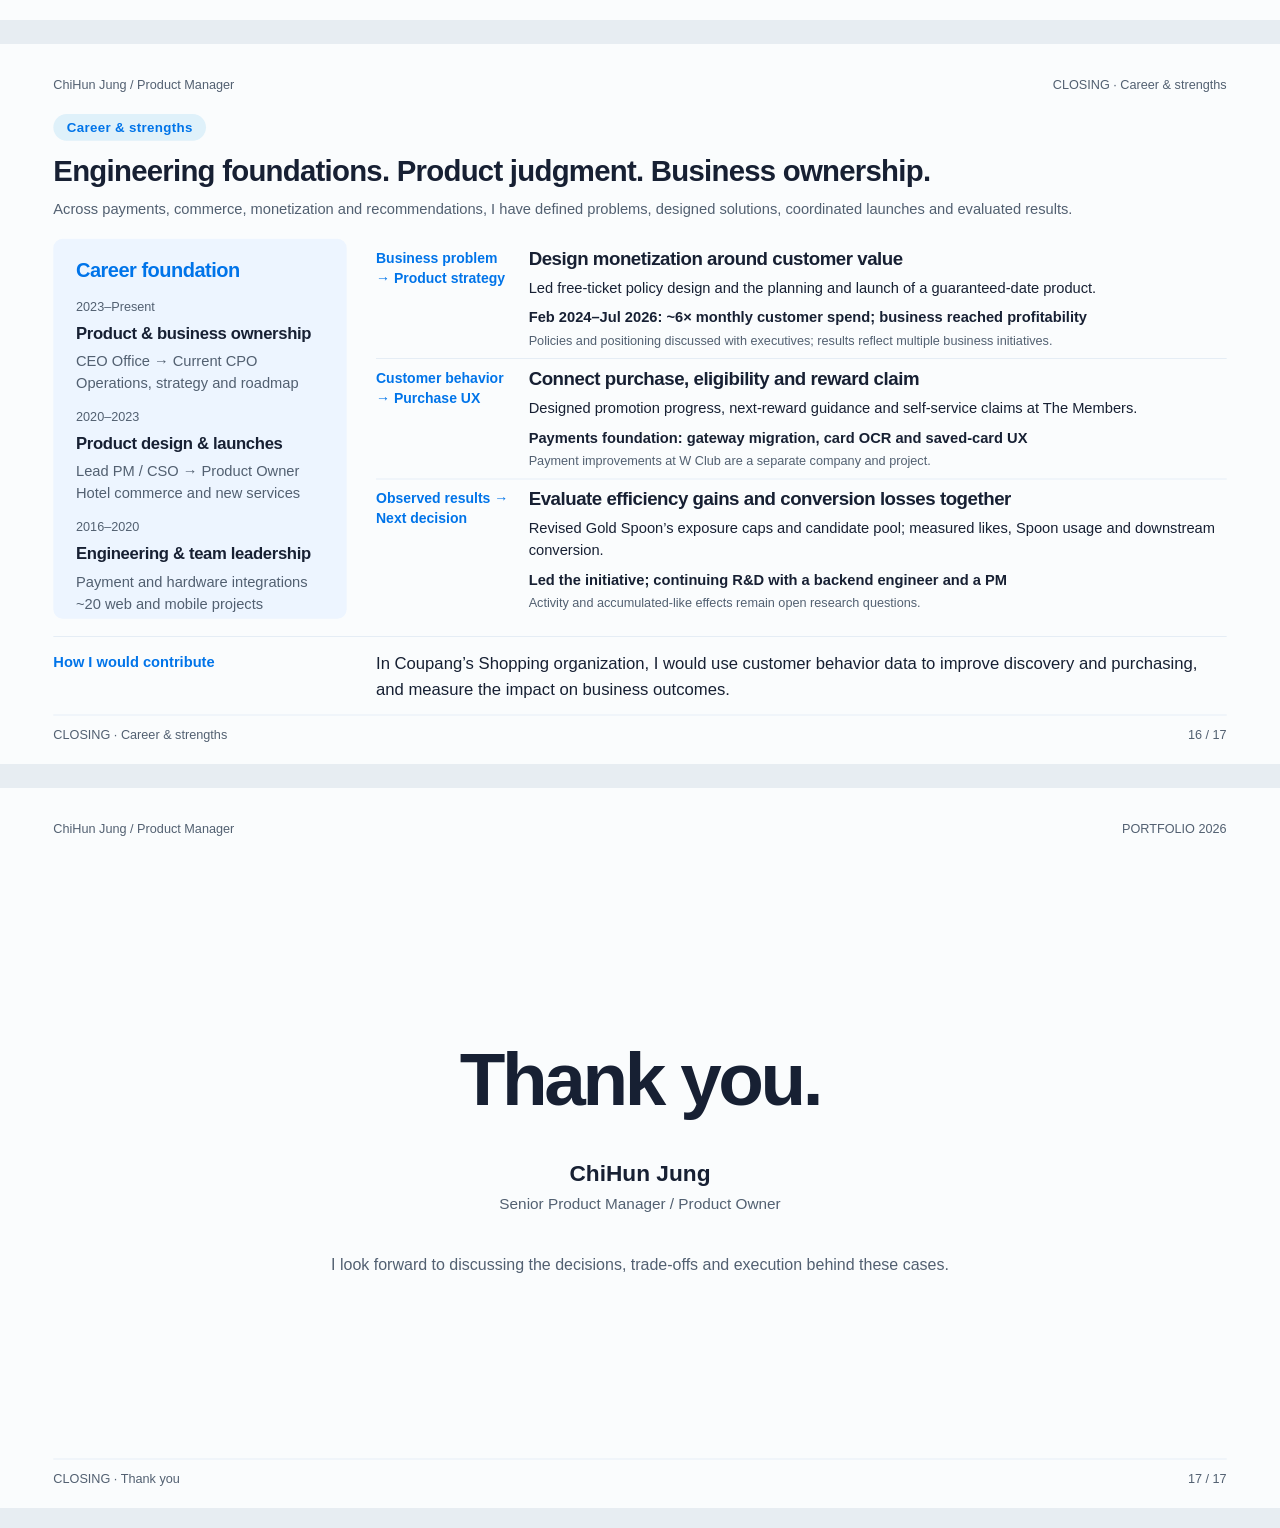
==== commit ef1bae46: "Refine portfolio career history and project results" ====
--- a/index.html
+++ b/index.html
@@ -5,11 +5,11 @@
 <meta name="description" content="제품 전략, 구매·보상 경험, 추천·배정 판단을 담은 ChiHun Jung의 Product Management Portfolio.">
 <meta name="theme-color" content="#0074E9"><title>ChiHun Jung | Product Management Portfolio</title>
 <link rel="icon" href="./assets/coupang-favicon.png?v=20261111" type="image/png" sizes="32x32">
-<link rel="stylesheet" href="./css/style.css?v=20261112-assets-v1">
-<script defer src="./js/locales/ko.js?v=20261112-assets-v1"></script>
-<script defer src="./js/locales/en.js?v=20261112-assets-v1"></script>
+<link rel="stylesheet" href="./css/style.css?v=20261112-matching-summary-v2">
+<script defer src="./js/locales/ko.js?v=20261112-matching-summary-v2"></script>
+<script defer src="./js/locales/en.js?v=20261112-matching-summary-v2"></script>
 <script defer src="./js/portfolio-data.js?v=20261112-english-v4"></script>
-<script defer src="./js/main.js?v=20261112-reading-v1"></script>
+<script defer src="./js/main.js?v=20261112-matching-summary-v2"></script>
 </head>
 <body>
 <a class="skip" href="#slide-content">본문으로 이동</a>
--- a/css/style.css
+++ b/css/style.css
@@ -483,17 +483,19 @@
   color:var(--secondary);
 }
 /* Profile and contents. */
+.variant-about .slide-header { margin-bottom:24px; }
+.variant-about .slide-heading { margin-bottom:24px; }
 .variant-about .slide-body { display:flex; flex-direction:column; }
 .career-columns { flex:1; min-height:0; display:grid; grid-template-columns:.85fr 1.35fr; gap:48px; }
 .career-history,.career-expertise { display:flex; flex-direction:column; min-height:0; }
 .career-section-title { margin-bottom:18px; }
 .career-section-title span { font-size:20px; font-weight:400; color:var(--muted); margin-left:16px; }
-.career-journey { flex:1; min-height:0; padding:24px 36px; border-radius:14px; background:var(--tint); display:flex; flex-direction:column; justify-content:space-around; }
-.career-journey section { position:relative; margin-left:8px; padding:10px 0 10px 30px; border-left:2px solid #B3D4F6; }
+.career-journey { flex:1; min-height:0; padding:16px 26px; border-radius:14px; background:var(--tint); display:flex; flex-direction:column; justify-content:space-around; }
+.career-journey section { position:relative; margin-left:8px; padding:3px 0 3px 24px; border-left:2px solid #B3D4F6; }
 .career-journey section:before { content:''; position:absolute; left:-7px; top:22px; width:12px; height:12px; border-radius:50%; background:var(--secondary); }
-.career-journey .caption { font-size:21px; color:var(--secondary); }
-.career-journey h3 { font-size:25px; margin:8px 0; }
-.career-journey p { font-size:21px; line-height:1.5; color:var(--muted); }
+.career-journey .caption { font-size:18px; line-height:1.25; color:var(--secondary); }
+.career-journey h3 { font-size:23px; margin:4px 0; }
+.career-journey p { font-size:18px; line-height:1.4; color:var(--muted); }
 .career-expertise { border-left:1px solid var(--line); padding-left:40px; }
 .career-proof { flex:1; min-height:0; display:flex; flex-direction:column; gap:16px; }
 .career-proof section { flex:1; padding:24px 30px; border:1px solid var(--line); border-radius:12px; background:white; }
@@ -606,7 +608,18 @@
 .strategy-panel .evidence { flex:1; min-height:0; justify-content:center; gap:8px; }
 .strategy-panel .image-open { flex:1; min-height:0; overflow:hidden; }
 .strategy-panel .evidence img { display:block; width:100%; height:100%; max-height:100%; object-fit:contain; }
-/* Page 6: confirmed free-currency results replace only the left image space. */
+/* Page 6: connect expiry policy to the observed seven-day usage metric. */
+.variant-dual-execution .slide-header { margin-bottom:24px; }
+.variant-dual-execution .slide-heading { margin-bottom:24px; }
+.variant-dual-execution .strategy-panel { padding:28px; }
+.variant-dual-execution .strategy-heading { padding-bottom:14px; }
+.strategy-panel:first-child .execution-summary { margin:16px 0; min-height:84px; }
+.currency-expiry { border-left:3px solid var(--secondary); padding:6px 0 6px 16px; margin-bottom:14px; }
+.currency-expiry p:first-child { display:flex; align-items:baseline; gap:16px; }
+.currency-expiry span { color:var(--secondary); font-size:18px; font-weight:600; }
+.currency-expiry strong { font-size:20px; font-weight:650; }
+.currency-expiry p+p { font-size:18px; color:var(--muted); line-height:1.4; margin-top:5px; }
+
 .currency-results { flex:1; min-height:0; display:flex; flex-direction:column; gap:8px; }
 .currency-results>h3 { font-size:21px; line-height:1.25; }
 .currency-metrics { display:grid; grid-template-columns:1.22fr 1fr 1fr; gap:12px; flex:1; min-height:0; }
@@ -626,7 +639,7 @@
 .currency-metric:last-child strong { color:var(--ink); }
 .currency-period { font-size:18px; line-height:1.4; color:var(--muted); }
 /* Quantitative results: the chart scale is data-driven, not decorative. */
-.growth-layout { display:grid; grid-template-columns:1.15fr 1fr; gap:32px; height:100%; }
+.growth-layout { display:grid; grid-template-columns:1.5fr 1fr; gap:32px; height:100%; }
 .growth-main { background:white; border:1px solid var(--line); padding:36px; border-radius:14px; display:flex; flex-direction:column;}
 .result-lead { display:flex; align-items:center; justify-content:space-between; gap:24px; margin-bottom:20px; }
 .result-lead>div { display:flex; align-items:center; gap:24px; }
@@ -688,7 +701,7 @@
   margin-top:20px;
   font-size:20px;
 }
-.growth-detail { display:flex; flex-direction:column; gap:18px; }
+.growth-detail { display:flex; flex-direction:column; gap:12px; }
 .growth-detail>section { padding:24px 32px; border-radius:12px; border:1px solid var(--line);}
 .growth-detail h3 { margin:8px 0; }
 .growth-detail .caption { font-size:20px; line-height:1.4; }
@@ -699,11 +712,21 @@
 .growth-factors p { display:flex; align-items:center; gap:12px; font-size:24px; line-height:1.4; }
 .growth-factors p>span:not(.arrow),.growth-factors strong { white-space:nowrap; }
 .growth-factors .arrow { font-size:22px; }
-.growth-factors strong { color:var(--secondary); }
-.policy-metrics { display:grid; grid-template-columns:1fr 1fr; gap:24px; margin:12px 0 16px; }
-.policy-metrics>div+div { border-left:1px solid var(--line); padding-left:24px; }
-.policy-metrics h3 { font-size:21px; margin:0 0 6px; }
-.policy-metrics strong { display:block; font-size:32px; line-height:1.15; color:var(--secondary); }
+.growth-factors strong { color:var(--primary); }
+.growth-detail .product-result { display:flex; justify-content:space-between; align-items:center; gap:24px; }
+.product-result h3 { margin:0; color:var(--primary); }
+/* Secondary policy evidence: neutral table keeps the business-growth chart primary. */
+.growth-detail .policy-comparison { background:#fff; padding:22px 32px; }
+.policy-comparison .policy-comparison-table { table-layout:fixed; margin:12px 0; font-size:21px; }
+.policy-comparison-table th,.policy-comparison-table td { padding:9px 0; line-height:1.4; background:transparent; }
+.policy-comparison-table thead th { font-size:19px; font-weight:500; color:var(--muted); }
+.policy-comparison-table th:first-child { width:52%; text-align:left; }
+.policy-comparison-table tbody th { font-size:21px; font-weight:400; color:var(--ink); }
+.policy-comparison-table th:not(:first-child),.policy-comparison-table td { text-align:right; }
+.policy-comparison-table td { color:var(--muted); font-weight:400; }
+.policy-comparison-table td strong { color:var(--primary); font-weight:700; }
+.policy-comparison-table thead th:last-child { color:var(--primary); font-weight:700; }
+.policy-comparison-notes { font-size:19px; line-height:1.4; color:var(--muted); }
 table {
   width:100%;
   border-collapse:collapse;
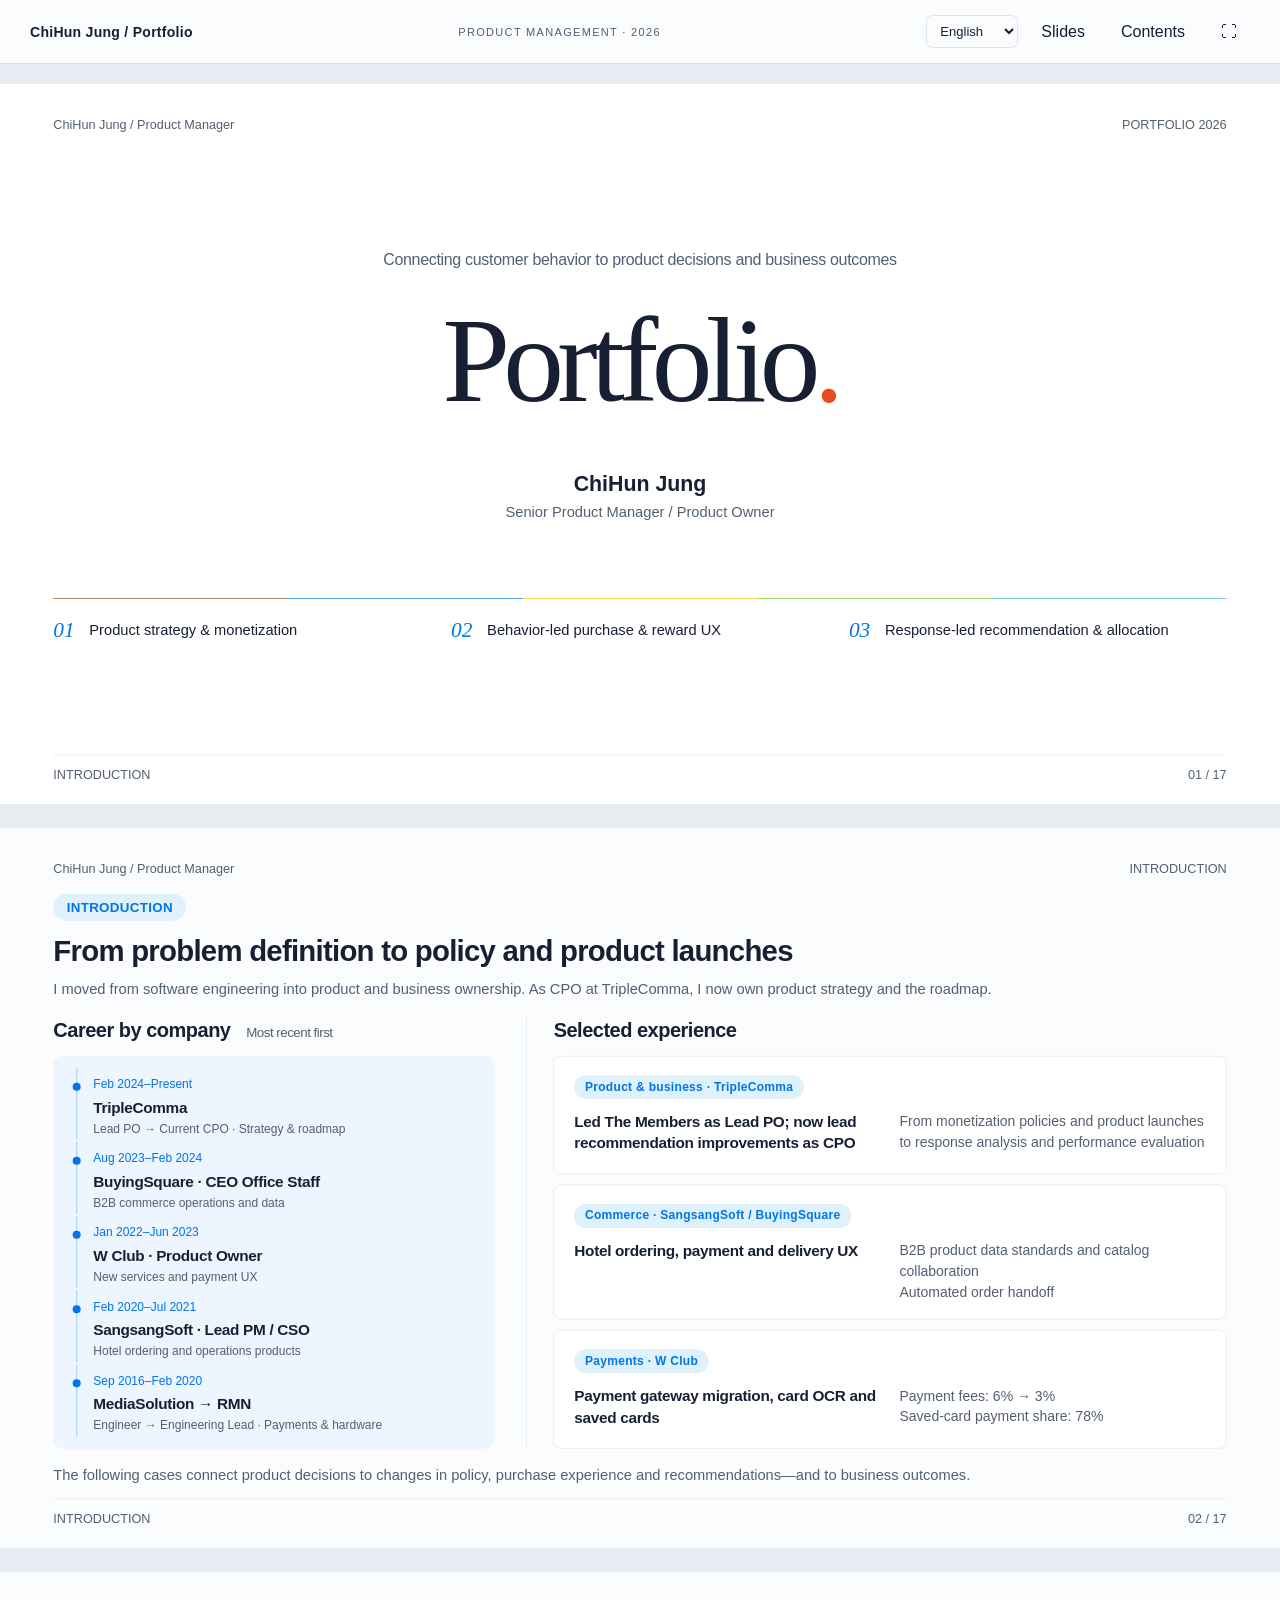
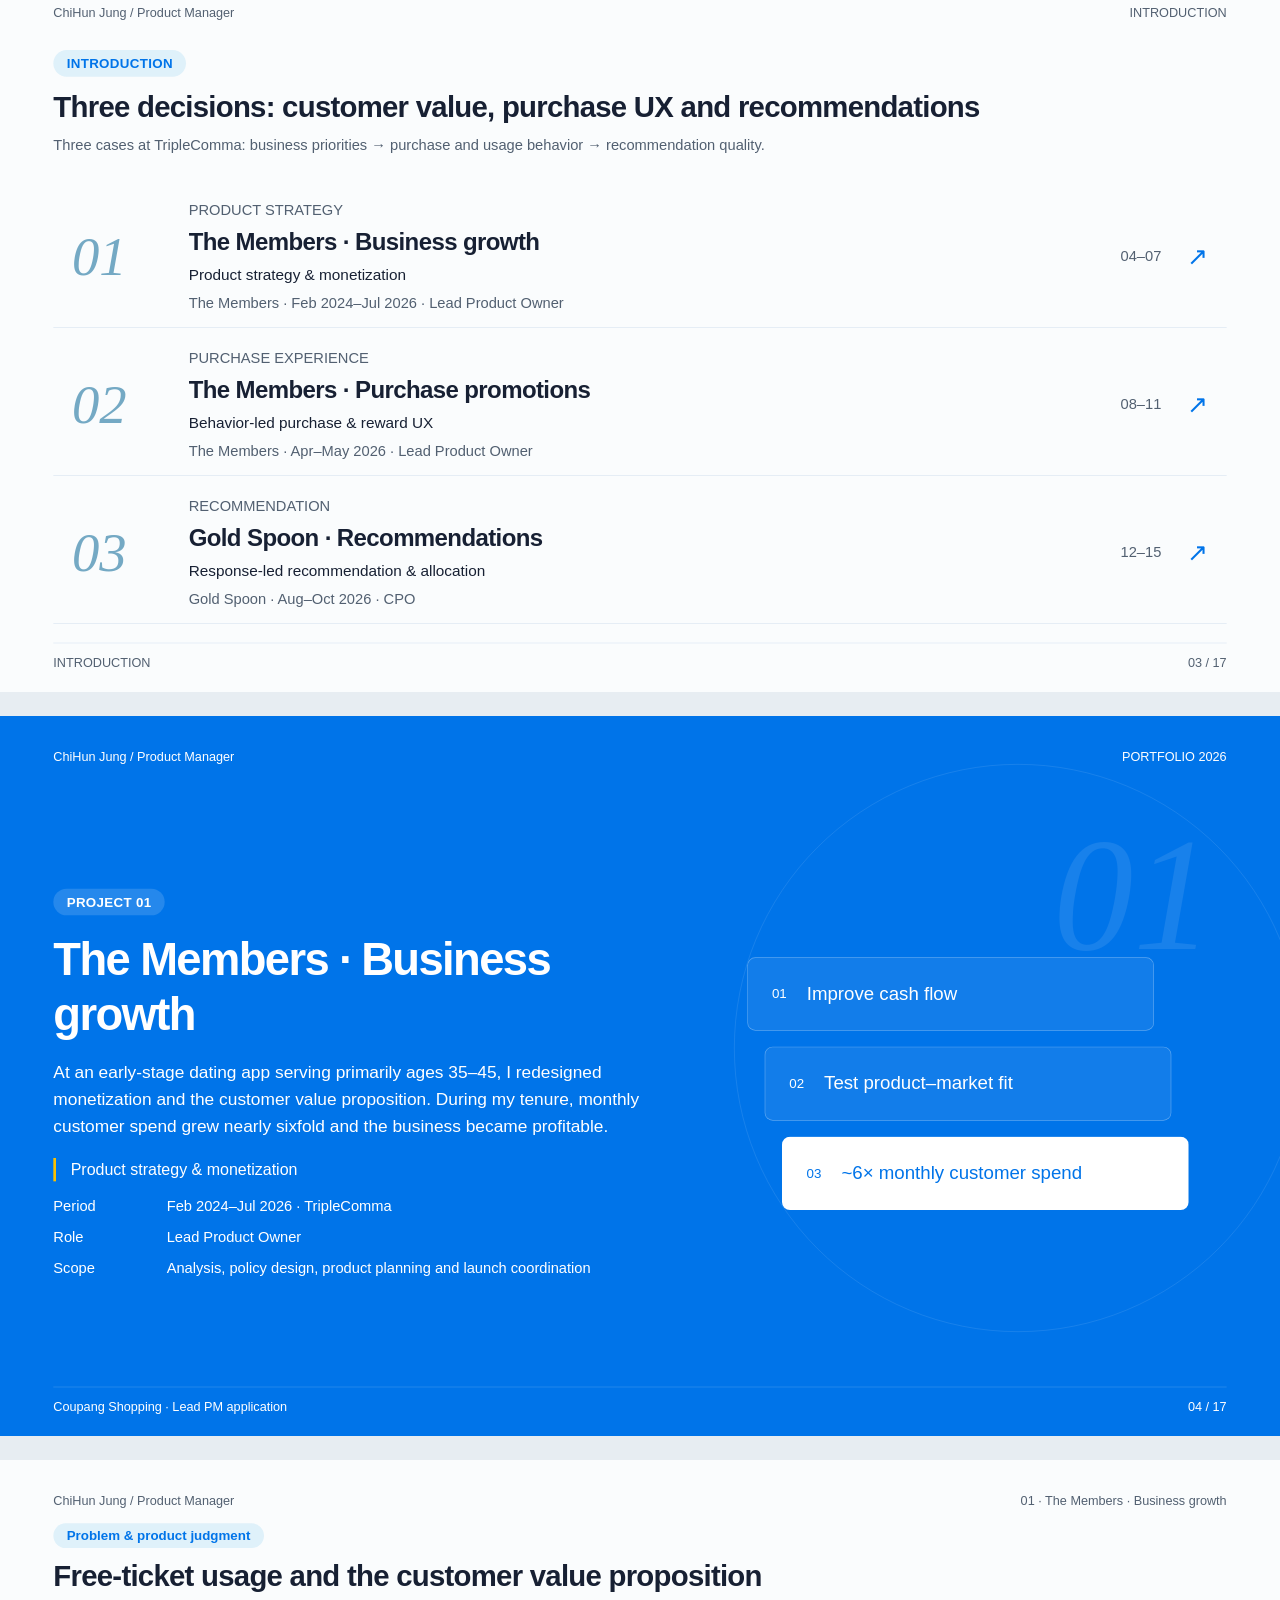
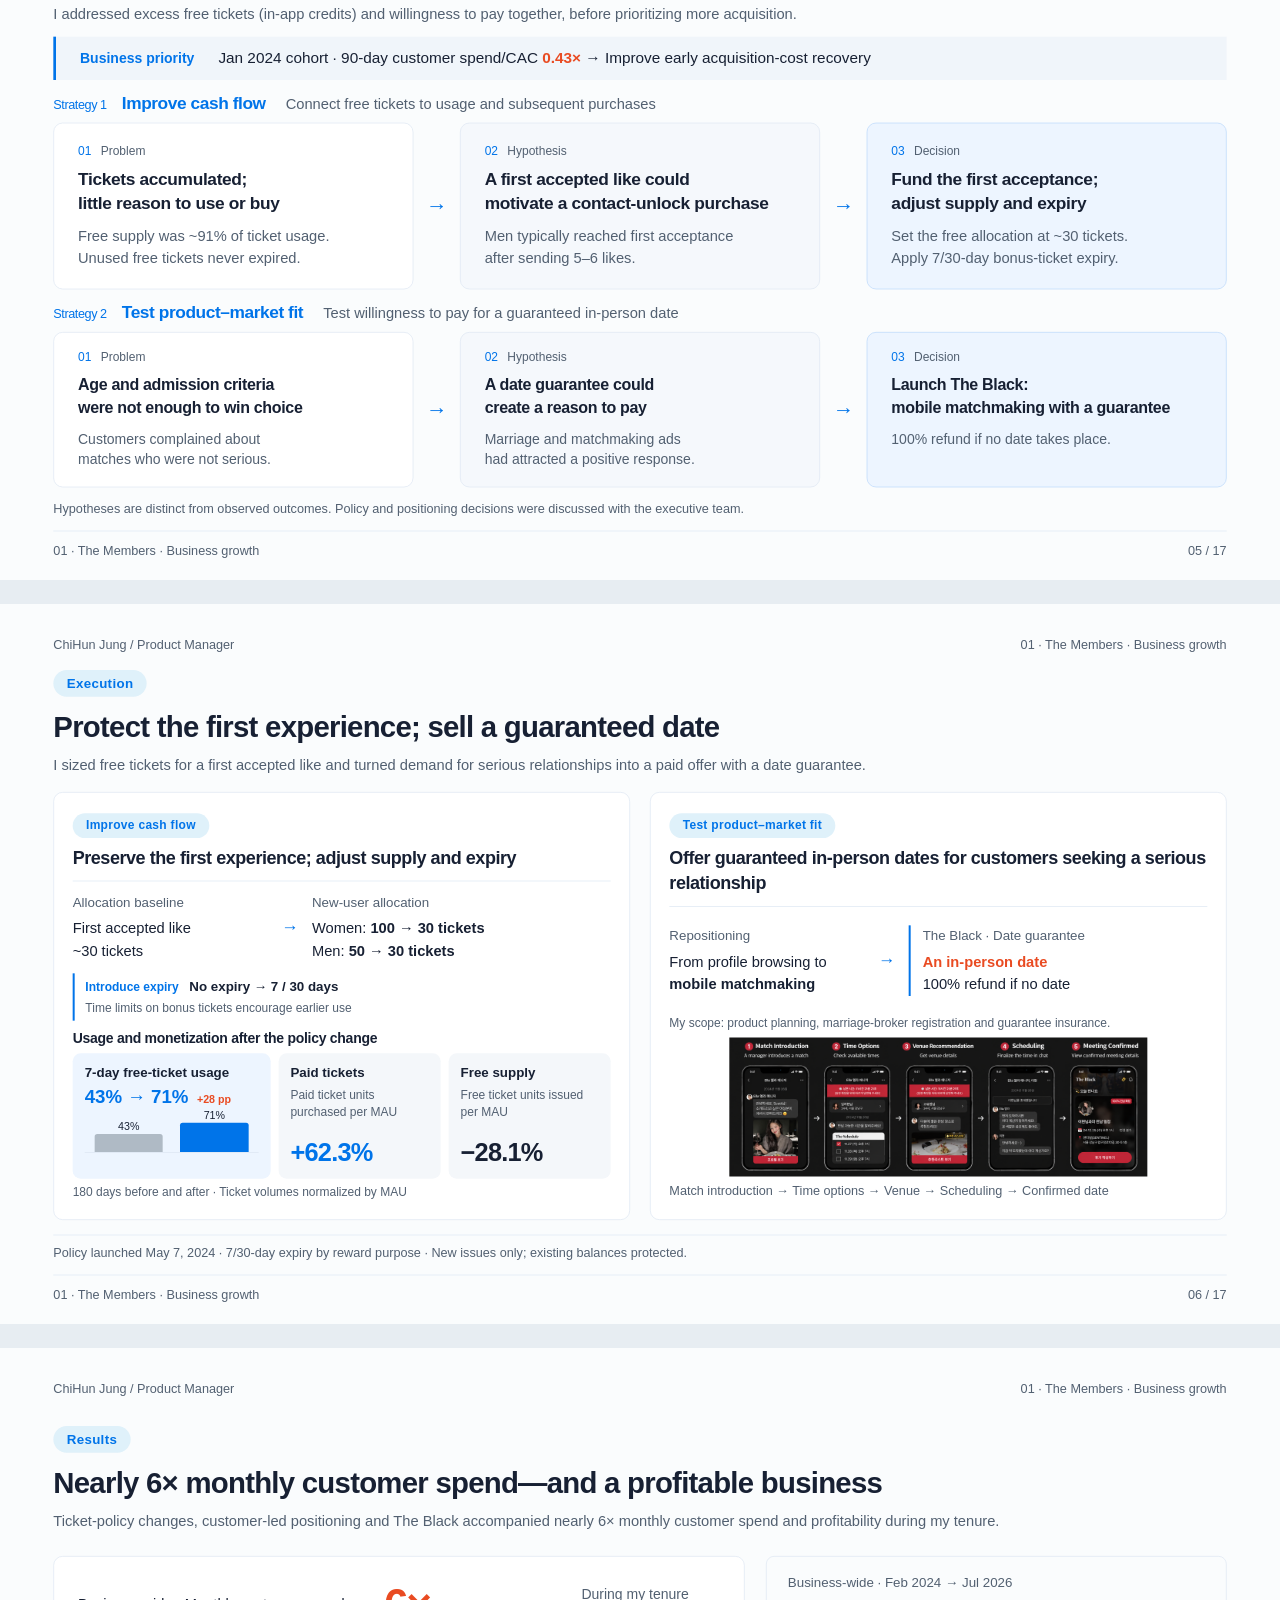
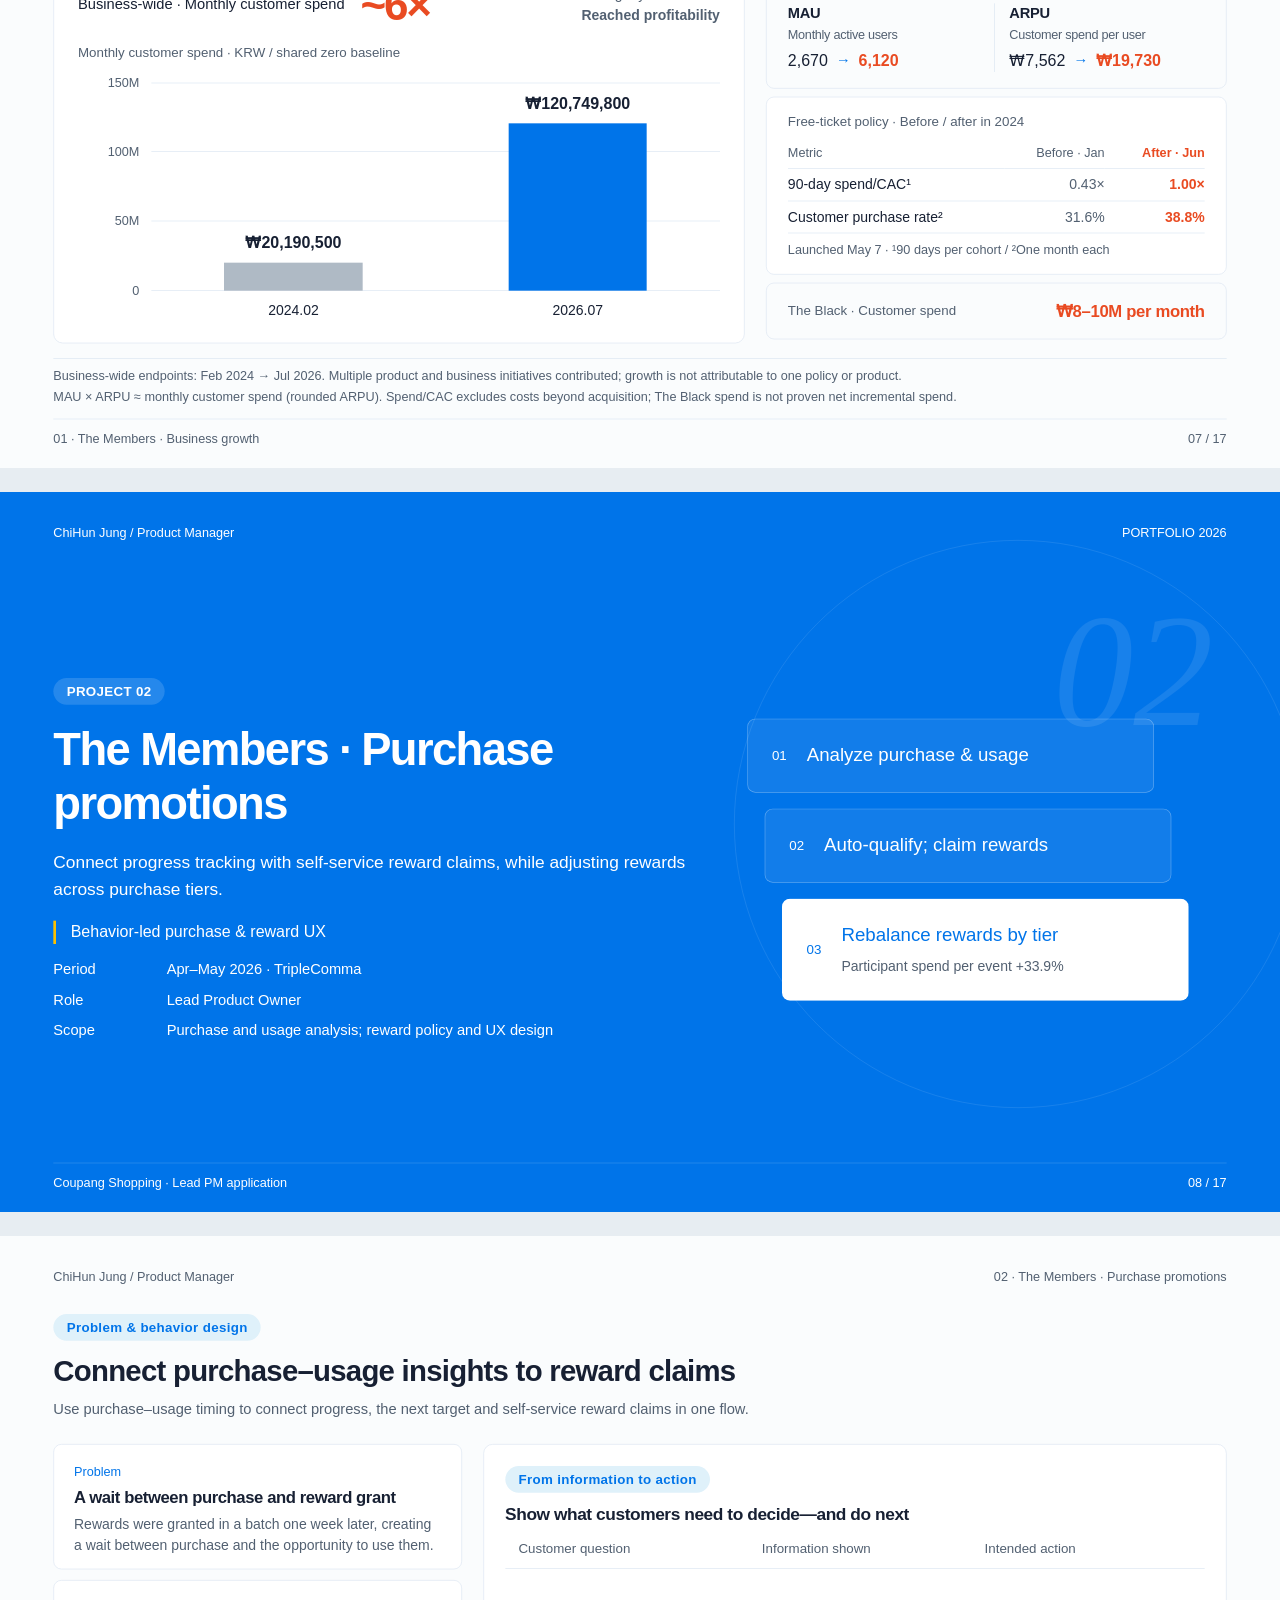
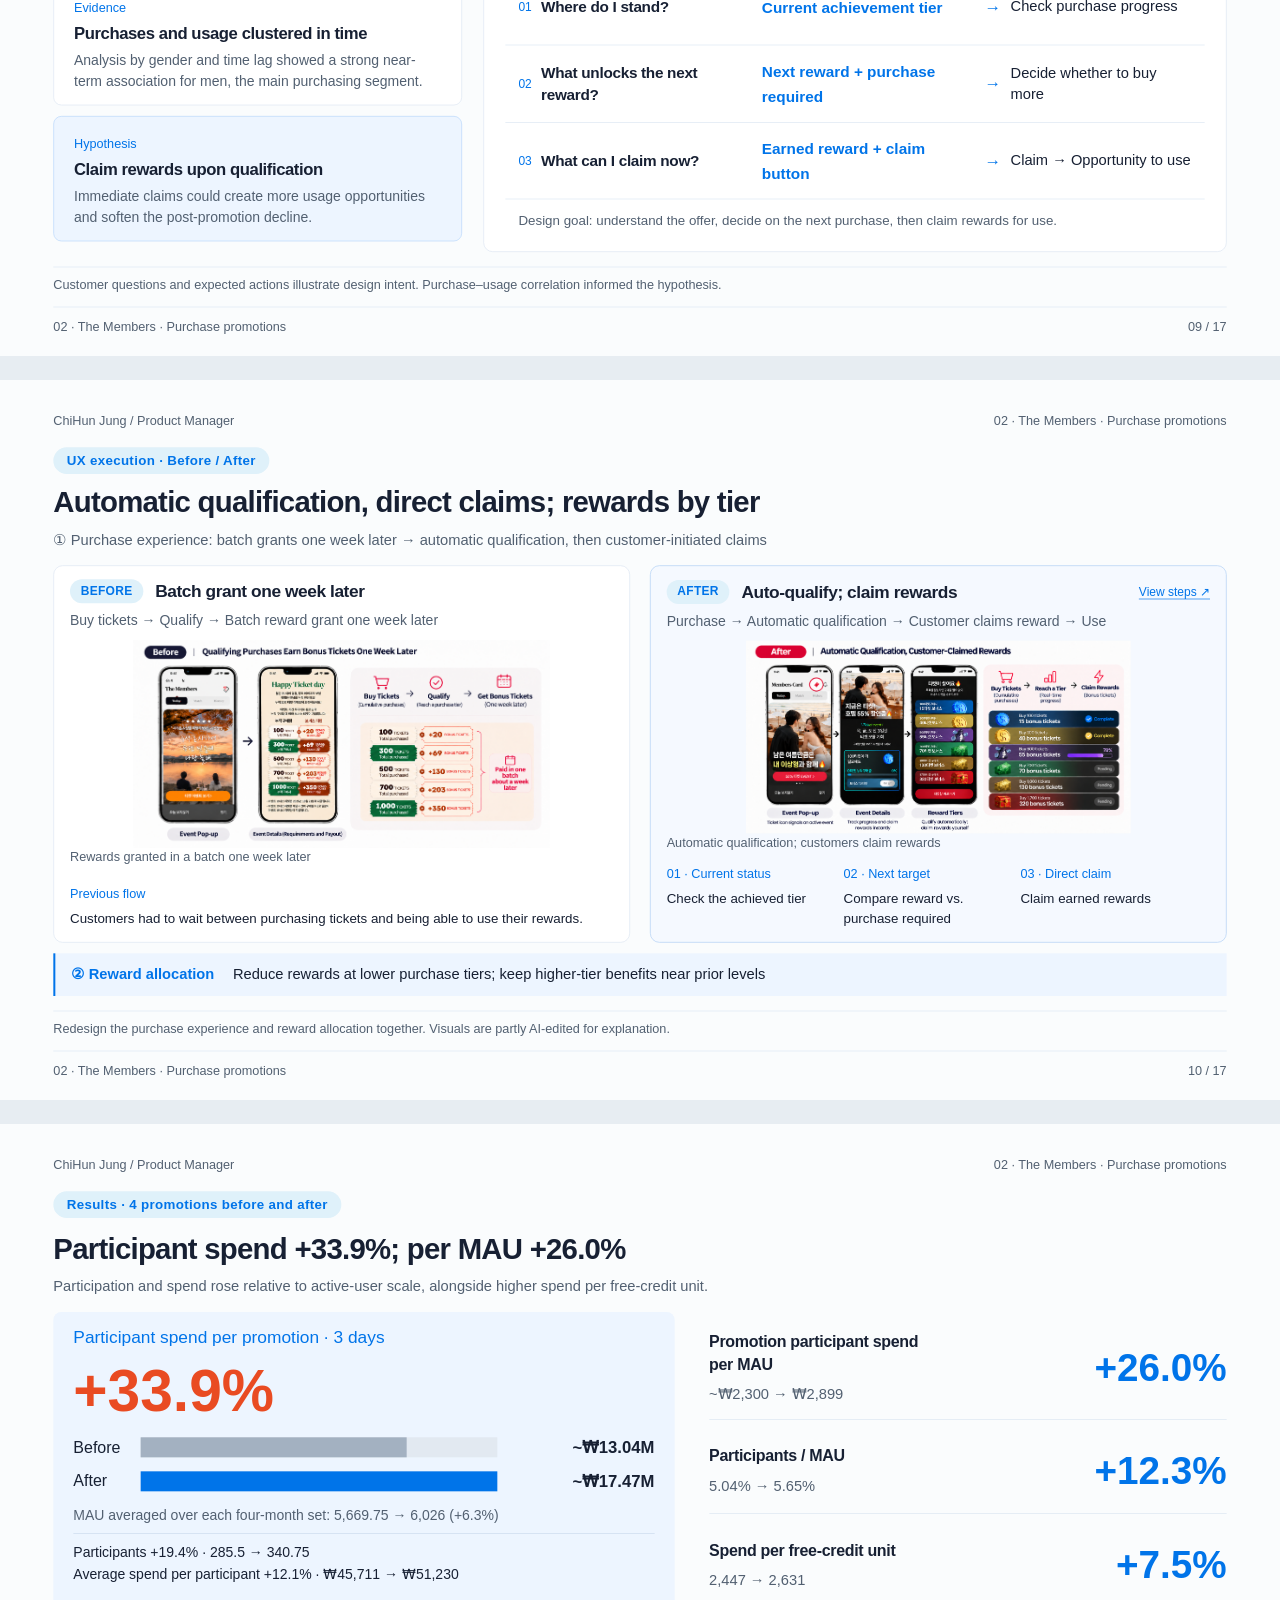
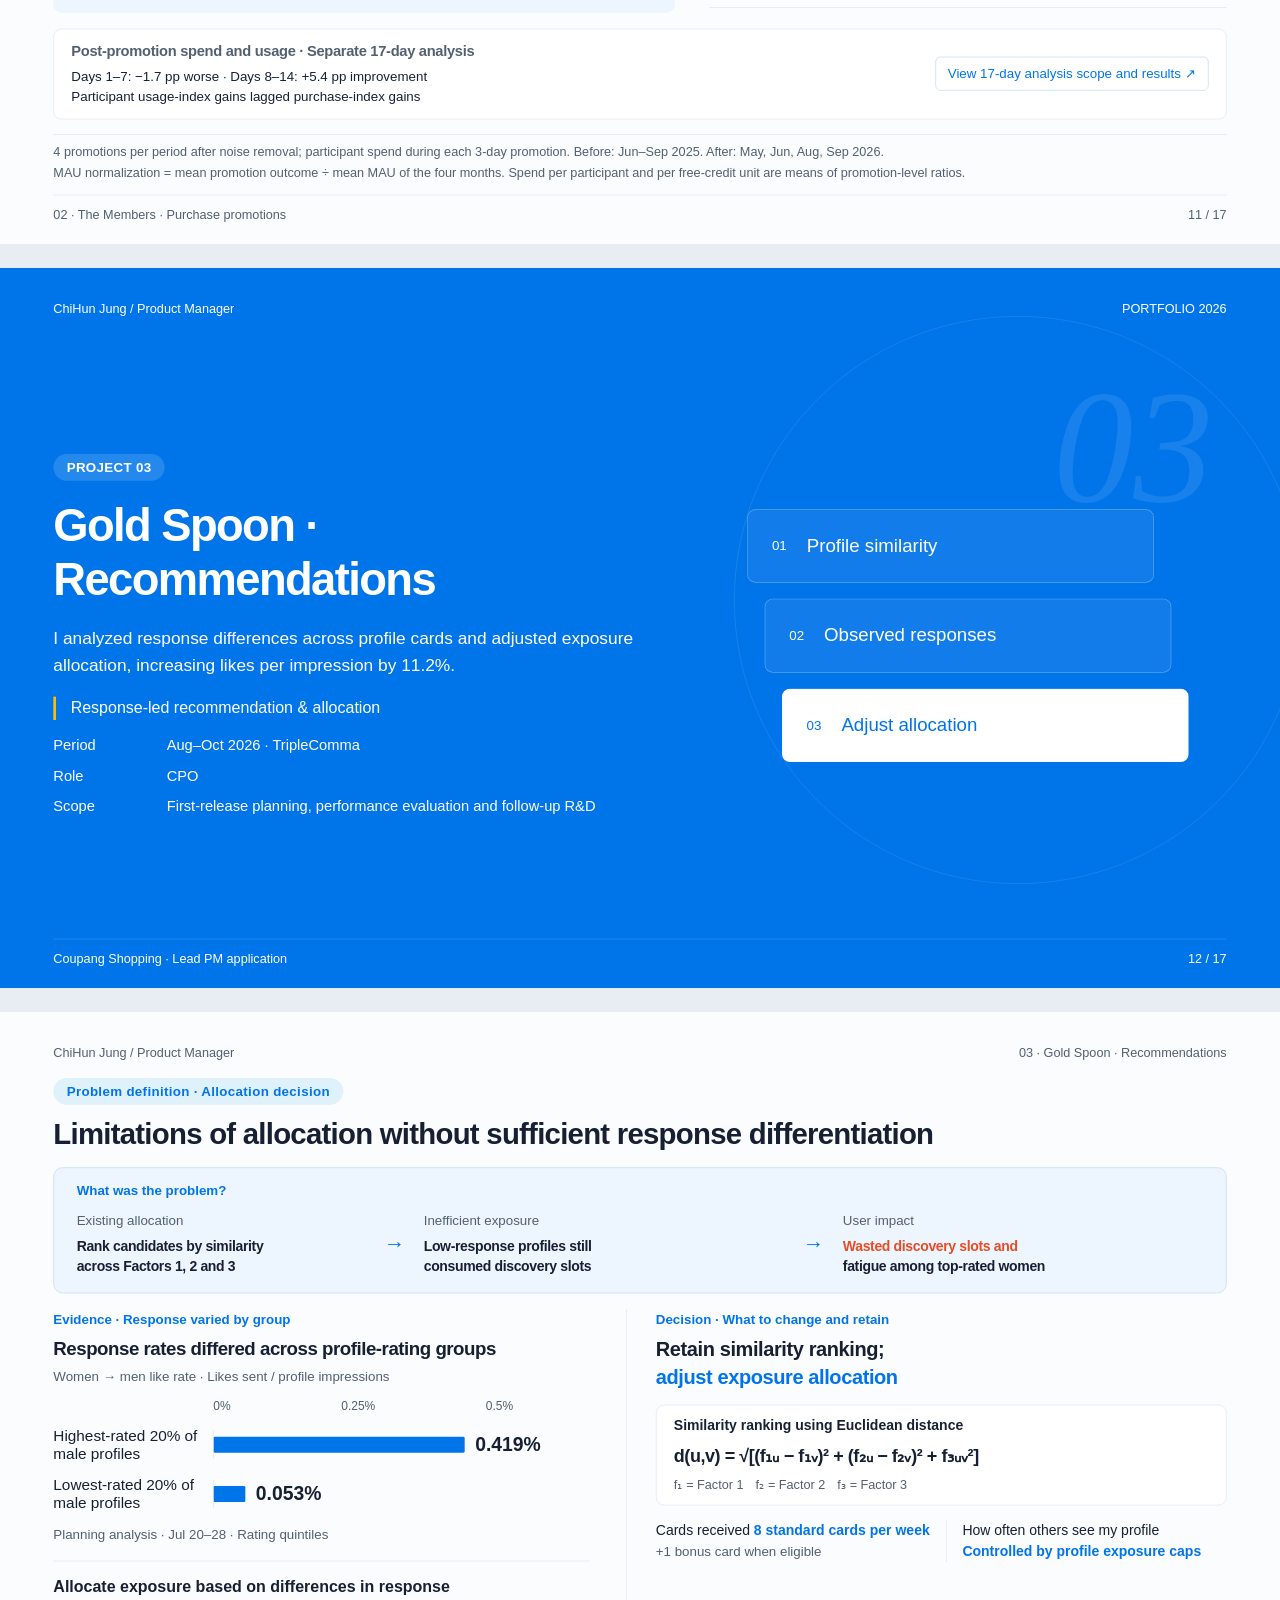
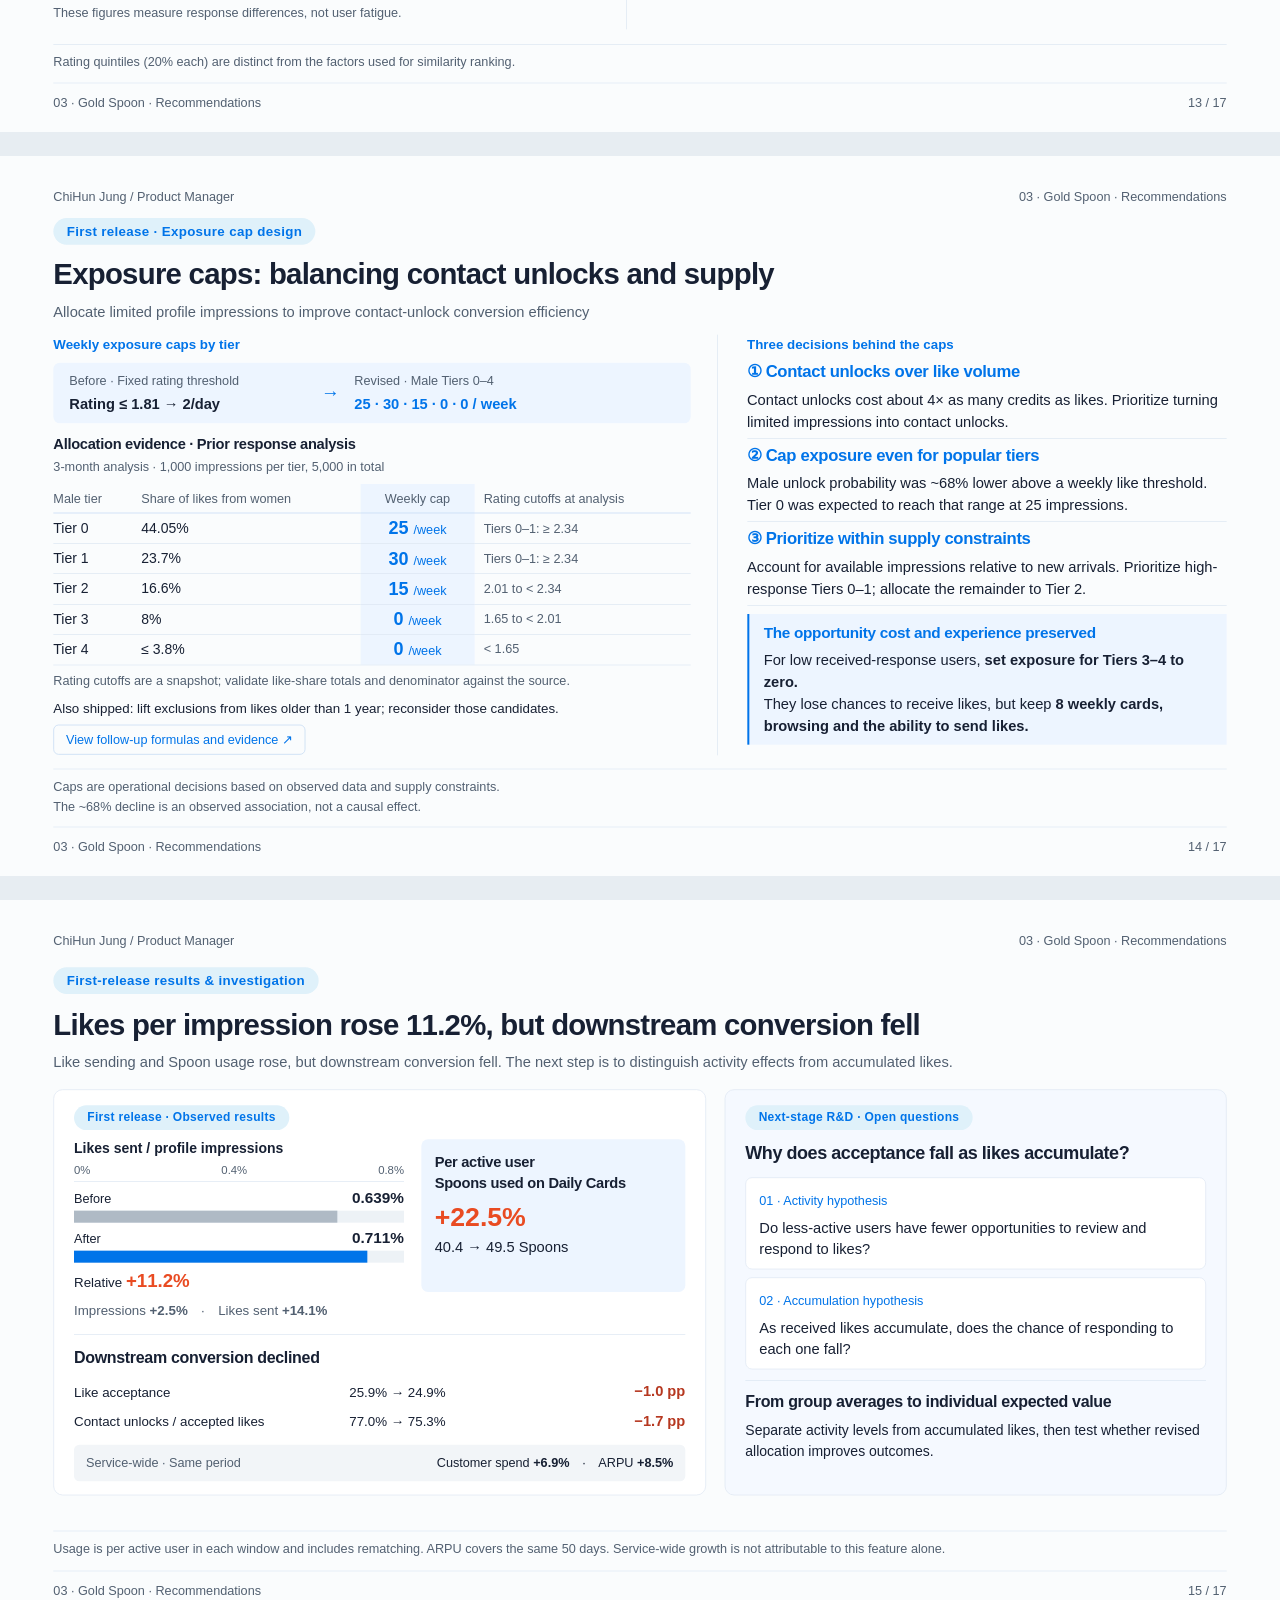
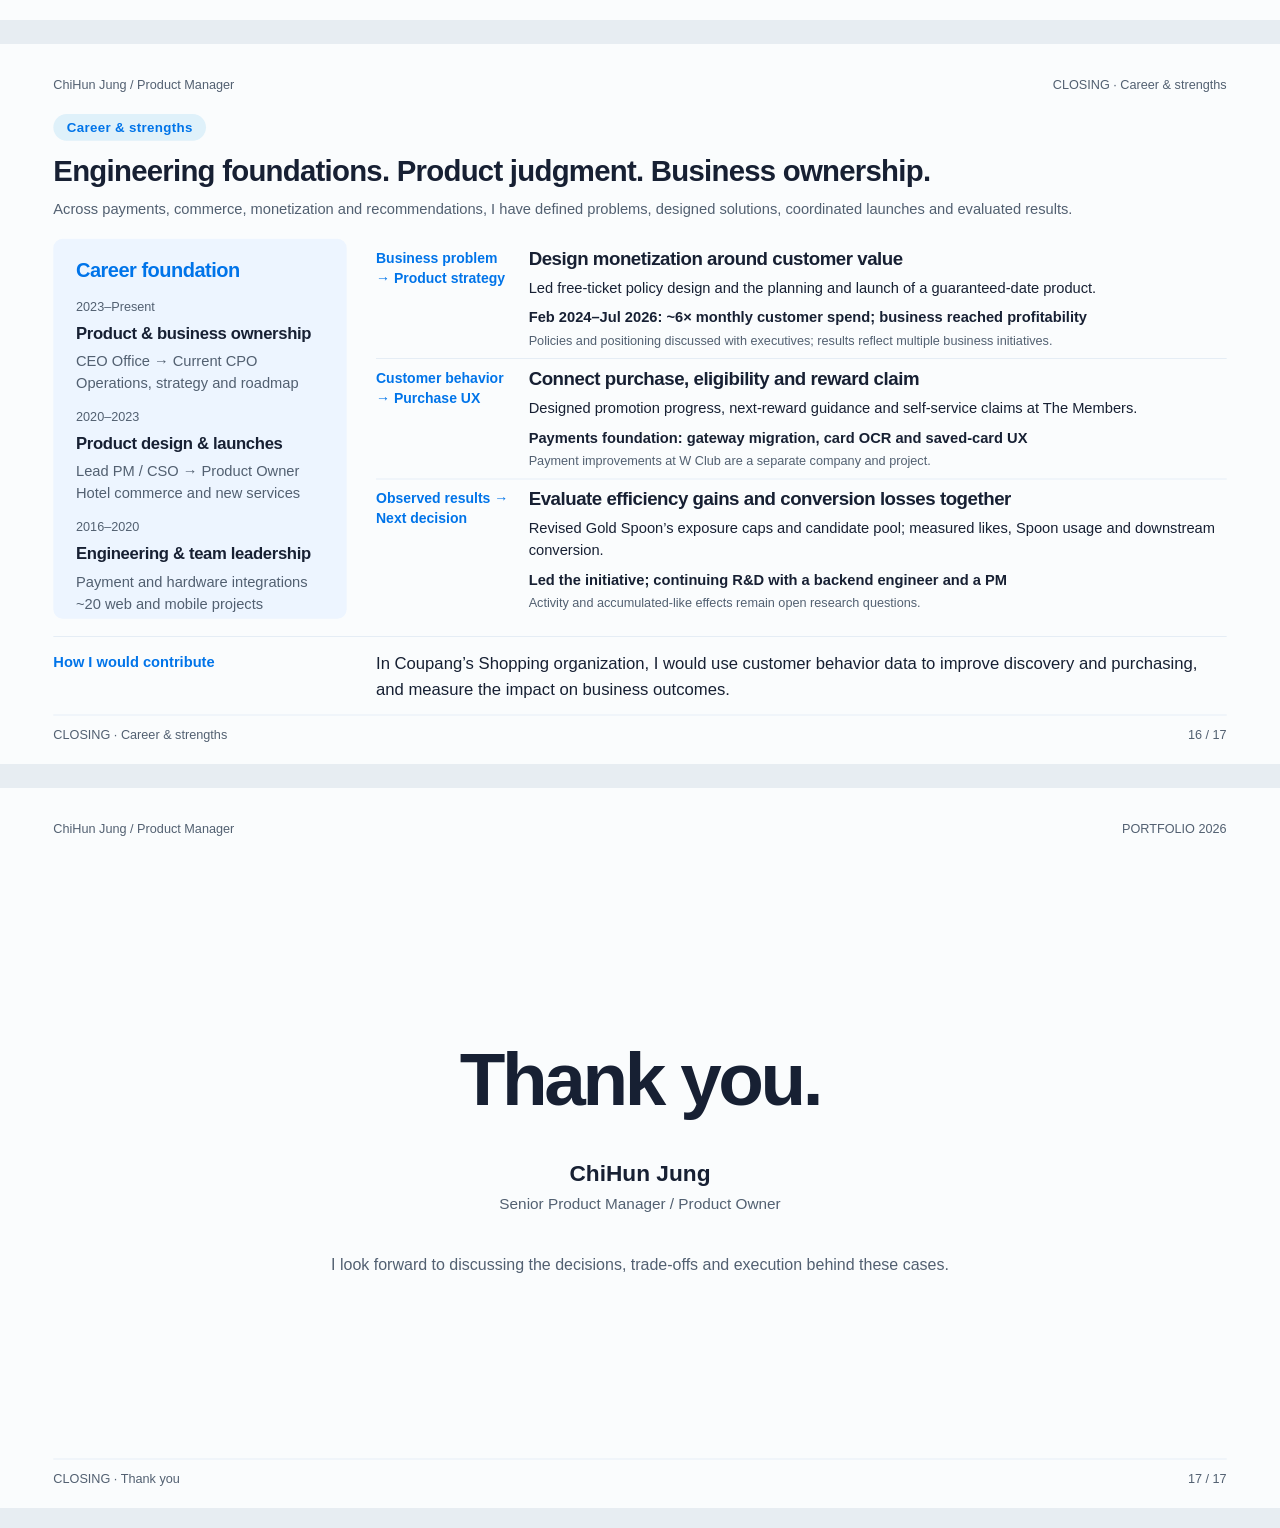
==== commit d8dbd34b: "Publish approved purchase promotion and matching portfolio updates" ====
--- a/index.html
+++ b/index.html
@@ -5,11 +5,11 @@
 <meta name="description" content="제품 전략, 구매·보상 경험, 추천·배정 판단을 담은 ChiHun Jung의 Product Management Portfolio.">
 <meta name="theme-color" content="#0074E9"><title>ChiHun Jung | Product Management Portfolio</title>
 <link rel="icon" href="./assets/coupang-favicon.png?v=20261111" type="image/png" sizes="32x32">
-<link rel="stylesheet" href="./css/style.css?v=20261112-matching-summary-v2">
-<script defer src="./js/locales/ko.js?v=20261112-matching-summary-v2"></script>
-<script defer src="./js/locales/en.js?v=20261112-matching-summary-v2"></script>
-<script defer src="./js/portfolio-data.js?v=20261112-english-v4"></script>
-<script defer src="./js/main.js?v=20261112-matching-summary-v2"></script>
+<link rel="stylesheet" href="./css/style.css?v=20261113-notes-v4">
+<script defer src="./js/locales/ko.js?v=20261113-notes-v4"></script>
+<script defer src="./js/locales/en.js?v=20261113-notes-v4"></script>
+<script defer src="./js/portfolio-data.js?v=20261113-notes-v4"></script>
+<script defer src="./js/main.js?v=20261113-notes-v4"></script>
 </head>
 <body>
 <a class="skip" href="#slide-content">본문으로 이동</a>
--- a/css/style.css
+++ b/css/style.css
@@ -471,6 +471,8 @@
   font-size:20px;
   color:#FFFFFF;
 }
+.concept-copy { min-width:0 }
+.concept-result { display:block;margin-top:12px;font-size:21px;line-height:1.45;font-weight:400;color:var(--muted) }
 .concept-1 {
   margin-left:26px;
 }
@@ -771,51 +773,54 @@
 .variant-purchase-execution .slide-header,.variant-purchase-results .slide-header { margin-bottom:26px; }
 .variant-purchase-execution .slide-heading,.variant-purchase-results .slide-heading { margin-bottom:22px; }
 .variant-purchase-execution .slide-heading h1 { margin-top:14px; }
-.event-screen-comparison { height:100%; display:grid; grid-template-columns:1fr 1fr; gap:30px; }
-.event-screen-panel { padding:26px 28px; border:1px solid var(--line); border-radius:14px; background:white; display:flex; flex-direction:column; min-height:0; }
+.event-screen-comparison { flex:1; min-height:0; height:100%; display:grid; grid-template-columns:1fr 1fr; gap:30px; }
+.event-screen-panel { padding:20px 24px; border:1px solid var(--line); border-radius:14px; background:white; display:flex; flex-direction:column; min-height:0; }
 .event-screen-panel.after { border-color:#AFCFF5; background:#F5F9FF; }
 .event-screen-panel header { display:flex; align-items:center; gap:18px; }
 .event-screen-panel h2 { font-size:26px; }
 .event-screen-panel .tag { font-size:18px; padding:6px 16px; flex:none; }
 .event-detail-open { margin-left:auto; flex:none; border:0; background:transparent; color:var(--secondary); font-size:18px; padding:6px 0; text-decoration:underline; text-underline-offset:4px; }
-.event-flow { font-size:21px; margin:14px 0 20px; color:var(--muted); }
+.event-flow { font-size:21px; margin:10px 0 14px; color:var(--muted); }
 .event-screen-space { flex:1; min-height:350px; border:1px dashed #BECFE0; background:#FAFCFD; border-radius:8px; display:flex; flex-direction:column; justify-content:center; align-items:center; gap:12px; }
 .event-screen-space>span { font-size:27px; font-weight:600; color:#6D7E90; }
 .event-screen-space p { font-size:20px; color:#8292A2; }
 .event-screen-panel .evidence { flex:1; max-height:none; min-height:0; }
 .event-screen-panel .image-open { flex:1; min-height:0; }
 .event-screen-panel .evidence img { width:100%; height:100%; max-height:100%; object-fit:contain; }
-.event-ux-decisions { display:grid; grid-template-columns:1fr 1fr 1.15fr; gap:18px; margin-top:20px; }
+.event-ux-decisions { display:grid; grid-template-columns:1fr 1fr 1.15fr; gap:18px; margin-top:12px; }
 .event-ux-decisions span,.event-before-note>span { font-size:19px; color:var(--secondary); }
 .event-ux-decisions p,.event-before-note p { font-size:20px; line-height:1.5; margin-top:7px; }
 .event-before-note { margin-top:20px; min-height:62px; }
-.metric-pair { display:grid; grid-template-columns:1fr 1fr; gap:30px; margin-bottom:16px; }
-.metric-pair>section { background:var(--tint); border-radius:12px; padding:22px 36px; display:grid; grid-template-columns:1fr auto; gap:8px 28px; align-items:center; }
-.metric-pair h3 { font-size:24px; }
-.metric-pair strong { font-size:62px; line-height:1.1; color:var(--primary); grid-column:2; grid-row:1/3; font-weight:600; letter-spacing:-.04em; }
-.metric-pair p { font-size:22px; }
-.purchase-results-bottom { display:grid; grid-template-columns:1.05fr 1fr; gap:32px; }
-.event-analysis-note { margin-top:14px; font-size:19px; line-height:1.45; color:var(--muted); }
-.event-analysis-note strong { color:var(--ink); font-weight:600; }
-.event-analysis-note p+p { margin-top:4px; }
-.purchase-results-bottom h2 { font-size:27px; margin-bottom:12px; }
-.event-outcome { padding:18px 28px; background:white; border:1px solid var(--line); border-radius:12px; }
-.event-outcome .caption { font-size:20px; }
-.event-outcome table { font-size:21px; margin:12px 0; }
-.event-outcome th,.event-outcome td { padding:12px 14px; }
-.event-outcome th { font-size:19px; }
-.event-result-reading { margin-top:18px; }
-.event-result-reading strong { font-size:22px; }
-.event-result-reading p { font-size:20px; color:var(--muted); margin-top:8px; }
-.learning-panel { background:white; border:1px solid var(--line); border-radius:12px; padding:18px 30px; }
-.learning-panel>p { line-height:1.4; font-size:22px; margin-top:10px; }
-.learning-panel .caption { font-size:19px; }
-.event-index-pair { display:flex; gap:26px; margin:18px 0 14px; font-size:21px; }
-.event-index-pair strong { display:inline-block; font-size:23px; margin-left:8px; }
-.event-next { border-top:1px solid var(--line); margin-top:16px; padding-top:14px; }
-.event-next h3 { font-size:24px; margin:8px 0; }
-.event-next p { font-size:21px; line-height:1.45; }
-.event-next .caption { margin-top:8px; }
+/* Purchase results: approved four-event comparison and prior-analysis detail. */
+.purchase-execution { height:100%;display:flex;flex-direction:column;gap:16px }
+.purchase-policy { padding:16px 24px;display:flex;gap:28px;align-items:center;background:var(--tint);border-left:3px solid var(--secondary);font-size:22px }
+.purchase-policy b { color:var(--secondary);white-space:nowrap }
+.purchase-results { height:100%;display:flex;flex-direction:column;gap:24px }
+.purchase-result-top { display:grid;grid-template-columns:1.2fr 1fr;gap:52px;flex:1;min-height:0 }
+.purchase-main-metric { padding:20px 30px;background:var(--tint);border-radius:12px }
+.purchase-main-metric .eyebrow { font-size:26px;color:var(--secondary) }
+.purchase-value { font-size:88px;line-height:1.2;color:var(--primary);font-weight:650;display:block;margin:8px 0 12px }
+.purchase-bar-row { display:grid;grid-template-columns:85px 1fr 220px;gap:16px;align-items:center;font-size:24px;margin:14px 0 }
+.purchase-bar-row>div { height:30px;background:#e2e9f1 }
+.purchase-bar-row i { height:100%;display:block;background:#a3b1c1 }
+.purchase-bar-row.after i { background:var(--secondary) }
+.purchase-bar-row b { text-align:right;font-size:25px }
+.purchase-mau { font-size:21px;color:var(--muted);margin-top:18px }
+.purchase-strength { font-size:21px;line-height:1.55;margin-top:12px;padding-top:12px;border-top:1px solid #cbdced }
+.purchase-secondary { display:flex;flex-direction:column;justify-content:space-around }
+.purchase-secondary article { display:flex;justify-content:space-between;align-items:center;gap:20px;padding:22px 0;border-bottom:1px solid var(--line) }
+.purchase-secondary h3 { font-size:25px;max-width:400px }
+.purchase-secondary p { font-size:22px;color:var(--muted);margin-top:12px }
+.purchase-secondary strong { font-size:58px;color:var(--secondary);white-space:nowrap;font-weight:650 }
+.purchase-legacy { display:flex;justify-content:space-between;align-items:center;gap:30px;padding:18px 26px;border:1px solid var(--line);border-radius:12px;background:#fff }
+.purchase-legacy h3 { font-size:23px;color:var(--muted) }
+.purchase-legacy p { font-size:21px;line-height:1.5;margin-top:8px }
+.purchase-legacy .detail-button { flex:none;margin:0;font-size:20px }
+#purchase-detail-dialog { width:min(1100px,94vw);max-height:90vh;overflow:auto;padding:30px;border:1px solid var(--line);border-radius:12px }
+#purchase-detail-dialog h2 { font-size:25px }
+#purchase-detail-dialog p { font-size:18px;line-height:1.6;margin:16px 0 }
+#purchase-detail-dialog table { font-size:18px }
+#purchase-detail-dialog button { font-size:18px;padding:10px 24px }
 /* Recommendation: approved problem and policy previews, scoped to pages 13–14. */
 .variant-matching-results .slide-header { margin-bottom:26px; }
 .variant-matching-results .slide-heading { margin-bottom:24px; }
@@ -859,15 +864,13 @@
 .matching-problem-design .decision h2 { font-size:32px;line-height:1.4;margin:12px 0 20px;letter-spacing:-.02em }
 .matching-problem-design .model { background:white;border:1px solid #DCE6F2;border-radius:12px;padding:18px 26px }
 .matching-problem-design .model-title { display:flex;justify-content:space-between;align-items:center;font-size:21px }
-.matching-problem-design .model-title span { font-size:19px;color:#526071 }
 .matching-problem-design .formula { font-size:27px;letter-spacing:-.025em;line-height:1.4;margin:16px 0 12px;font-weight:600 }
 .matching-problem-design .definitions { display:flex;gap:30px;font-size:19px;color:#526071 }
-.matching-problem-design .model-note { font-size:19px;color:#526071;line-height:1.5;margin-top:14px }
 .matching-problem-design .distinction { display:flex;gap:24px;font-size:21px;margin-top:22px;line-height:1.5 }
 .matching-problem-design .distinction b { color:#0074E9 }
 .matching-problem-design .distinction>div+div { border-left:1px solid #DCE6F2;padding-left:24px }
 .matching-problem-design .blue { color:#0074E9 }
-.matching-execution-design .columns { display:grid;grid-template-columns:1.36fr 1fr;gap:52px;margin-top:0;height:100%;min-height:0 }
+.matching-execution-design .columns { display:grid;grid-template-columns:1.25fr 1fr;gap:40px;margin-top:0;height:100%;min-height:0 }
 .matching-execution-design .eyebrow { color:#0074E9;font-size:20px;font-weight:600;line-height:1.5 }
 .matching-execution-design h2 { font-size:29px;line-height:1.4;font-weight:650;letter-spacing:-.025em;margin:9px 0 18px }
 .matching-execution-design .change { margin-top:12px;display:grid;grid-template-columns:1fr 36px 1.35fr;align-items:center;gap:18px;background:#EDF5FF;border-radius:10px;padding:14px 24px }
@@ -880,7 +883,7 @@
 .matching-execution-design .analysis-intro h3 { font-size:22px;font-weight:650;margin-bottom:5px }
 .matching-execution-design .policy { margin:0;width:100%;border-collapse:collapse;font-size:21px;line-height:1.35;font-variant-numeric:tabular-nums }
 .matching-execution-design .policy th { background:transparent;font-size:19px;color:#526071;font-weight:500;text-align:left;padding:9px 14px;border-bottom:1px solid #BED6F2 }
-.matching-execution-design .policy td { padding:7px 14px;border-bottom:1px solid #DCE6F2 }
+.matching-execution-design .policy td { padding:4px 14px;border-bottom:1px solid #DCE6F2 }
 .matching-execution-design .policy th:first-child,.matching-execution-design .policy td:first-child { padding-left:0 }
 .matching-execution-design .policy th:nth-child(3),.matching-execution-design .policy td.cap { text-align:center;background:#EDF5FF }
 .matching-execution-design .policy .cap { color:#0074E9;font-size:27px;font-weight:650 }
@@ -892,6 +895,13 @@
 .matching-execution-design .pool { font-size:20px;line-height:1.5;margin-top:12px }
 .matching-execution-design .pool b { font-weight:600 }
 .matching-execution-design .pool span { color:#526071 }
+.proposal-reason{padding:8px 0;border-bottom:1px solid #DCE6F2}.proposal-reason h3{font-size:25px;line-height:1.35;color:#0074E9}.proposal-reason p{font-size:22px;line-height:1.5;margin-top:9px}.proposal-tradeoff{padding:12px 22px;margin-top:12px;background:#EDF5FF;border-left:3px solid #0074E9}.proposal-tradeoff h3{font-size:23px;color:#0074E9}.proposal-tradeoff p{font-size:22px;line-height:1.5;margin-top:8px}.detail-button{background:transparent;color:#0074E9;border:1px solid #BED6F2;border-radius:8px;font:inherit;font-size:19px;padding:10px 18px;margin-top:10px;cursor:pointer}
+
+#matching-detail-dialog {width:min(850px,90vw);padding:36px;border:1px solid var(--line);border-radius:14px;color:var(--ink);}
+#matching-detail-dialog h2 {font-size:26px;}
+#matching-detail-dialog p {font-size:20px;margin:18px 0;}
+#matching-detail-dialog button {font-size:18px;padding:8px 20px;}
+#matching-detail-dialog .equation {color:var(--secondary);font-size:30px;font-weight:600;}
 .matching-execution-design .research { border-left:1px solid #DCE6F2;padding-left:44px }
 .matching-execution-design .research h2 { font-size:28px }
 .matching-execution-design .probabilities { display:flex;gap:32px;font-size:20px;line-height:1.6;margin-bottom:16px }
@@ -983,6 +993,9 @@
 html[data-locale="en"] .matching-execution-design .policy th { font-size:19px; }
 html[data-locale="en"] .research-agenda article { padding:14px 20px; margin-top:12px; }
 html[data-locale="en"] .research-next { margin-top:16px; padding-top:14px; }
+html[data-locale=en] .purchase-secondary h3 { max-width:340px;font-size:24px }
+html[data-locale=en] .purchase-legacy h3 { font-size:22px }
+html[data-locale=en] .purchase-legacy p { font-size:20px }
 /* Reading, dialogs and print share the same content renderer. */
 .reading .presentation {
   height:auto;
